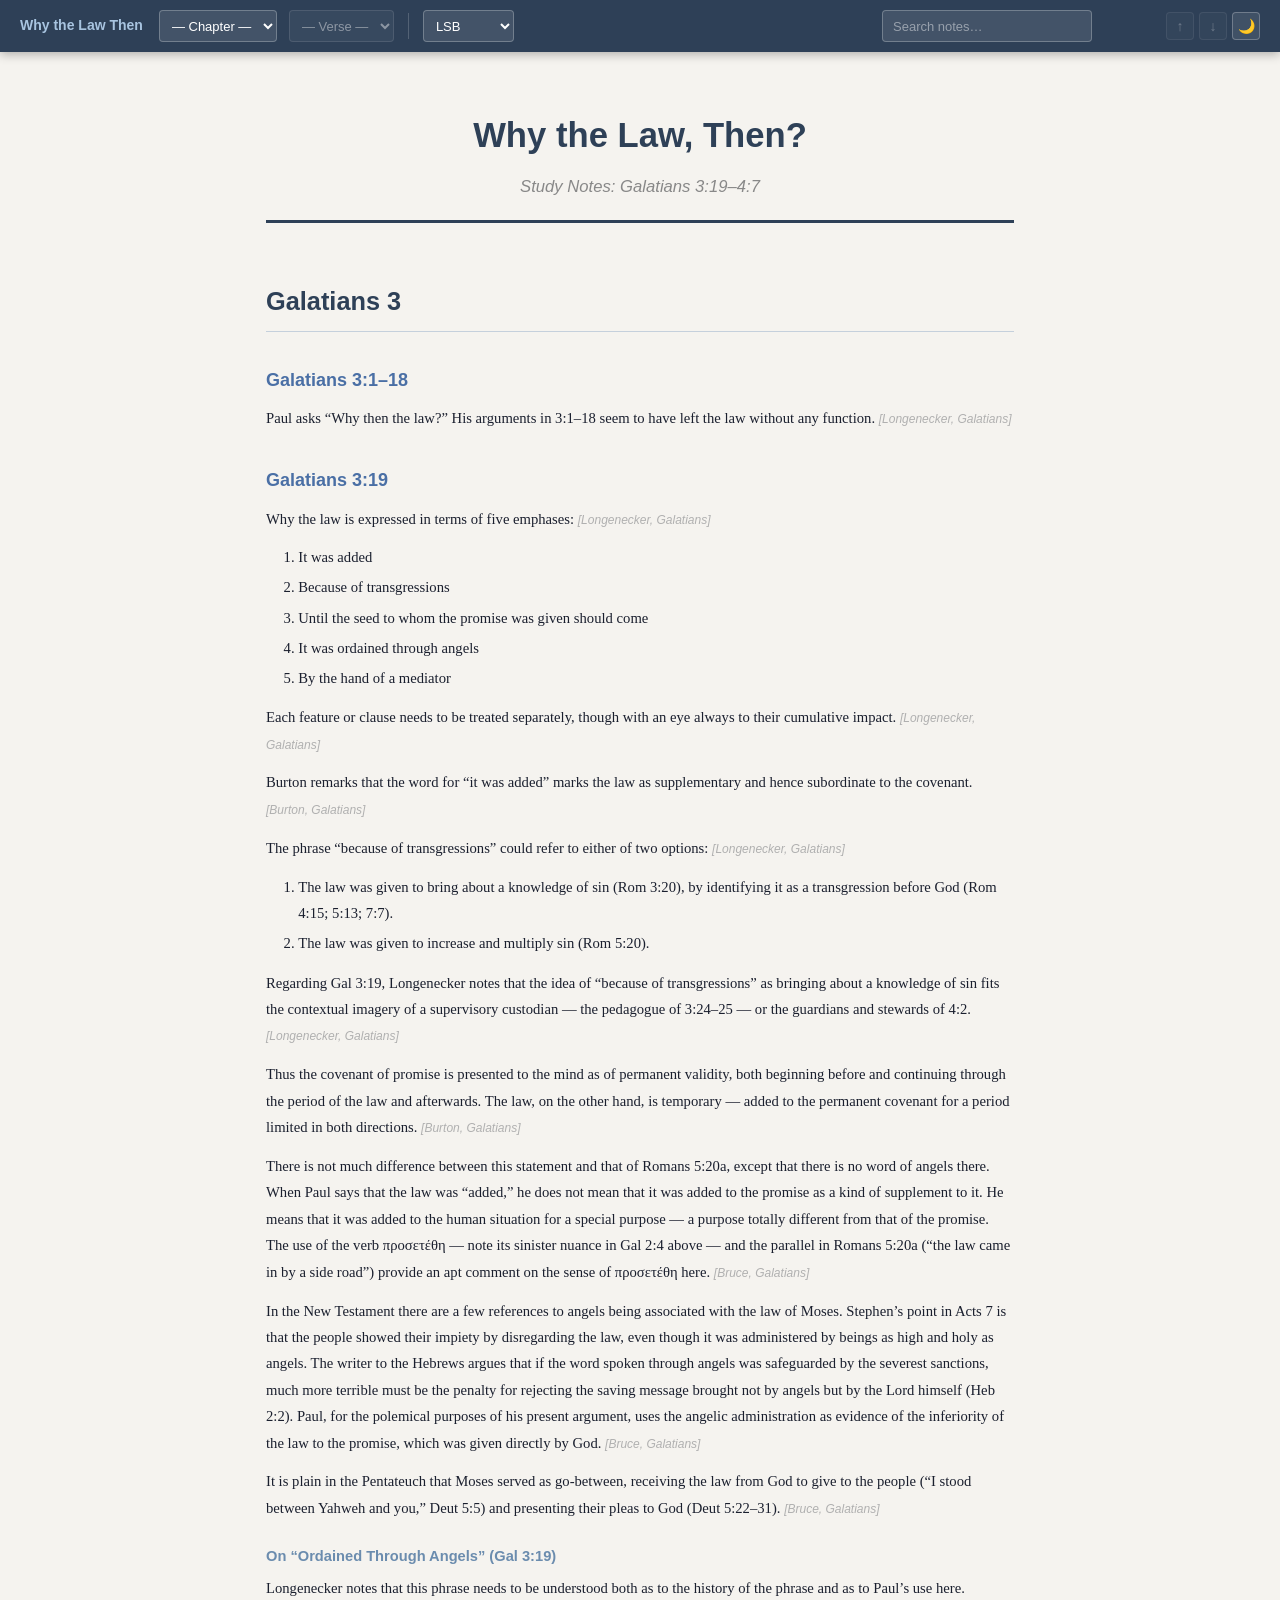
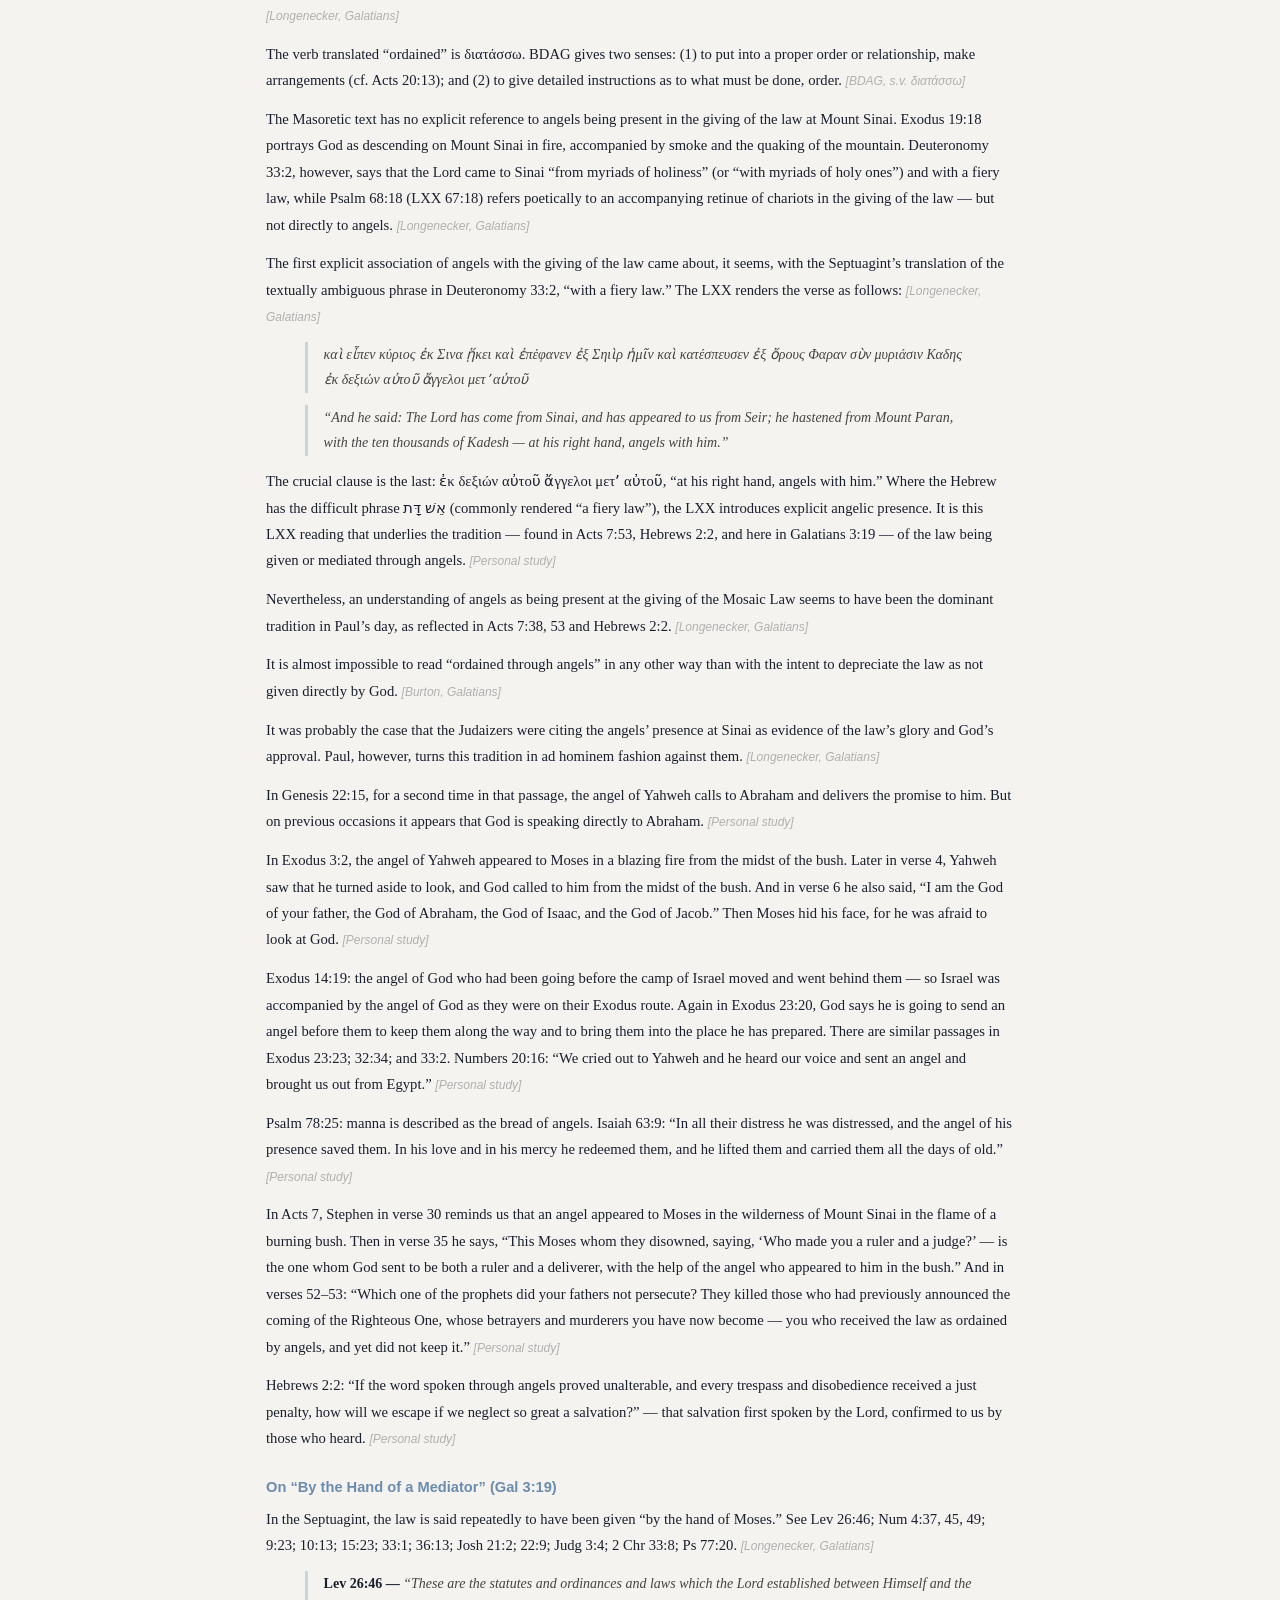
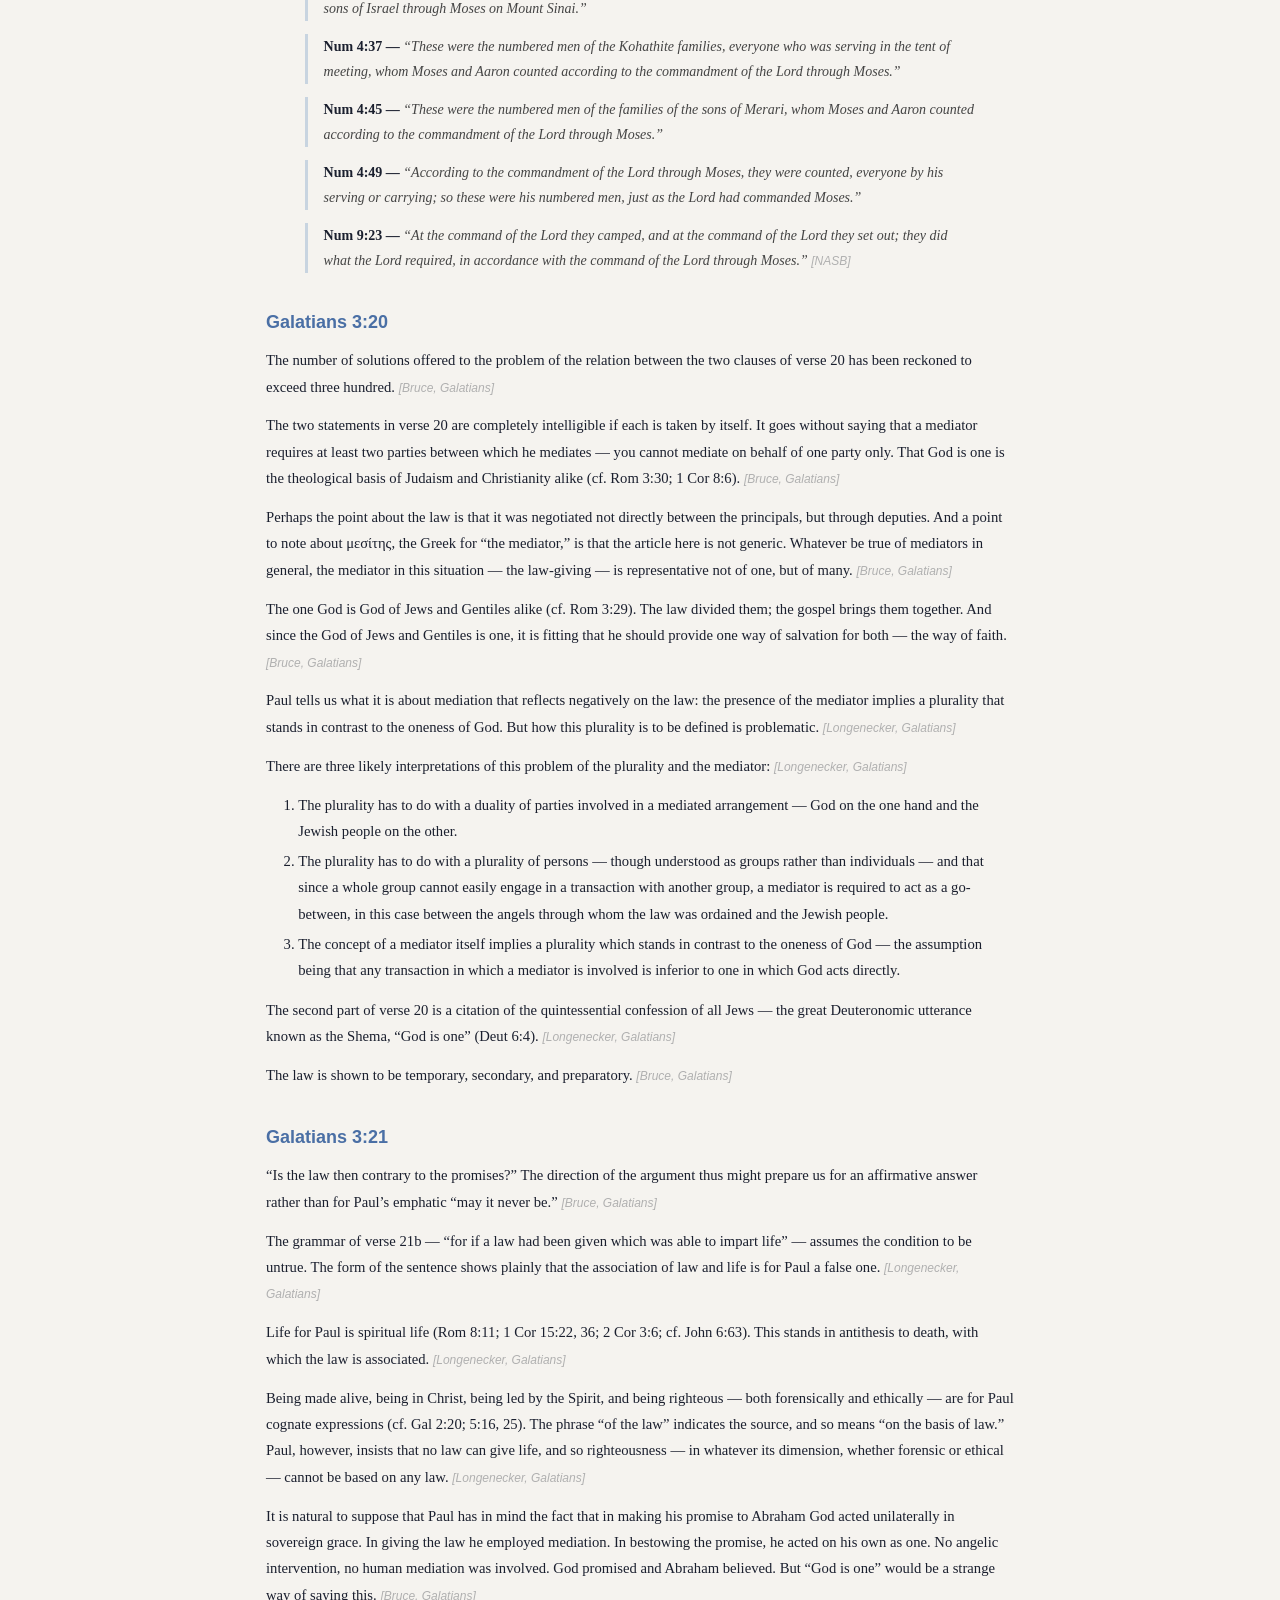
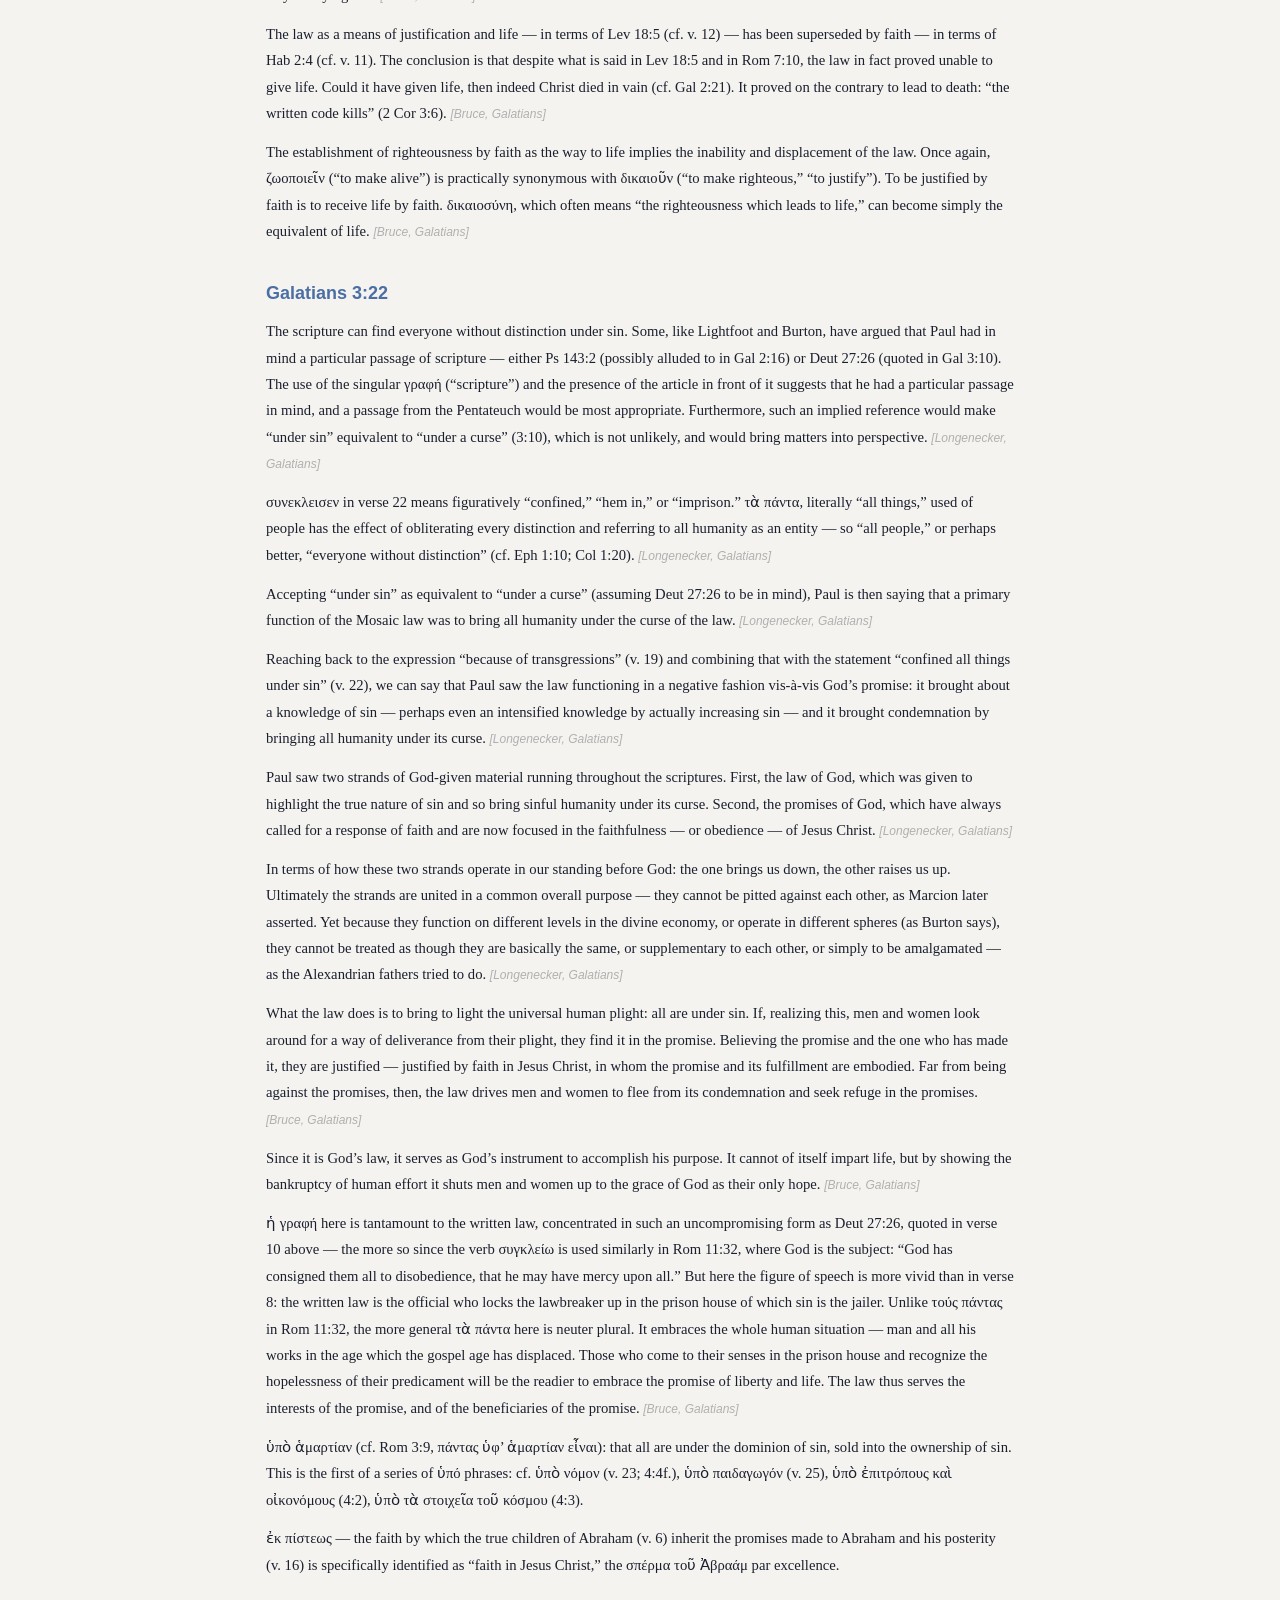
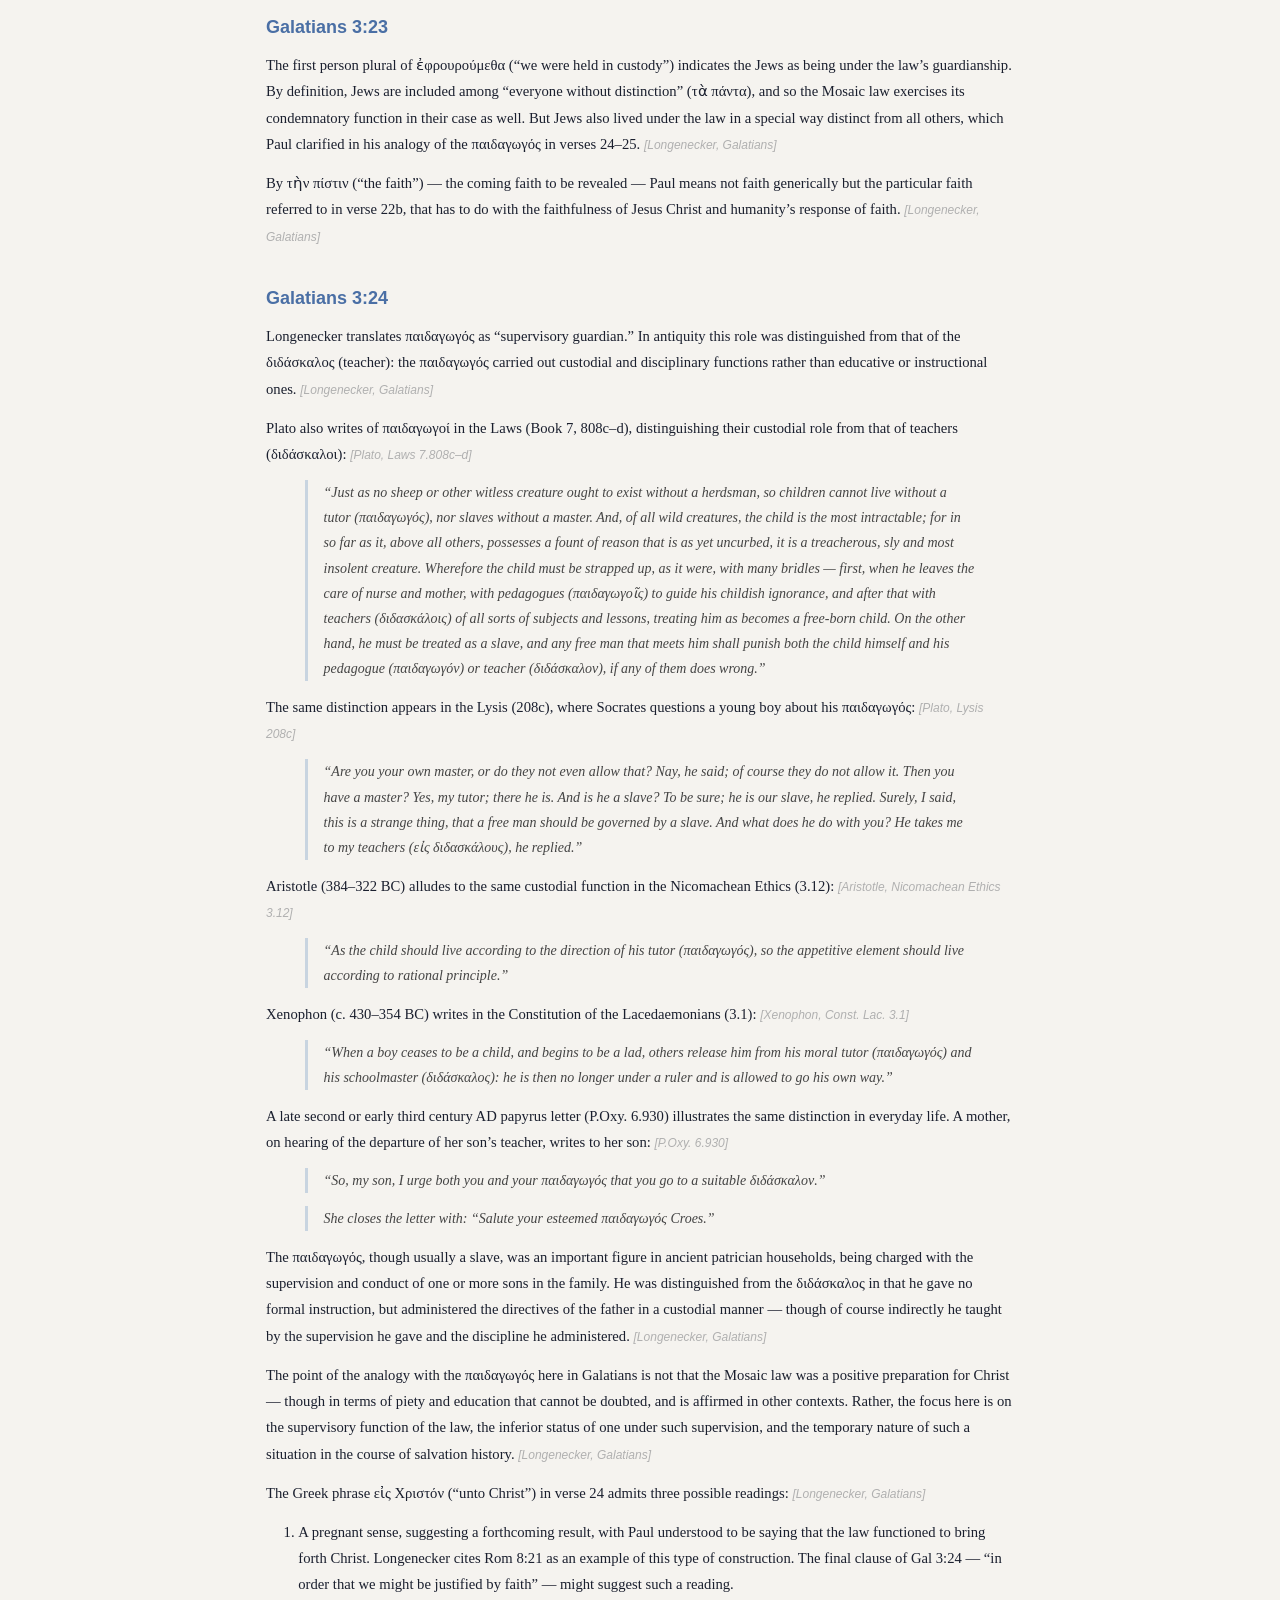
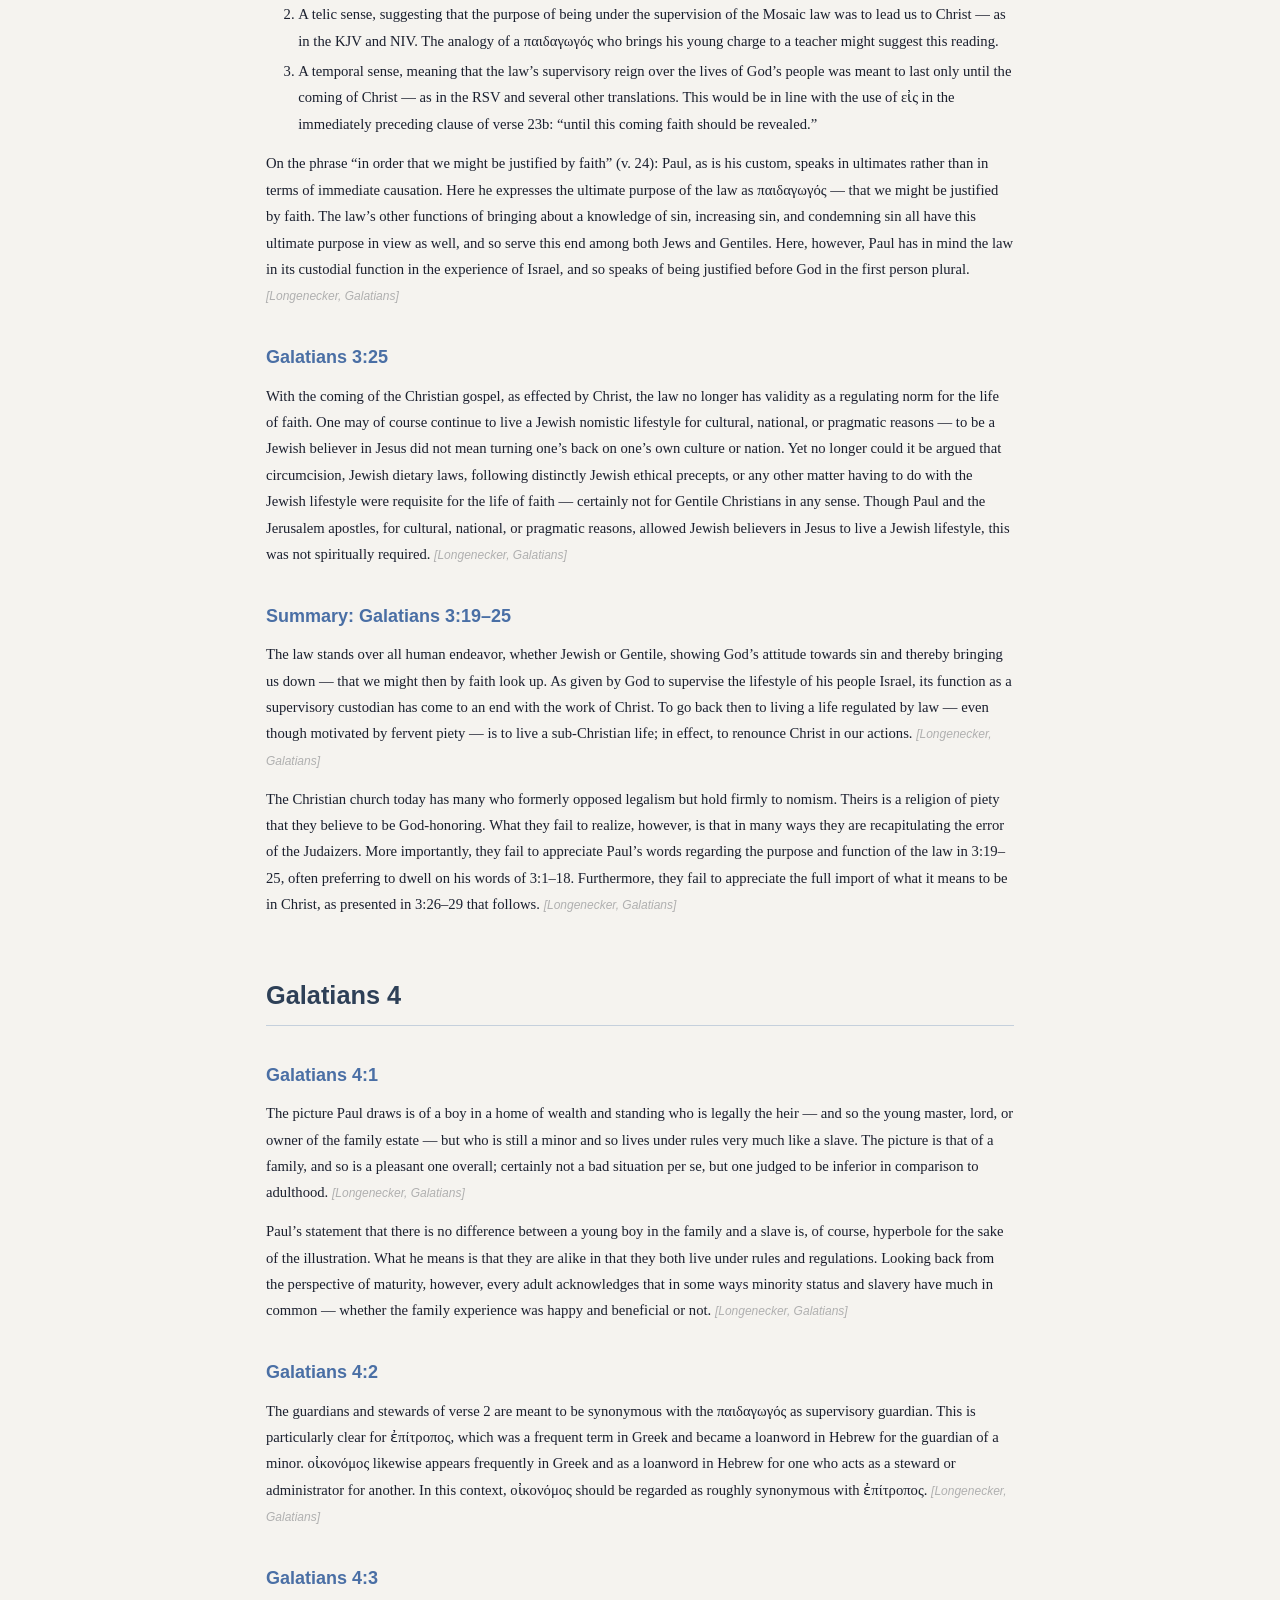
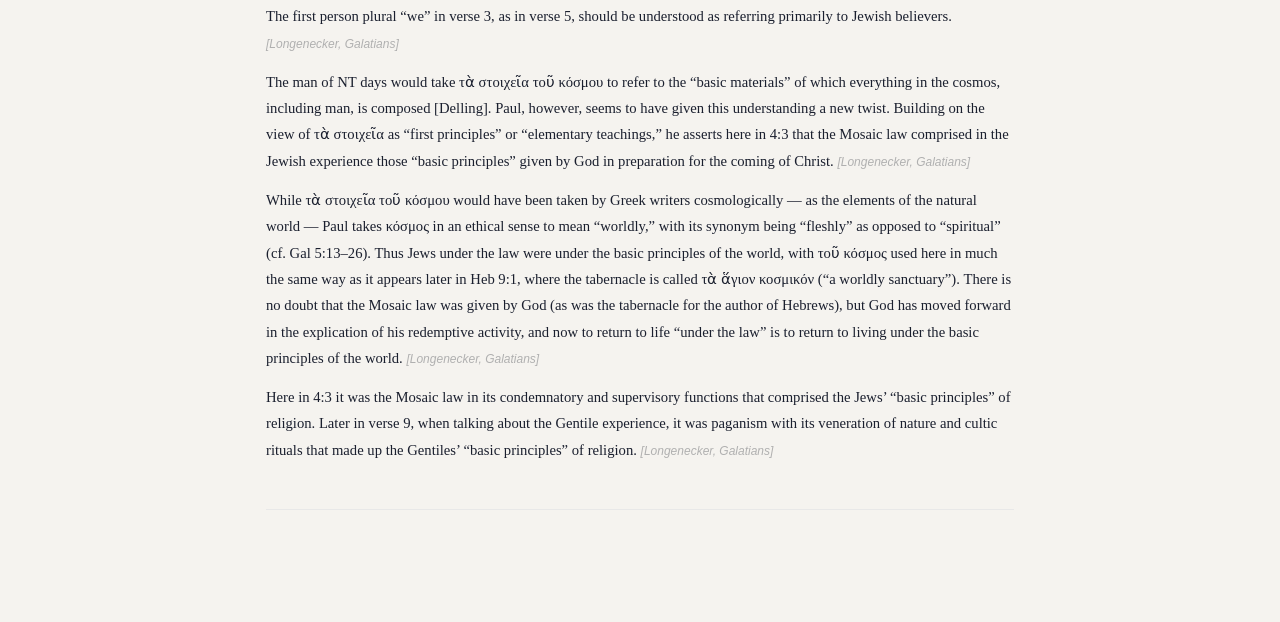
==== index.html @ d8d806ed "Add dark mode with system preference detection and manual toggle Uses CSS custom properties for them" ====
<!DOCTYPE html>
<html lang="en">
<head>
<meta charset="UTF-8">
<meta name="viewport" content="width=device-width, initial-scale=1.0">
<title>Why the Law Then &mdash; Galatians Commentary Notes</title>
<link rel="stylesheet" href="galatians.css">
<script src="https://www.biblegateway.com/public/link-to-us/tooltips/bglinks.js"></script>
</head>
<body>

<nav class="topbar">
  <span class="topbar-title">Why the Law Then</span>
  <select id="chapterSel" onchange="onChapterChange()">
    <option value="">&mdash; Chapter &mdash;</option>
    <option value="3">Galatians 3</option>
    <option value="4">Galatians 4</option>
  </select>
  <select id="verseSel" disabled onchange="onVerseChange()">
    <option value="">&mdash; Verse &mdash;</option>
  </select>
  <span class="topbar-sep"></span>
  <select id="refVersionSel" onchange="onVersionChange()" title="Bible version for scripture tooltips">
    <option value="LSB">LSB</option>
    <option value="SBLGNT">SBLGNT</option>
  </select>
  <div class="search-group">
    <input type="text" id="searchInput" placeholder="Search notes&hellip;" oninput="onSearch()" onkeydown="onSearchKey(event)">
    <span class="match-count" id="matchCount"></span>
    <button id="prevBtn" onclick="stepMatch(-1)" disabled title="Previous match">&uarr;</button>
    <button id="nextBtn" onclick="stepMatch(1)" disabled title="Next match">&darr;</button>
    <button id="clearBtn" onclick="clearSearch()" style="display:none" title="Clear">&times;</button>
    <button id="themeBtn" onclick="toggleTheme()" title="Toggle dark mode">&#127769;</button>
  </div>
</nav>

<main class="page" id="content">

<p class="doc-title">Why the Law, Then?</p>
<p class="doc-subtitle">Study Notes: Galatians 3:19&ndash;4:7</p>
<hr class="divider">

<!-- §GAL-3 -->
<h1 id="gal-3">Galatians 3</h1>

<!-- §GAL-3-1-18 -->
<h2 id="gal-3-1-18">Galatians 3:1&ndash;18</h2>
<p>Paul asks &ldquo;Why then the law?&rdquo; His arguments in 3:1&ndash;18 seem to have left the law without any function. <span class="src">[Longenecker, Galatians]</span></p>

<!-- §GAL-3-19 -->
<h2 id="gal-3-19">Galatians 3:19</h2>
<p>Why the law is expressed in terms of five emphases: <span class="src">[Longenecker, Galatians]</span></p>
<ol>
  <li>It was added</li>
  <li>Because of transgressions</li>
  <li>Until the seed to whom the promise was given should come</li>
  <li>It was ordained through angels</li>
  <li>By the hand of a mediator</li>
</ol>
<p>Each feature or clause needs to be treated separately, though with an eye always to their cumulative impact. <span class="src">[Longenecker, Galatians]</span></p>

<p>Burton remarks that the word for &ldquo;it was added&rdquo; marks the law as supplementary and hence subordinate to the covenant. <span class="src">[Burton, Galatians]</span></p>

<p>The phrase &ldquo;because of transgressions&rdquo; could refer to either of two options: <span class="src">[Longenecker, Galatians]</span></p>
<ol>
  <li>The law was given to bring about a knowledge of sin (Rom 3:20), by identifying it as a transgression before God (Rom 4:15; 5:13; 7:7).</li>
  <li>The law was given to increase and multiply sin (Rom 5:20).</li>
</ol>

<p>Regarding Gal 3:19, Longenecker notes that the idea of &ldquo;because of transgressions&rdquo; as bringing about a knowledge of sin fits the contextual imagery of a supervisory custodian &mdash; the pedagogue of 3:24&ndash;25 &mdash; or the guardians and stewards of 4:2. <span class="src">[Longenecker, Galatians]</span></p>

<p>Thus the covenant of promise is presented to the mind as of permanent validity, both beginning before and continuing through the period of the law and afterwards. The law, on the other hand, is temporary &mdash; added to the permanent covenant for a period limited in both directions. <span class="src">[Burton, Galatians]</span></p>

<p>There is not much difference between this statement and that of Romans 5:20a, except that there is no word of angels there. When Paul says that the law was &ldquo;added,&rdquo; he does not mean that it was added to the promise as a kind of supplement to it. He means that it was added to the human situation for a special purpose &mdash; a purpose totally different from that of the promise. The use of the verb &pi;&rho;&omicron;&sigma;&epsilon;&tau;έ&theta;&eta; &mdash; note its sinister nuance in Gal 2:4 above &mdash; and the parallel in Romans 5:20a (&ldquo;the law came in by a side road&rdquo;) provide an apt comment on the sense of &pi;&rho;&omicron;&sigma;&epsilon;&tau;έ&theta;&eta; here. <span class="src">[Bruce, Galatians]</span></p>

<p>In the New Testament there are a few references to angels being associated with the law of Moses. Stephen&rsquo;s point in Acts 7 is that the people showed their impiety by disregarding the law, even though it was administered by beings as high and holy as angels. The writer to the Hebrews argues that if the word spoken through angels was safeguarded by the severest sanctions, much more terrible must be the penalty for rejecting the saving message brought not by angels but by the Lord himself (Heb 2:2). Paul, for the polemical purposes of his present argument, uses the angelic administration as evidence of the inferiority of the law to the promise, which was given directly by God. <span class="src">[Bruce, Galatians]</span></p>

<p>It is plain in the Pentateuch that Moses served as go-between, receiving the law from God to give to the people (&ldquo;I stood between Yahweh and you,&rdquo; Deut 5:5) and presenting their pleas to God (Deut 5:22&ndash;31). <span class="src">[Bruce, Galatians]</span></p>

<!-- §GAL-3-19-ANGELS -->
<h3 id="gal-3-19-angels">On &ldquo;Ordained Through Angels&rdquo; (Gal 3:19)</h3>

<p>Longenecker notes that this phrase needs to be understood both as to the history of the phrase and as to Paul&rsquo;s use here. <span class="src">[Longenecker, Galatians]</span></p>

<p>The verb translated &ldquo;ordained&rdquo; is &delta;&iota;&alpha;&tau;ά&sigma;&sigma;&omega;. BDAG gives two senses: (1) to put into a proper order or relationship, make arrangements (cf. Acts 20:13); and (2) to give detailed instructions as to what must be done, order. <span class="src">[BDAG, s.v. &delta;&iota;&alpha;&tau;ά&sigma;&sigma;&omega;]</span></p>

<p>The Masoretic text has no explicit reference to angels being present in the giving of the law at Mount Sinai. Exodus 19:18 portrays God as descending on Mount Sinai in fire, accompanied by smoke and the quaking of the mountain. Deuteronomy 33:2, however, says that the Lord came to Sinai &ldquo;from myriads of holiness&rdquo; (or &ldquo;with myriads of holy ones&rdquo;) and with a fiery law, while Psalm 68:18 (LXX 67:18) refers poetically to an accompanying retinue of chariots in the giving of the law &mdash; but not directly to angels. <span class="src">[Longenecker, Galatians]</span></p>

<p>The first explicit association of angels with the giving of the law came about, it seems, with the Septuagint&rsquo;s translation of the textually ambiguous phrase in Deuteronomy 33:2, &ldquo;with a fiery law.&rdquo; The LXX renders the verse as follows: <span class="src">[Longenecker, Galatians]</span></p>
<p class="bq">&#954;&#945;&#8054; &#949;&#7990;&#960;&#949;&#957; &#954;&#973;&#961;&#953;&#959;&#962; &#7952;&#954; &#931;&#953;&#957;&#945; &#8085;&#954;&#949;&#953; &#954;&#945;&#8054; &#7952;&#960;έ&#966;&#945;&#957;&#949;&#957; &#7952;&#958; &#931;&#951;&#953;&#8054;&#961; &#7969;&#956;&#8150;&#957; &#954;&#945;&#8054; &#954;&#945;&tau;έ&#963;&#960;&#949;&#965;&#963;&#949;&#957; &#7952;&#958; &#8004;&#961;&#959;&#965;&#962; &#934;&#945;&#961;&#945;&#957; &#963;&#8058;&#957; &#956;&#965;&#961;&#953;ά&#963;&#953;&#957; &#922;&#945;&#948;&#951;&#962; &#7952;&#954; &#948;&#949;&#958;&#953;&#974;&#957; &#945;&#8016;&#964;&#959;&#8166; &#7940;&#947;&#947;&#949;&#955;&#959;&#953; &#956;&#949;&tau;&#700; &#945;&#8016;&#964;&#959;&#8166;</p>
<p class="bq">&ldquo;And he said: The Lord has come from Sinai, and has appeared to us from Seir; he hastened from Mount Paran, with the ten thousands of Kadesh &mdash; at his right hand, angels with him.&rdquo;</p>

<p>The crucial clause is the last: &#7952;&#954; &#948;&#949;&#958;&#953;&#974;&#957; &#945;&#8016;&#964;&#959;&#8166; &#7940;&#947;&#947;&#949;&#955;&#959;&#953; &#956;&#949;&tau;&#700; &#945;&#8016;&#964;&#959;&#8166;, &ldquo;at his right hand, angels with him.&rdquo; Where the Hebrew has the difficult phrase &#1488;&#1461;&#1513;&#1473; &#1491;&#1468;&#1464;&#1514; (commonly rendered &ldquo;a fiery law&rdquo;), the LXX introduces explicit angelic presence. It is this LXX reading that underlies the tradition &mdash; found in Acts 7:53, Hebrews 2:2, and here in Galatians 3:19 &mdash; of the law being given or mediated through angels. <span class="src">[Personal study]</span></p>

<p>Nevertheless, an understanding of angels as being present at the giving of the Mosaic Law seems to have been the dominant tradition in Paul&rsquo;s day, as reflected in Acts 7:38, 53 and Hebrews 2:2. <span class="src">[Longenecker, Galatians]</span></p>

<p>It is almost impossible to read &ldquo;ordained through angels&rdquo; in any other way than with the intent to depreciate the law as not given directly by God. <span class="src">[Burton, Galatians]</span></p>

<p>It was probably the case that the Judaizers were citing the angels&rsquo; presence at Sinai as evidence of the law&rsquo;s glory and God&rsquo;s approval. Paul, however, turns this tradition in ad hominem fashion against them. <span class="src">[Longenecker, Galatians]</span></p>

<p>In Genesis 22:15, for a second time in that passage, the angel of Yahweh calls to Abraham and delivers the promise to him. But on previous occasions it appears that God is speaking directly to Abraham. <span class="src">[Personal study]</span></p>

<p>In Exodus 3:2, the angel of Yahweh appeared to Moses in a blazing fire from the midst of the bush. Later in verse 4, Yahweh saw that he turned aside to look, and God called to him from the midst of the bush. And in verse 6 he also said, &ldquo;I am the God of your father, the God of Abraham, the God of Isaac, and the God of Jacob.&rdquo; Then Moses hid his face, for he was afraid to look at God. <span class="src">[Personal study]</span></p>

<p>Exodus 14:19: the angel of God who had been going before the camp of Israel moved and went behind them &mdash; so Israel was accompanied by the angel of God as they were on their Exodus route. Again in Exodus 23:20, God says he is going to send an angel before them to keep them along the way and to bring them into the place he has prepared. There are similar passages in Exodus 23:23; 32:34; and 33:2. Numbers 20:16: &ldquo;We cried out to Yahweh and he heard our voice and sent an angel and brought us out from Egypt.&rdquo; <span class="src">[Personal study]</span></p>

<p>Psalm 78:25: manna is described as the bread of angels. Isaiah 63:9: &ldquo;In all their distress he was distressed, and the angel of his presence saved them. In his love and in his mercy he redeemed them, and he lifted them and carried them all the days of old.&rdquo; <span class="src">[Personal study]</span></p>

<p>In Acts 7, Stephen in verse 30 reminds us that an angel appeared to Moses in the wilderness of Mount Sinai in the flame of a burning bush. Then in verse 35 he says, &ldquo;This Moses whom they disowned, saying, &lsquo;Who made you a ruler and a judge?&rsquo; &mdash; is the one whom God sent to be both a ruler and a deliverer, with the help of the angel who appeared to him in the bush.&rdquo; And in verses 52&ndash;53: &ldquo;Which one of the prophets did your fathers not persecute? They killed those who had previously announced the coming of the Righteous One, whose betrayers and murderers you have now become &mdash; you who received the law as ordained by angels, and yet did not keep it.&rdquo; <span class="src">[Personal study]</span></p>

<p>Hebrews 2:2: &ldquo;If the word spoken through angels proved unalterable, and every trespass and disobedience received a just penalty, how will we escape if we neglect so great a salvation?&rdquo; &mdash; that salvation first spoken by the Lord, confirmed to us by those who heard. <span class="src">[Personal study]</span></p>

<!-- §GAL-3-19-MEDIATOR -->
<h3 id="gal-3-19-mediator">On &ldquo;By the Hand of a Mediator&rdquo; (Gal 3:19)</h3>

<p>In the Septuagint, the law is said repeatedly to have been given &ldquo;by the hand of Moses.&rdquo; See Lev 26:46; Num 4:37, 45, 49; 9:23; 10:13; 15:23; 33:1; 36:13; Josh 21:2; 22:9; Judg 3:4; 2 Chr 33:8; Ps 77:20. <span class="src">[Longenecker, Galatians]</span></p>
<p class="bq"><span class="ref">Lev 26:46 &mdash; </span>&ldquo;These are the statutes and ordinances and laws which the Lord established between Himself and the sons of Israel through Moses on Mount Sinai.&rdquo;</p>
<p class="bq"><span class="ref">Num 4:37 &mdash; </span>&ldquo;These were the numbered men of the Kohathite families, everyone who was serving in the tent of meeting, whom Moses and Aaron counted according to the commandment of the Lord through Moses.&rdquo;</p>
<p class="bq"><span class="ref">Num 4:45 &mdash; </span>&ldquo;These were the numbered men of the families of the sons of Merari, whom Moses and Aaron counted according to the commandment of the Lord through Moses.&rdquo;</p>
<p class="bq"><span class="ref">Num 4:49 &mdash; </span>&ldquo;According to the commandment of the Lord through Moses, they were counted, everyone by his serving or carrying; so these were his numbered men, just as the Lord had commanded Moses.&rdquo;</p>
<p class="bq"><span class="ref">Num 9:23 &mdash; </span>&ldquo;At the command of the Lord they camped, and at the command of the Lord they set out; they did what the Lord required, in accordance with the command of the Lord through Moses.&rdquo; <span class="src">[NASB]</span></p>

<!-- §GAL-3-20 -->
<h2 id="gal-3-20">Galatians 3:20</h2>

<p>The number of solutions offered to the problem of the relation between the two clauses of verse 20 has been reckoned to exceed three hundred. <span class="src">[Bruce, Galatians]</span></p>

<p>The two statements in verse 20 are completely intelligible if each is taken by itself. It goes without saying that a mediator requires at least two parties between which he mediates &mdash; you cannot mediate on behalf of one party only. That God is one is the theological basis of Judaism and Christianity alike (cf. Rom 3:30; 1 Cor 8:6). <span class="src">[Bruce, Galatians]</span></p>

<p>Perhaps the point about the law is that it was negotiated not directly between the principals, but through deputies. And a point to note about &mu;&epsilon;&sigma;ί&tau;&eta;&sigmaf;, the Greek for &ldquo;the mediator,&rdquo; is that the article here is not generic. Whatever be true of mediators in general, the mediator in this situation &mdash; the law-giving &mdash; is representative not of one, but of many. <span class="src">[Bruce, Galatians]</span></p>

<p>The one God is God of Jews and Gentiles alike (cf. Rom 3:29). The law divided them; the gospel brings them together. And since the God of Jews and Gentiles is one, it is fitting that he should provide one way of salvation for both &mdash; the way of faith. <span class="src">[Bruce, Galatians]</span></p>

<p>Paul tells us what it is about mediation that reflects negatively on the law: the presence of the mediator implies a plurality that stands in contrast to the oneness of God. But how this plurality is to be defined is problematic. <span class="src">[Longenecker, Galatians]</span></p>

<p>There are three likely interpretations of this problem of the plurality and the mediator: <span class="src">[Longenecker, Galatians]</span></p>
<ol>
  <li>The plurality has to do with a duality of parties involved in a mediated arrangement &mdash; God on the one hand and the Jewish people on the other.</li>
  <li>The plurality has to do with a plurality of persons &mdash; though understood as groups rather than individuals &mdash; and that since a whole group cannot easily engage in a transaction with another group, a mediator is required to act as a go-between, in this case between the angels through whom the law was ordained and the Jewish people.</li>
  <li>The concept of a mediator itself implies a plurality which stands in contrast to the oneness of God &mdash; the assumption being that any transaction in which a mediator is involved is inferior to one in which God acts directly.</li>
</ol>

<p>The second part of verse 20 is a citation of the quintessential confession of all Jews &mdash; the great Deuteronomic utterance known as the Shema, &ldquo;God is one&rdquo; (Deut 6:4). <span class="src">[Longenecker, Galatians]</span></p>

<p>The law is shown to be temporary, secondary, and preparatory. <span class="src">[Bruce, Galatians]</span></p>

<!-- §GAL-3-21 -->
<h2 id="gal-3-21">Galatians 3:21</h2>

<p>&ldquo;Is the law then contrary to the promises?&rdquo; The direction of the argument thus might prepare us for an affirmative answer rather than for Paul&rsquo;s emphatic &ldquo;may it never be.&rdquo; <span class="src">[Bruce, Galatians]</span></p>

<p>The grammar of verse 21b &mdash; &ldquo;for if a law had been given which was able to impart life&rdquo; &mdash; assumes the condition to be untrue. The form of the sentence shows plainly that the association of law and life is for Paul a false one. <span class="src">[Longenecker, Galatians]</span></p>

<p>Life for Paul is spiritual life (Rom 8:11; 1 Cor 15:22, 36; 2 Cor 3:6; cf. John 6:63). This stands in antithesis to death, with which the law is associated. <span class="src">[Longenecker, Galatians]</span></p>

<p>Being made alive, being in Christ, being led by the Spirit, and being righteous &mdash; both forensically and ethically &mdash; are for Paul cognate expressions (cf. Gal 2:20; 5:16, 25). The phrase &ldquo;of the law&rdquo; indicates the source, and so means &ldquo;on the basis of law.&rdquo; Paul, however, insists that no law can give life, and so righteousness &mdash; in whatever its dimension, whether forensic or ethical &mdash; cannot be based on any law. <span class="src">[Longenecker, Galatians]</span></p>

<p>It is natural to suppose that Paul has in mind the fact that in making his promise to Abraham God acted unilaterally in sovereign grace. In giving the law he employed mediation. In bestowing the promise, he acted on his own as one. No angelic intervention, no human mediation was involved. God promised and Abraham believed. But &ldquo;God is one&rdquo; would be a strange way of saying this. <span class="src">[Bruce, Galatians]</span></p>

<p>The law as a means of justification and life &mdash; in terms of Lev 18:5 (cf. v. 12) &mdash; has been superseded by faith &mdash; in terms of Hab 2:4 (cf. v. 11). The conclusion is that despite what is said in Lev 18:5 and in Rom 7:10, the law in fact proved unable to give life. Could it have given life, then indeed Christ died in vain (cf. Gal 2:21). It proved on the contrary to lead to death: &ldquo;the written code kills&rdquo; (2 Cor 3:6). <span class="src">[Bruce, Galatians]</span></p>

<p>The establishment of righteousness by faith as the way to life implies the inability and displacement of the law. Once again, &zeta;&omega;&omicron;&pi;&omicron;&iota;&epsilon;&#x1FD6;&nu; (&ldquo;to make alive&rdquo;) is practically synonymous with &delta;&iota;&kappa;&alpha;&iota;&omicron;&#x1FE6;&nu; (&ldquo;to make righteous,&rdquo; &ldquo;to justify&rdquo;). To be justified by faith is to receive life by faith. &delta;&iota;&kappa;&alpha;&iota;&omicron;&sigma;ύ&nu;&eta;, which often means &ldquo;the righteousness which leads to life,&rdquo; can become simply the equivalent of life. <span class="src">[Bruce, Galatians]</span></p>

<!-- §GAL-3-22 -->
<h2 id="gal-3-22">Galatians 3:22</h2>

<p>The scripture can find everyone without distinction under sin. Some, like Lightfoot and Burton, have argued that Paul had in mind a particular passage of scripture &mdash; either Ps 143:2 (possibly alluded to in Gal 2:16) or Deut 27:26 (quoted in Gal 3:10). The use of the singular &#947;&#961;&#945;&#966;ή (&ldquo;scripture&rdquo;) and the presence of the article in front of it suggests that he had a particular passage in mind, and a passage from the Pentateuch would be most appropriate. Furthermore, such an implied reference would make &ldquo;under sin&rdquo; equivalent to &ldquo;under a curse&rdquo; (3:10), which is not unlikely, and would bring matters into perspective. <span class="src">[Longenecker, Galatians]</span></p>

<p>&#963;&#965;&#957;&#949;&#954;&#955;&#949;&#953;&#963;&#949;&#957; in verse 22 means figuratively &ldquo;confined,&rdquo; &ldquo;hem in,&rdquo; or &ldquo;imprison.&rdquo; &#964;&#8048; &#960;ά&#957;&#964;&#945;, literally &ldquo;all things,&rdquo; used of people has the effect of obliterating every distinction and referring to all humanity as an entity &mdash; so &ldquo;all people,&rdquo; or perhaps better, &ldquo;everyone without distinction&rdquo; (cf. Eph 1:10; Col 1:20). <span class="src">[Longenecker, Galatians]</span></p>

<p>Accepting &ldquo;under sin&rdquo; as equivalent to &ldquo;under a curse&rdquo; (assuming Deut 27:26 to be in mind), Paul is then saying that a primary function of the Mosaic law was to bring all humanity under the curse of the law. <span class="src">[Longenecker, Galatians]</span></p>

<p>Reaching back to the expression &ldquo;because of transgressions&rdquo; (v. 19) and combining that with the statement &ldquo;confined all things under sin&rdquo; (v. 22), we can say that Paul saw the law functioning in a negative fashion vis-&agrave;-vis God&rsquo;s promise: it brought about a knowledge of sin &mdash; perhaps even an intensified knowledge by actually increasing sin &mdash; and it brought condemnation by bringing all humanity under its curse. <span class="src">[Longenecker, Galatians]</span></p>

<p>Paul saw two strands of God-given material running throughout the scriptures. First, the law of God, which was given to highlight the true nature of sin and so bring sinful humanity under its curse. Second, the promises of God, which have always called for a response of faith and are now focused in the faithfulness &mdash; or obedience &mdash; of Jesus Christ. <span class="src">[Longenecker, Galatians]</span></p>

<p>In terms of how these two strands operate in our standing before God: the one brings us down, the other raises us up. Ultimately the strands are united in a common overall purpose &mdash; they cannot be pitted against each other, as Marcion later asserted. Yet because they function on different levels in the divine economy, or operate in different spheres (as Burton says), they cannot be treated as though they are basically the same, or supplementary to each other, or simply to be amalgamated &mdash; as the Alexandrian fathers tried to do. <span class="src">[Longenecker, Galatians]</span></p>

<p>What the law does is to bring to light the universal human plight: all are under sin. If, realizing this, men and women look around for a way of deliverance from their plight, they find it in the promise. Believing the promise and the one who has made it, they are justified &mdash; justified by faith in Jesus Christ, in whom the promise and its fulfillment are embodied. Far from being against the promises, then, the law drives men and women to flee from its condemnation and seek refuge in the promises. <span class="src">[Bruce, Galatians]</span></p>

<p>Since it is God&rsquo;s law, it serves as God&rsquo;s instrument to accomplish his purpose. It cannot of itself impart life, but by showing the bankruptcy of human effort it shuts men and women up to the grace of God as their only hope. <span class="src">[Bruce, Galatians]</span></p>

<p>&#7969; &gamma;&rho;&alpha;&phi;ή here is tantamount to the written law, concentrated in such an uncompromising form as Deut 27:26, quoted in verse 10 above &mdash; the more so since the verb &sigma;&#965;&gamma;&kappa;&lambda;&epsilon;ί&omega; is used similarly in Rom 11:32, where God is the subject: &ldquo;God has consigned them all to disobedience, that he may have mercy upon all.&rdquo; But here the figure of speech is more vivid than in verse 8: the written law is the official who locks the lawbreaker up in the prison house of which sin is the jailer. Unlike &tau;&omicron;ύ&sigmaf; &pi;ά&nu;&tau;&alpha;&sigmaf; in Rom 11:32, the more general &tau;&#8048; &pi;ά&nu;&tau;&alpha; here is neuter plural. It embraces the whole human situation &mdash; man and all his works in the age which the gospel age has displaced. Those who come to their senses in the prison house and recognize the hopelessness of their predicament will be the readier to embrace the promise of liberty and life. The law thus serves the interests of the promise, and of the beneficiaries of the promise. <span class="src">[Bruce, Galatians]</span></p>

<p>ὑπὸ ἁμαρτίαν (cf. Rom 3:9, πάντας ὑφ&rsquo; ἁμαρτίαν εἶναι): that all are under the dominion of sin, sold into the ownership of sin. This is the first of a series of ὑπό phrases: cf. ὑπὸ νόμον (v. 23; 4:4f.), ὑπὸ παιδαγωγόν (v. 25), ὑπὸ ἐπιτρόπους καὶ οἰκονόμους (4:2), ὑπὸ τὰ στοιχεῖα τοῦ κόσμου (4:3).</p>

<p>ἐκ πίστεως &mdash; the faith by which the true children of Abraham (v. 6) inherit the promises made to Abraham and his posterity (v. 16) is specifically identified as &ldquo;faith in Jesus Christ,&rdquo; the σπέρμα τοῦ Ἀβραάμ par excellence.</p>

<!-- §GAL-3-23 -->
<h2 id="gal-3-23">Galatians 3:23</h2>

<p>The first person plural of &#7952;&#966;&#961;&#959;&#965;&#961;&#959;&#973;&#956;&#949;&#952;&#945; (&ldquo;we were held in custody&rdquo;) indicates the Jews as being under the law&rsquo;s guardianship. By definition, Jews are included among &ldquo;everyone without distinction&rdquo; (&#964;&#8048; &#960;ά&#957;&#964;&#945;), and so the Mosaic law exercises its condemnatory function in their case as well. But Jews also lived under the law in a special way distinct from all others, which Paul clarified in his analogy of the &#960;&#945;&#953;&#948;&#945;&#947;&#969;&#947;ό&#962; in verses 24&ndash;25. <span class="src">[Longenecker, Galatians]</span></p>

<p>By &#964;&#8052;&#957; &#960;ί&#963;&#964;&#953;&#957; (&ldquo;the faith&rdquo;) &mdash; the coming faith to be revealed &mdash; Paul means not faith generically but the particular faith referred to in verse 22b, that has to do with the faithfulness of Jesus Christ and humanity&rsquo;s response of faith. <span class="src">[Longenecker, Galatians]</span></p>

<!-- §GAL-3-24 -->
<h2 id="gal-3-24">Galatians 3:24</h2>

<p>Longenecker translates &#960;&#945;&#953;&#948;&#945;&#947;&#969;&#947;ό&#962; as &ldquo;supervisory guardian.&rdquo; In antiquity this role was distinguished from that of the &#948;&#953;&#948;ά&#963;&#954;&#945;&#955;&#959;&#962; (teacher): the &#960;&#945;&#953;&#948;&#945;&#947;&#969;&#947;ό&#962; carried out custodial and disciplinary functions rather than educative or instructional ones. <span class="src">[Longenecker, Galatians]</span></p>

<p>Plato also writes of &#960;&#945;&#953;&#948;&#945;&#947;&#969;&#947;&#959;ί in the Laws (Book 7, 808c&ndash;d), distinguishing their custodial role from that of teachers (&#948;&#953;&#948;ά&#963;&#954;&#945;&#955;&#959;&#953;): <span class="src">[Plato, Laws 7.808c&ndash;d]</span></p>
<p class="bq">&ldquo;Just as no sheep or other witless creature ought to exist without a herdsman, so children cannot live without a tutor (&#960;&#945;&#953;&#948;&#945;&#947;&#969;&#947;ό&#962;), nor slaves without a master. And, of all wild creatures, the child is the most intractable; for in so far as it, above all others, possesses a fount of reason that is as yet uncurbed, it is a treacherous, sly and most insolent creature. Wherefore the child must be strapped up, as it were, with many bridles &mdash; first, when he leaves the care of nurse and mother, with pedagogues (&#960;&#945;&#953;&#948;&#945;&#947;&#969;&#947;&#959;&#8150;&#962;) to guide his childish ignorance, and after that with teachers (&#948;&#953;&#948;&#945;&#963;&#954;ά&#955;&#959;&#953;&#962;) of all sorts of subjects and lessons, treating him as becomes a free-born child. On the other hand, he must be treated as a slave, and any free man that meets him shall punish both the child himself and his pedagogue (&#960;&#945;&#953;&#948;&#945;&#947;&#969;&#947;ό&#957;) or teacher (&#948;&#953;&#948;ά&#963;&#954;&#945;&#955;&#959;&#957;), if any of them does wrong.&rdquo;</p>

<p>The same distinction appears in the Lysis (208c), where Socrates questions a young boy about his &#960;&#945;&#953;&#948;&#945;&#947;&#969;&#947;ό&#962;: <span class="src">[Plato, Lysis 208c]</span></p>
<p class="bq">&ldquo;Are you your own master, or do they not even allow that? Nay, he said; of course they do not allow it. Then you have a master? Yes, my tutor; there he is. And is he a slave? To be sure; he is our slave, he replied. Surely, I said, this is a strange thing, that a free man should be governed by a slave. And what does he do with you? He takes me to my teachers (&#949;&#7984;&#962; &#948;&#953;&#948;&#945;&#963;&#954;ά&#955;&#959;&#965;&#962;), he replied.&rdquo;</p>

<p>Aristotle (384&ndash;322 BC) alludes to the same custodial function in the Nicomachean Ethics (3.12): <span class="src">[Aristotle, Nicomachean Ethics 3.12]</span></p>
<p class="bq">&ldquo;As the child should live according to the direction of his tutor (&#960;&#945;&#953;&#948;&#945;&#947;&#969;&#947;ό&#962;), so the appetitive element should live according to rational principle.&rdquo;</p>

<p>Xenophon (c. 430&ndash;354 BC) writes in the Constitution of the Lacedaemonians (3.1): <span class="src">[Xenophon, Const. Lac. 3.1]</span></p>
<p class="bq">&ldquo;When a boy ceases to be a child, and begins to be a lad, others release him from his moral tutor (&#960;&#945;&#953;&#948;&#945;&#947;&#969;&#947;ό&#962;) and his schoolmaster (&#948;&#953;&#948;ά&#963;&#954;&#945;&#955;&#959;&#962;): he is then no longer under a ruler and is allowed to go his own way.&rdquo;</p>

<p>A late second or early third century AD papyrus letter (P.Oxy. 6.930) illustrates the same distinction in everyday life. A mother, on hearing of the departure of her son&rsquo;s teacher, writes to her son: <span class="src">[P.Oxy. 6.930]</span></p>
<p class="bq">&ldquo;So, my son, I urge both you and your &#960;&#945;&#953;&#948;&#945;&#947;&#969;&#947;ό&#962; that you go to a suitable &#948;&#953;&#948;ά&#963;&#954;&#945;&#955;&#959;&#957;.&rdquo;</p>
<p class="bq">She closes the letter with: &ldquo;Salute your esteemed &#960;&#945;&#953;&#948;&#945;&#947;&#969;&#947;ό&#962; Croes.&rdquo;</p>

<p>The &#960;&#945;&#953;&#948;&#945;&#947;&#969;&#947;ό&#962;, though usually a slave, was an important figure in ancient patrician households, being charged with the supervision and conduct of one or more sons in the family. He was distinguished from the &#948;&#953;&#948;ά&#963;&#954;&#945;&#955;&#959;&#962; in that he gave no formal instruction, but administered the directives of the father in a custodial manner &mdash; though of course indirectly he taught by the supervision he gave and the discipline he administered. <span class="src">[Longenecker, Galatians]</span></p>

<p>The point of the analogy with the &#960;&#945;&#953;&#948;&#945;&#947;&#969;&#947;ό&#962; here in Galatians is not that the Mosaic law was a positive preparation for Christ &mdash; though in terms of piety and education that cannot be doubted, and is affirmed in other contexts. Rather, the focus here is on the supervisory function of the law, the inferior status of one under such supervision, and the temporary nature of such a situation in the course of salvation history. <span class="src">[Longenecker, Galatians]</span></p>

<p>The Greek phrase &#949;&#7984;&#962; &#935;&#961;&#953;&#963;&#964;ό&#957; (&ldquo;unto Christ&rdquo;) in verse 24 admits three possible readings: <span class="src">[Longenecker, Galatians]</span></p>
<ol>
  <li>A pregnant sense, suggesting a forthcoming result, with Paul understood to be saying that the law functioned to bring forth Christ. Longenecker cites Rom 8:21 as an example of this type of construction. The final clause of Gal 3:24 &mdash; &ldquo;in order that we might be justified by faith&rdquo; &mdash; might suggest such a reading.</li>
  <li>A telic sense, suggesting that the purpose of being under the supervision of the Mosaic law was to lead us to Christ &mdash; as in the KJV and NIV. The analogy of a &#960;&#945;&#953;&#948;&#945;&#947;&#969;&#947;ό&#962; who brings his young charge to a teacher might suggest this reading.</li>
  <li>A temporal sense, meaning that the law&rsquo;s supervisory reign over the lives of God&rsquo;s people was meant to last only until the coming of Christ &mdash; as in the RSV and several other translations. This would be in line with the use of &#949;&#7984;&#962; in the immediately preceding clause of verse 23b: &ldquo;until this coming faith should be revealed.&rdquo;</li>
</ol>

<p>On the phrase &ldquo;in order that we might be justified by faith&rdquo; (v. 24): Paul, as is his custom, speaks in ultimates rather than in terms of immediate causation. Here he expresses the ultimate purpose of the law as &#960;&#945;&#953;&#948;&#945;&#947;&#969;&#947;ό&#962; &mdash; that we might be justified by faith. The law&rsquo;s other functions of bringing about a knowledge of sin, increasing sin, and condemning sin all have this ultimate purpose in view as well, and so serve this end among both Jews and Gentiles. Here, however, Paul has in mind the law in its custodial function in the experience of Israel, and so speaks of being justified before God in the first person plural. <span class="src">[Longenecker, Galatians]</span></p>

<!-- §GAL-3-25 -->
<h2 id="gal-3-25">Galatians 3:25</h2>

<p>With the coming of the Christian gospel, as effected by Christ, the law no longer has validity as a regulating norm for the life of faith. One may of course continue to live a Jewish nomistic lifestyle for cultural, national, or pragmatic reasons &mdash; to be a Jewish believer in Jesus did not mean turning one&rsquo;s back on one&rsquo;s own culture or nation. Yet no longer could it be argued that circumcision, Jewish dietary laws, following distinctly Jewish ethical precepts, or any other matter having to do with the Jewish lifestyle were requisite for the life of faith &mdash; certainly not for Gentile Christians in any sense. Though Paul and the Jerusalem apostles, for cultural, national, or pragmatic reasons, allowed Jewish believers in Jesus to live a Jewish lifestyle, this was not spiritually required. <span class="src">[Longenecker, Galatians]</span></p>

<!-- §GAL-3-SUMMARY -->
<h2 id="gal-3-summary">Summary: Galatians 3:19&ndash;25</h2>

<p>The law stands over all human endeavor, whether Jewish or Gentile, showing God&rsquo;s attitude towards sin and thereby bringing us down &mdash; that we might then by faith look up. As given by God to supervise the lifestyle of his people Israel, its function as a supervisory custodian has come to an end with the work of Christ. To go back then to living a life regulated by law &mdash; even though motivated by fervent piety &mdash; is to live a sub-Christian life; in effect, to renounce Christ in our actions. <span class="src">[Longenecker, Galatians]</span></p>

<p>The Christian church today has many who formerly opposed legalism but hold firmly to nomism. Theirs is a religion of piety that they believe to be God-honoring. What they fail to realize, however, is that in many ways they are recapitulating the error of the Judaizers. More importantly, they fail to appreciate Paul&rsquo;s words regarding the purpose and function of the law in 3:19&ndash;25, often preferring to dwell on his words of 3:1&ndash;18. Furthermore, they fail to appreciate the full import of what it means to be in Christ, as presented in 3:26&ndash;29 that follows. <span class="src">[Longenecker, Galatians]</span></p>

<!-- §GAL-4 -->
<h1 id="gal-4">Galatians 4</h1>

<!-- §GAL-4-1 -->
<h2 id="gal-4-1">Galatians 4:1</h2>

<p>The picture Paul draws is of a boy in a home of wealth and standing who is legally the heir &mdash; and so the young master, lord, or owner of the family estate &mdash; but who is still a minor and so lives under rules very much like a slave. The picture is that of a family, and so is a pleasant one overall; certainly not a bad situation per se, but one judged to be inferior in comparison to adulthood. <span class="src">[Longenecker, Galatians]</span></p>

<p>Paul&rsquo;s statement that there is no difference between a young boy in the family and a slave is, of course, hyperbole for the sake of the illustration. What he means is that they are alike in that they both live under rules and regulations. Looking back from the perspective of maturity, however, every adult acknowledges that in some ways minority status and slavery have much in common &mdash; whether the family experience was happy and beneficial or not. <span class="src">[Longenecker, Galatians]</span></p>

<!-- §GAL-4-2 -->
<h2 id="gal-4-2">Galatians 4:2</h2>

<p>The guardians and stewards of verse 2 are meant to be synonymous with the &#960;&#945;&#953;&#948;&#945;&#947;&#969;&#947;ό&#962; as supervisory guardian. This is particularly clear for &#7952;&#960;ί&#964;&#961;&#959;&#960;&#959;&#962;, which was a frequent term in Greek and became a loanword in Hebrew for the guardian of a minor. &#959;&#7984;&#954;&#959;&#957;ό&#956;&#959;&#962; likewise appears frequently in Greek and as a loanword in Hebrew for one who acts as a steward or administrator for another. In this context, &#959;&#7984;&#954;&#959;&#957;ό&#956;&#959;&#962; should be regarded as roughly synonymous with &#7952;&#960;ί&#964;&#961;&#959;&#960;&#959;&#962;. <span class="src">[Longenecker, Galatians]</span></p>

<!-- §GAL-4-3 -->
<h2 id="gal-4-3">Galatians 4:3</h2>

<p>The first person plural &ldquo;we&rdquo; in verse 3, as in verse 5, should be understood as referring primarily to Jewish believers. <span class="src">[Longenecker, Galatians]</span></p>

<p>The man of NT days would take &#964;&#8048; &#963;&#964;&#959;&#953;&#967;&#949;&#8150;&#945; &#964;&#959;&#8166; &#954;ό&#963;&#956;&#959;&#965; to refer to the &ldquo;basic materials&rdquo; of which everything in the cosmos, including man, is composed [Delling]. Paul, however, seems to have given this understanding a new twist. Building on the view of &#964;&#8048; &#963;&#964;&#959;&#953;&#967;&#949;&#8150;&#945; as &ldquo;first principles&rdquo; or &ldquo;elementary teachings,&rdquo; he asserts here in 4:3 that the Mosaic law comprised in the Jewish experience those &ldquo;basic principles&rdquo; given by God in preparation for the coming of Christ. <span class="src">[Longenecker, Galatians]</span></p>

<p>While &#964;&#8048; &#963;&#964;&#959;&#953;&#967;&#949;&#8150;&#945; &#964;&#959;&#8166; &#954;ό&#963;&#956;&#959;&#965; would have been taken by Greek writers cosmologically &mdash; as the elements of the natural world &mdash; Paul takes &#954;ό&#963;&#956;&#959;&#962; in an ethical sense to mean &ldquo;worldly,&rdquo; with its synonym being &ldquo;fleshly&rdquo; as opposed to &ldquo;spiritual&rdquo; (cf. Gal 5:13&ndash;26). Thus Jews under the law were under the basic principles of the world, with &#964;&#959;&#8166; &#954;ό&#963;&#956;&#959;&#962; used here in much the same way as it appears later in Heb 9:1, where the tabernacle is called &#964;&#8048; &#7941;&#947;&#953;&#959;&#957; &#954;&#959;&#963;&#956;&#953;&#954;ό&#957; (&ldquo;a worldly sanctuary&rdquo;). There is no doubt that the Mosaic law was given by God (as was the tabernacle for the author of Hebrews), but God has moved forward in the explication of his redemptive activity, and now to return to life &ldquo;under the law&rdquo; is to return to living under the basic principles of the world. <span class="src">[Longenecker, Galatians]</span></p>

<p>Here in 4:3 it was the Mosaic law in its condemnatory and supervisory functions that comprised the Jews&rsquo; &ldquo;basic principles&rdquo; of religion. Later in verse 9, when talking about the Gentile experience, it was paganism with its veneration of nature and cultic rituals that made up the Gentiles&rsquo; &ldquo;basic principles&rdquo; of religion. <span class="src">[Longenecker, Galatians]</span></p>

<p class="timestamp" id="lastmod"></p>

</main>

<script src="galatians.js"></script>
</body>
</html>
---- galatians.css ----
/* ── CSS custom properties ── */
:root {
  --bg:             #f5f3ef;
  --text:           #1a1f2e;
  --topbar-bg:      #2E4057;
  --topbar-opt-bg:  #2E4057;
  --title-color:    #2E4057;
  --subtitle-color: #888;
  --divider-color:  #2E4057;
  --h1-color:       #2E4057;
  --h1-border:      #c5d0dc;
  --h2-color:       #4A6FA5;
  --h3-color:       #6B8CAE;
  --src-color:      #b0b0b0;
  --bq-color:       #444;
  --bq-border:      #c8d4e0;
  --bq-ref:         #1a1f2e;
  --mark-bg:        #fff176;
  --mark-text:      inherit;
  --mark-cur-bg:    #ff8f00;
  --mark-cur-text:  white;
  --ts-color:       #ccc;
  --ts-border:      #e8e8e8;
  --ref-border:     #8aaac8;
  --ref-hover:      #4A6FA5;
  --topbar-title:   #a8c4e0;
}

[data-theme="dark"] {
  --bg:             #1c1f28;
  --text:           #c8c4ba;
  --topbar-bg:      #141720;
  --topbar-opt-bg:  #1c2030;
  --title-color:    #6a90b8;
  --subtitle-color: #606060;
  --divider-color:  #2a3d52;
  --h1-color:       #6a90b8;
  --h1-border:      #2a3545;
  --h2-color:       #4e7aa0;
  --h3-color:       #4e6a84;
  --src-color:      #505050;
  --bq-color:       #8a8278;
  --bq-border:      #2a3545;
  --bq-ref:         #c8c4ba;
  --mark-bg:        #4a4200;
  --mark-text:      #e8de90;
  --mark-cur-bg:    #7a4800;
  --mark-cur-text:  #ffe0a0;
  --ts-color:       #404040;
  --ts-border:      #252830;
  --ref-border:     #3a5a78;
  --ref-hover:      #6a90b8;
  --topbar-title:   #5a7a98;
}

*, *::before, *::after { box-sizing: border-box; margin: 0; padding: 0; }
body {
  font-family: Georgia, 'Times New Roman', serif;
  font-size: 16px;
  line-height: 1.8;
  color: var(--text);
  background: var(--bg);
}
.topbar {
  position: sticky;
  top: 0;
  z-index: 100;
  background: var(--topbar-bg);
  color: white;
  padding: 0 20px;
  display: flex;
  align-items: center;
  gap: 12px;
  height: 52px;
  box-shadow: 0 2px 10px rgba(0,0,0,0.3);
}
.topbar-title {
  font-family: Arial, sans-serif;
  font-weight: bold;
  font-size: 14px;
  color: var(--topbar-title);
  white-space: nowrap;
  margin-right: 4px;
}
.topbar select {
  height: 32px;
  padding: 0 8px;
  border: 1px solid rgba(255,255,255,0.25);
  border-radius: 4px;
  background: rgba(255,255,255,0.1);
  color: white;
  font-size: 13px;
  cursor: pointer;
  outline: none;
  font-family: Arial, sans-serif;
}
.topbar select option { background: var(--topbar-opt-bg); color: white; }
.topbar select:focus { border-color: rgba(255,255,255,0.55); }
.topbar select:disabled { opacity: 0.45; cursor: default; }
.topbar-sep {
  width: 1px;
  height: 26px;
  background: rgba(255,255,255,0.18);
  flex-shrink: 0;
  margin: 0 2px;
}
.search-group {
  display: flex;
  align-items: center;
  gap: 5px;
  margin-left: auto;
}
.search-group input[type=text] {
  height: 32px;
  width: 210px;
  padding: 0 10px;
  border: 1px solid rgba(255,255,255,0.25);
  border-radius: 4px;
  background: rgba(255,255,255,0.1);
  color: white;
  font-size: 13px;
  font-family: Arial, sans-serif;
  outline: none;
}
.search-group input[type=text]::placeholder { color: rgba(255,255,255,0.45); }
.search-group input[type=text]:focus { border-color: rgba(255,255,255,0.65); background: rgba(255,255,255,0.16); }
.match-count {
  font-size: 12px;
  font-family: Arial, sans-serif;
  color: rgba(255,255,255,0.65);
  white-space: nowrap;
  min-width: 64px;
  text-align: center;
}
.topbar button {
  height: 28px;
  width: 28px;
  border: 1px solid rgba(255,255,255,0.25);
  border-radius: 4px;
  background: rgba(255,255,255,0.09);
  color: white;
  font-size: 14px;
  cursor: pointer;
  display: flex;
  align-items: center;
  justify-content: center;
  transition: background 0.12s;
  flex-shrink: 0;
}
.topbar button:hover:not(:disabled) { background: rgba(255,255,255,0.2); }
.topbar button:disabled { opacity: 0.3; cursor: default; }
.page {
  max-width: 820px;
  margin: 0 auto;
  padding: 52px 36px 96px 36px;
}
.doc-title {
  font-family: Arial, sans-serif;
  font-size: 26pt;
  font-weight: bold;
  color: var(--title-color);
  text-align: center;
  margin-bottom: 0.15em;
}
.doc-subtitle {
  font-size: 12.5pt;
  color: var(--subtitle-color);
  font-style: italic;
  text-align: center;
  font-family: Arial, sans-serif;
  margin-bottom: 1.1em;
}
hr.divider {
  border: none;
  border-top: 3px solid var(--divider-color);
  margin: 0 0 2.2em 0;
}
h1 {
  font-family: Arial, sans-serif;
  font-size: 19pt;
  color: var(--h1-color);
  margin: 2.2em 0 0.5em 0;
  padding-bottom: 0.25em;
  border-bottom: 1px solid var(--h1-border);
  scroll-margin-top: 68px;
}
h2 {
  font-family: Arial, sans-serif;
  font-size: 13.5pt;
  color: var(--h2-color);
  margin: 1.8em 0 0.5em 0;
  scroll-margin-top: 68px;
}
h3 {
  font-family: Arial, sans-serif;
  font-size: 11pt;
  color: var(--h3-color);
  font-weight: bold;
  margin: 1.5em 0 0.4em 0;
  scroll-margin-top: 68px;
}
p { margin: 0 0 0.85em 0; font-size: 11pt; }
.src { color: var(--src-color); font-style: italic; font-size: 9pt; font-family: Arial, sans-serif; }
.bq {
  margin: 0.4em 2.8em 0.9em 2.8em;
  font-style: italic;
  color: var(--bq-color);
  border-left: 3px solid var(--bq-border);
  padding-left: 1.1em;
  font-size: 10.5pt;
}
.bq .ref { font-style: normal; font-weight: bold; color: var(--bq-ref); }
ol { margin: 0 0 0.9em 0; padding-left: 2.2em; font-size: 11pt; }
li { margin: 0.25em 0; }
mark {
  background: var(--mark-bg);
  color: var(--mark-text);
  border-radius: 2px;
  padding: 0 1px;
}
mark.current {
  background: var(--mark-cur-bg);
  color: var(--mark-cur-text);
  border-radius: 2px;
}
.timestamp {
  font-size: 8.5pt;
  color: var(--ts-color);
  text-align: right;
  margin-top: 4em;
  padding-top: 0.6em;
  border-top: 1px solid var(--ts-border);
  font-family: Arial, sans-serif;
}
/* ── Responsive / mobile ── */
@media (max-width: 620px) {
  .topbar {
    height: auto;
    flex-wrap: wrap;
    padding: 8px 12px;
    gap: 8px;
  }
  .topbar-title { display: none; }
  .topbar-sep   { display: none; }
  .topbar select { flex: 1; min-width: 0; }
  .search-group {
    width: 100%;
    margin-left: 0;
  }
  .search-group input[type=text] {
    flex: 1;
    width: auto;
    min-width: 0;
  }
  h1, h2, h3 { scroll-margin-top: 108px; }
  .page { padding-left: 18px; padding-right: 18px; }
  .bq { margin-left: 1.2em; margin-right: 1.2em; }
}

/* ── BibleGateway reference links ── */
a.bibleref, #content a[href*="biblegateway"] {
  color: inherit;
  text-decoration: none;
  border-bottom: 1px dotted var(--ref-border);
  cursor: help;
  transition: color 0.1s, border-color 0.1s;
}
a.bibleref:hover, #content a[href*="biblegateway"]:hover {
  color: var(--ref-hover);
  border-bottom-color: var(--ref-hover);
}
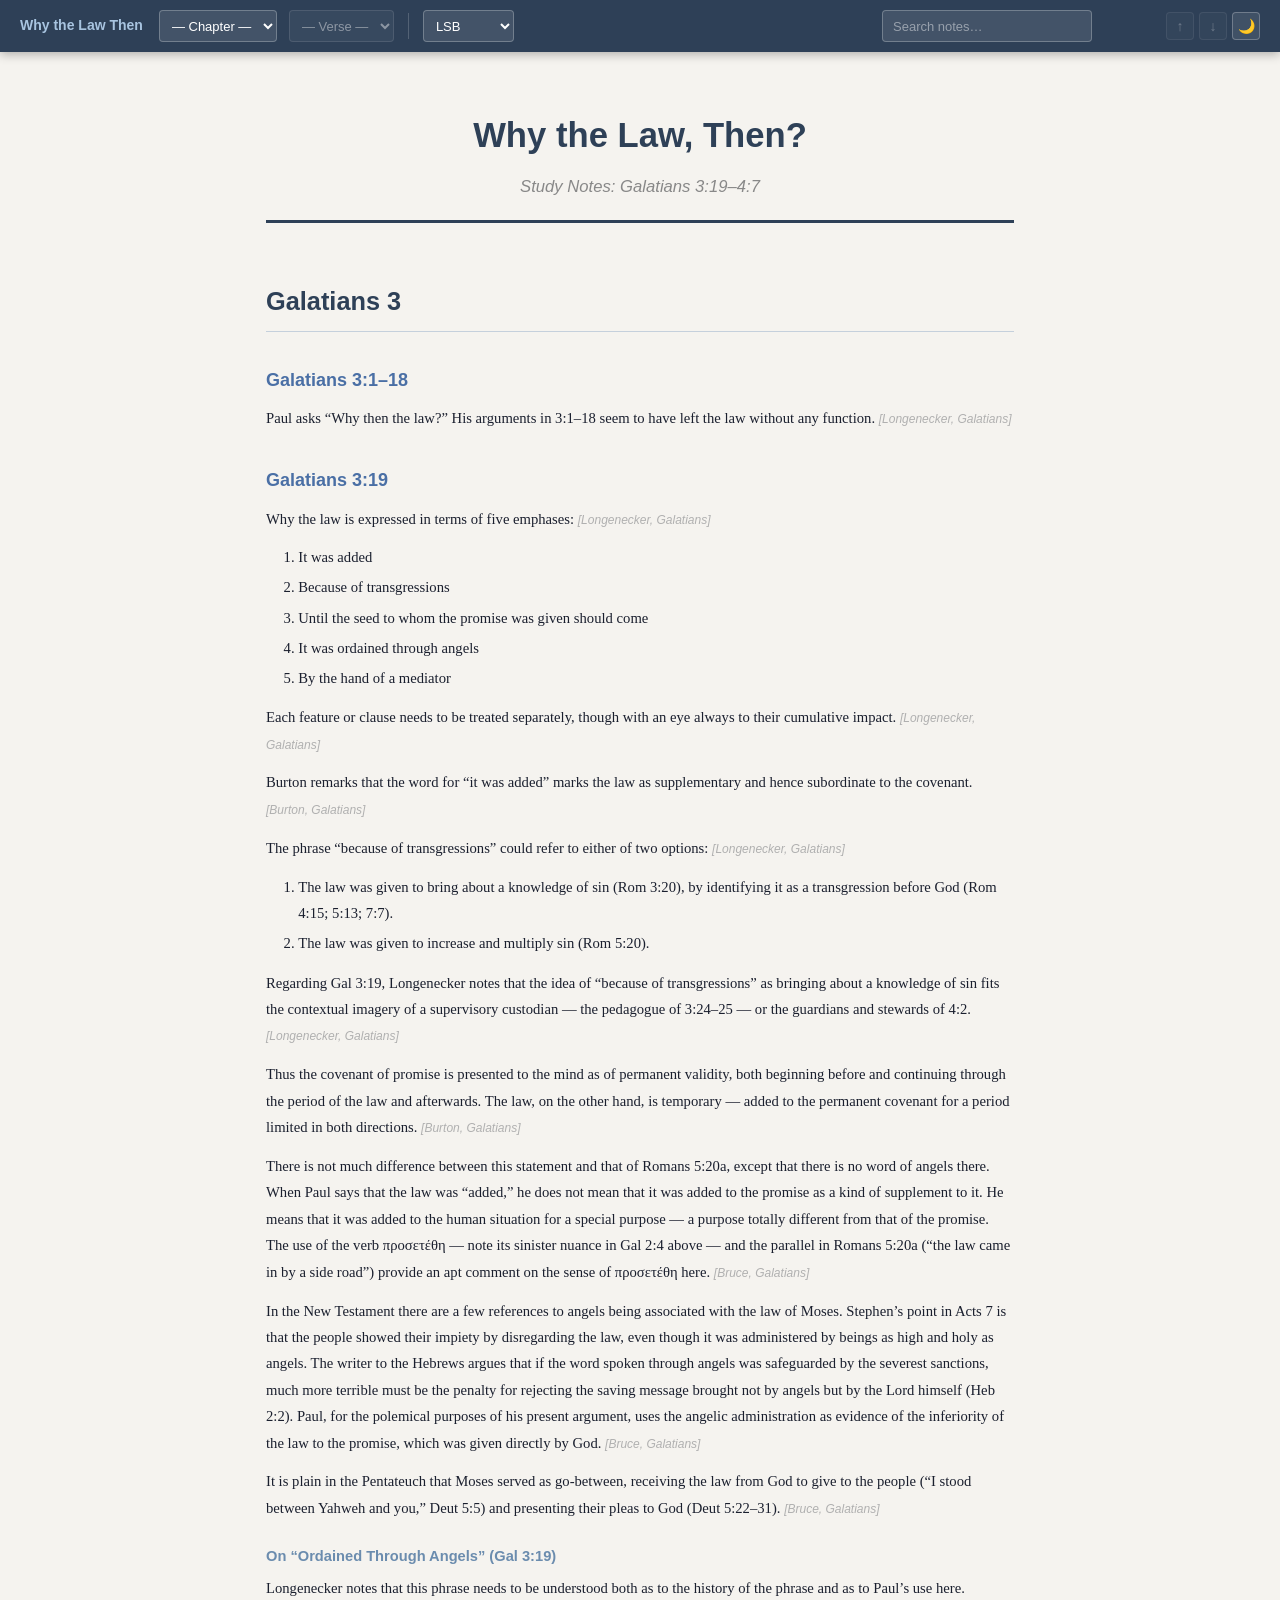
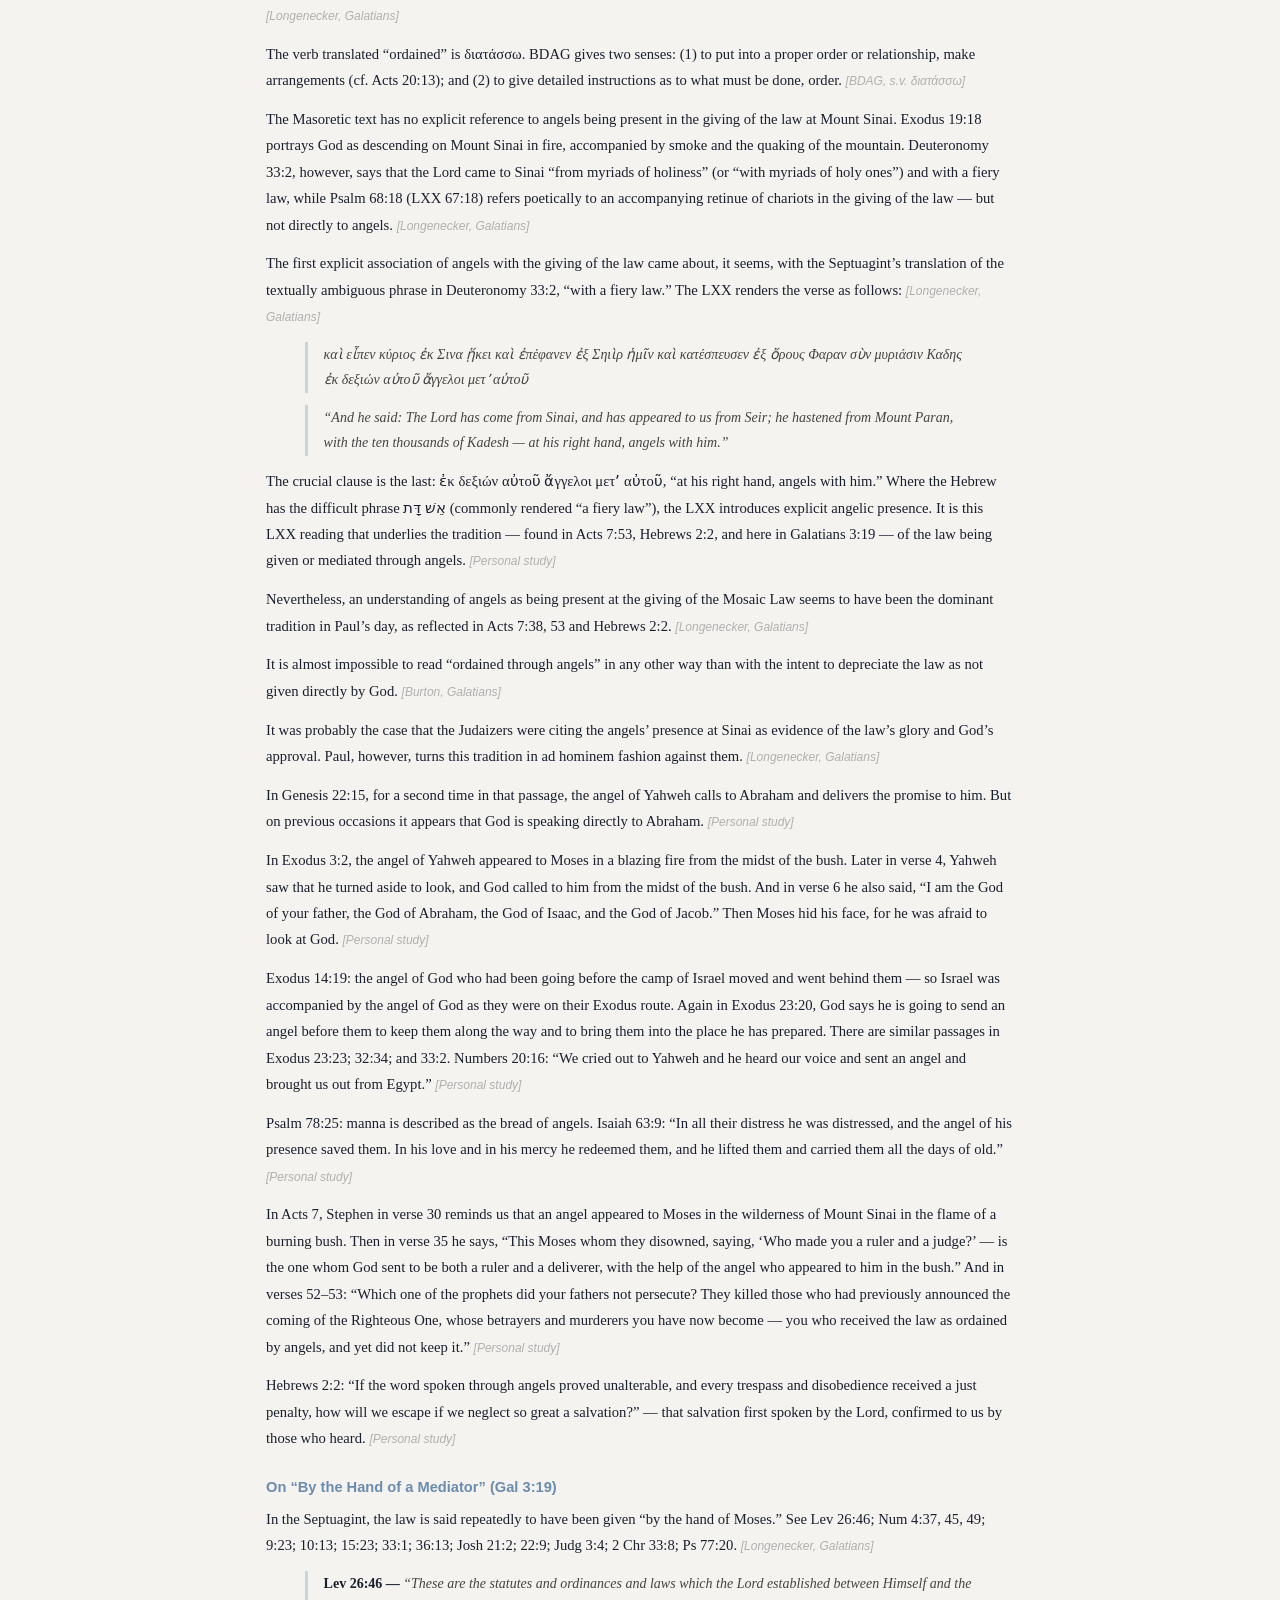
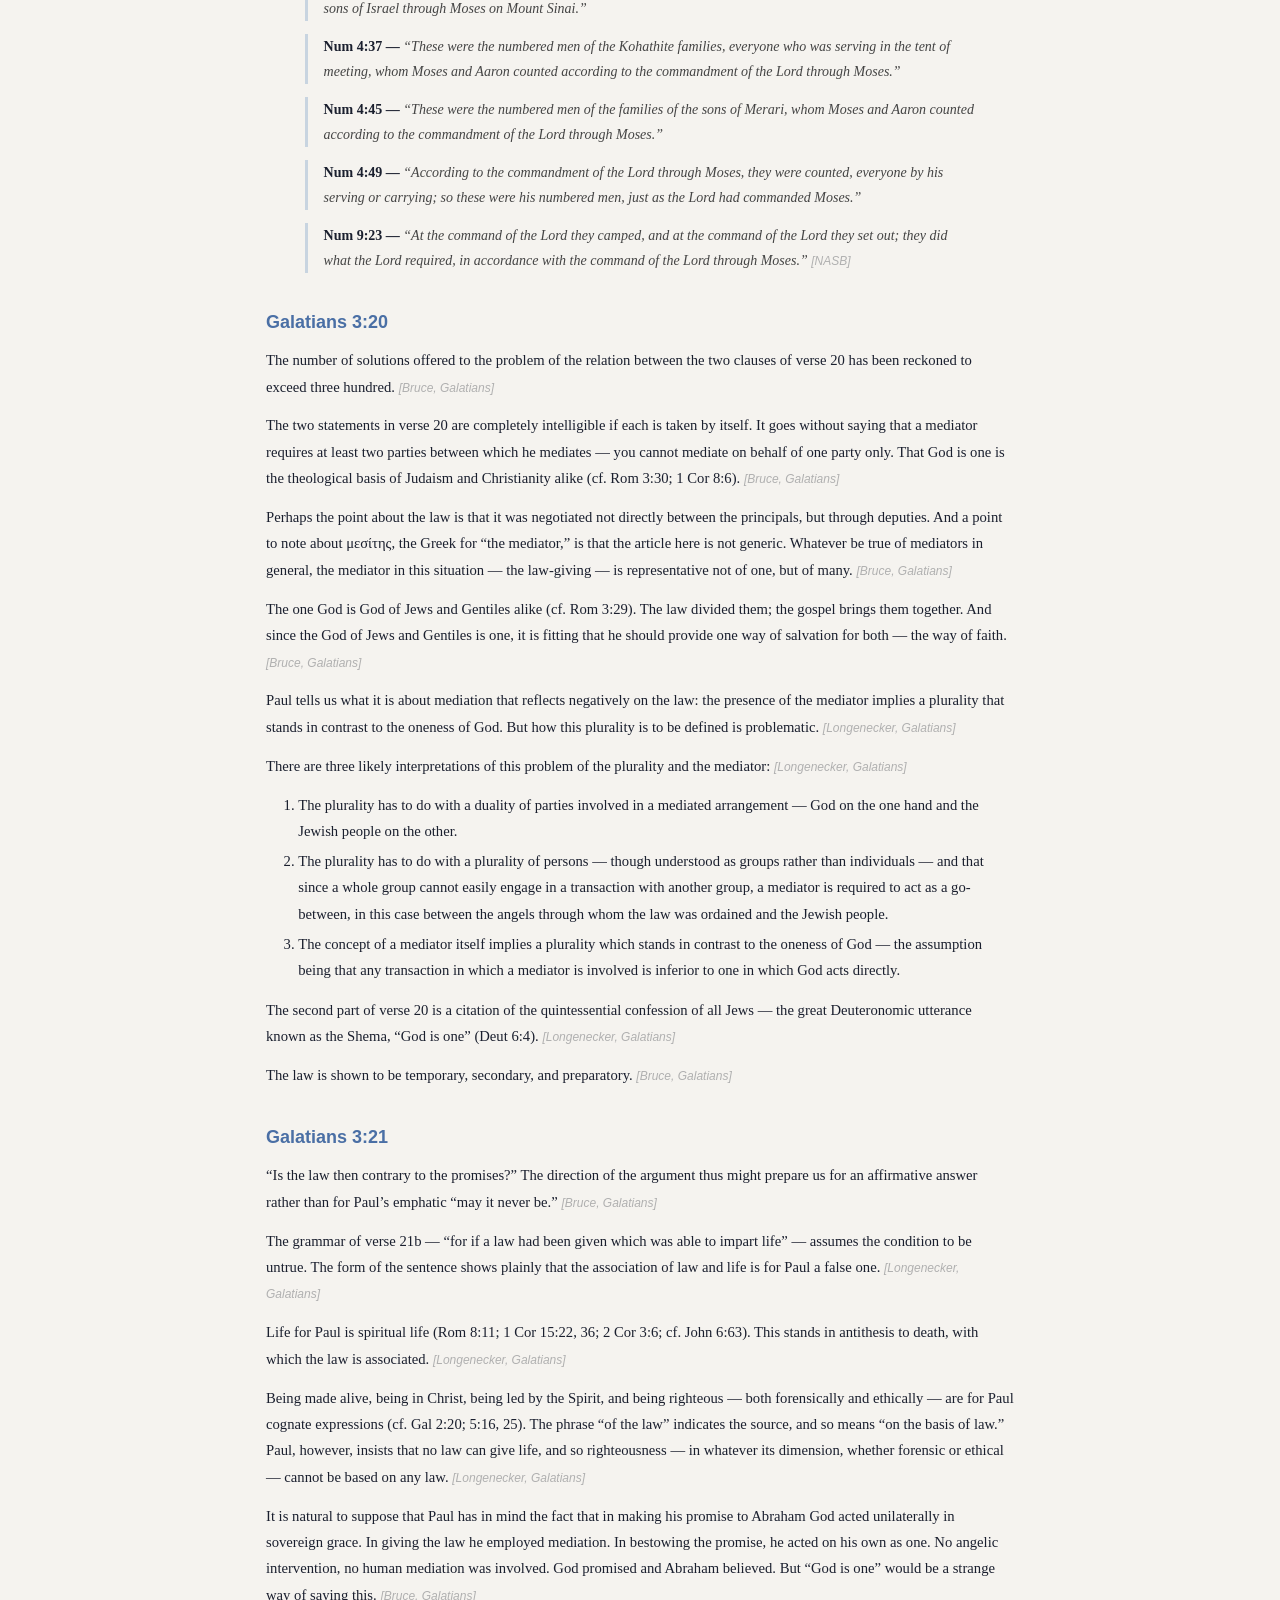
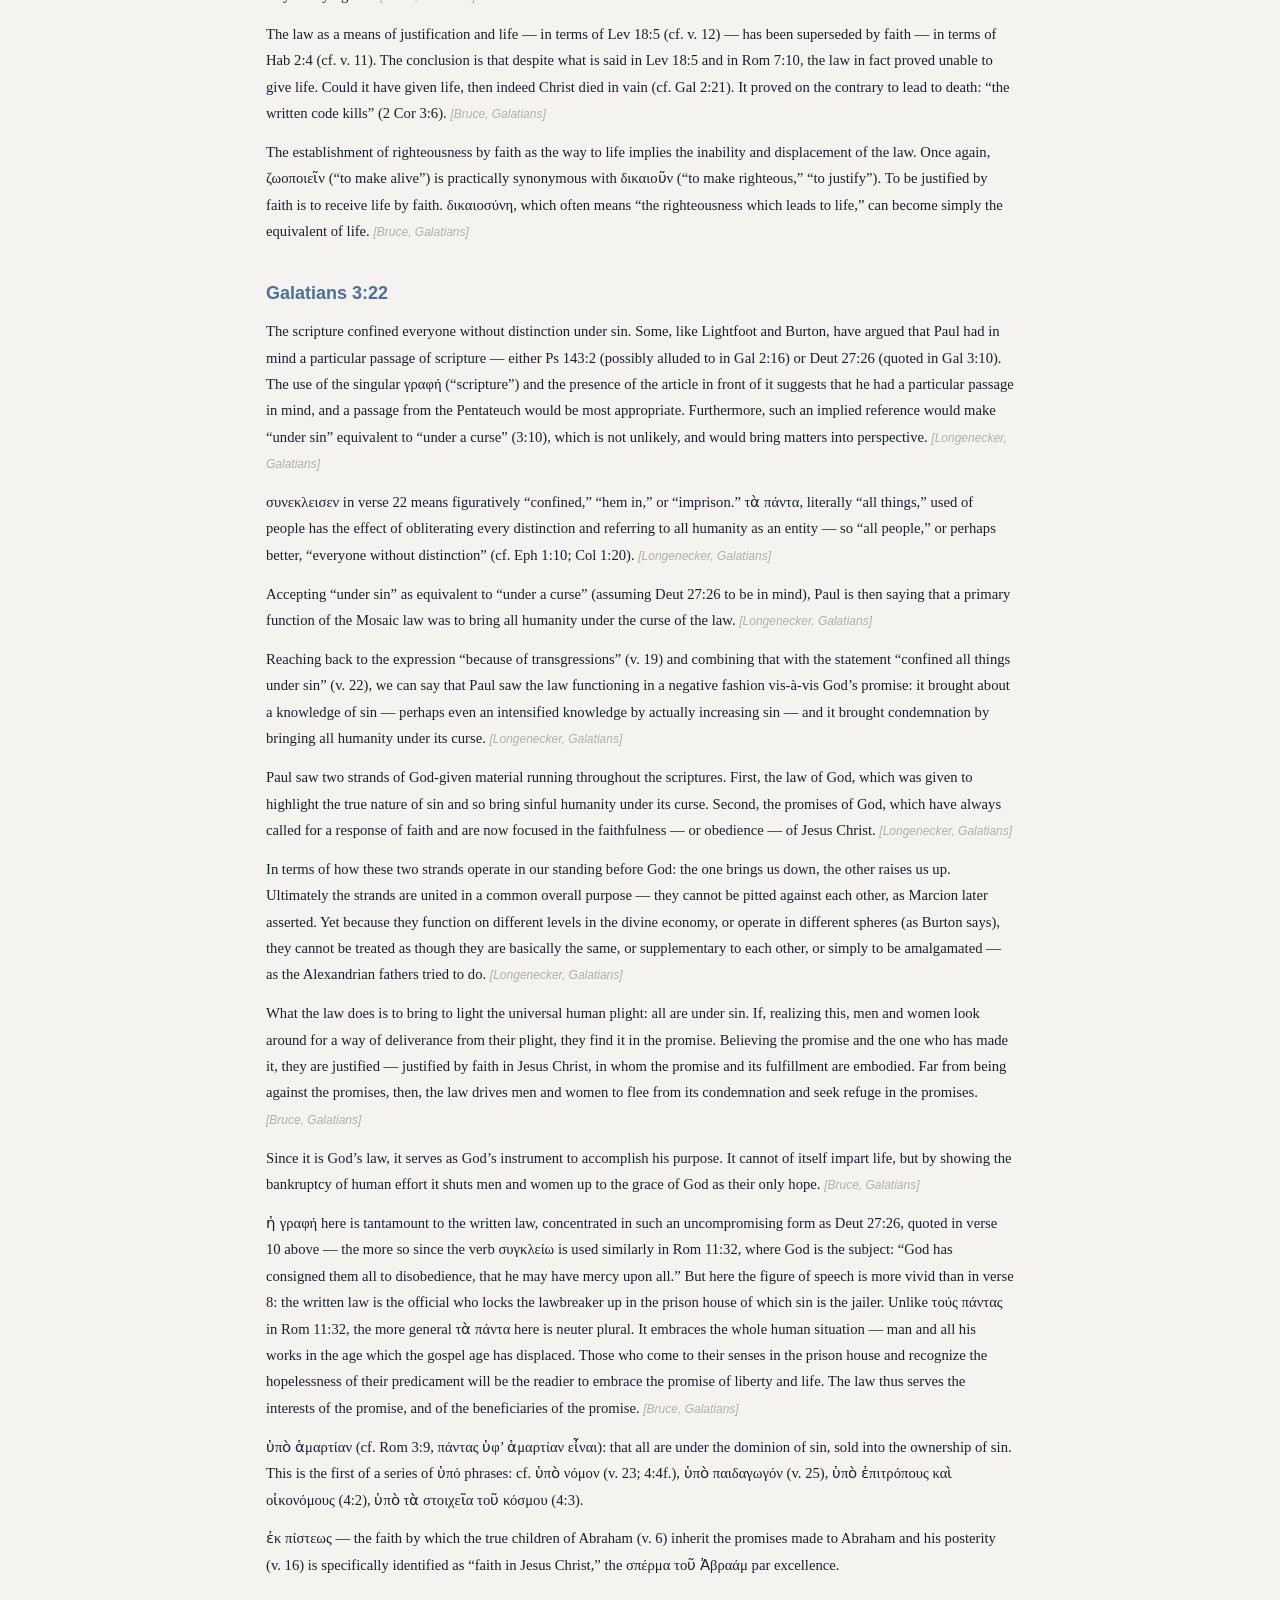
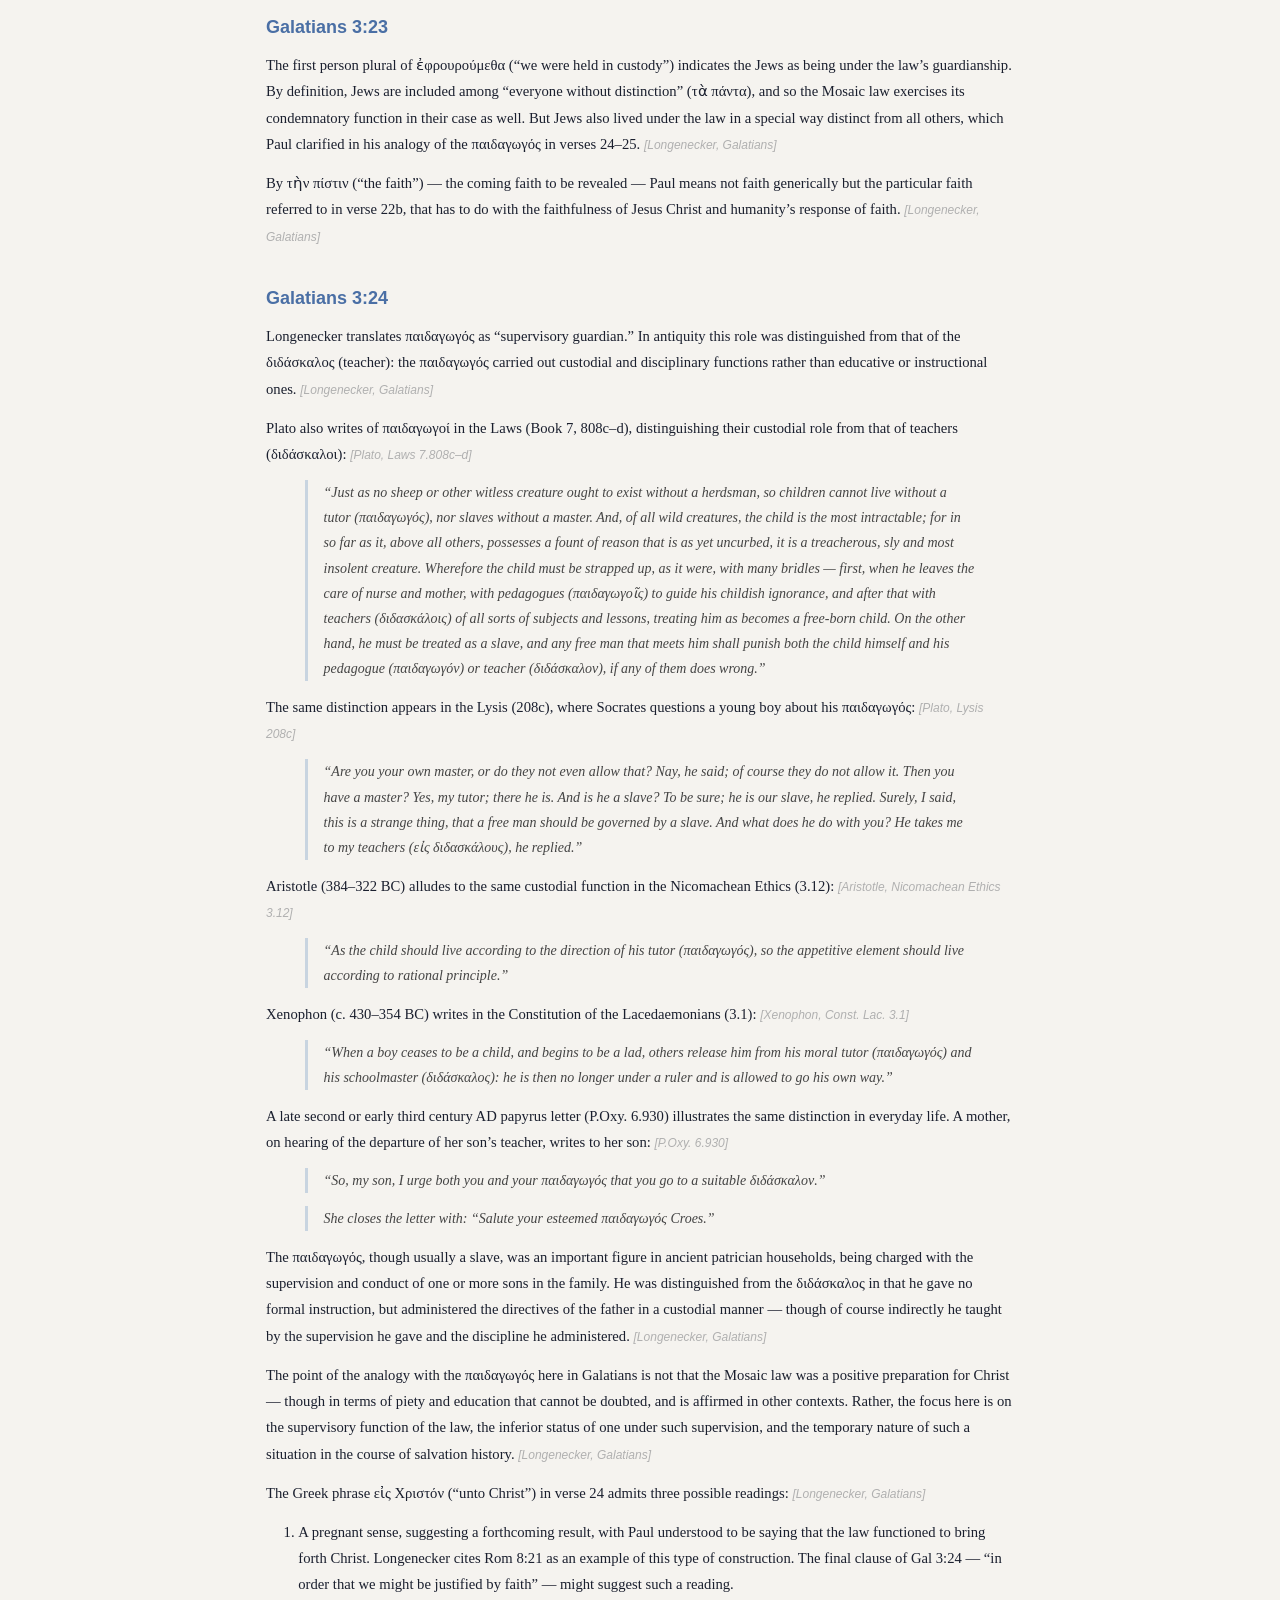
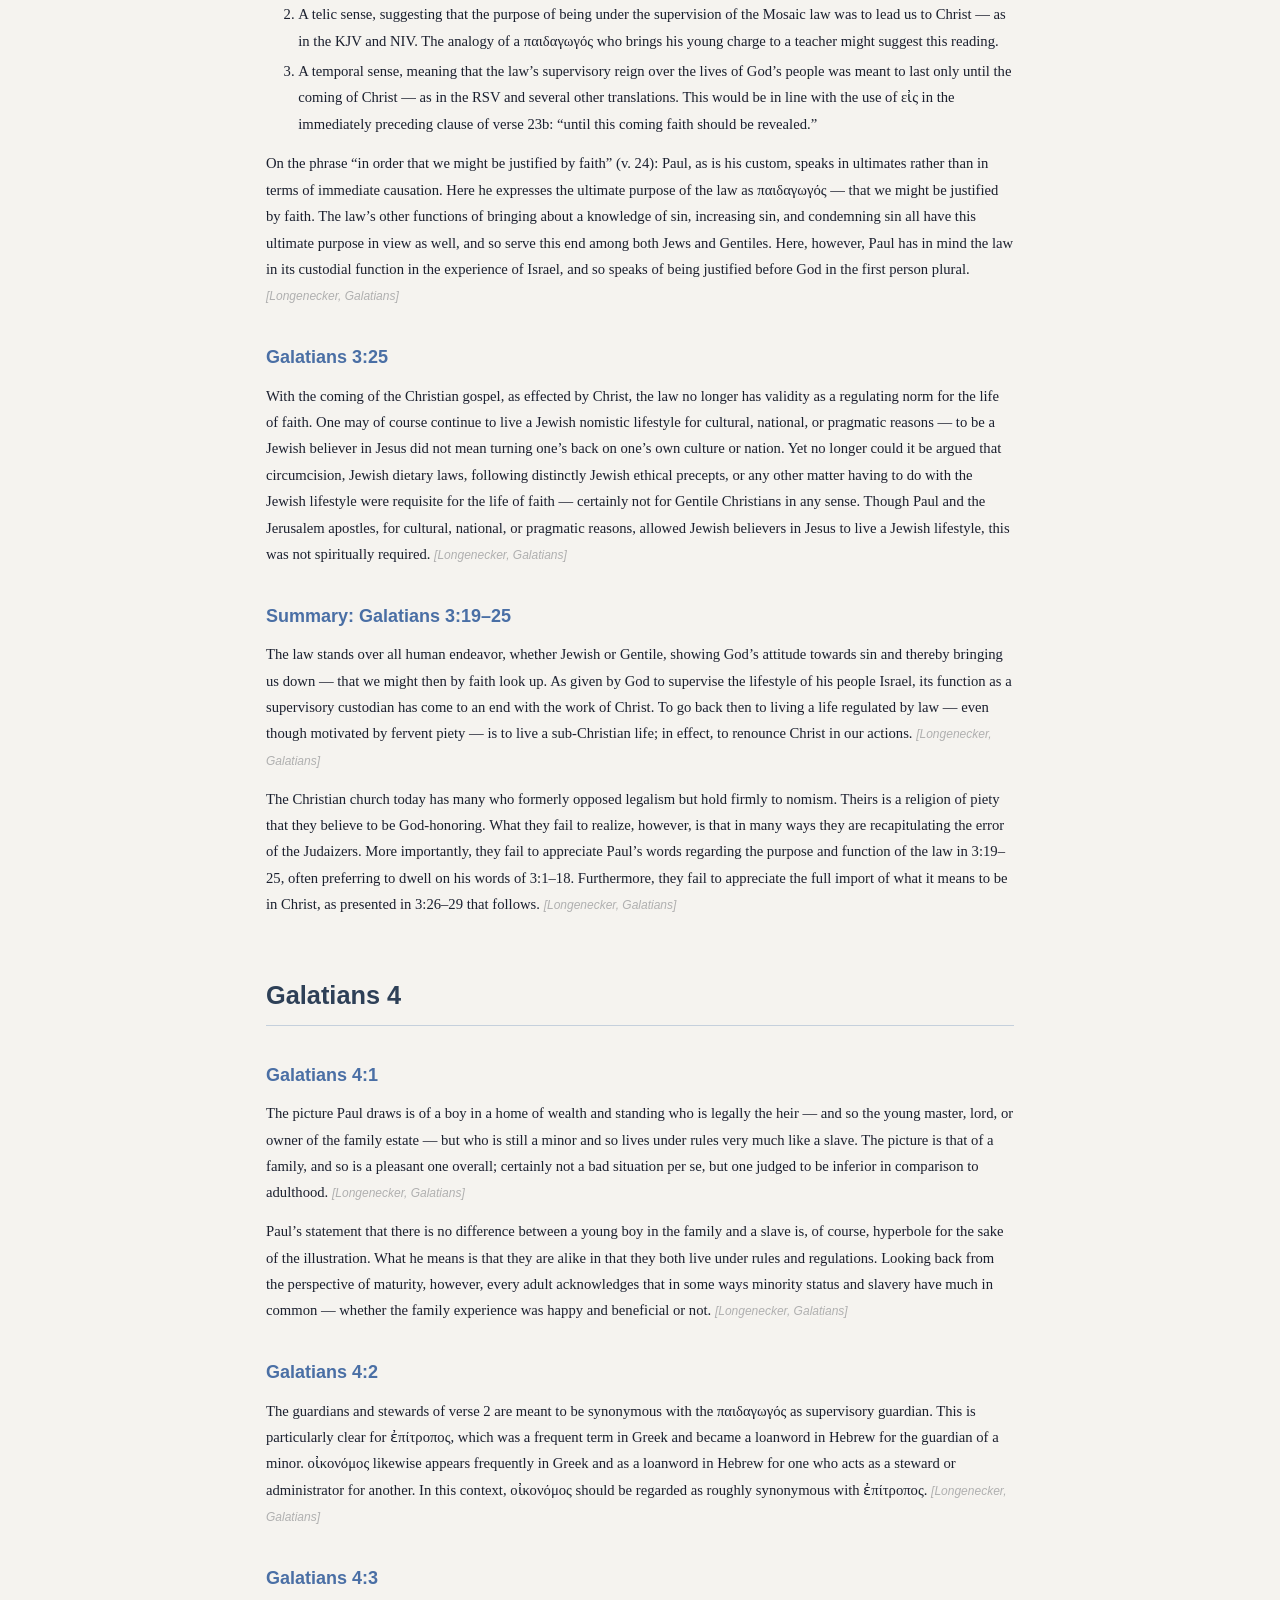
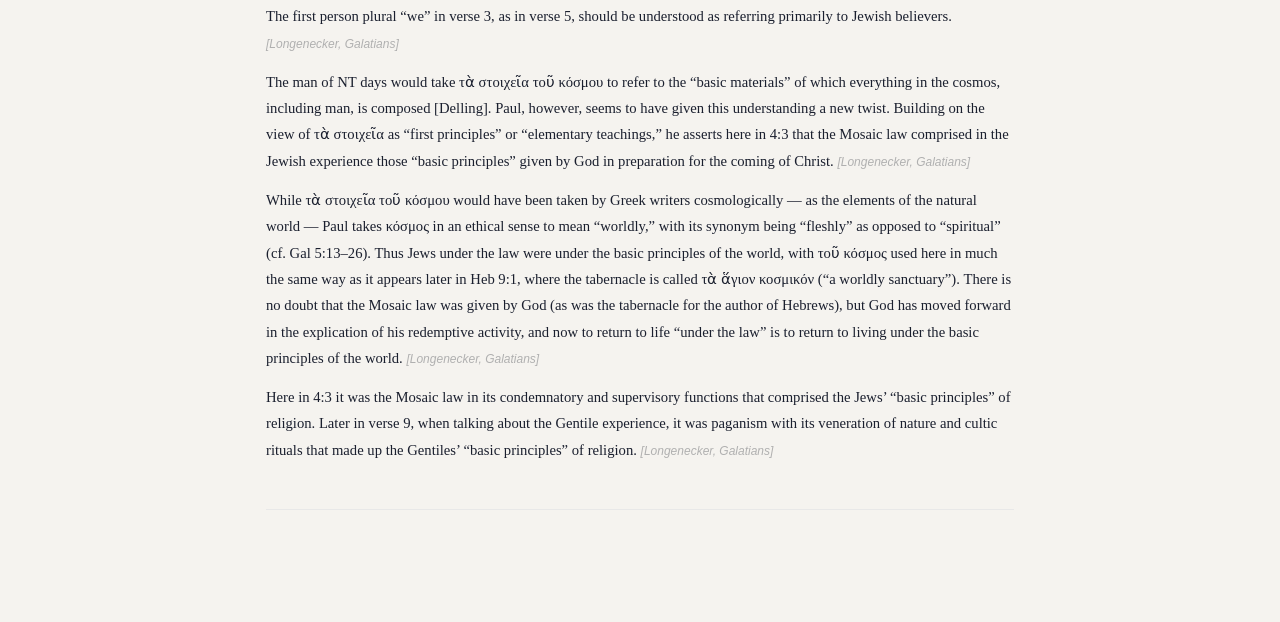
==== commit 0b36a4f0: "Fix Gal 3:22 note: 'can find' -> 'confined' Co-Authored-By: Claude Sonnet 4.6 <noreply@anthropic.com" ====
--- a/index.html
+++ b/index.html
@@ -164,7 +164,7 @@
 <!-- §GAL-3-22 -->
 <h2 id="gal-3-22">Galatians 3:22</h2>
 
-<p>The scripture can find everyone without distinction under sin. Some, like Lightfoot and Burton, have argued that Paul had in mind a particular passage of scripture &mdash; either Ps 143:2 (possibly alluded to in Gal 2:16) or Deut 27:26 (quoted in Gal 3:10). The use of the singular &#947;&#961;&#945;&#966;ή (&ldquo;scripture&rdquo;) and the presence of the article in front of it suggests that he had a particular passage in mind, and a passage from the Pentateuch would be most appropriate. Furthermore, such an implied reference would make &ldquo;under sin&rdquo; equivalent to &ldquo;under a curse&rdquo; (3:10), which is not unlikely, and would bring matters into perspective. <span class="src">[Longenecker, Galatians]</span></p>
+<p>The scripture confined everyone without distinction under sin. Some, like Lightfoot and Burton, have argued that Paul had in mind a particular passage of scripture &mdash; either Ps 143:2 (possibly alluded to in Gal 2:16) or Deut 27:26 (quoted in Gal 3:10). The use of the singular &#947;&#961;&#945;&#966;ή (&ldquo;scripture&rdquo;) and the presence of the article in front of it suggests that he had a particular passage in mind, and a passage from the Pentateuch would be most appropriate. Furthermore, such an implied reference would make &ldquo;under sin&rdquo; equivalent to &ldquo;under a curse&rdquo; (3:10), which is not unlikely, and would bring matters into perspective. <span class="src">[Longenecker, Galatians]</span></p>
 
 <p>&#963;&#965;&#957;&#949;&#954;&#955;&#949;&#953;&#963;&#949;&#957; in verse 22 means figuratively &ldquo;confined,&rdquo; &ldquo;hem in,&rdquo; or &ldquo;imprison.&rdquo; &#964;&#8048; &#960;ά&#957;&#964;&#945;, literally &ldquo;all things,&rdquo; used of people has the effect of obliterating every distinction and referring to all humanity as an entity &mdash; so &ldquo;all people,&rdquo; or perhaps better, &ldquo;everyone without distinction&rdquo; (cf. Eph 1:10; Col 1:20). <span class="src">[Longenecker, Galatians]</span></p>
 
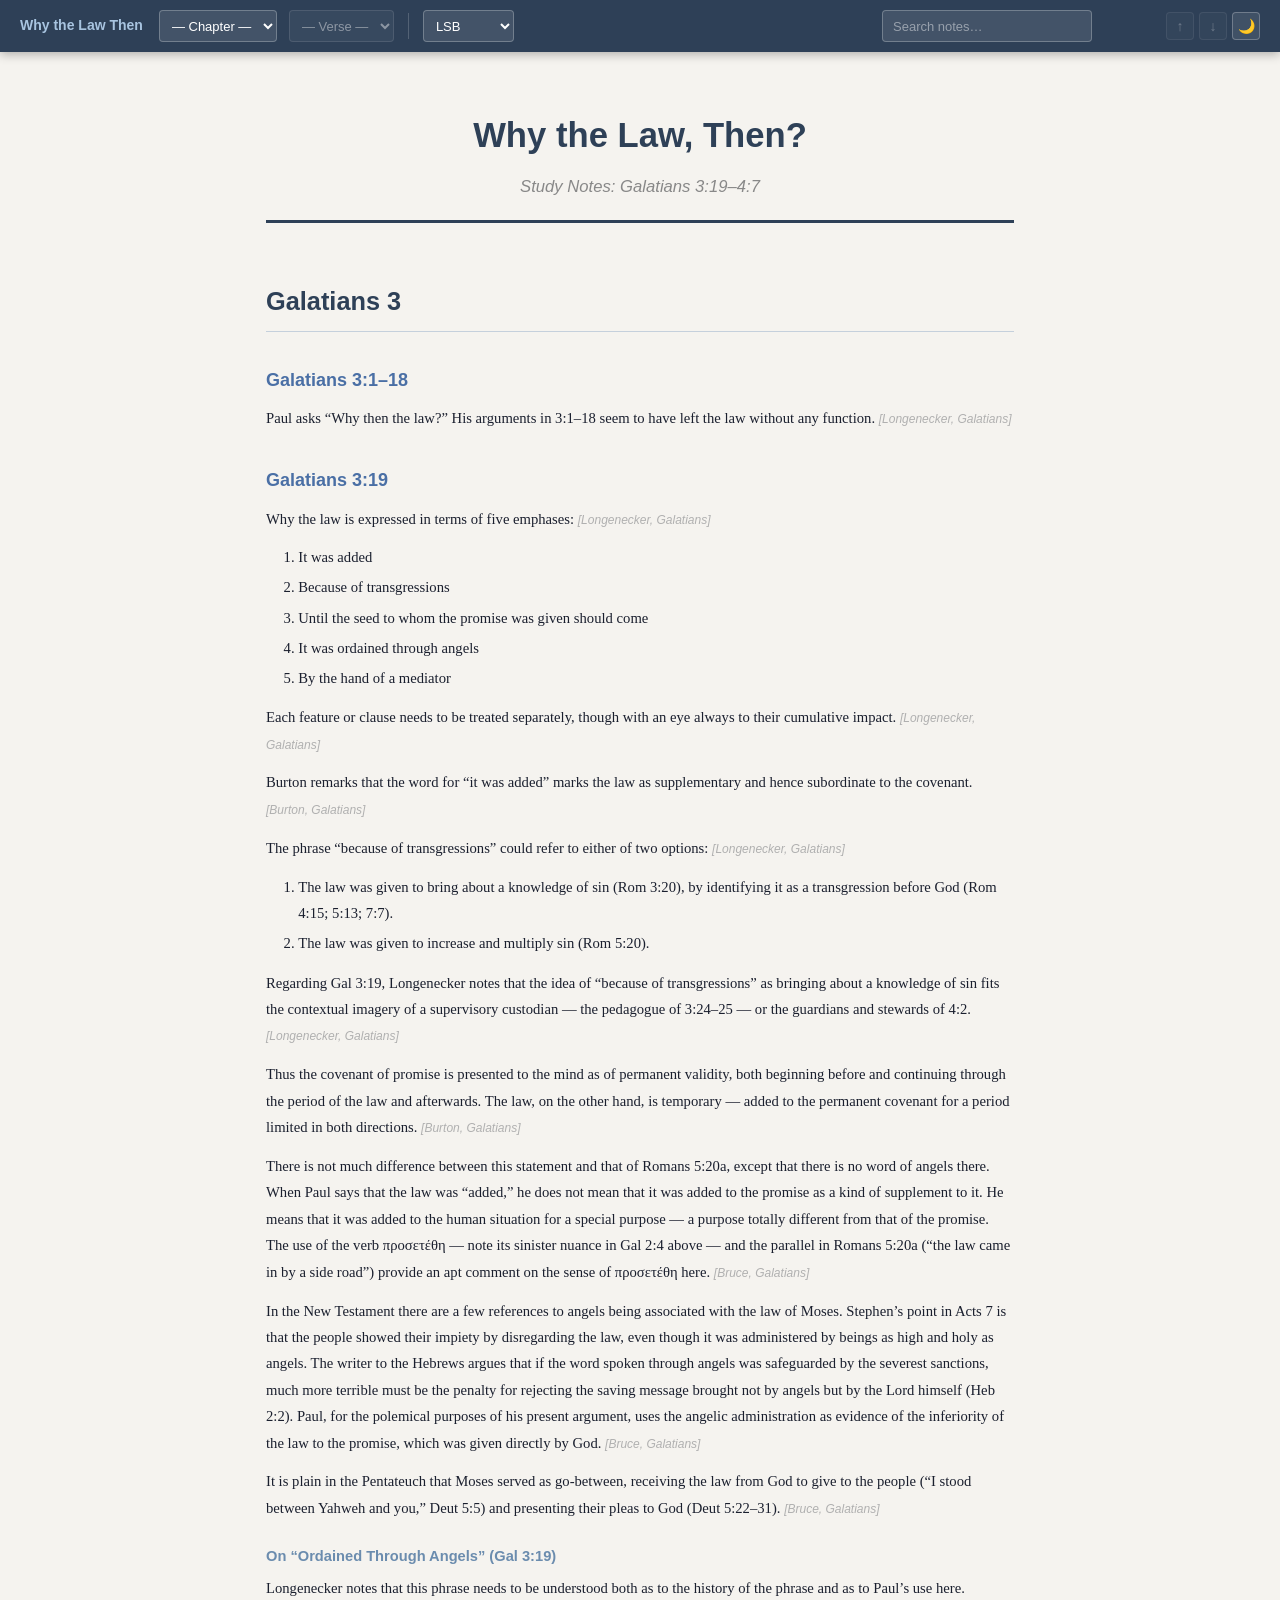
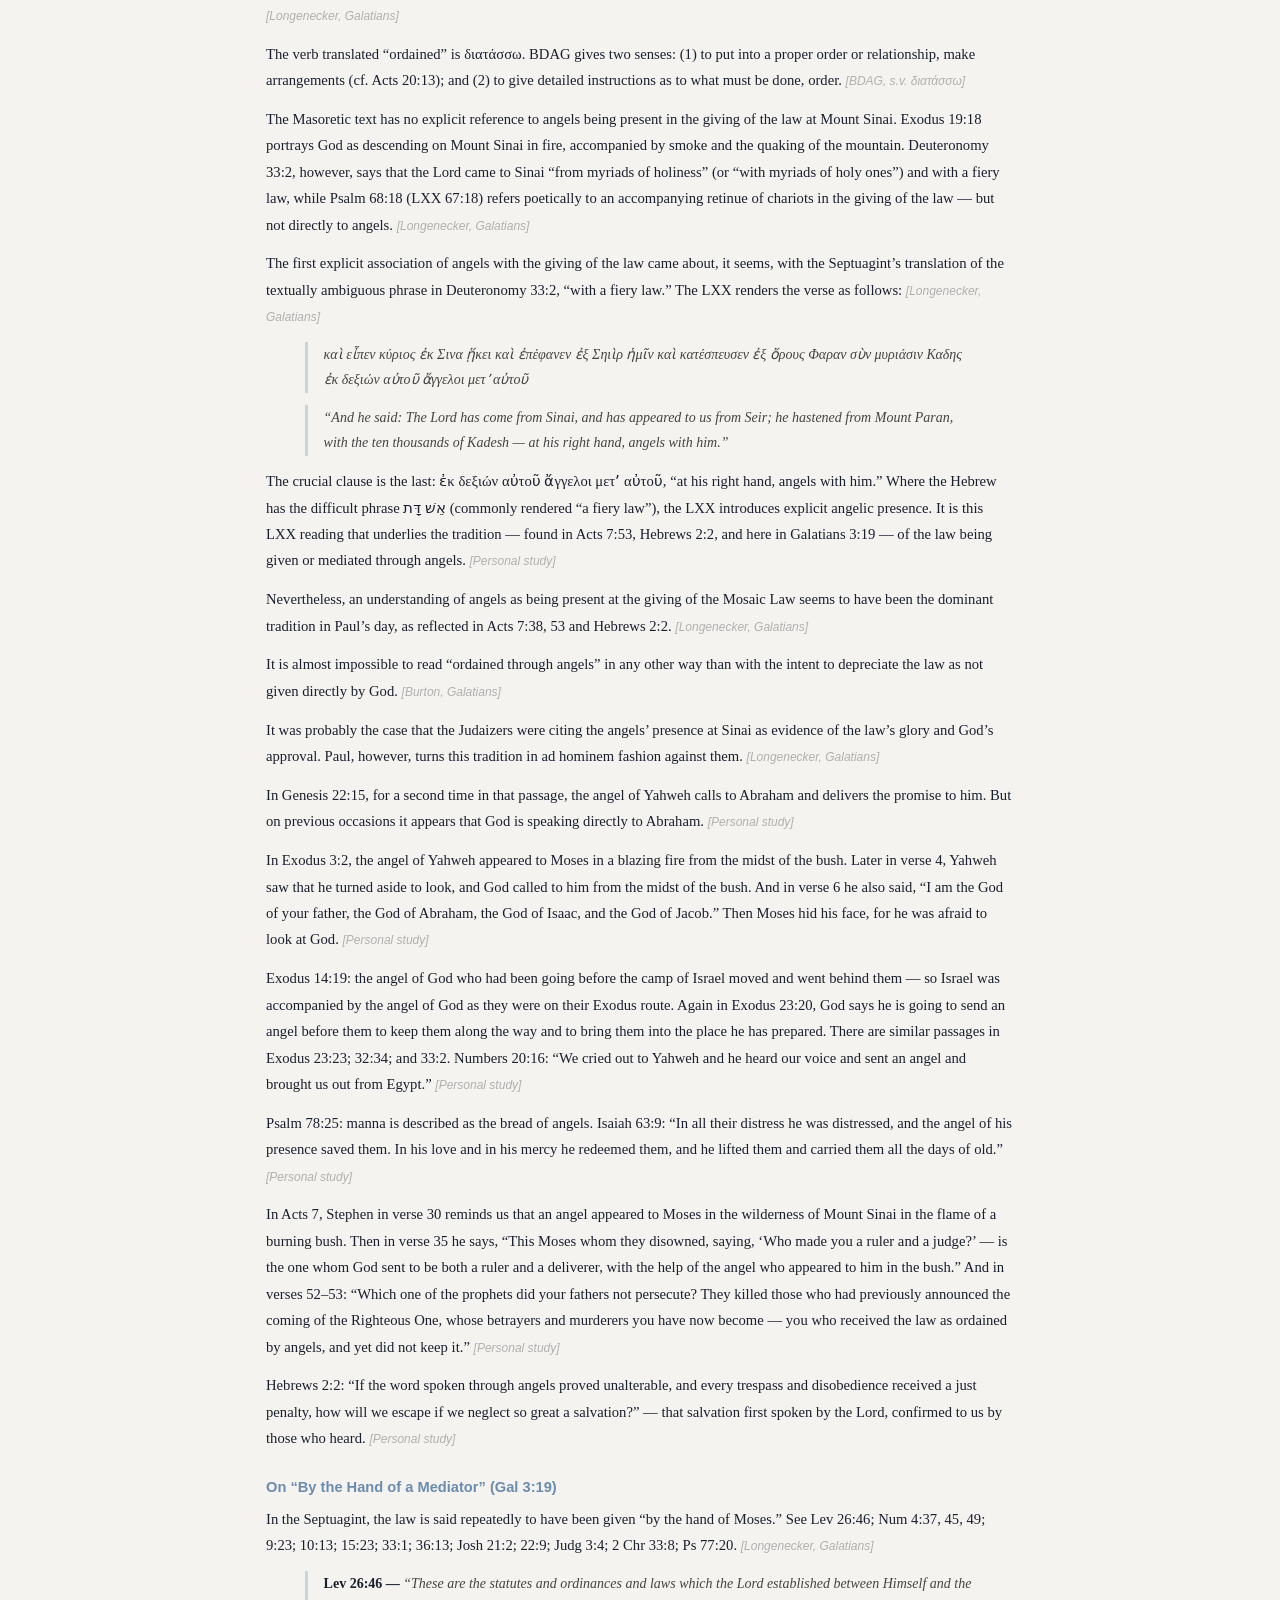
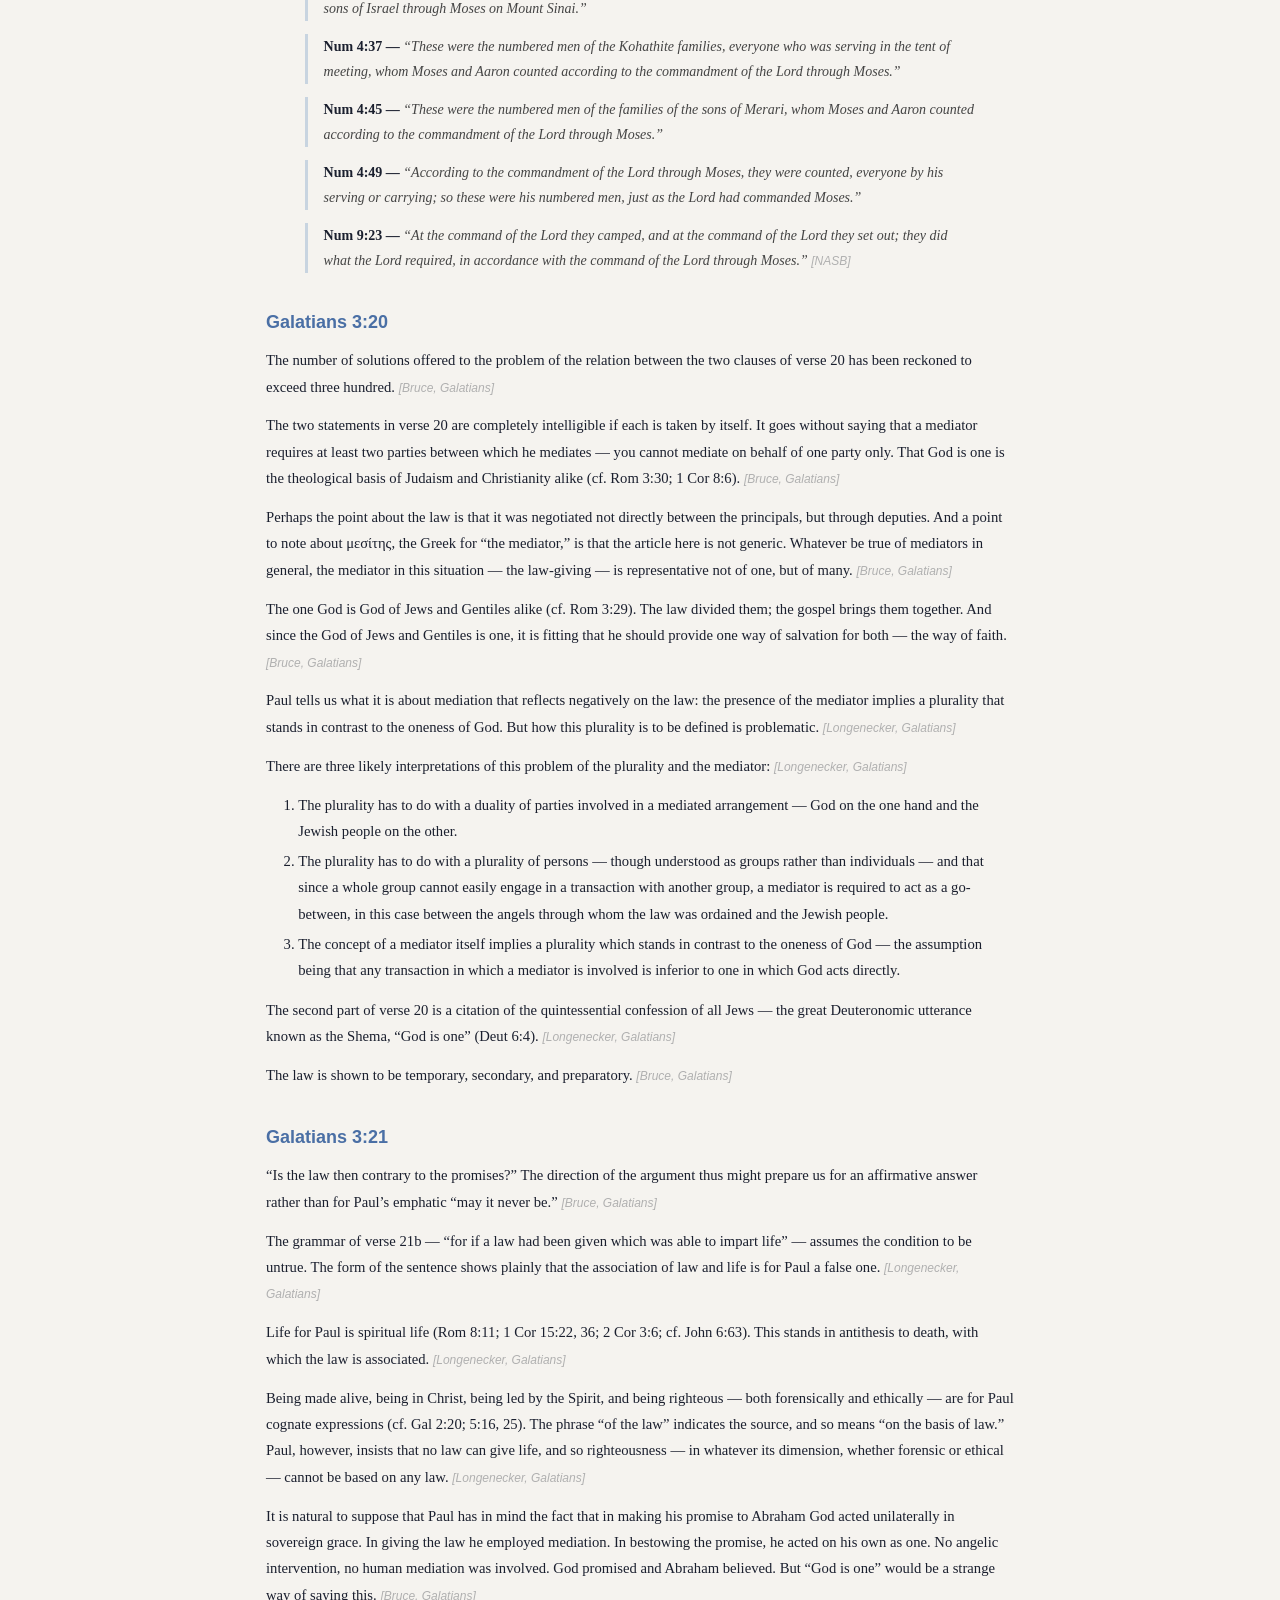
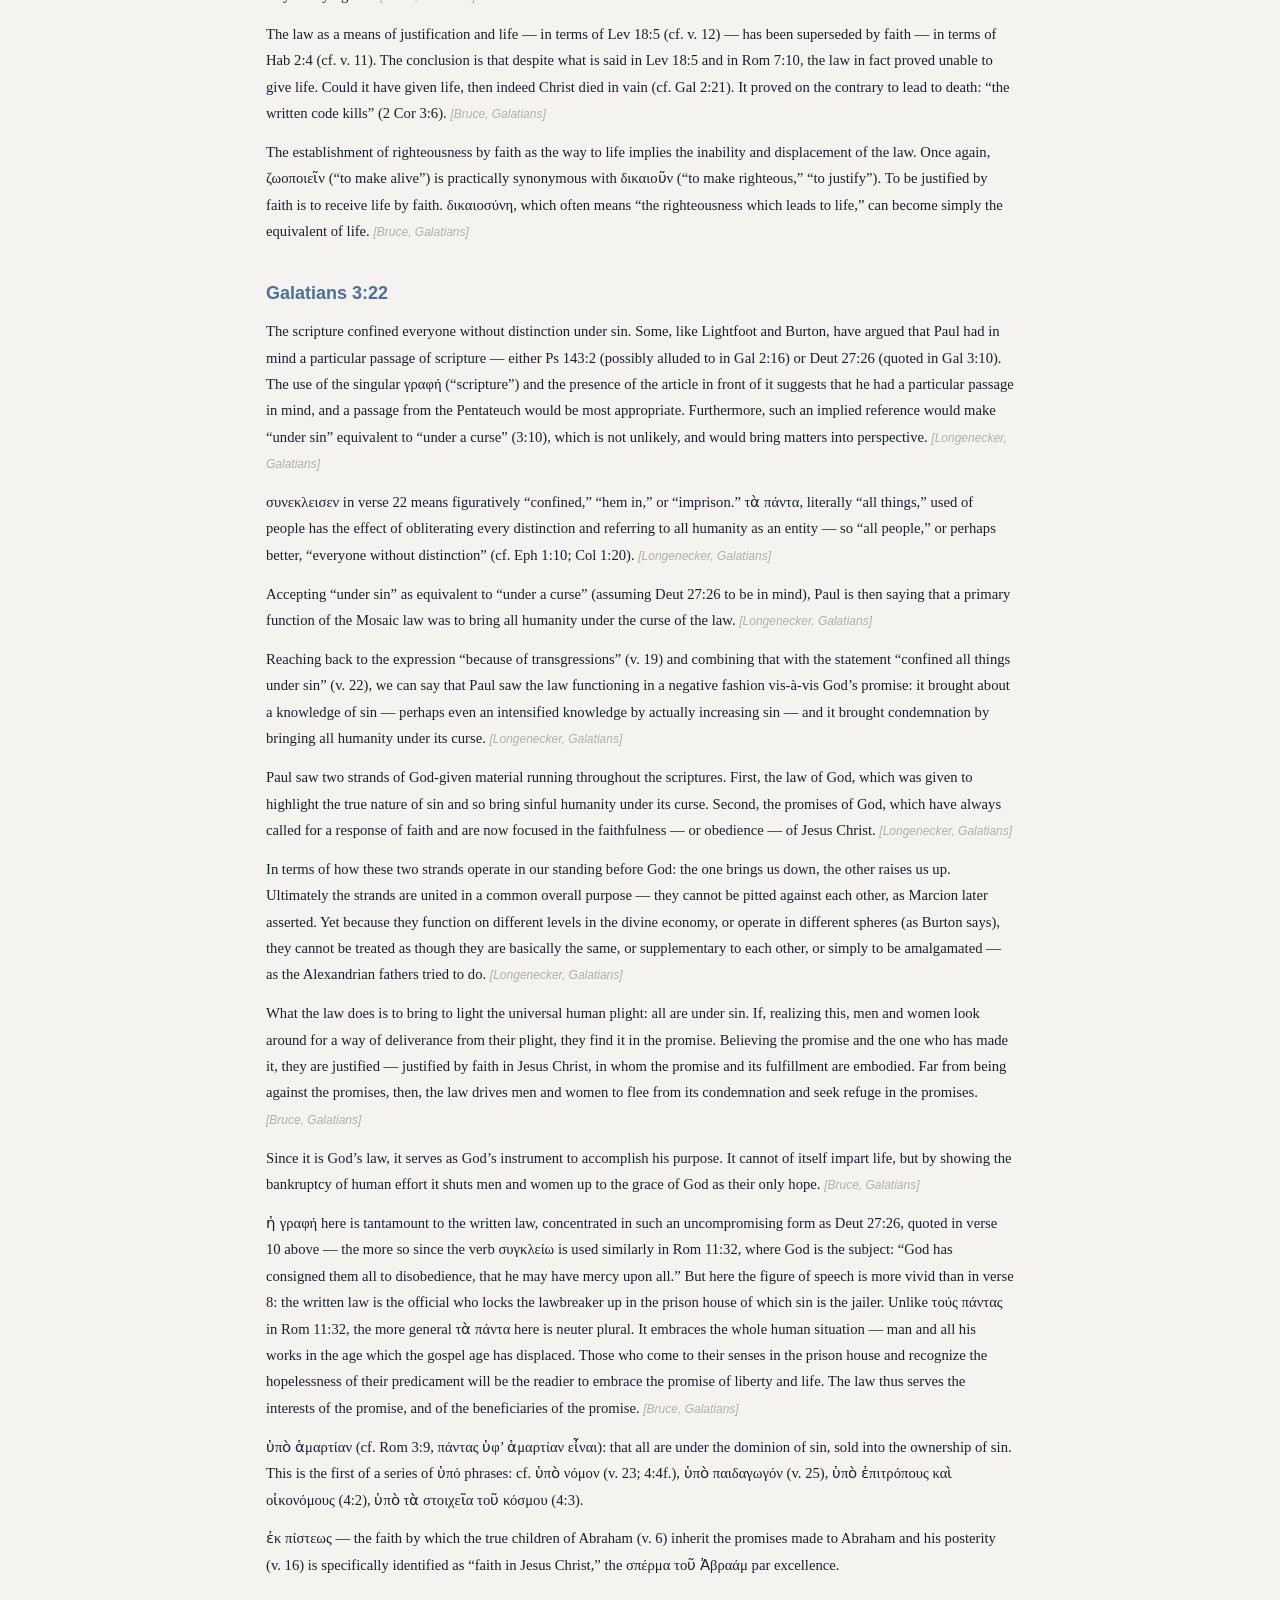
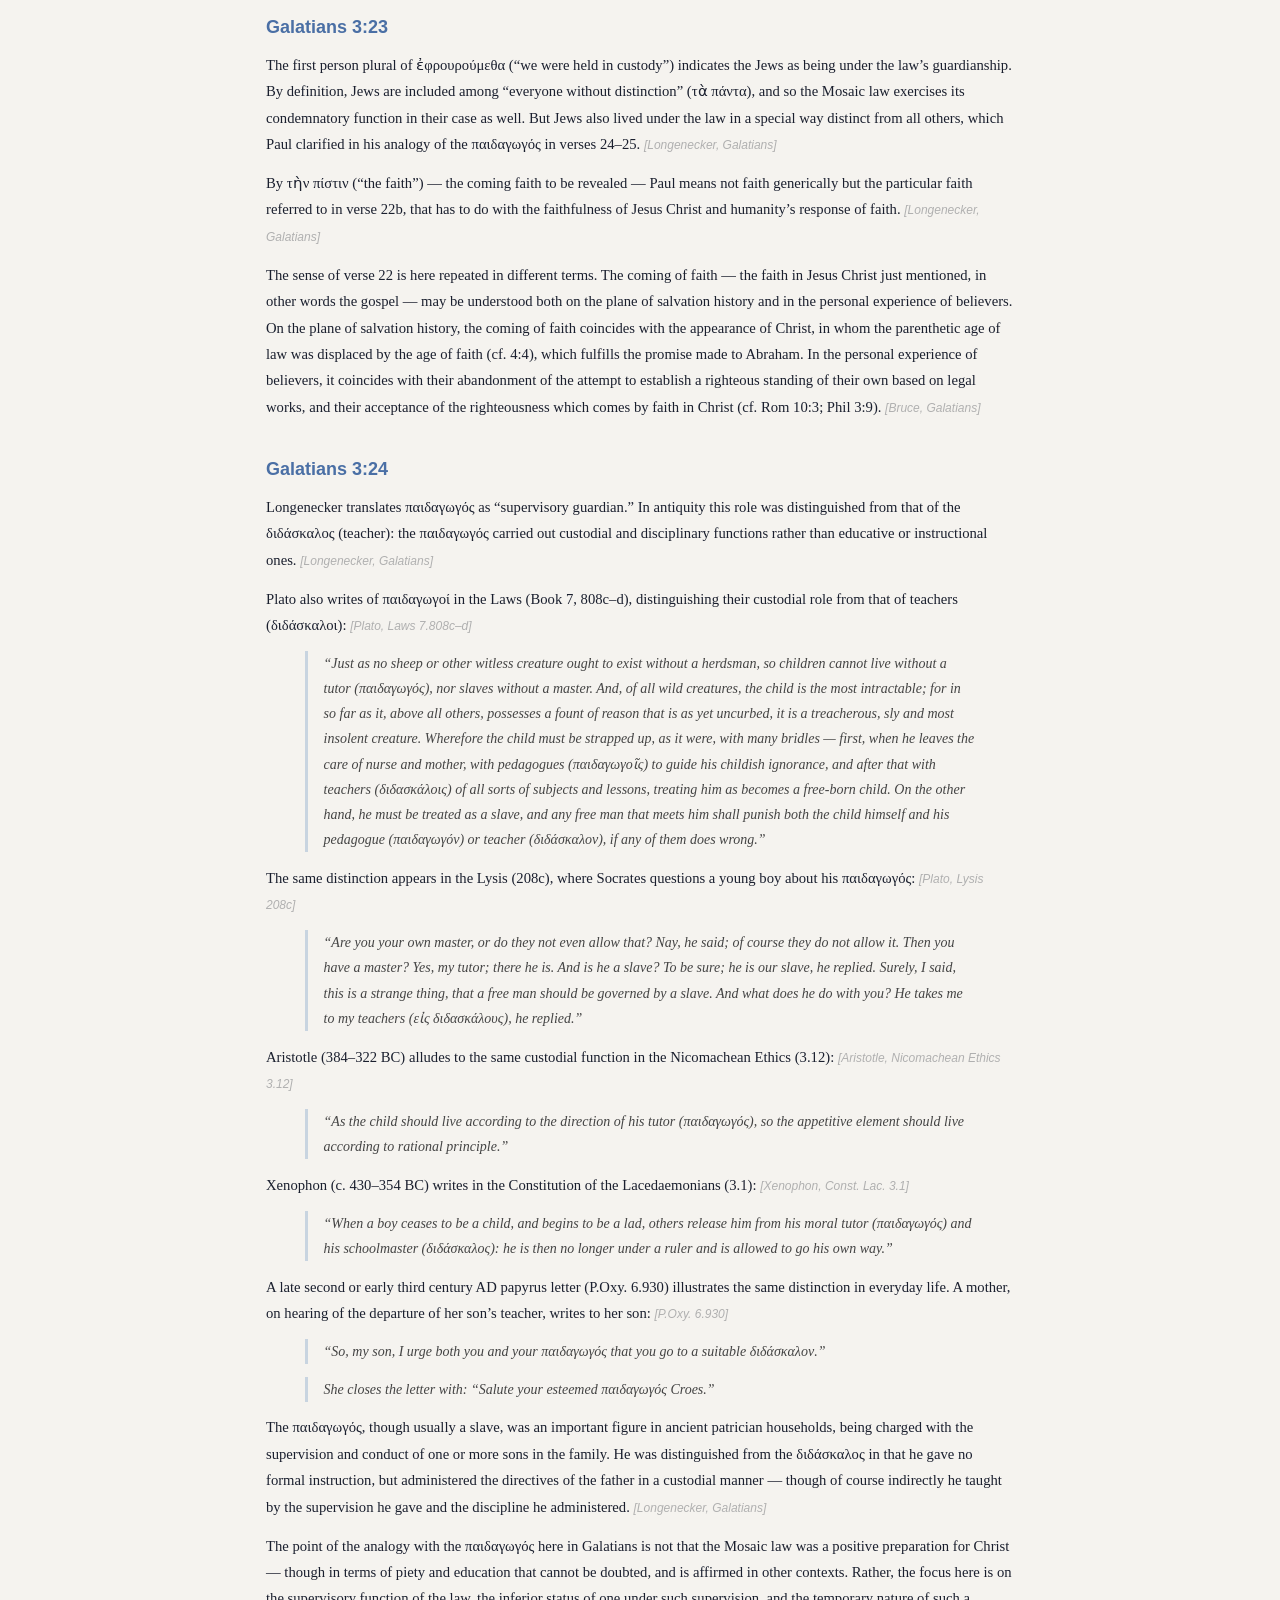
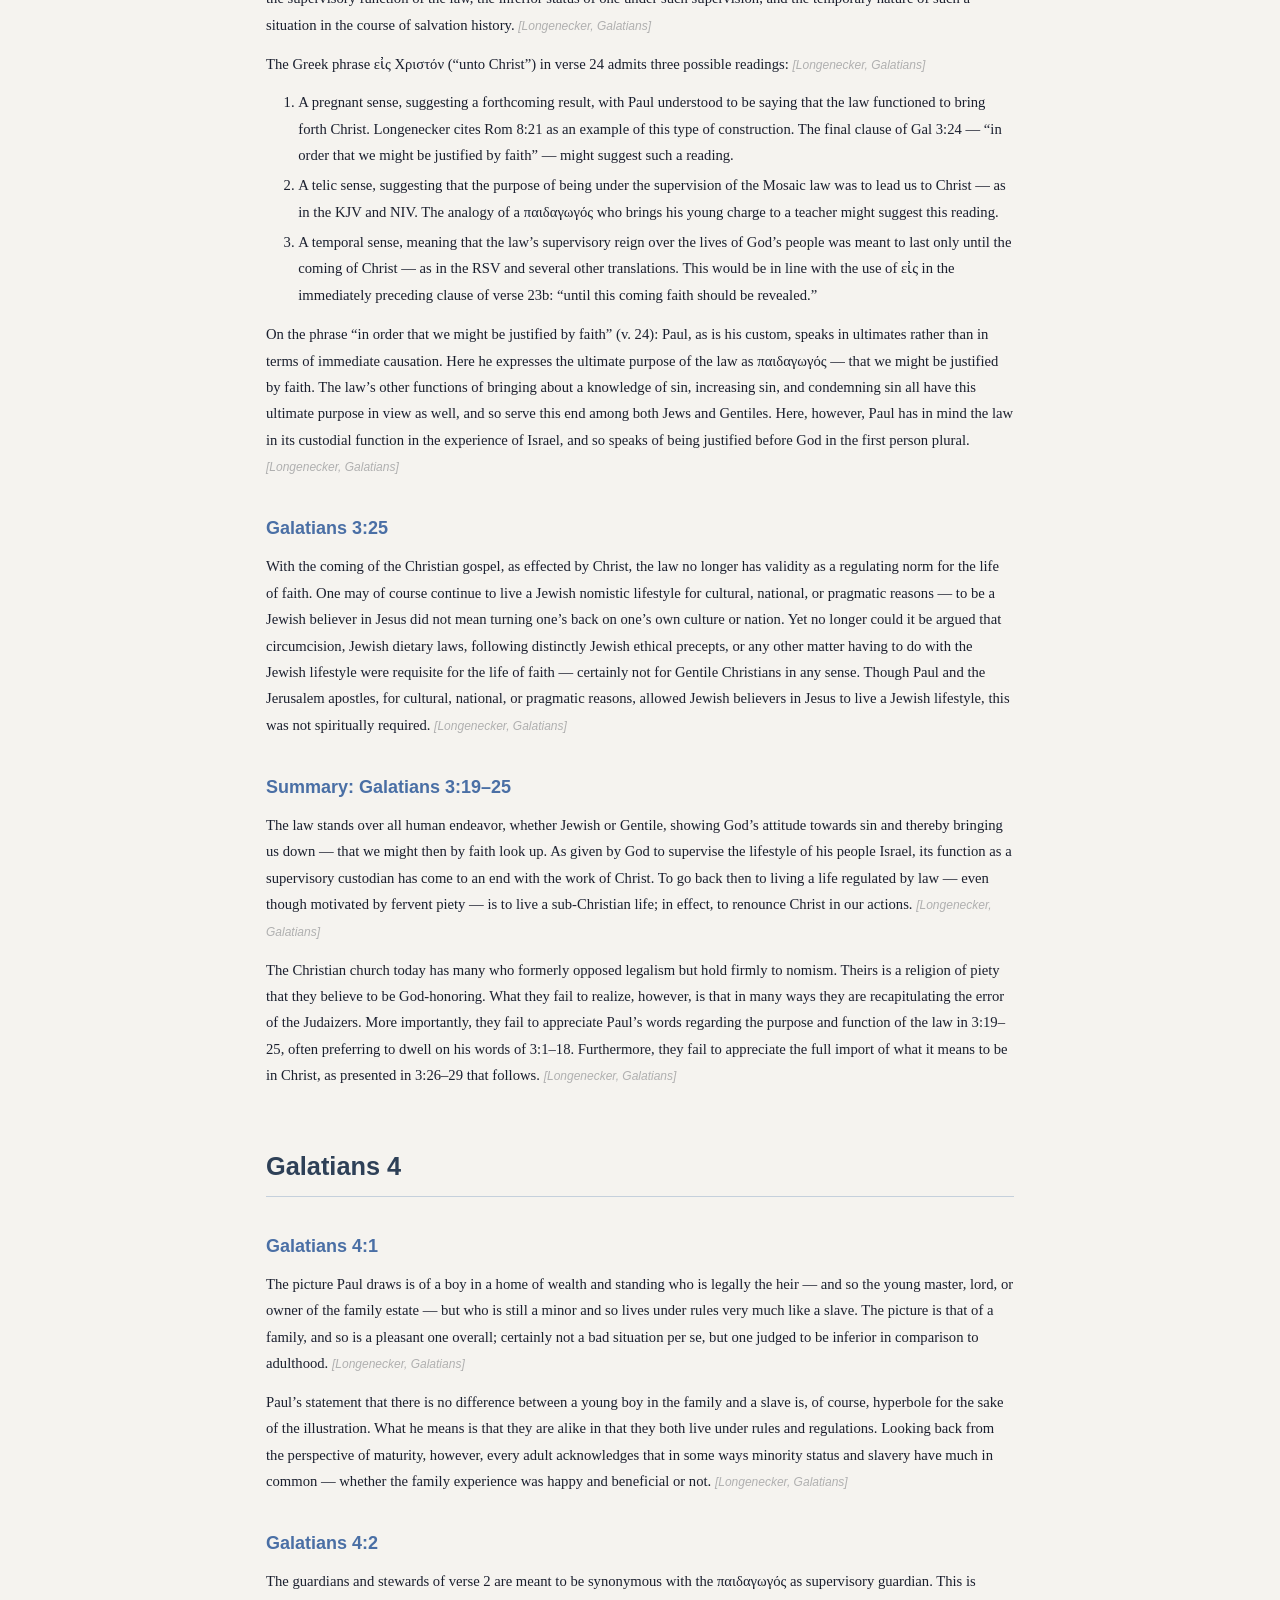
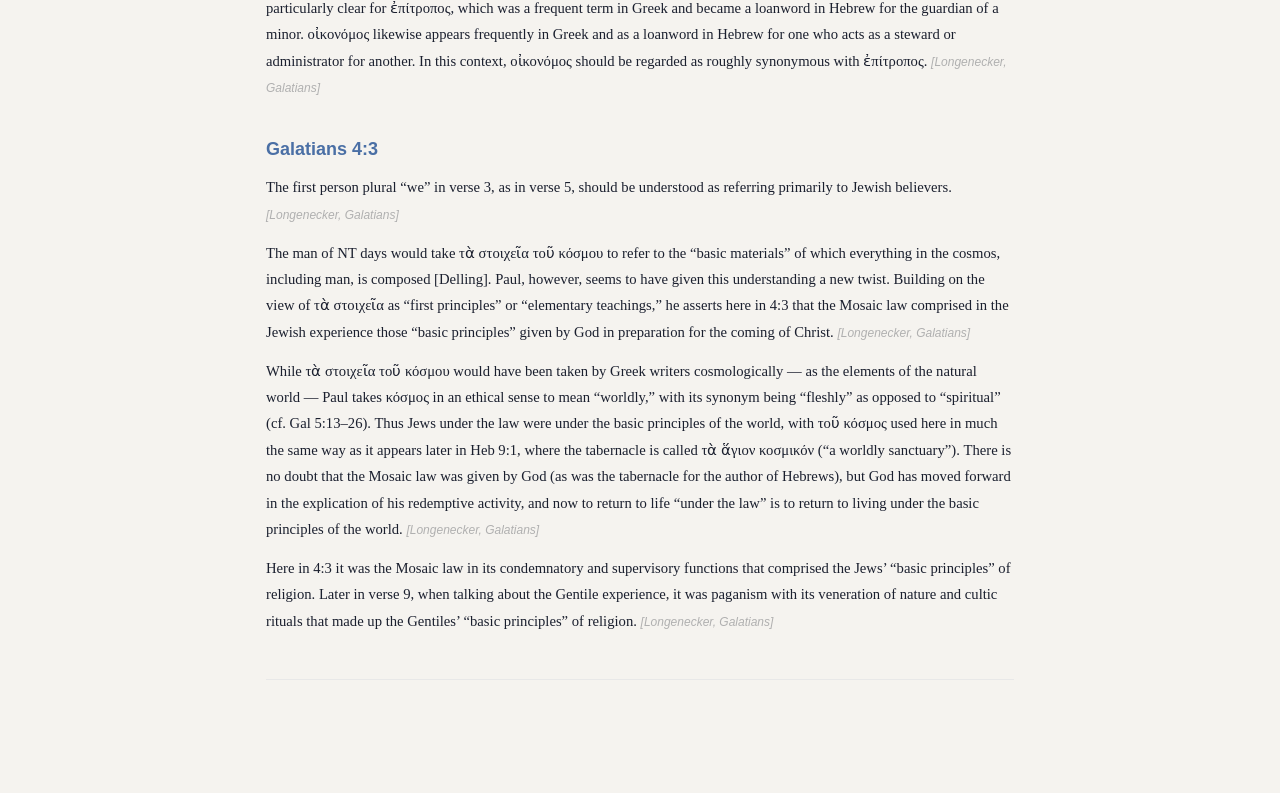
==== commit 5cbcdc5e: "Add Bruce note on Gal 3:23: salvation history and personal experience of faith Co-Authored-By: Claud" ====
--- a/index.html
+++ b/index.html
@@ -193,6 +193,8 @@
 
 <p>By &#964;&#8052;&#957; &#960;ί&#963;&#964;&#953;&#957; (&ldquo;the faith&rdquo;) &mdash; the coming faith to be revealed &mdash; Paul means not faith generically but the particular faith referred to in verse 22b, that has to do with the faithfulness of Jesus Christ and humanity&rsquo;s response of faith. <span class="src">[Longenecker, Galatians]</span></p>
 
+<p>The sense of verse 22 is here repeated in different terms. The coming of faith &mdash; the faith in Jesus Christ just mentioned, in other words the gospel &mdash; may be understood both on the plane of salvation history and in the personal experience of believers. On the plane of salvation history, the coming of faith coincides with the appearance of Christ, in whom the parenthetic age of law was displaced by the age of faith (cf. 4:4), which fulfills the promise made to Abraham. In the personal experience of believers, it coincides with their abandonment of the attempt to establish a righteous standing of their own based on legal works, and their acceptance of the righteousness which comes by faith in Christ (cf. Rom 10:3; Phil 3:9). <span class="src">[Bruce, Galatians]</span></p>
+
 <!-- §GAL-3-24 -->
 <h2 id="gal-3-24">Galatians 3:24</h2>
 
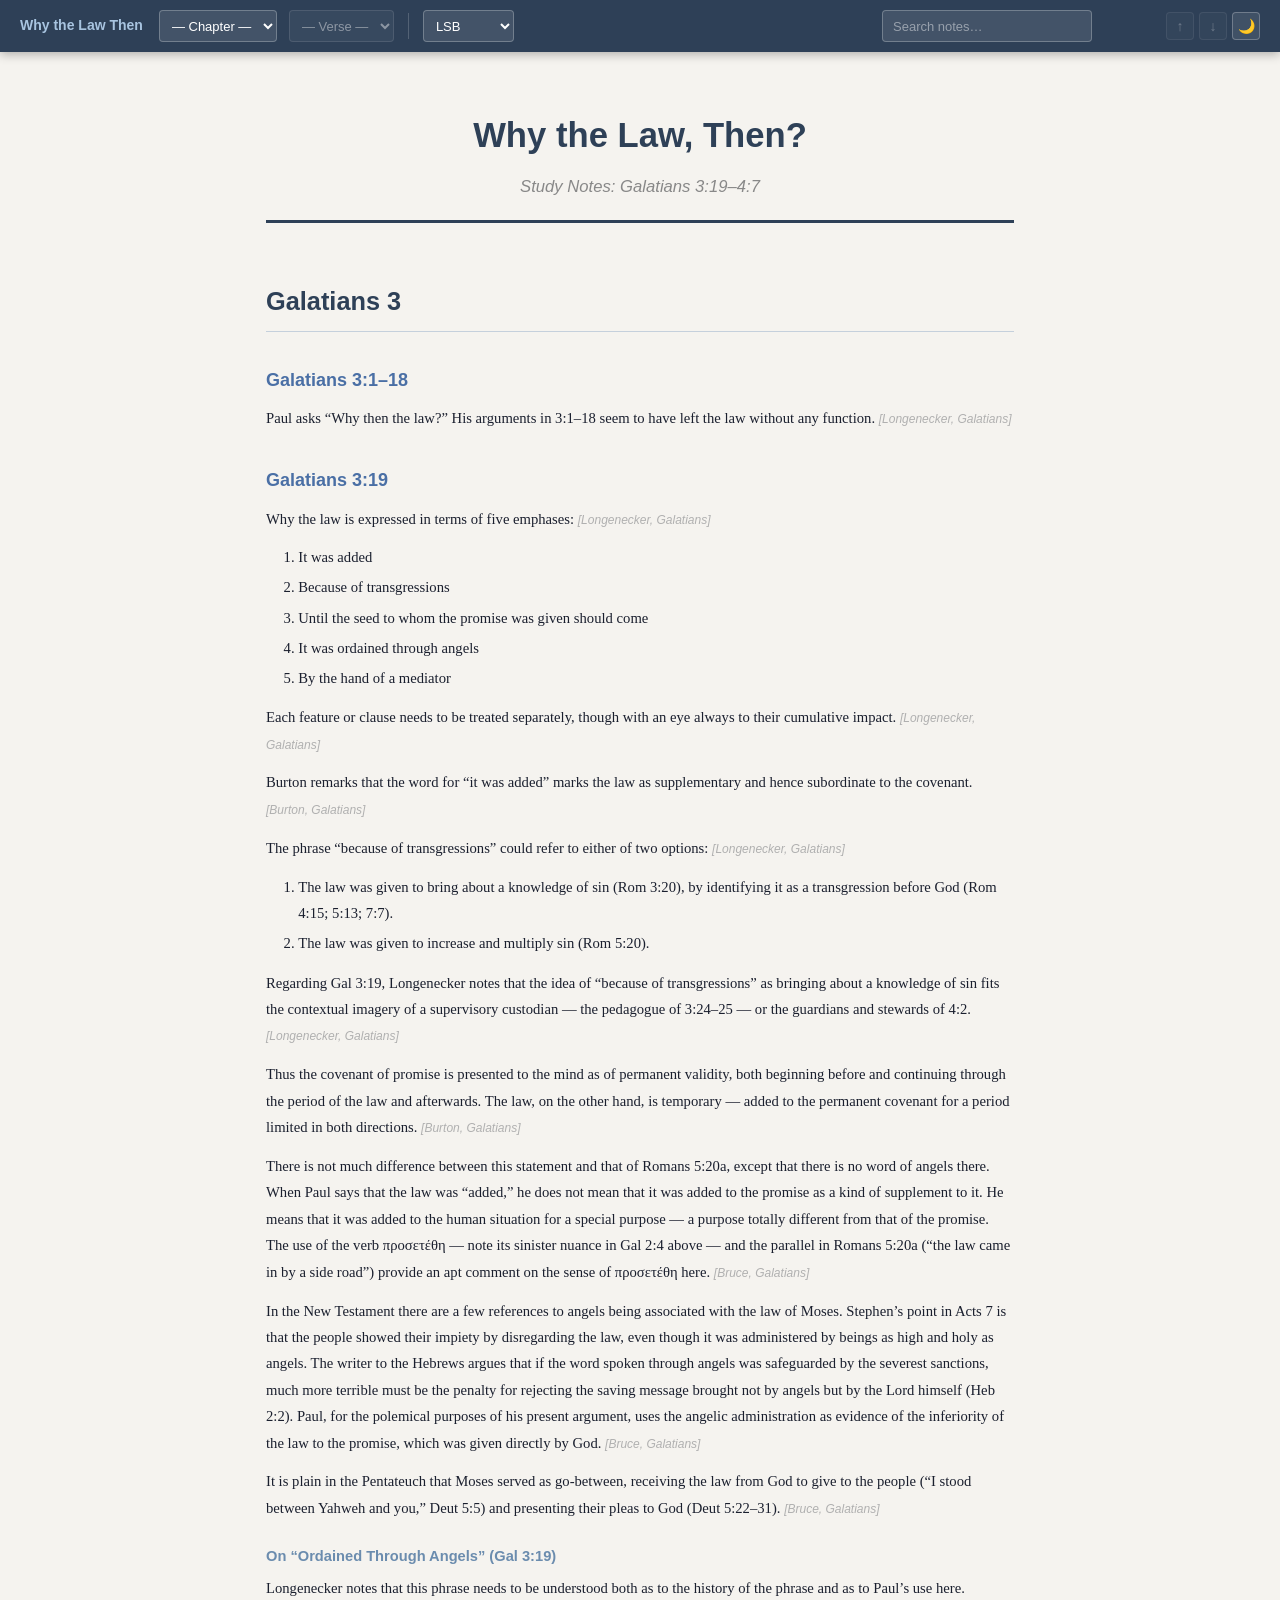
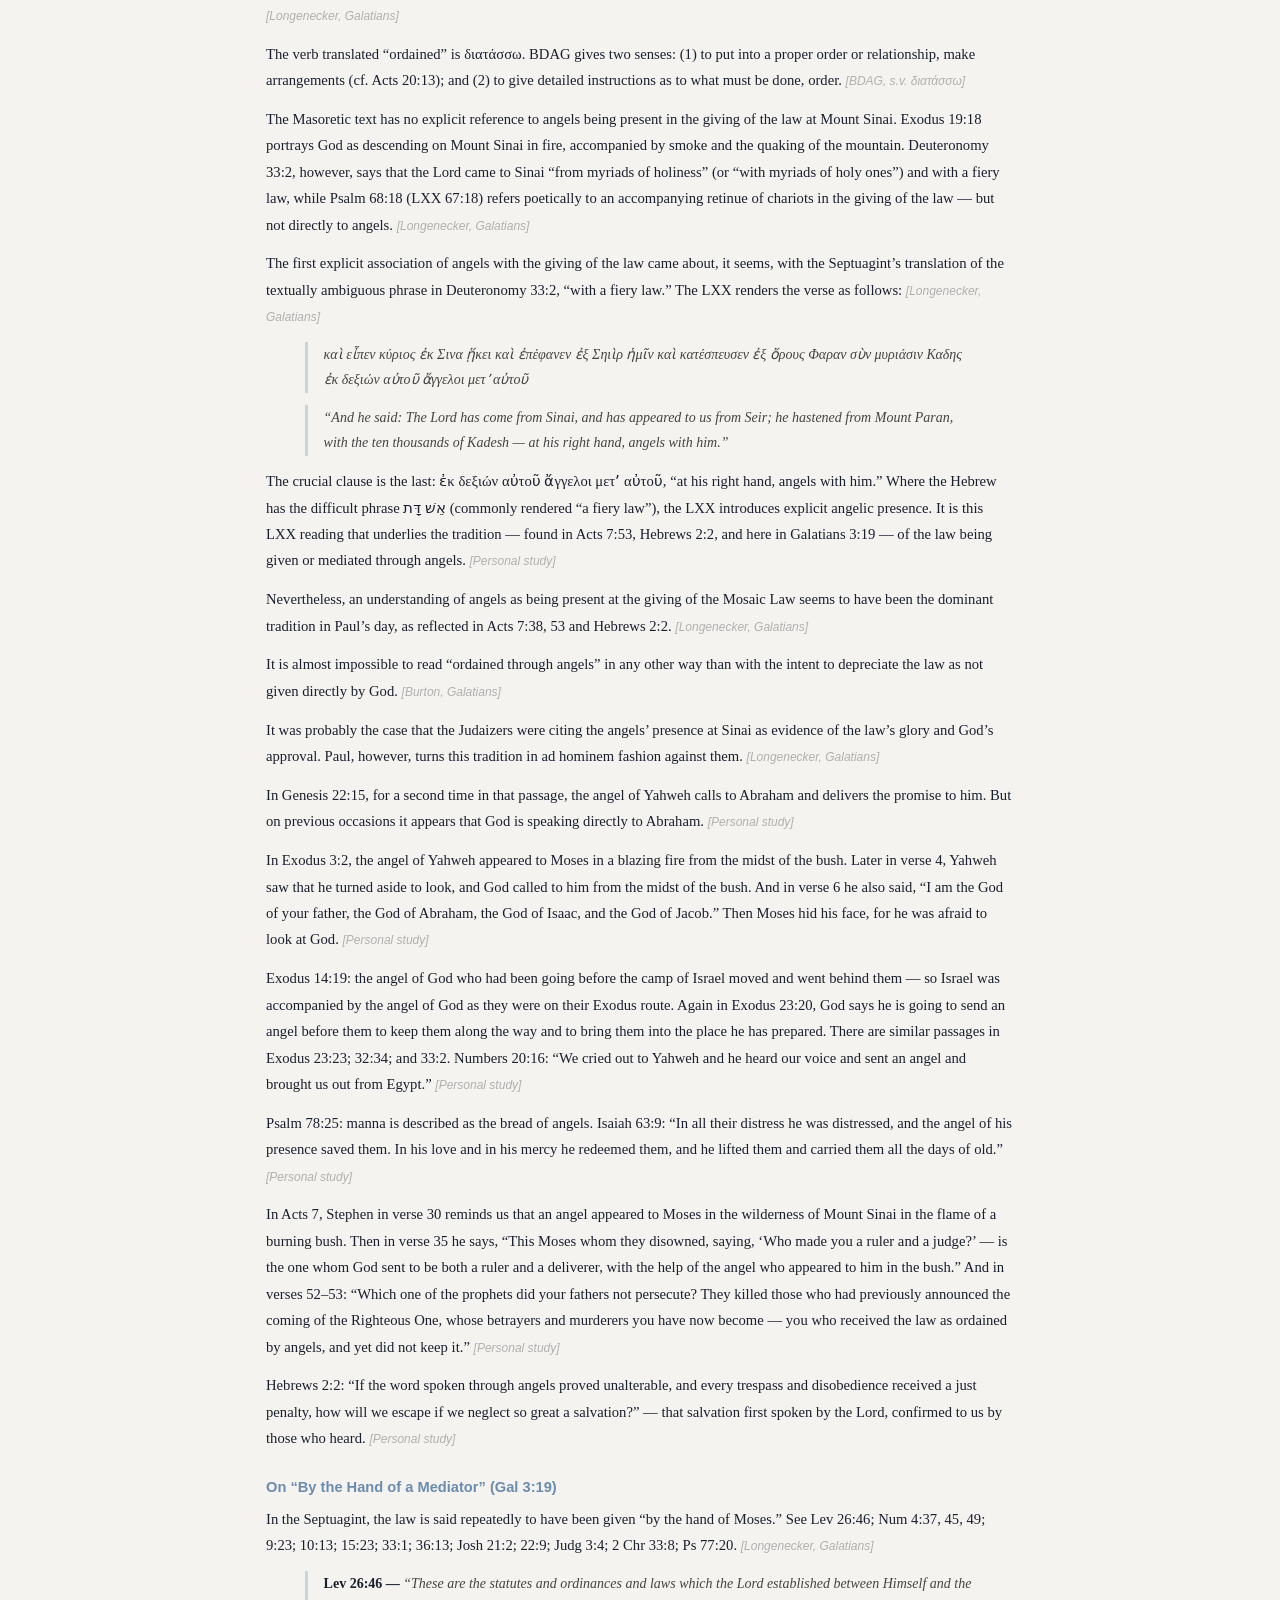
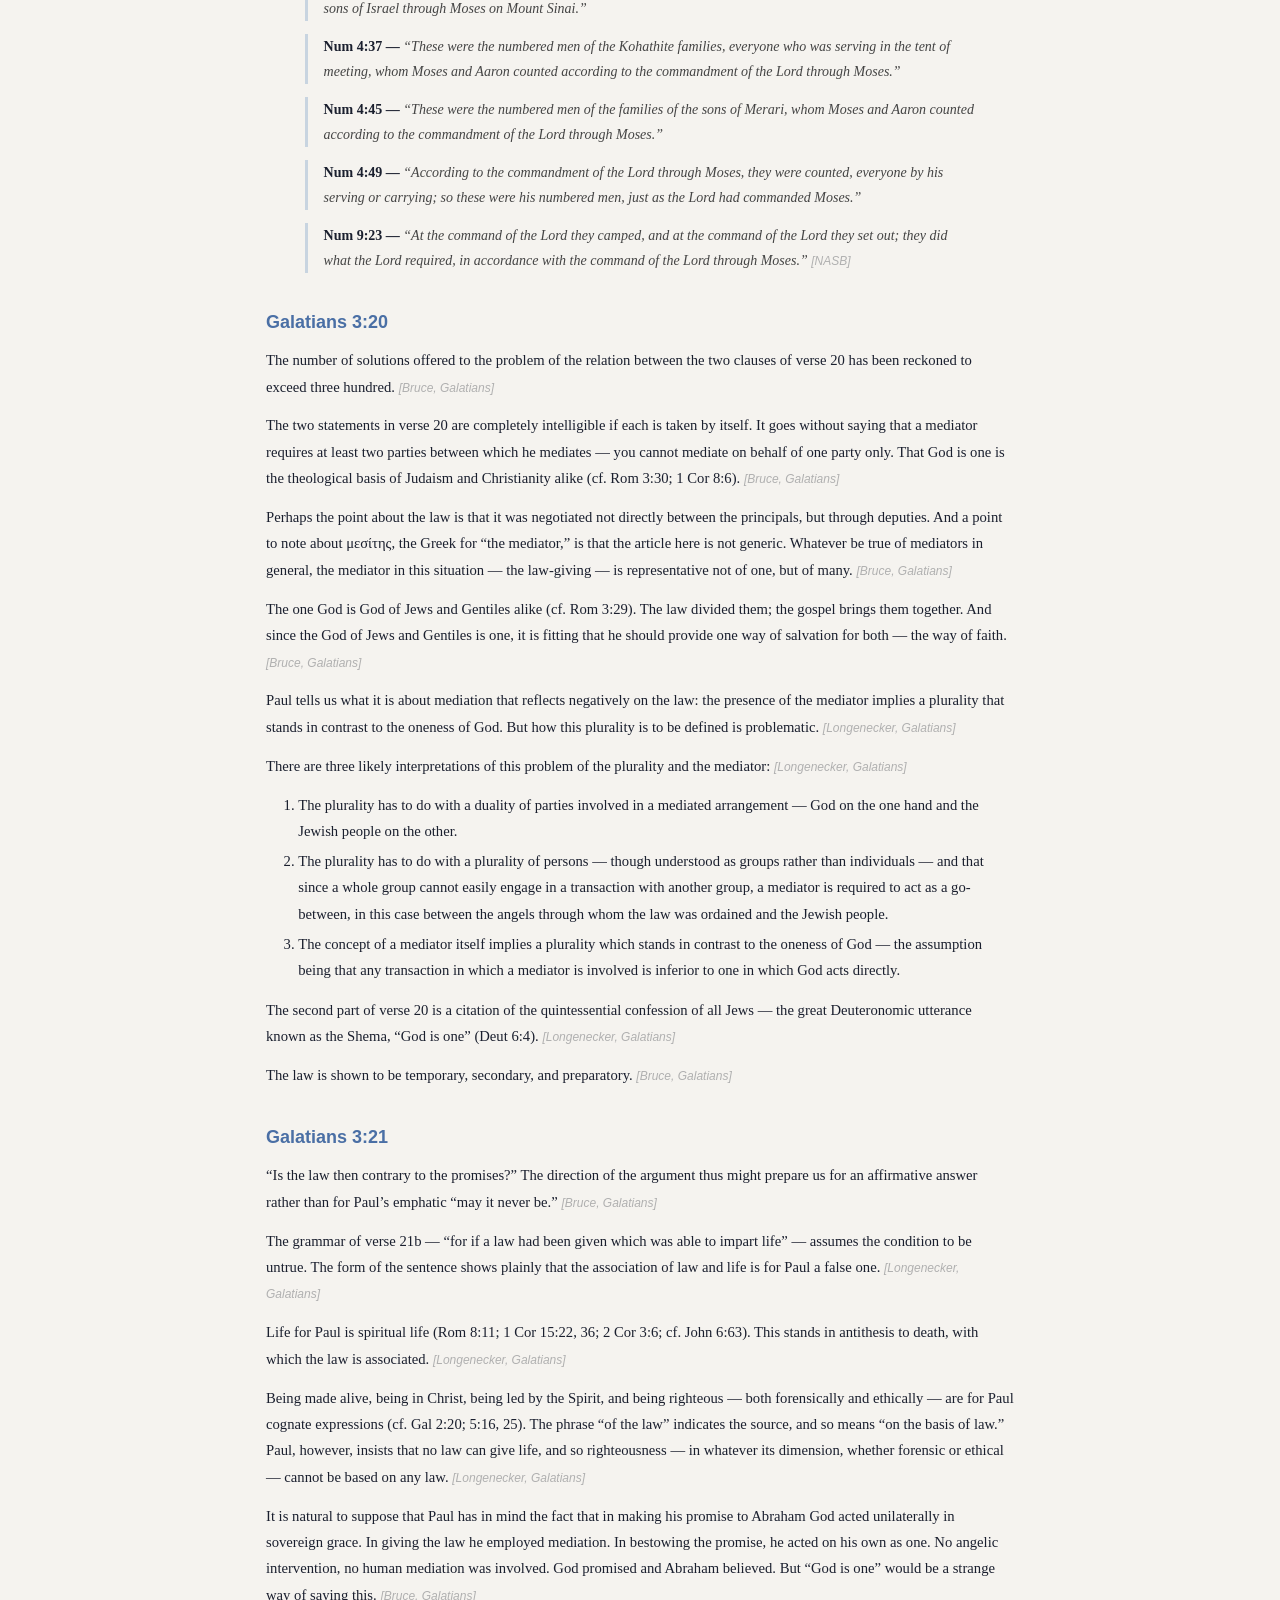
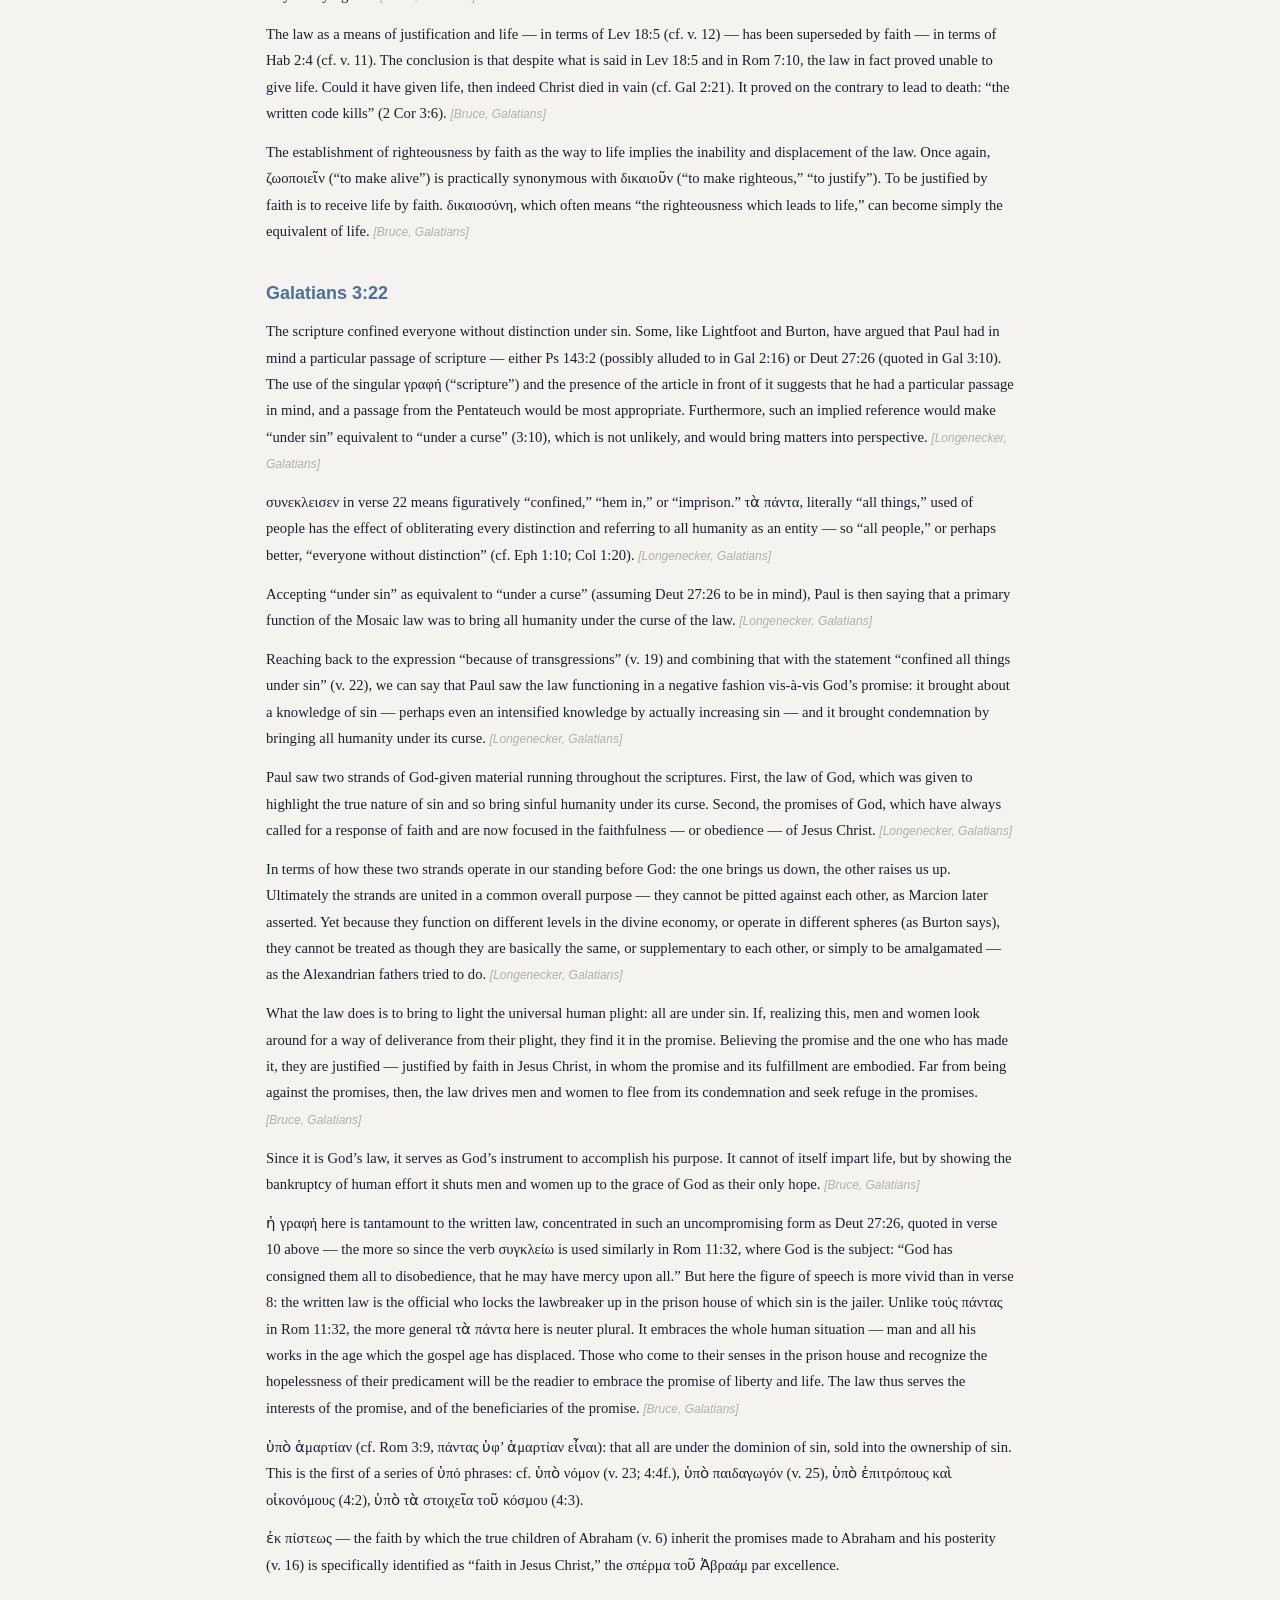
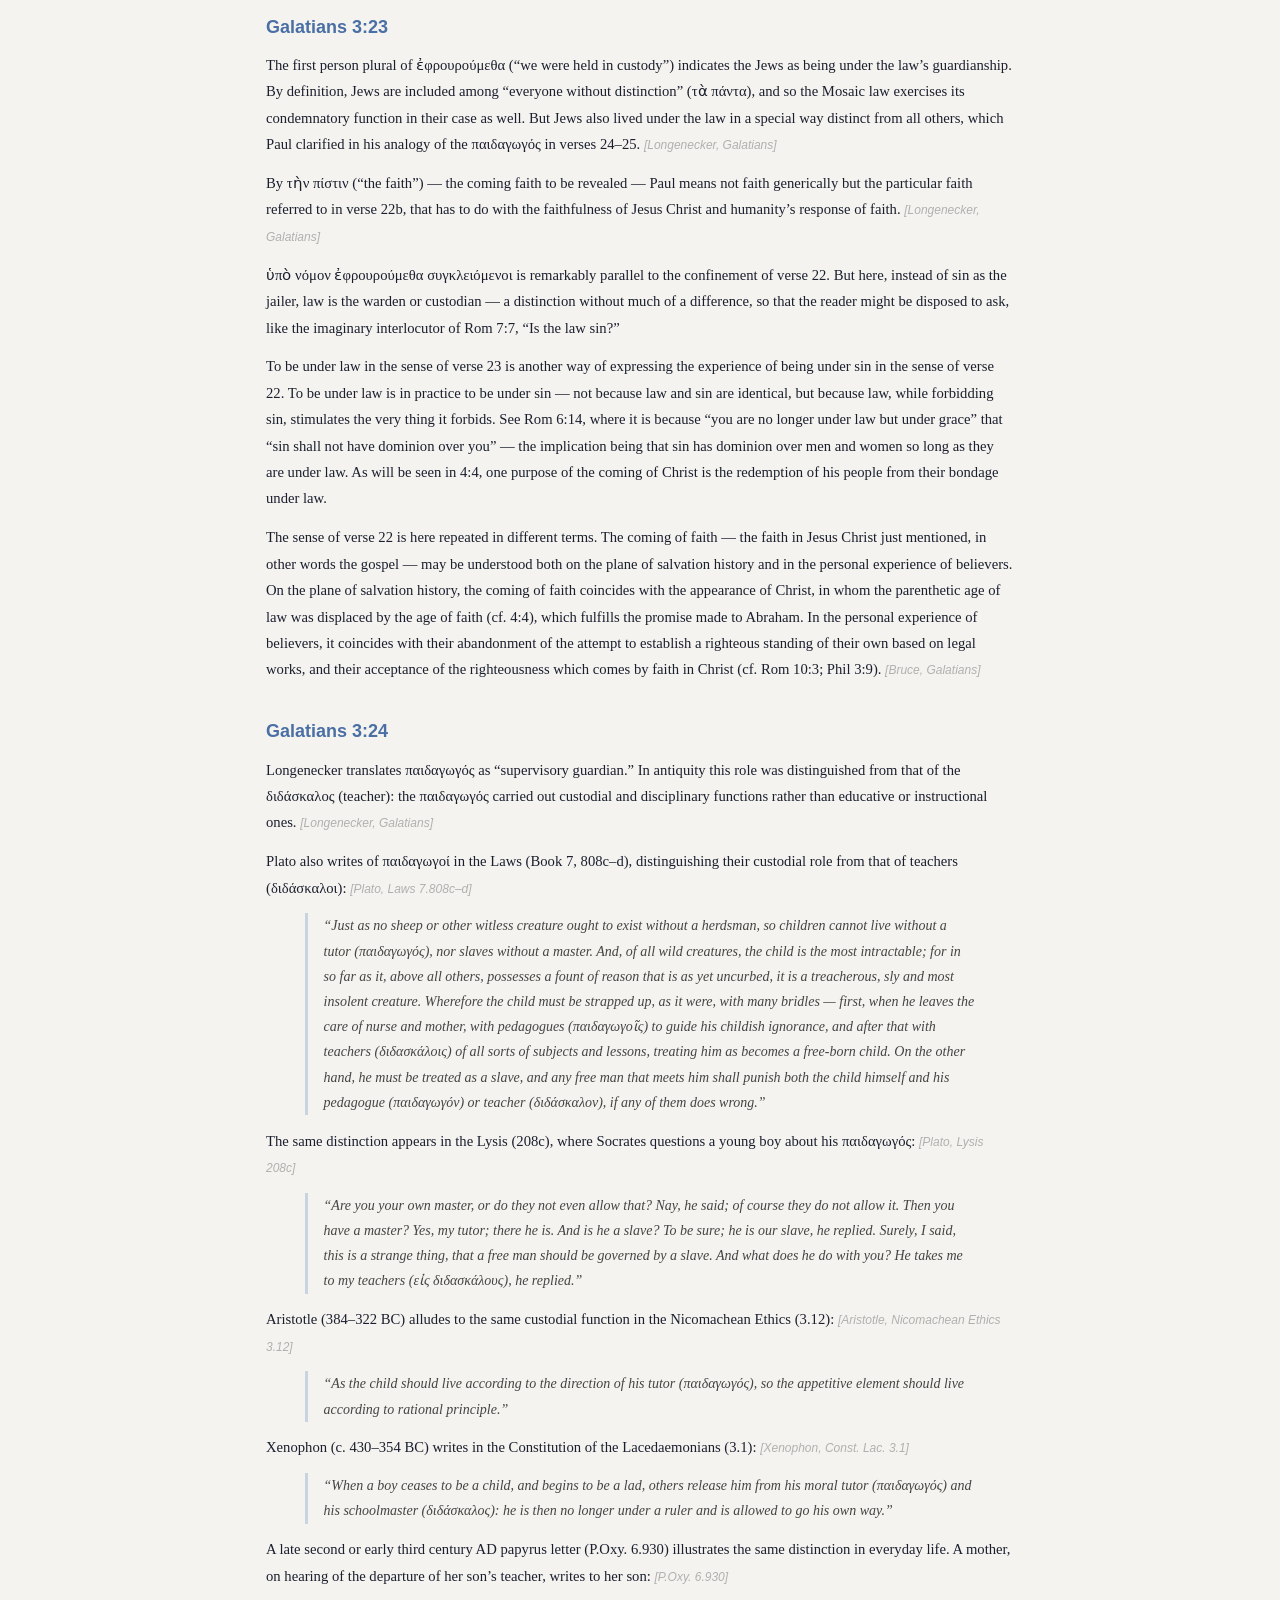
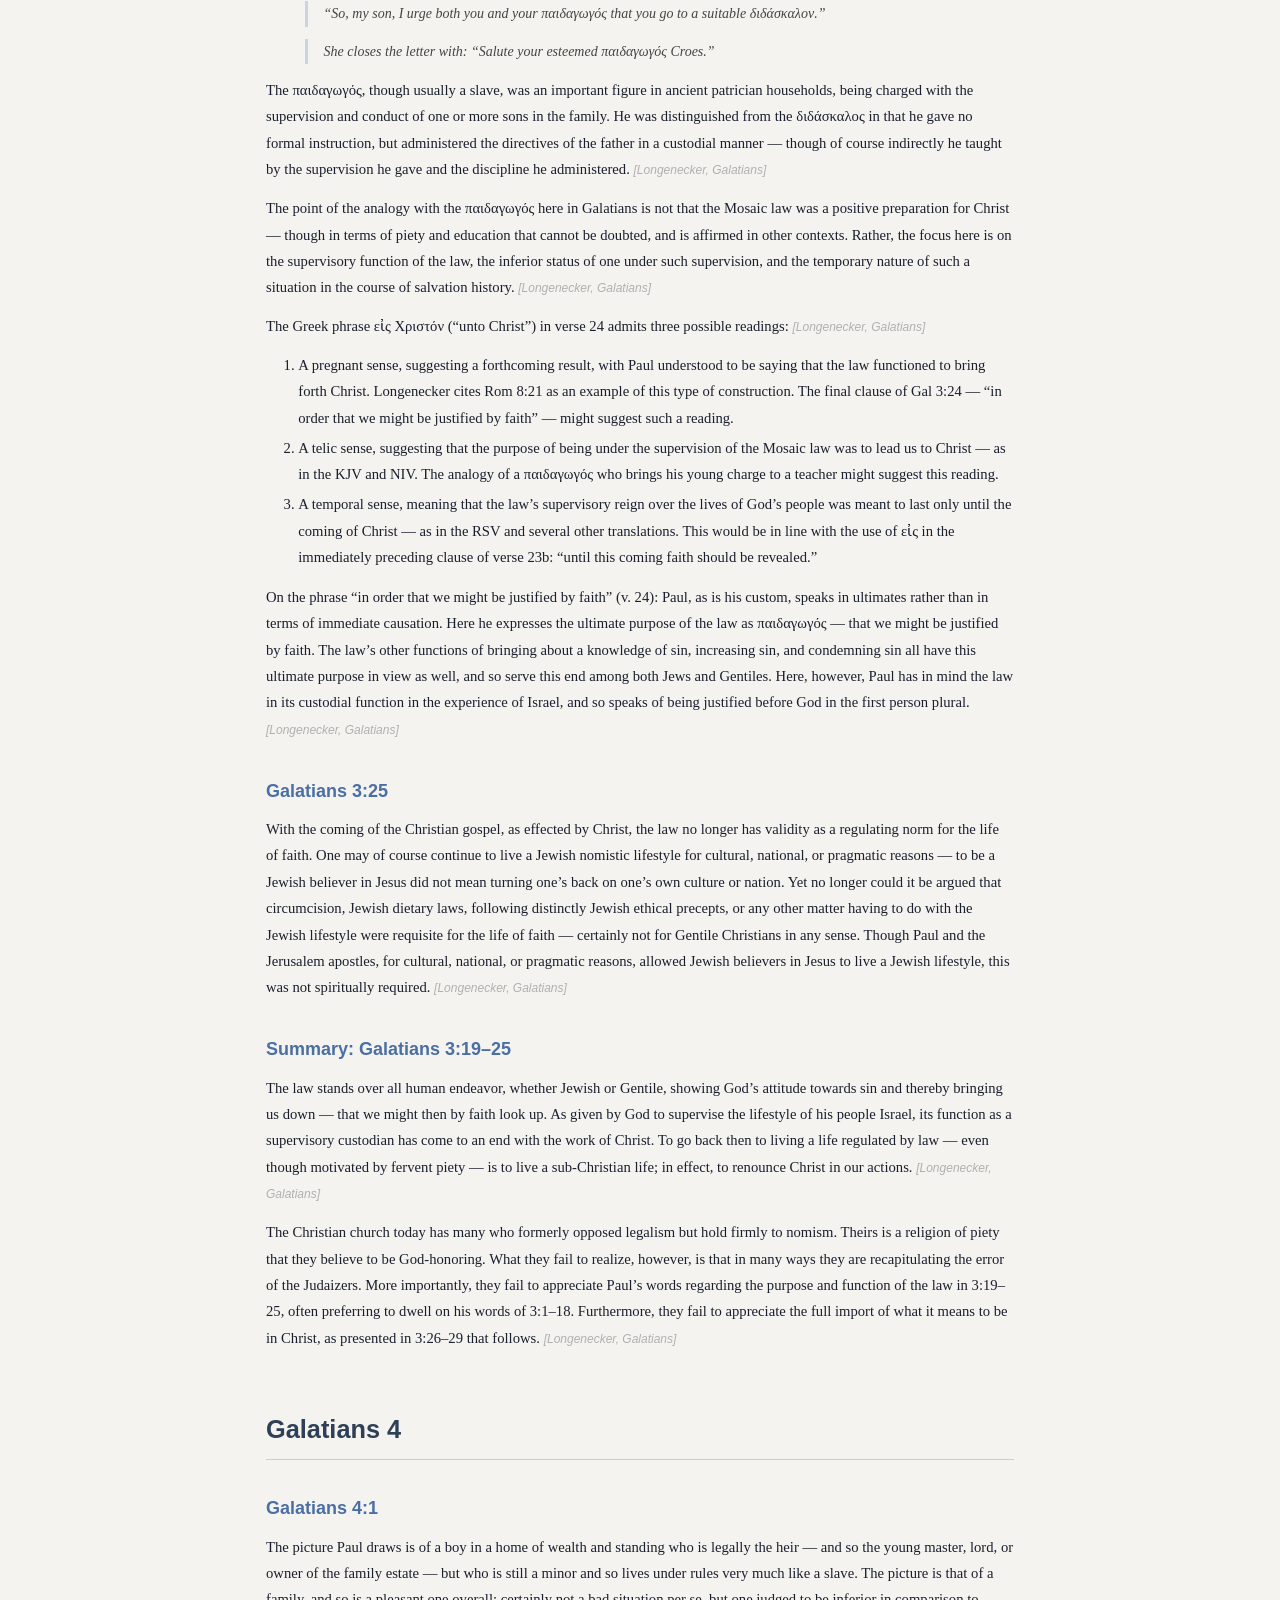
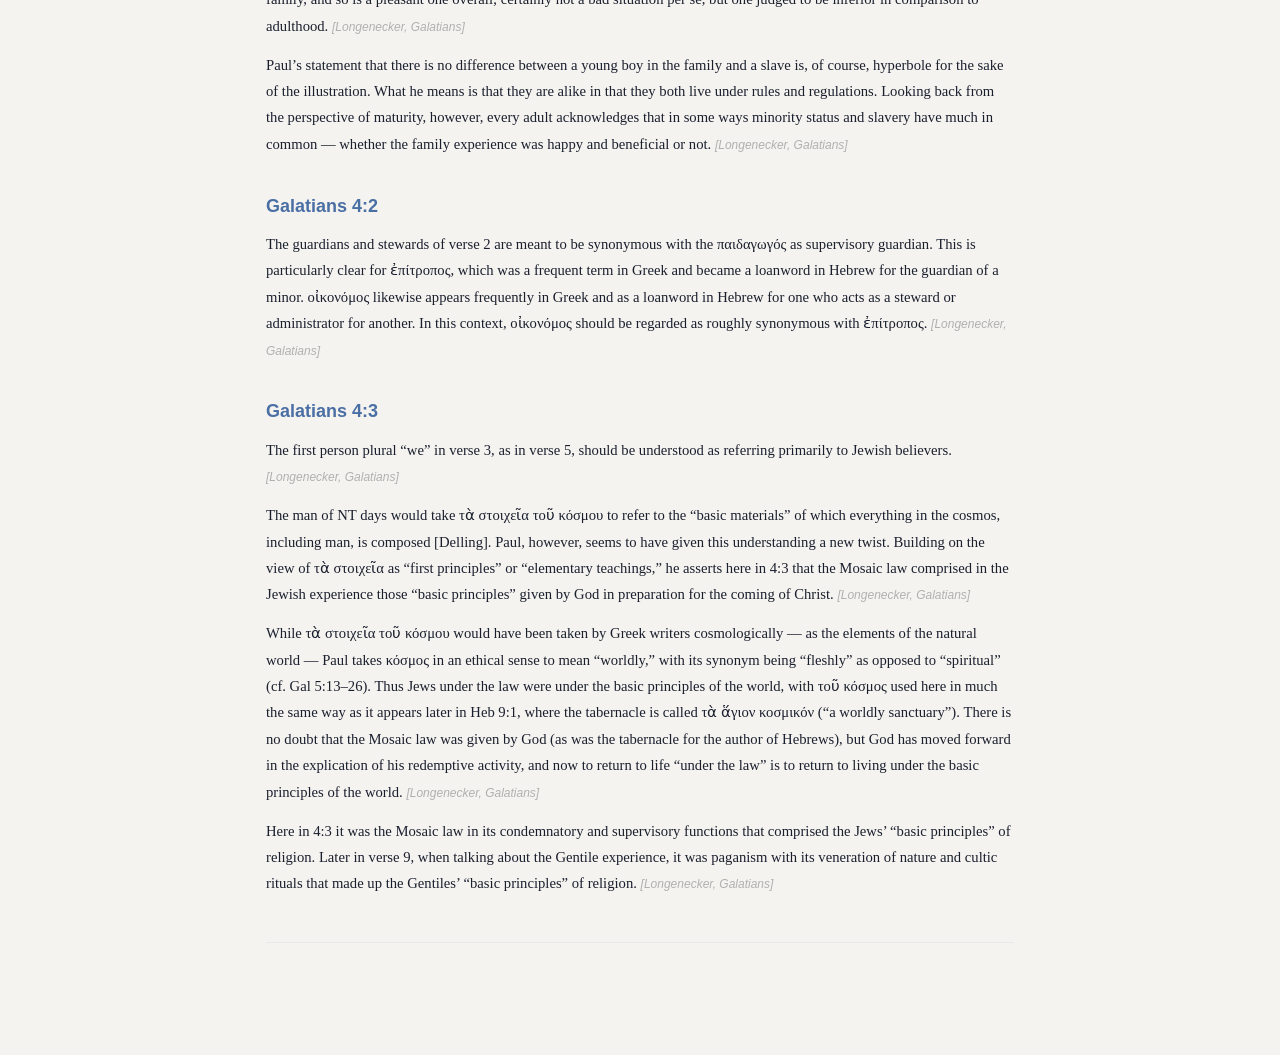
==== commit f616fe34: "Add personal note on Gal 3:23: hypo nomon and being under sin Co-Authored-By: Claude Sonnet 4.6 <nor" ====
--- a/index.html
+++ b/index.html
@@ -193,6 +193,10 @@
 
 <p>By &#964;&#8052;&#957; &#960;ί&#963;&#964;&#953;&#957; (&ldquo;the faith&rdquo;) &mdash; the coming faith to be revealed &mdash; Paul means not faith generically but the particular faith referred to in verse 22b, that has to do with the faithfulness of Jesus Christ and humanity&rsquo;s response of faith. <span class="src">[Longenecker, Galatians]</span></p>
 
+<p>ὑπὸ νόμον ἐφρουρούμεθα συγκλειόμενοι is remarkably parallel to the confinement of verse 22. But here, instead of sin as the jailer, law is the warden or custodian &mdash; a distinction without much of a difference, so that the reader might be disposed to ask, like the imaginary interlocutor of Rom 7:7, &ldquo;Is the law sin?&rdquo;</p>
+
+<p>To be under law in the sense of verse 23 is another way of expressing the experience of being under sin in the sense of verse 22. To be under law is in practice to be under sin &mdash; not because law and sin are identical, but because law, while forbidding sin, stimulates the very thing it forbids. See Rom 6:14, where it is because &ldquo;you are no longer under law but under grace&rdquo; that &ldquo;sin shall not have dominion over you&rdquo; &mdash; the implication being that sin has dominion over men and women so long as they are under law. As will be seen in 4:4, one purpose of the coming of Christ is the redemption of his people from their bondage under law.</p>
+
 <p>The sense of verse 22 is here repeated in different terms. The coming of faith &mdash; the faith in Jesus Christ just mentioned, in other words the gospel &mdash; may be understood both on the plane of salvation history and in the personal experience of believers. On the plane of salvation history, the coming of faith coincides with the appearance of Christ, in whom the parenthetic age of law was displaced by the age of faith (cf. 4:4), which fulfills the promise made to Abraham. In the personal experience of believers, it coincides with their abandonment of the attempt to establish a righteous standing of their own based on legal works, and their acceptance of the righteousness which comes by faith in Christ (cf. Rom 10:3; Phil 3:9). <span class="src">[Bruce, Galatians]</span></p>
 
 <!-- §GAL-3-24 -->
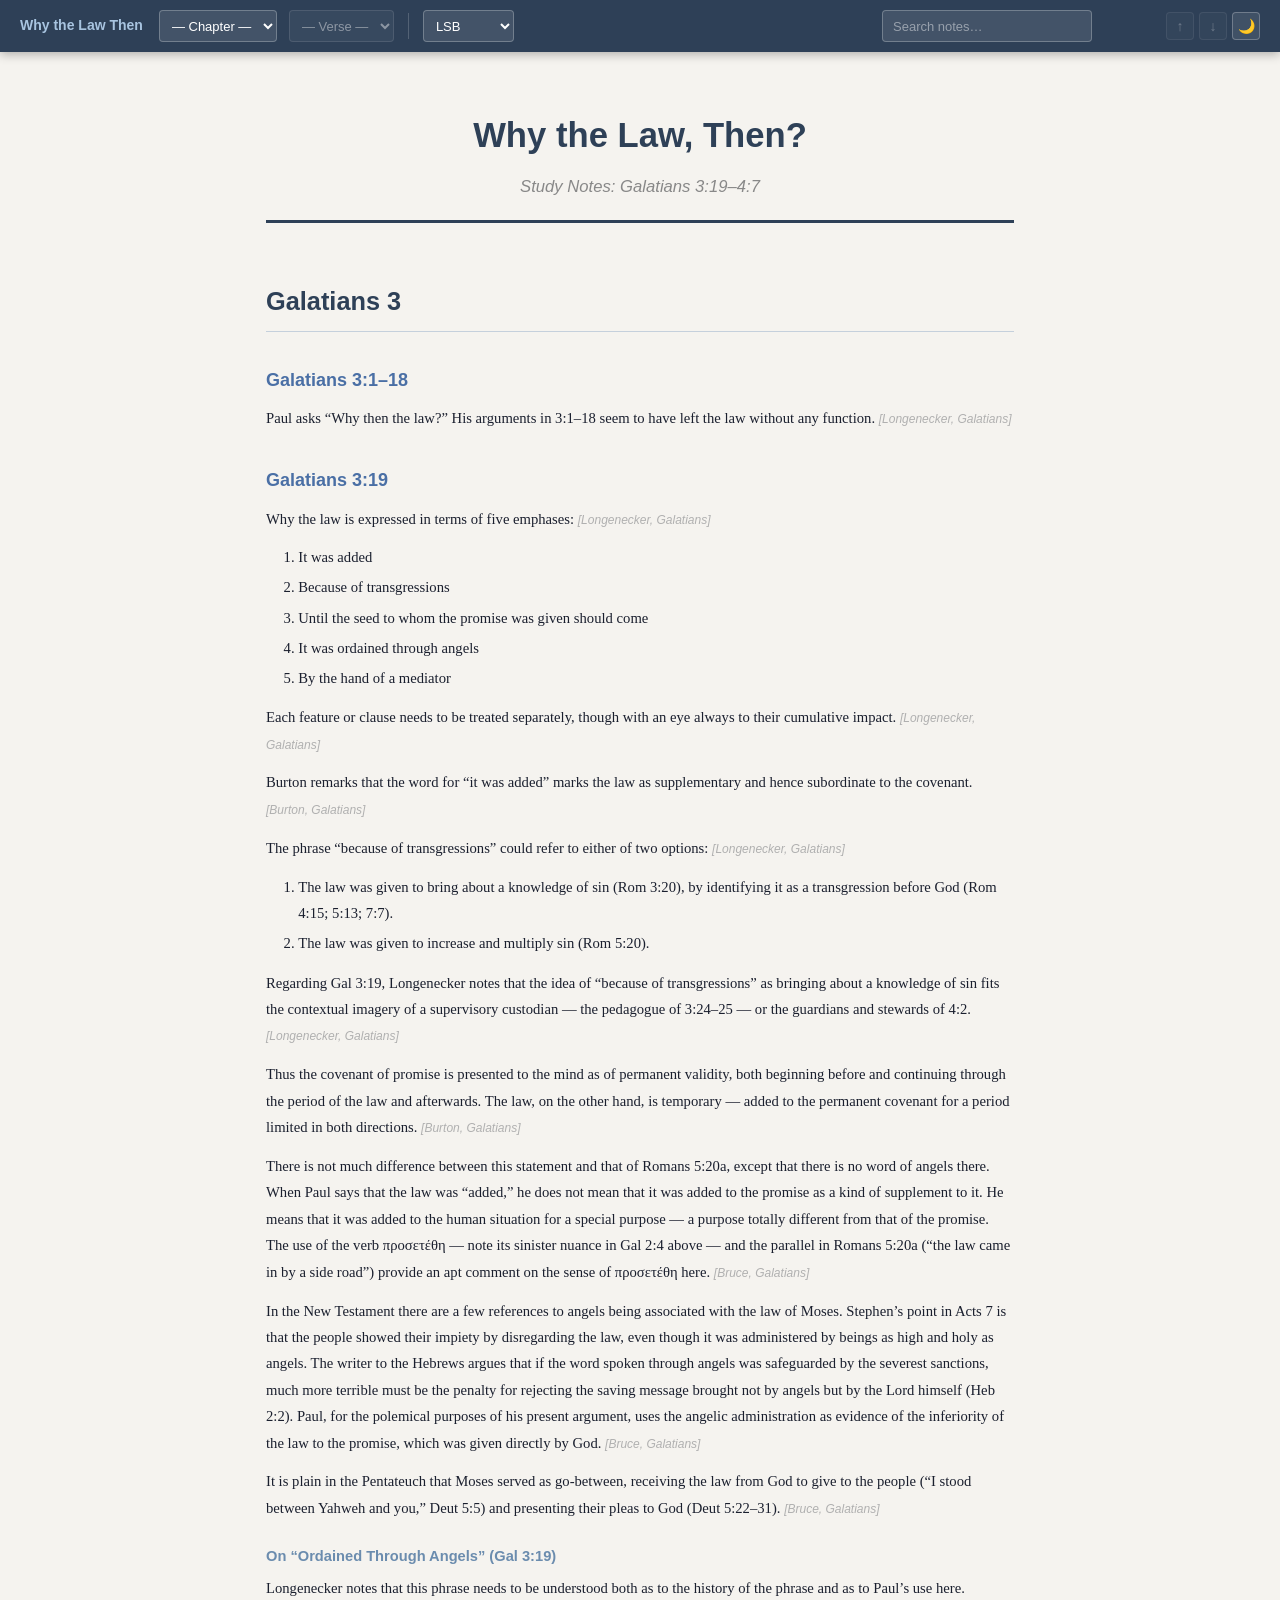
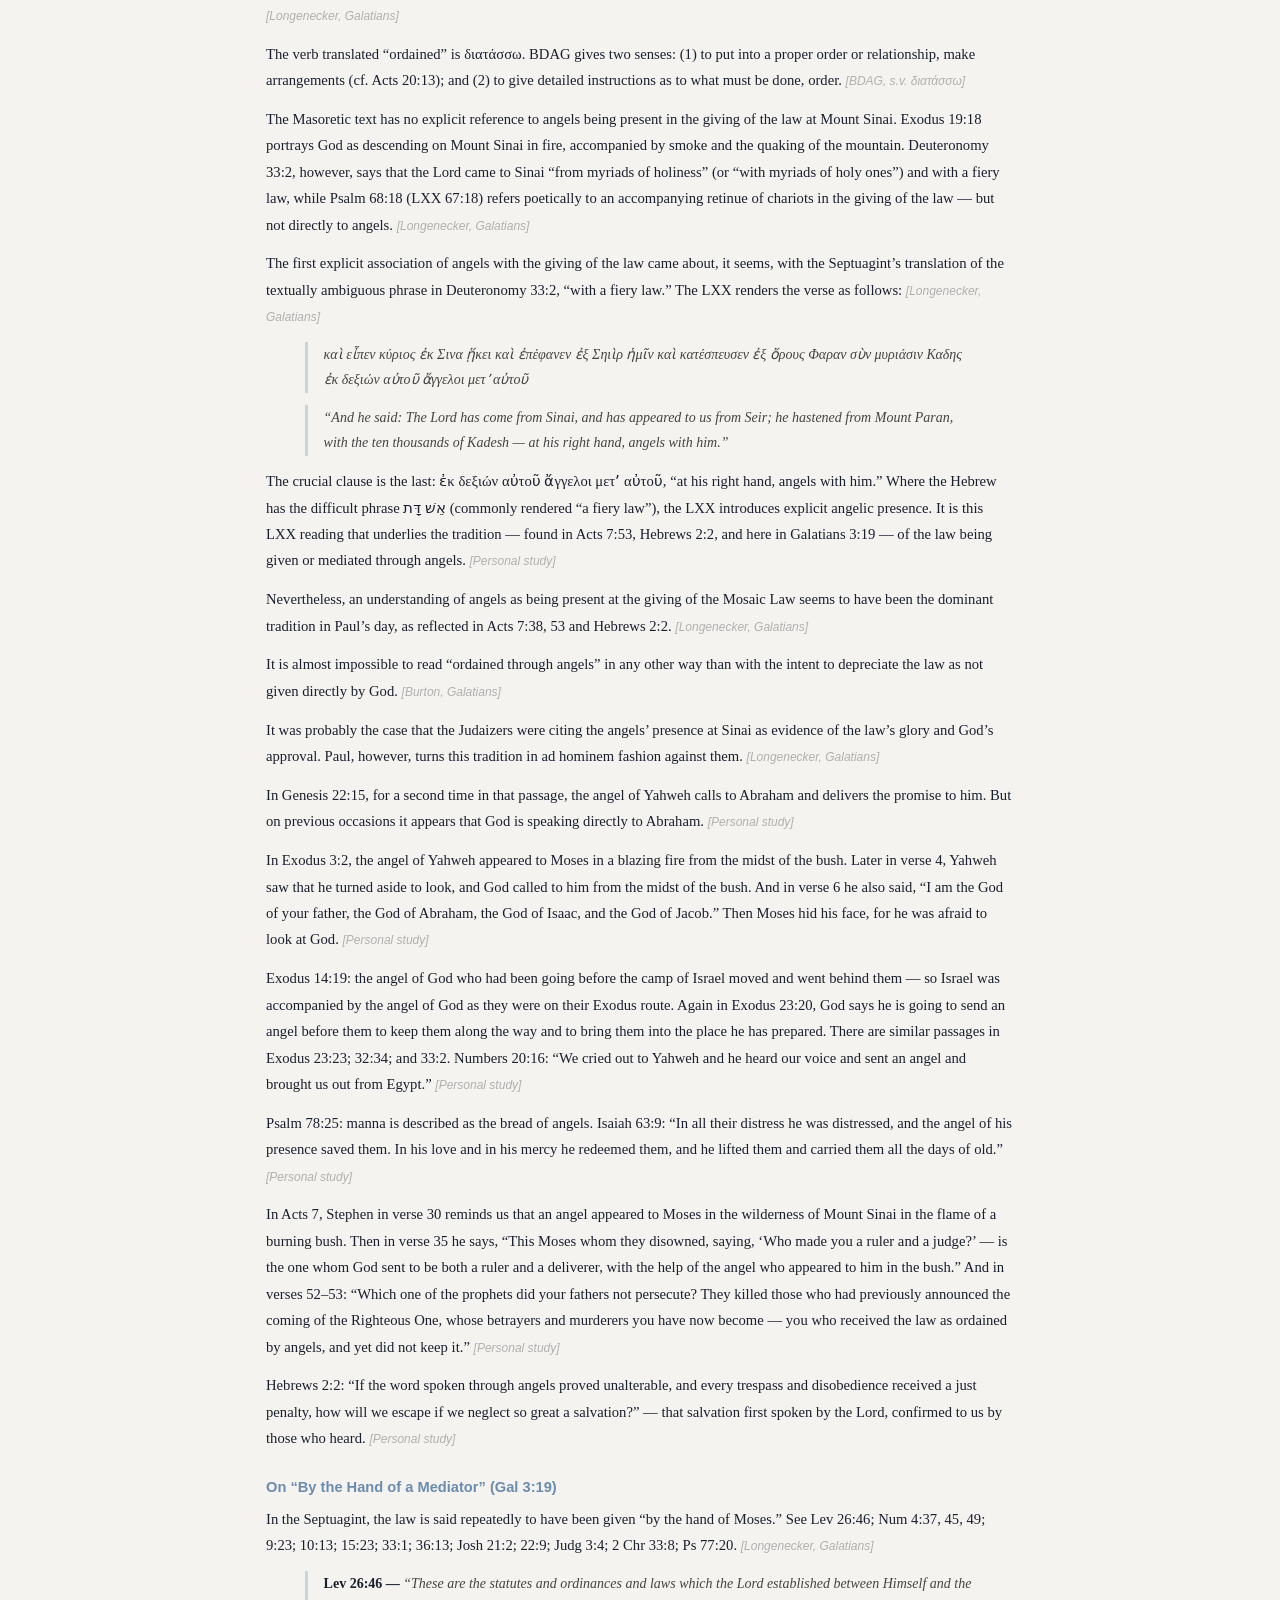
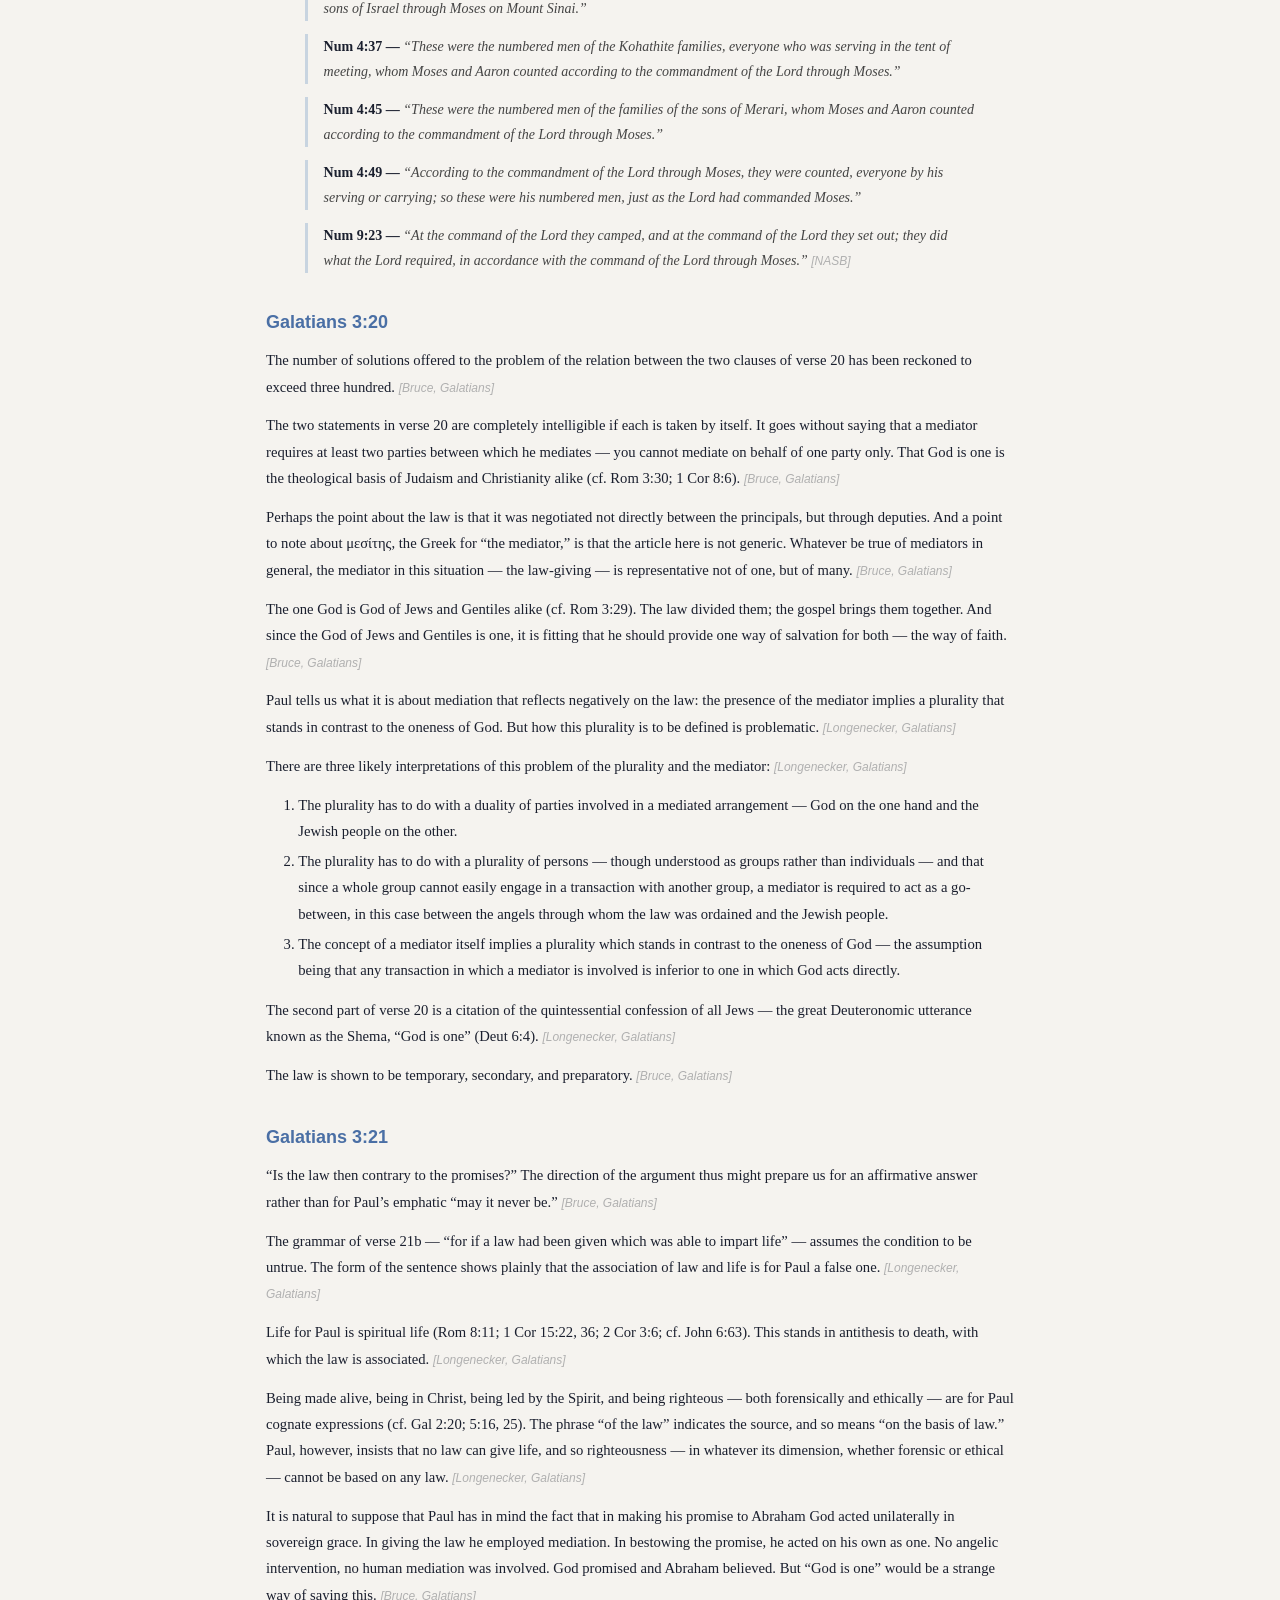
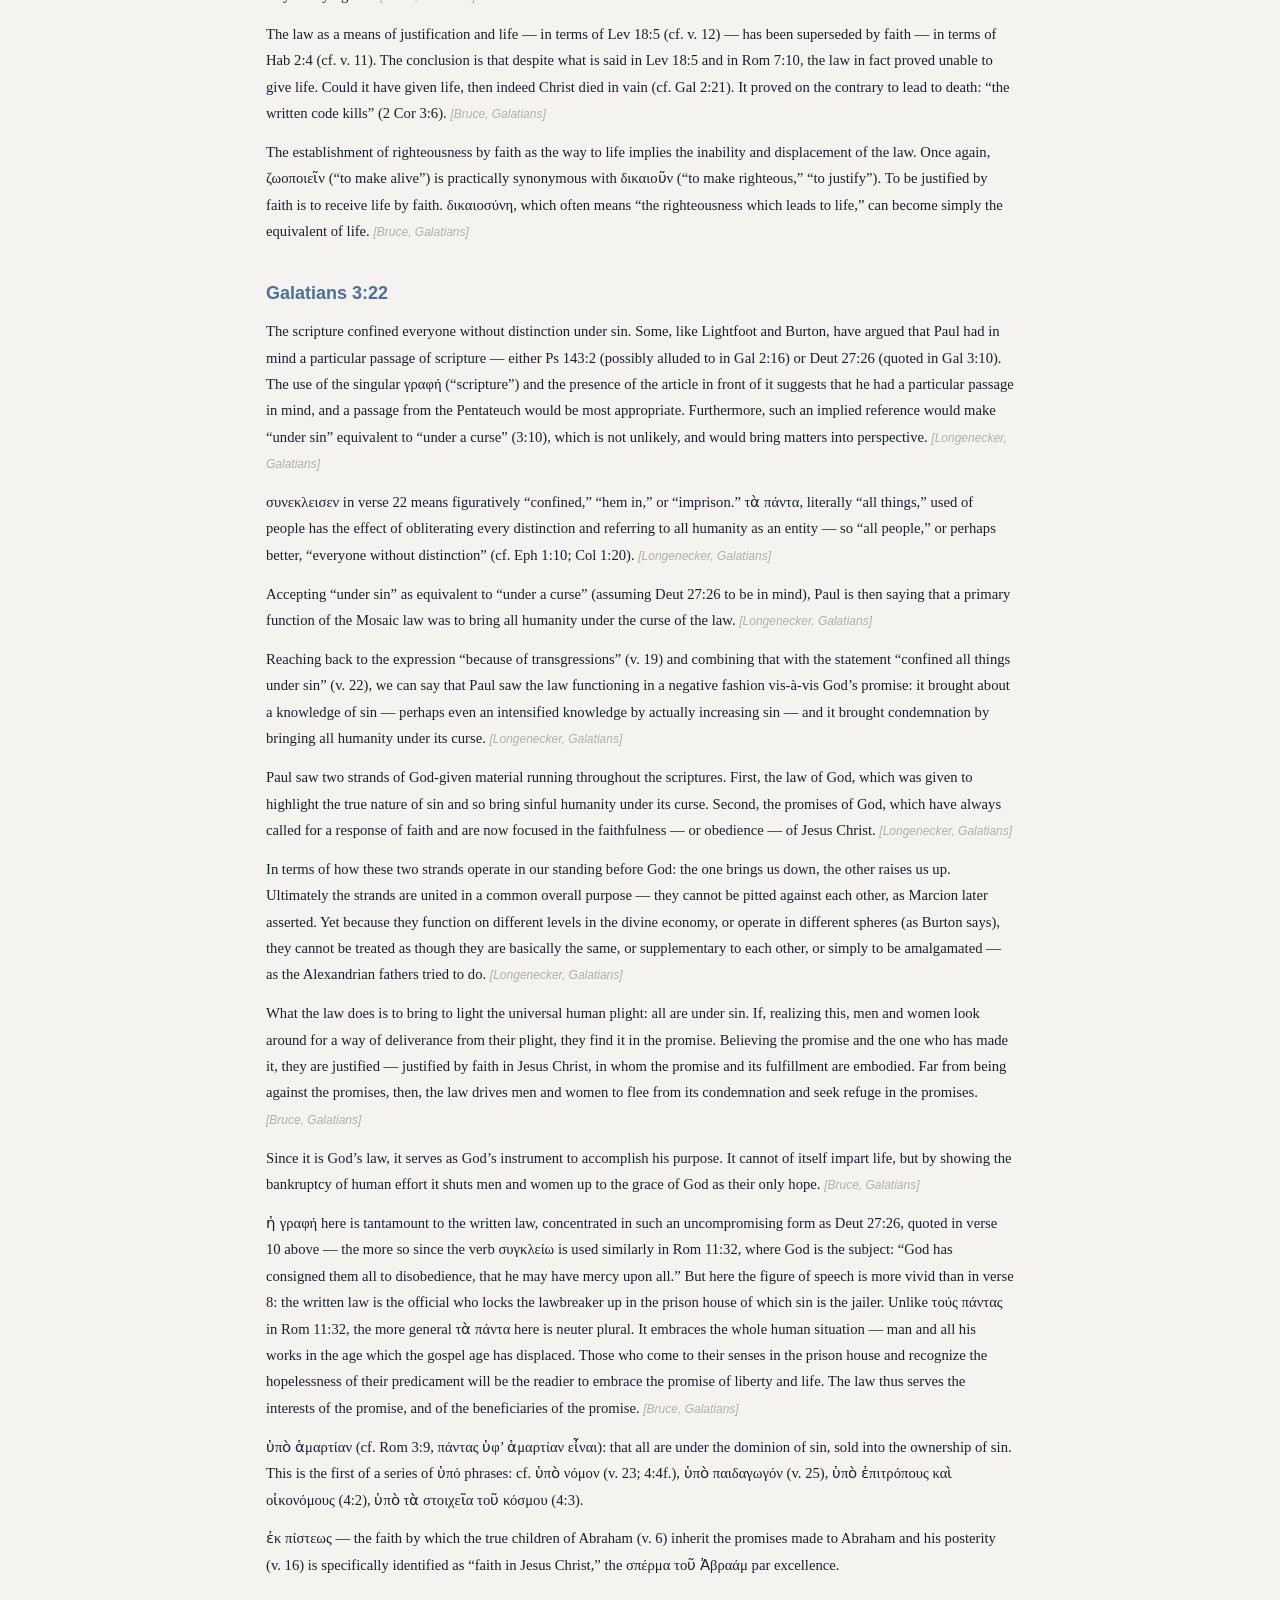
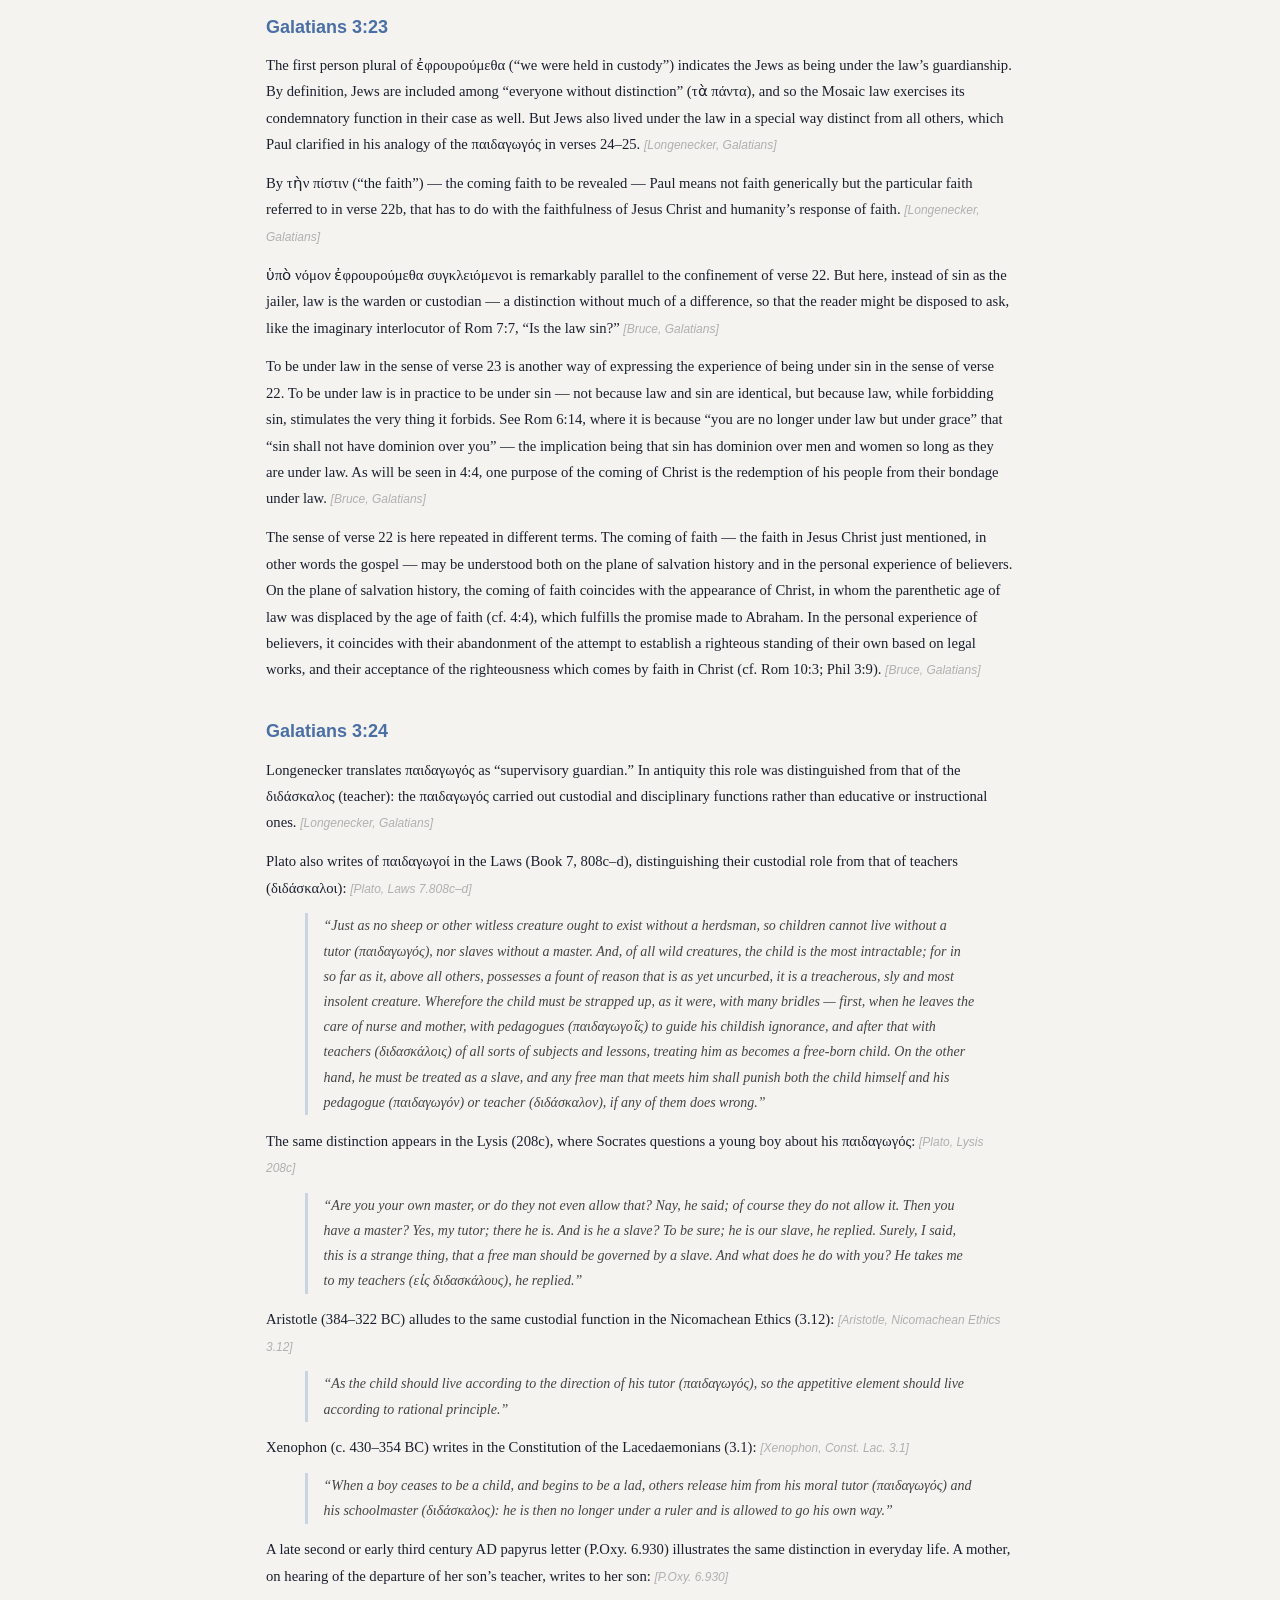
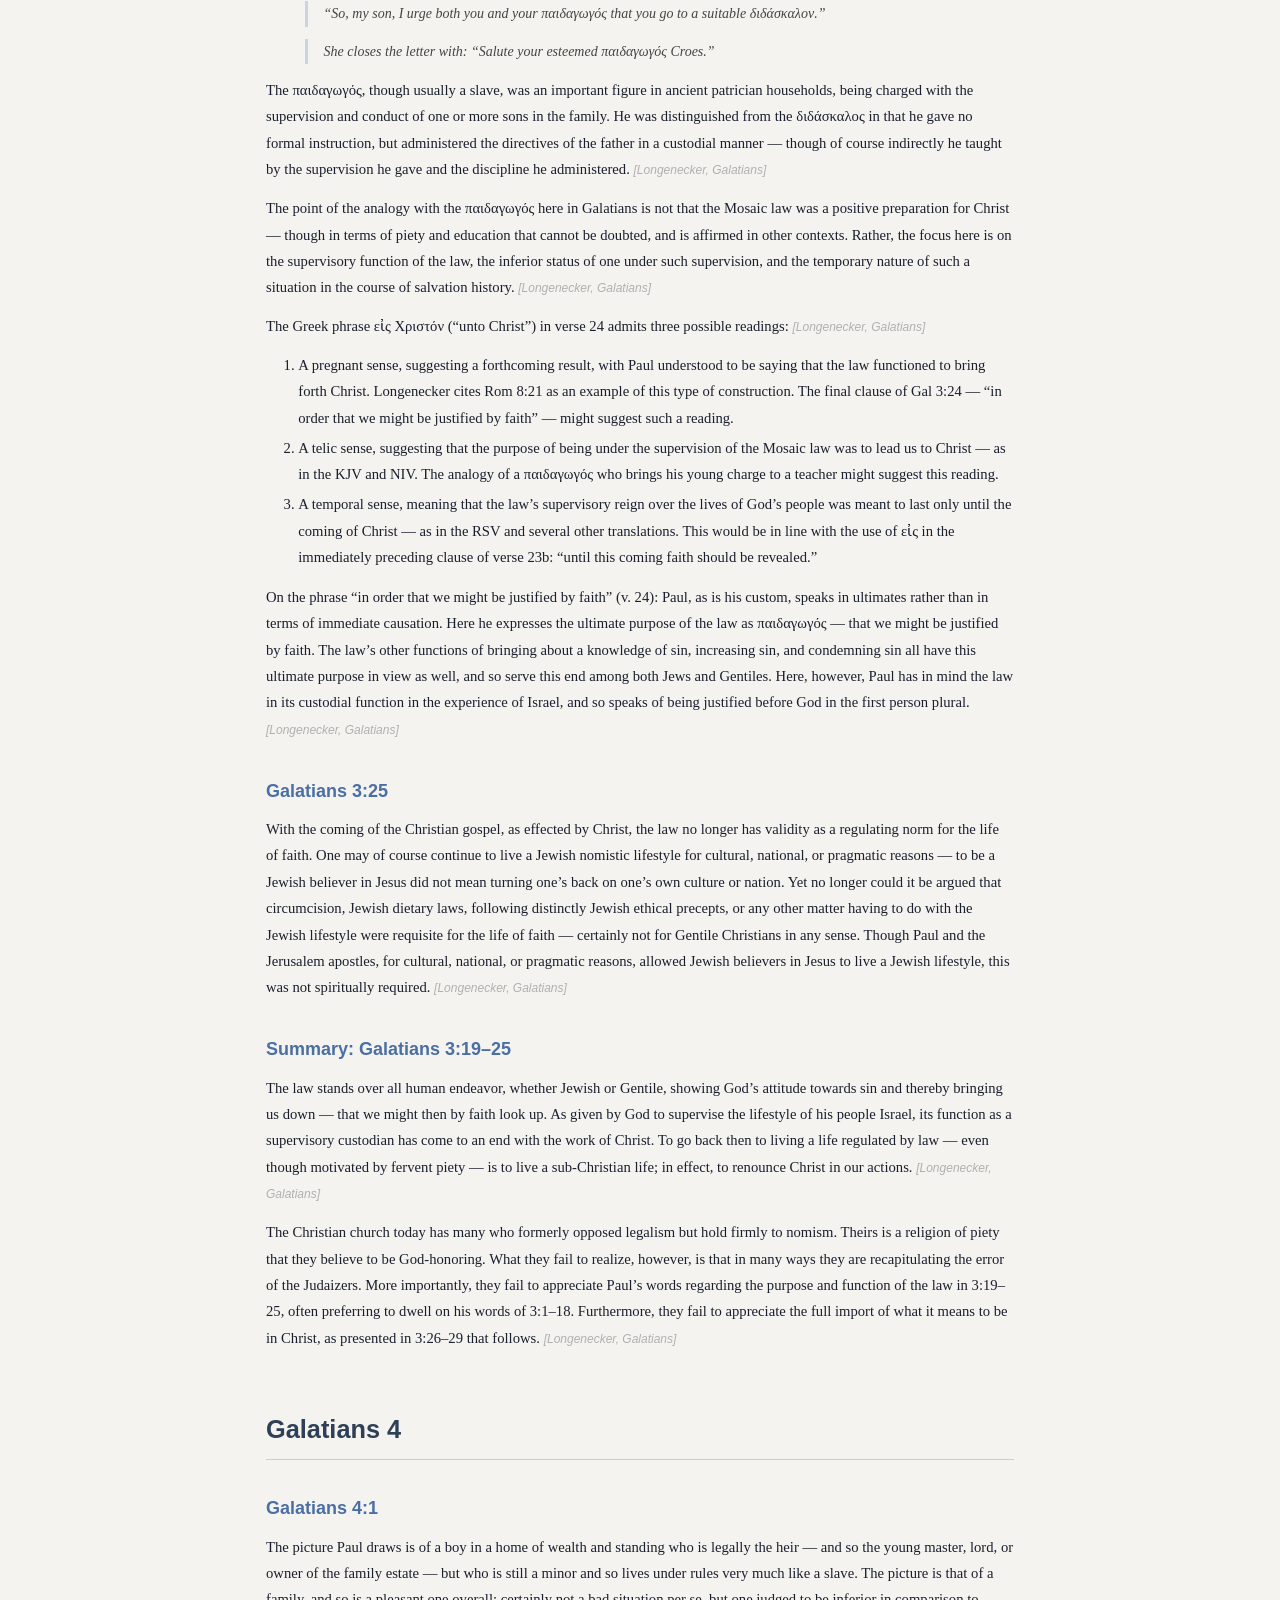
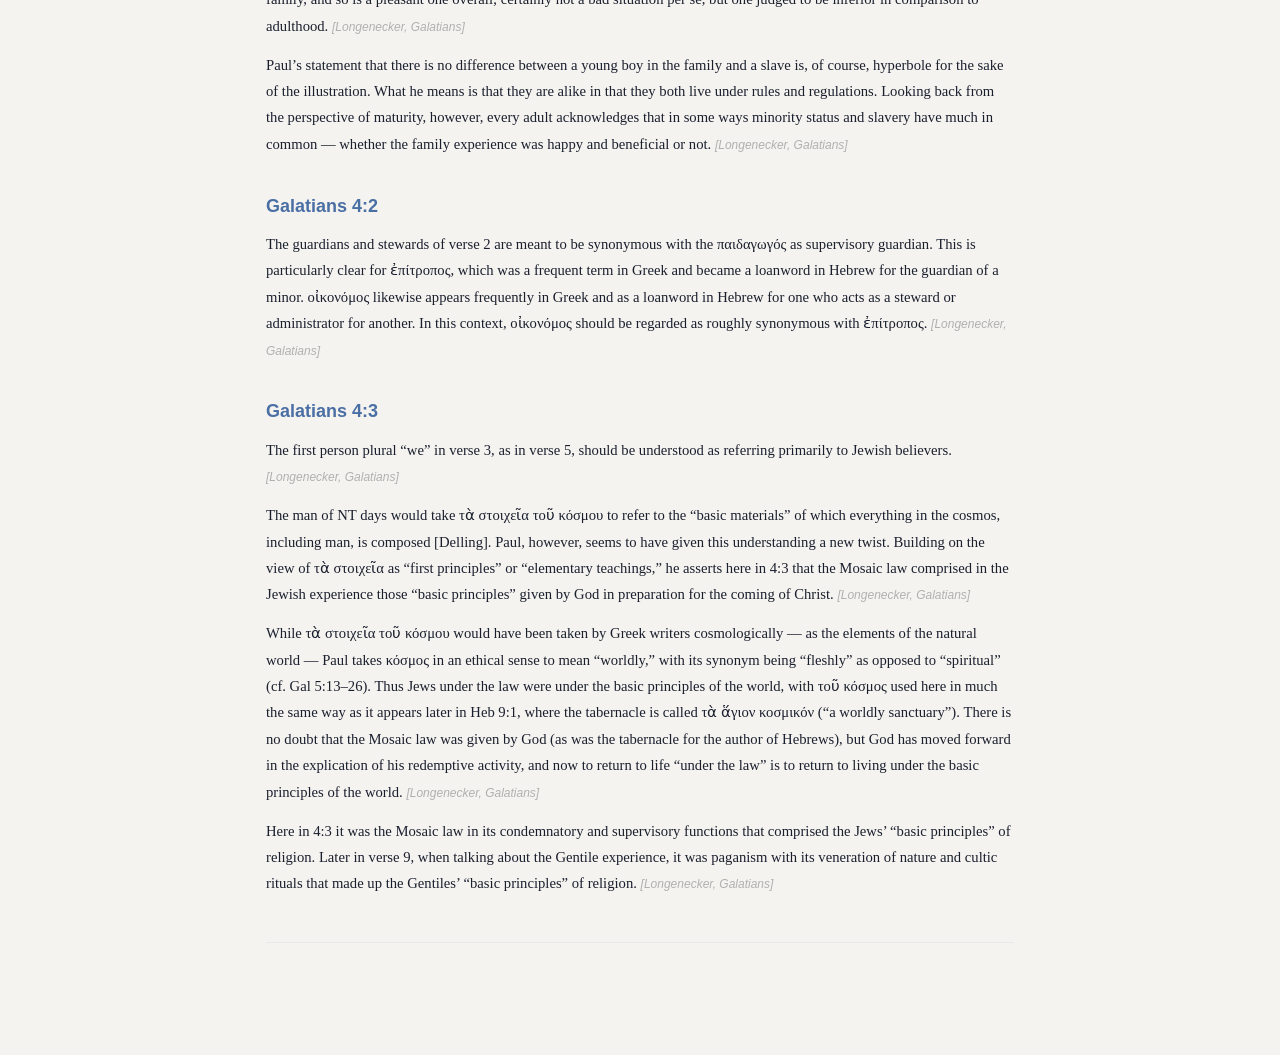
==== commit f05f8fae: "Add missing Bruce attribution to Gal 3:23 notes Co-Authored-By: Claude Sonnet 4.6 <noreply@anthropic" ====
--- a/index.html
+++ b/index.html
@@ -193,9 +193,9 @@
 
 <p>By &#964;&#8052;&#957; &#960;ί&#963;&#964;&#953;&#957; (&ldquo;the faith&rdquo;) &mdash; the coming faith to be revealed &mdash; Paul means not faith generically but the particular faith referred to in verse 22b, that has to do with the faithfulness of Jesus Christ and humanity&rsquo;s response of faith. <span class="src">[Longenecker, Galatians]</span></p>
 
-<p>ὑπὸ νόμον ἐφρουρούμεθα συγκλειόμενοι is remarkably parallel to the confinement of verse 22. But here, instead of sin as the jailer, law is the warden or custodian &mdash; a distinction without much of a difference, so that the reader might be disposed to ask, like the imaginary interlocutor of Rom 7:7, &ldquo;Is the law sin?&rdquo;</p>
-
-<p>To be under law in the sense of verse 23 is another way of expressing the experience of being under sin in the sense of verse 22. To be under law is in practice to be under sin &mdash; not because law and sin are identical, but because law, while forbidding sin, stimulates the very thing it forbids. See Rom 6:14, where it is because &ldquo;you are no longer under law but under grace&rdquo; that &ldquo;sin shall not have dominion over you&rdquo; &mdash; the implication being that sin has dominion over men and women so long as they are under law. As will be seen in 4:4, one purpose of the coming of Christ is the redemption of his people from their bondage under law.</p>
+<p>ὑπὸ νόμον ἐφρουρούμεθα συγκλειόμενοι is remarkably parallel to the confinement of verse 22. But here, instead of sin as the jailer, law is the warden or custodian &mdash; a distinction without much of a difference, so that the reader might be disposed to ask, like the imaginary interlocutor of Rom 7:7, &ldquo;Is the law sin?&rdquo; <span class="src">[Bruce, Galatians]</span></p>
+
+<p>To be under law in the sense of verse 23 is another way of expressing the experience of being under sin in the sense of verse 22. To be under law is in practice to be under sin &mdash; not because law and sin are identical, but because law, while forbidding sin, stimulates the very thing it forbids. See Rom 6:14, where it is because &ldquo;you are no longer under law but under grace&rdquo; that &ldquo;sin shall not have dominion over you&rdquo; &mdash; the implication being that sin has dominion over men and women so long as they are under law. As will be seen in 4:4, one purpose of the coming of Christ is the redemption of his people from their bondage under law. <span class="src">[Bruce, Galatians]</span></p>
 
 <p>The sense of verse 22 is here repeated in different terms. The coming of faith &mdash; the faith in Jesus Christ just mentioned, in other words the gospel &mdash; may be understood both on the plane of salvation history and in the personal experience of believers. On the plane of salvation history, the coming of faith coincides with the appearance of Christ, in whom the parenthetic age of law was displaced by the age of faith (cf. 4:4), which fulfills the promise made to Abraham. In the personal experience of believers, it coincides with their abandonment of the attempt to establish a righteous standing of their own based on legal works, and their acceptance of the righteousness which comes by faith in Christ (cf. Rom 10:3; Phil 3:9). <span class="src">[Bruce, Galatians]</span></p>
 
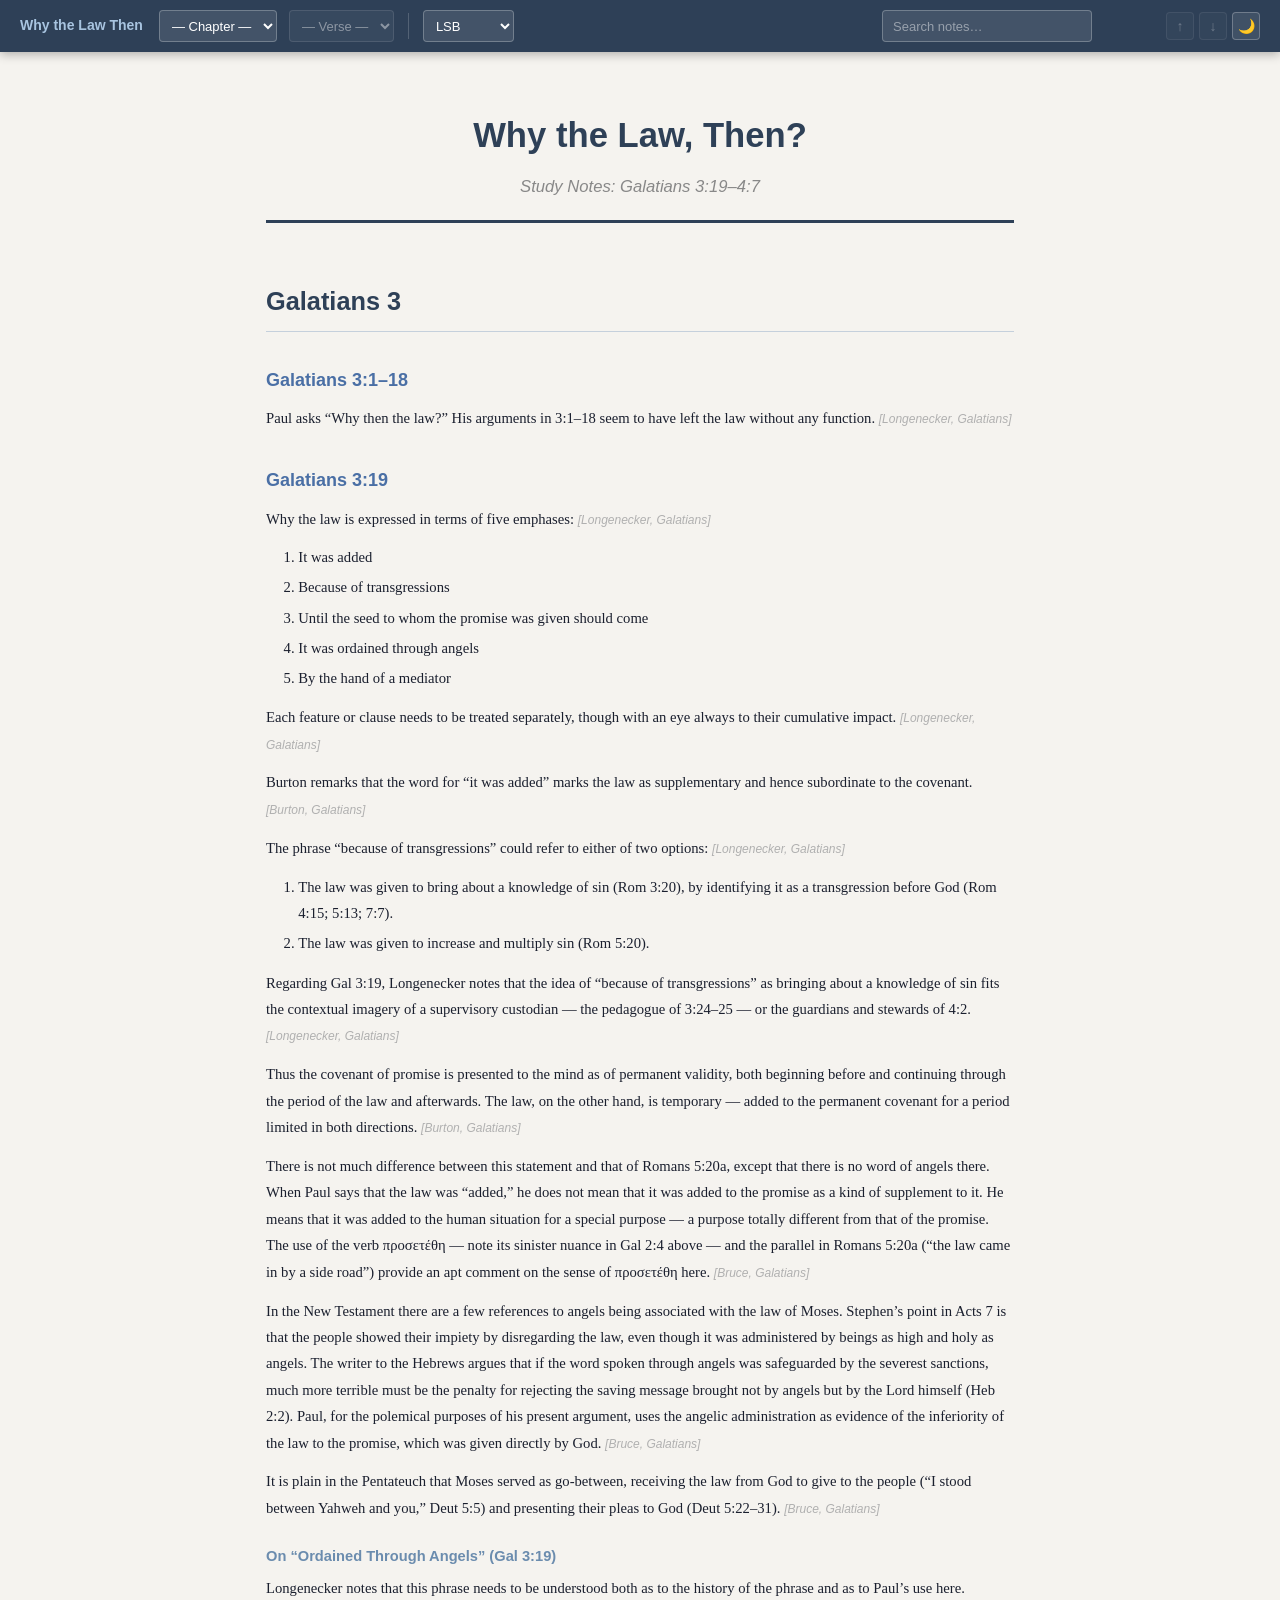
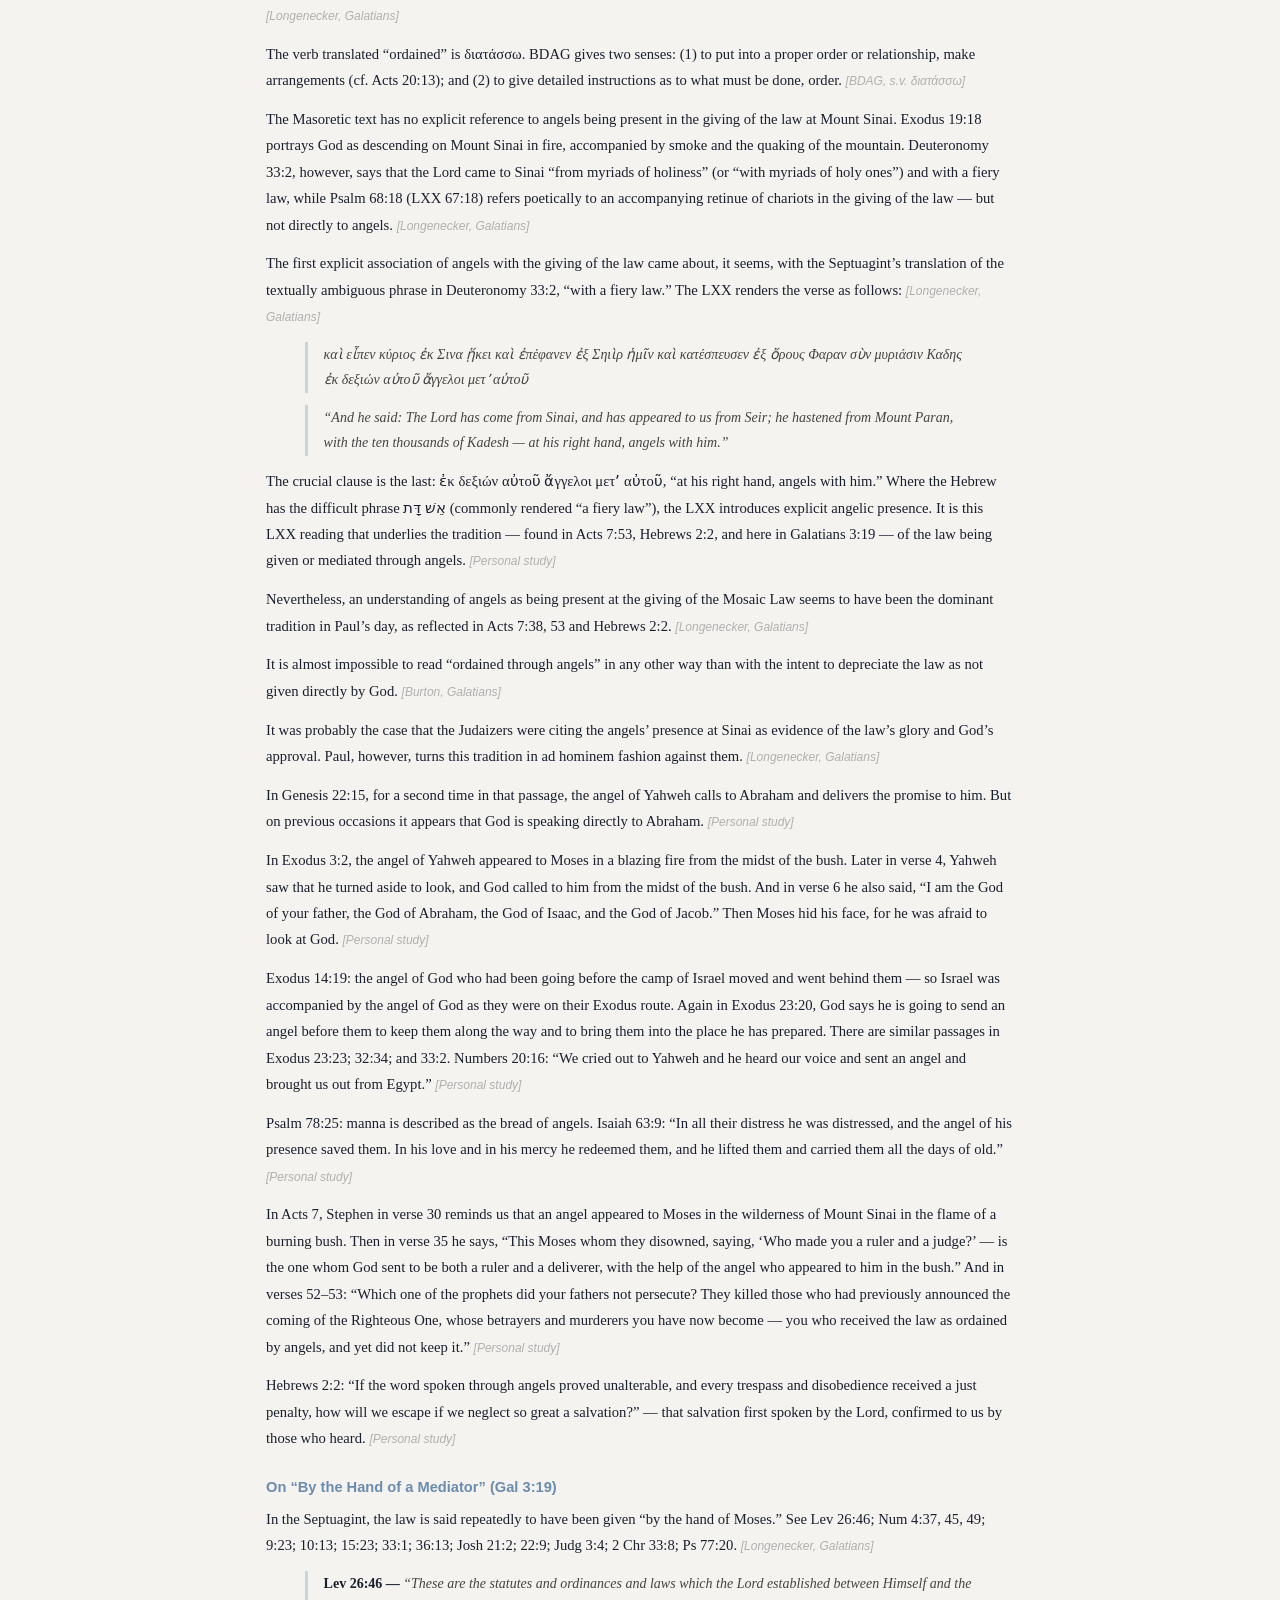
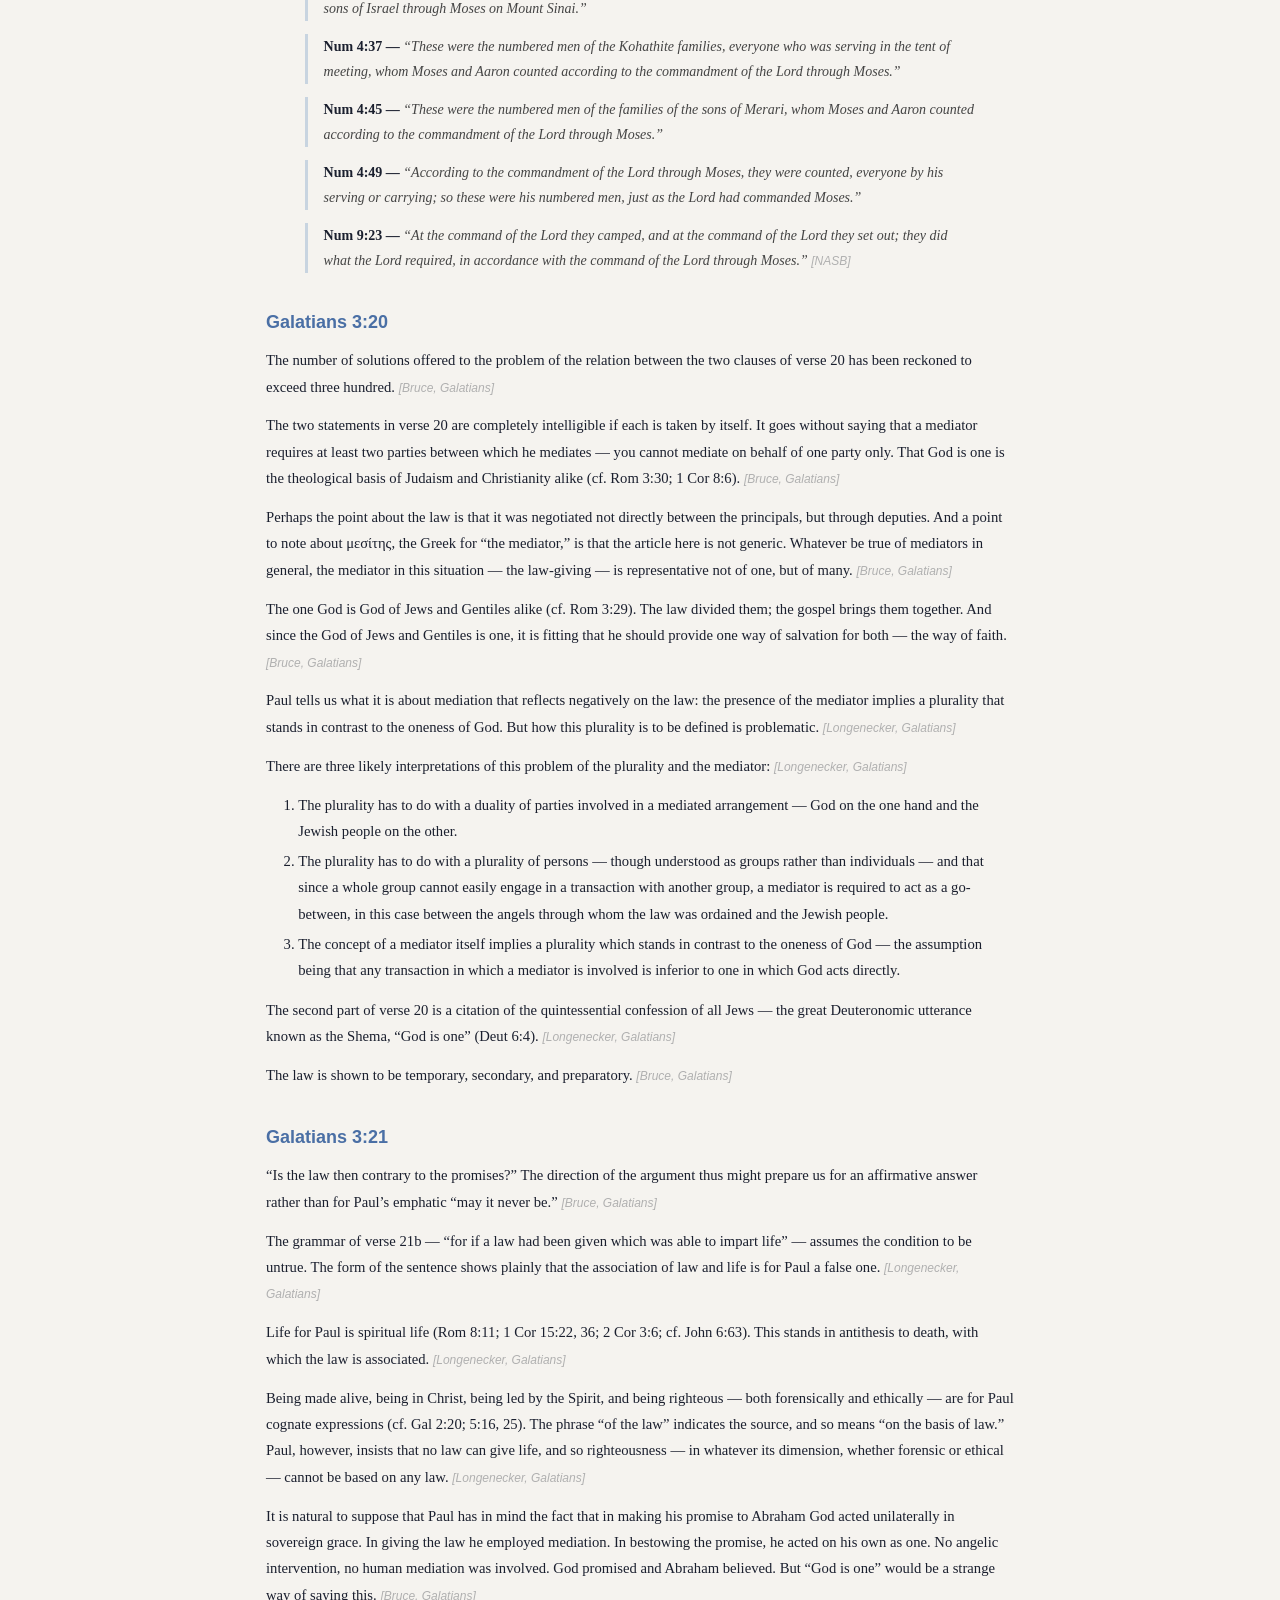
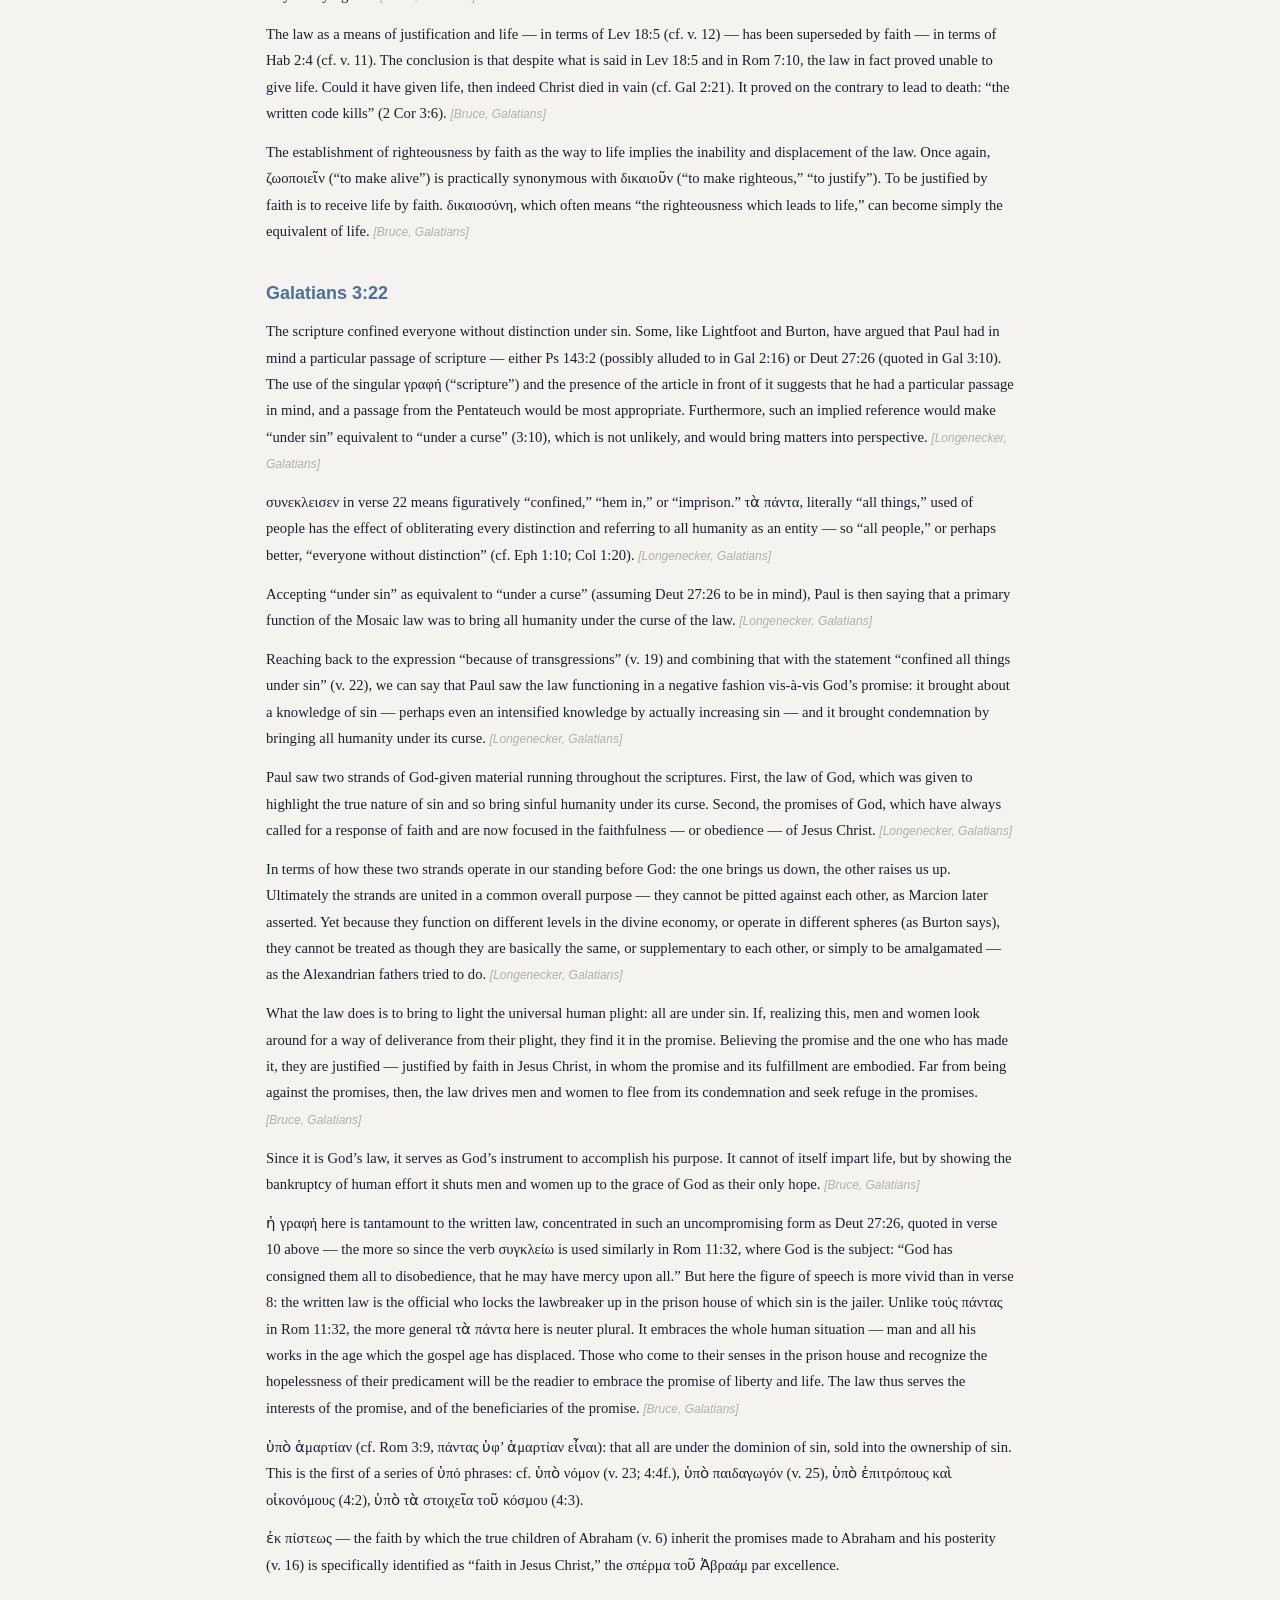
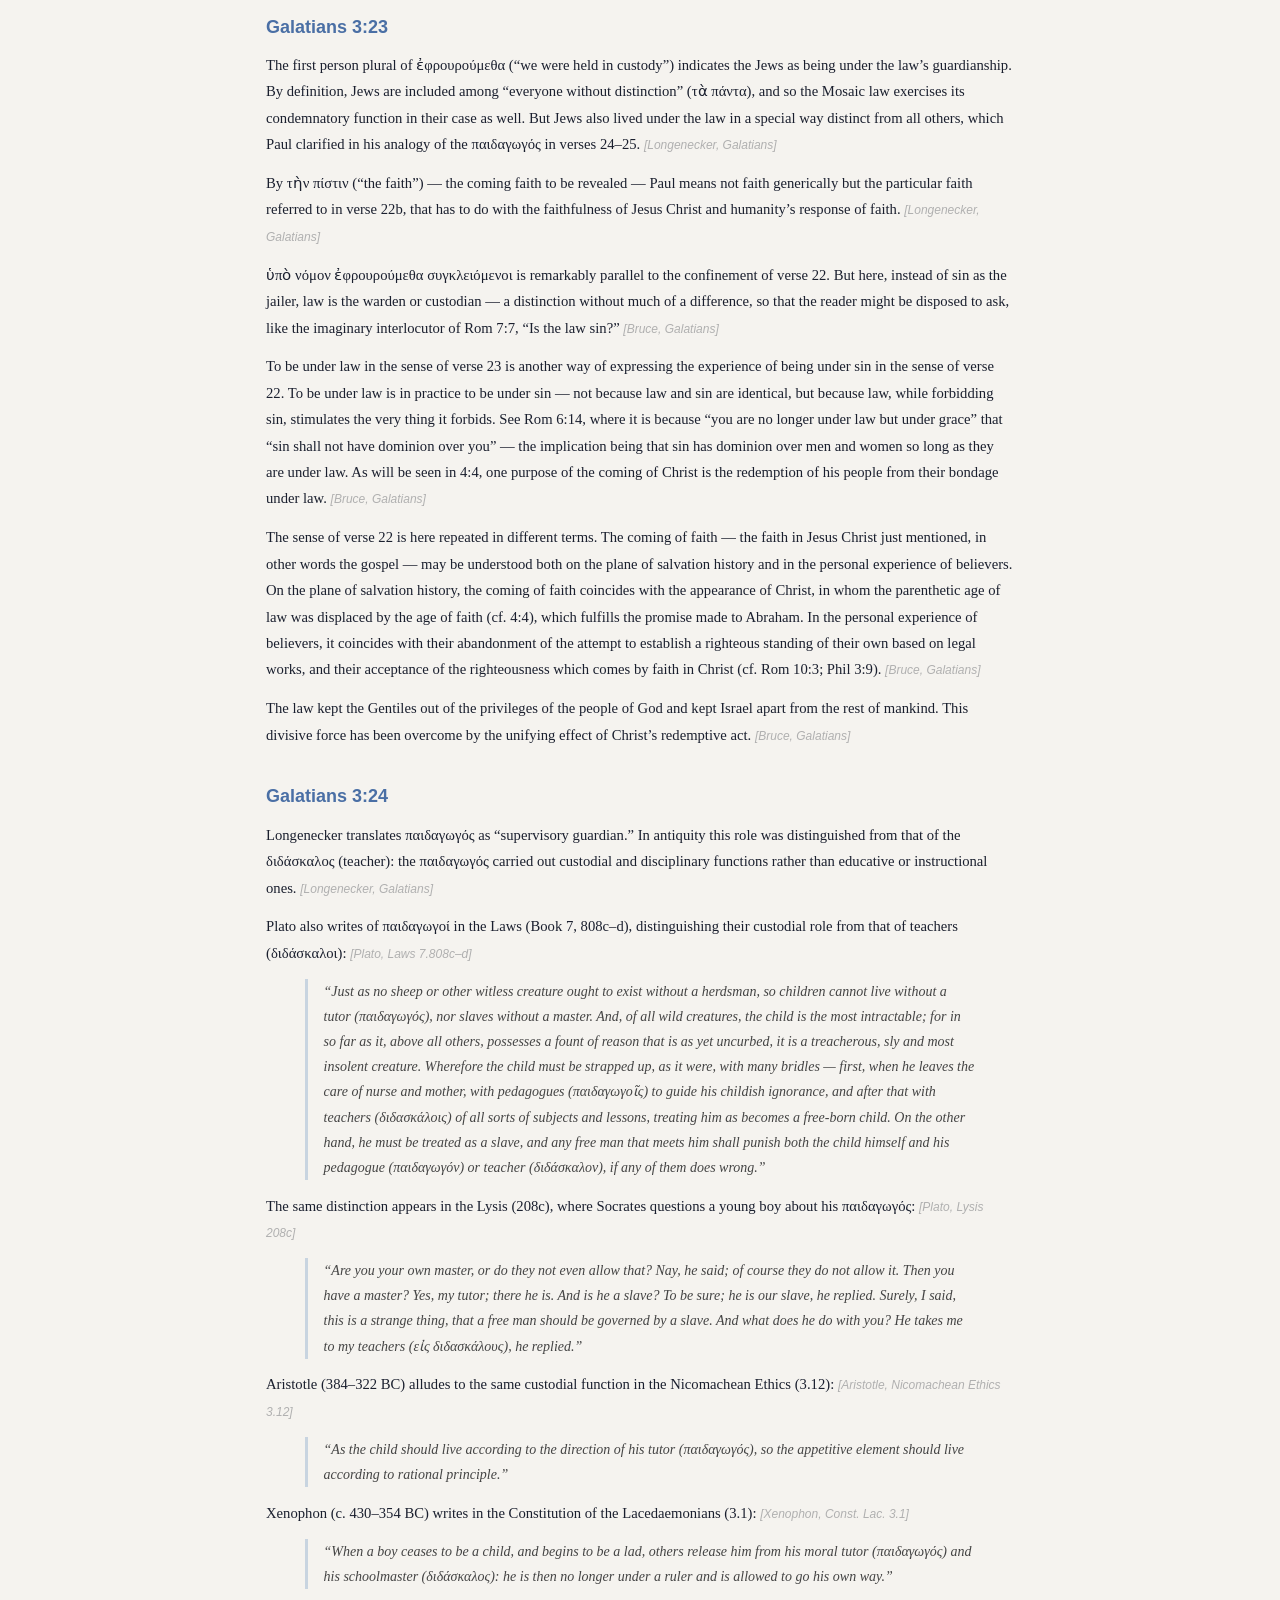
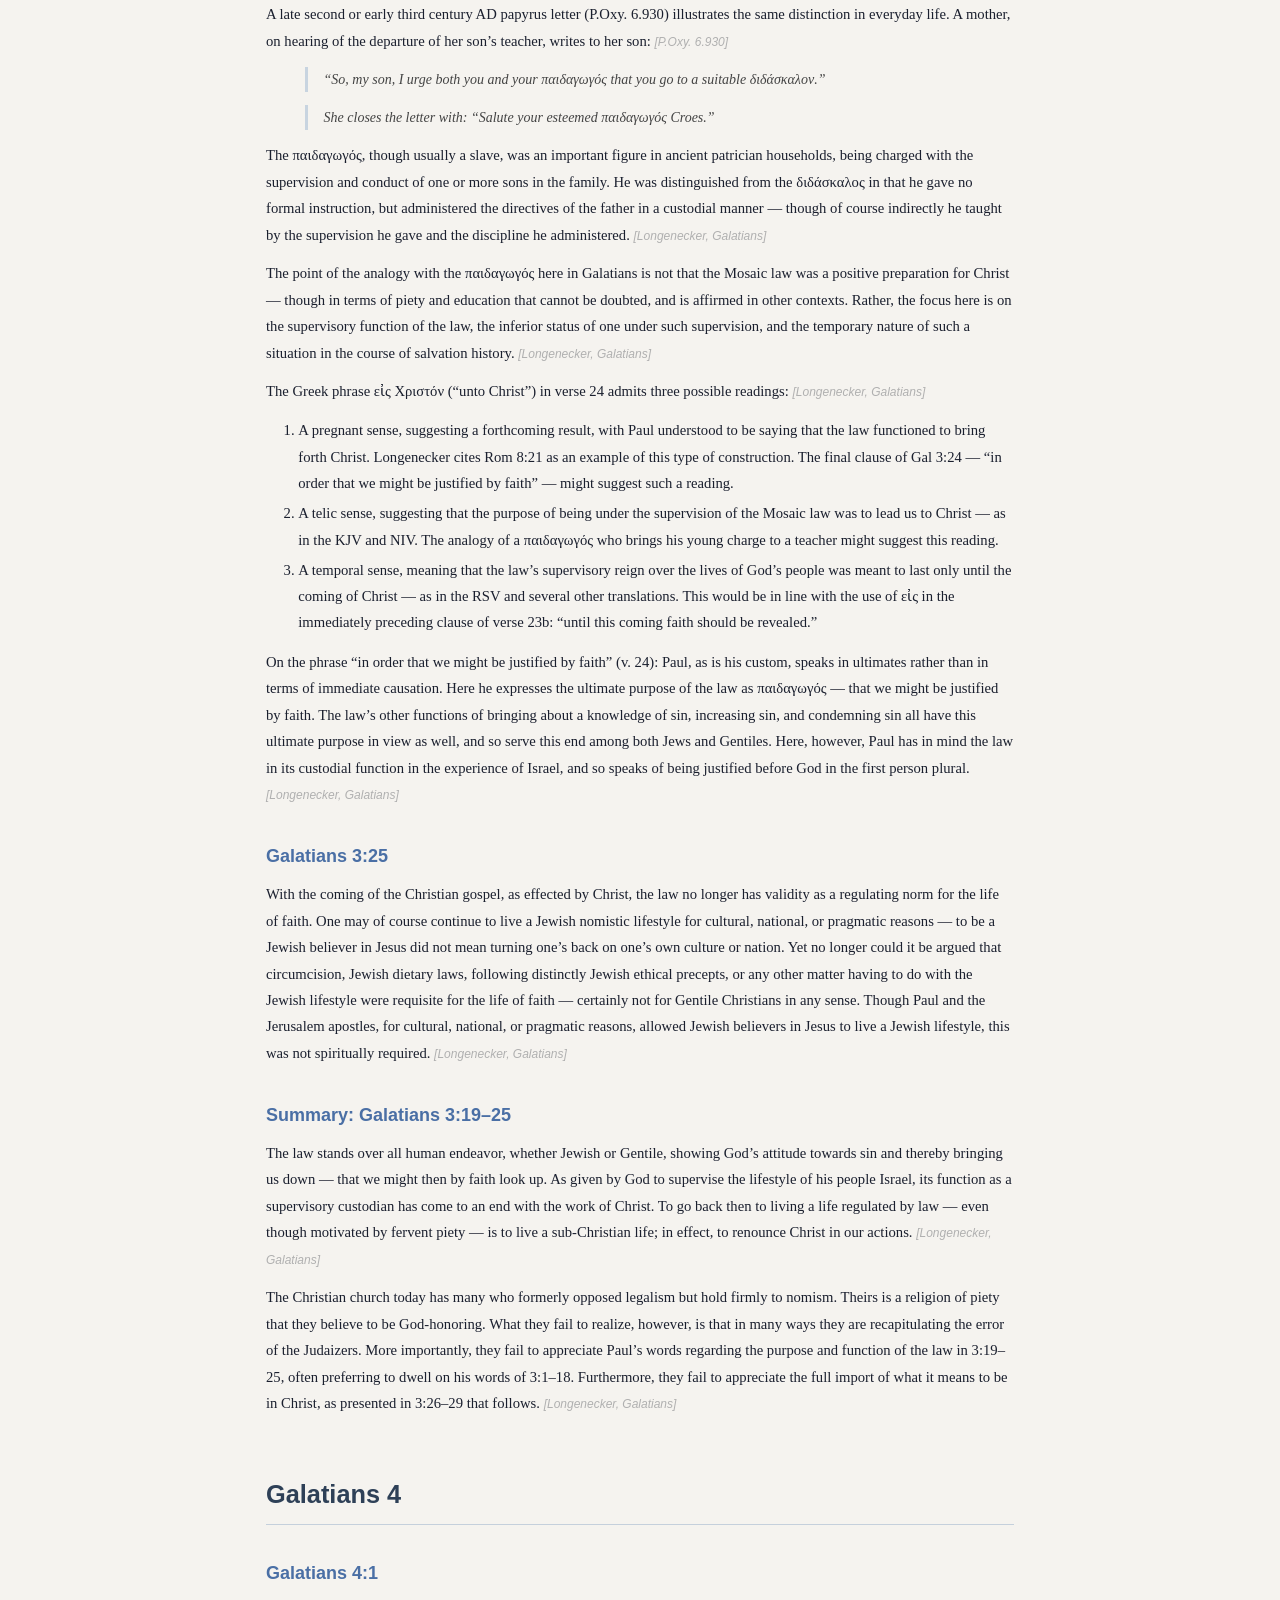
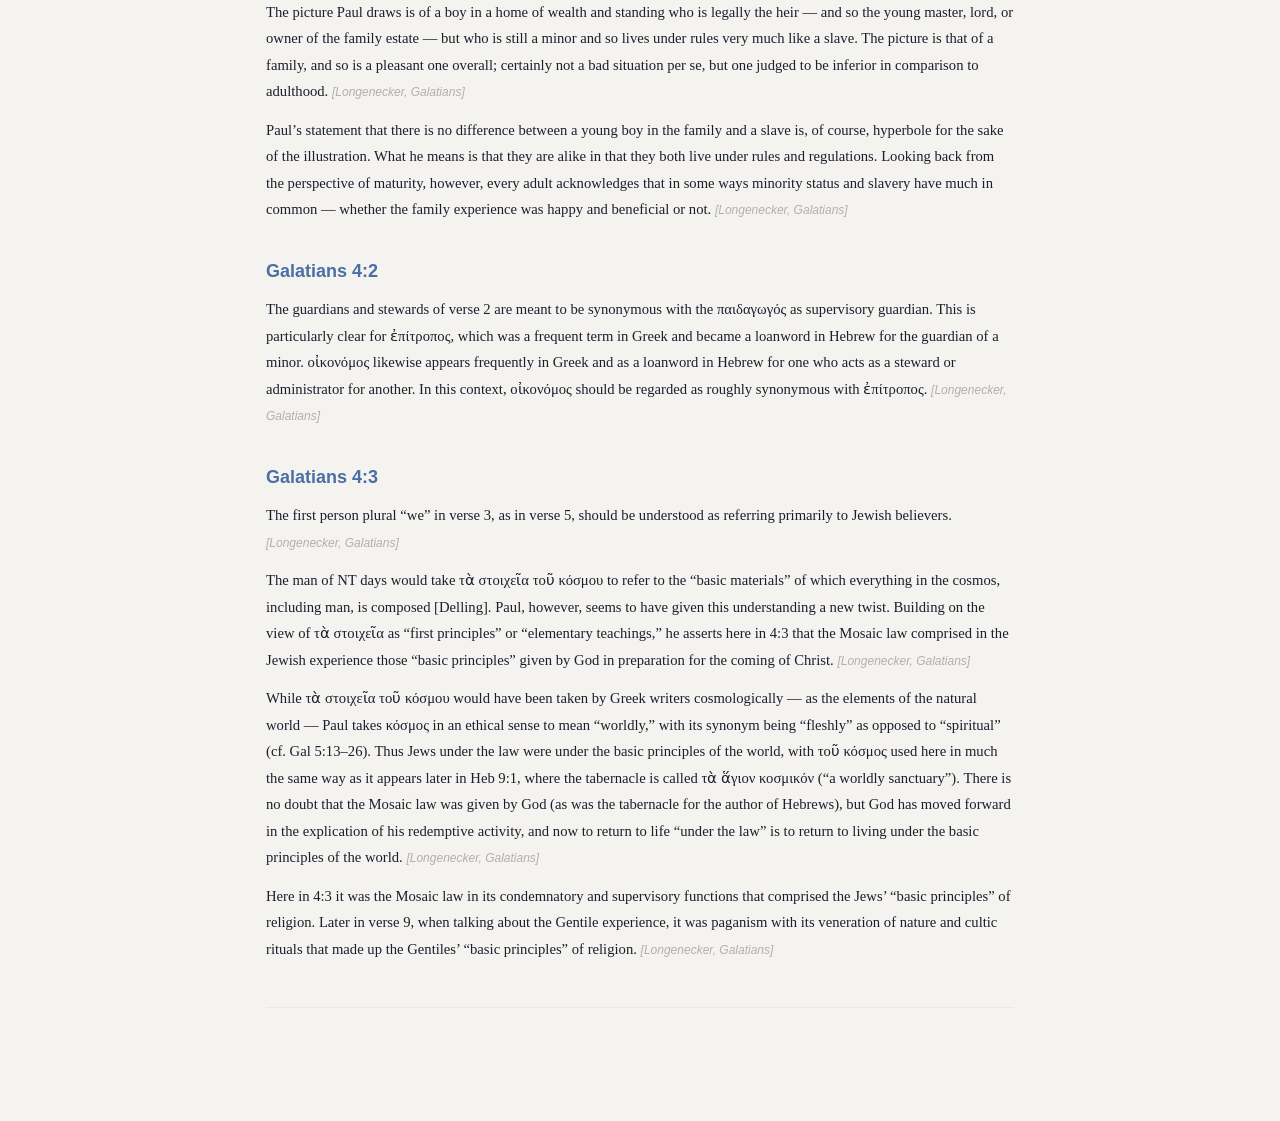
==== commit 82985c80: "Add Bruce note on Gal 3:23: law's divisive force overcome by Christ Co-Authored-By: Claude Sonnet 4." ====
--- a/index.html
+++ b/index.html
@@ -199,6 +199,8 @@
 
 <p>The sense of verse 22 is here repeated in different terms. The coming of faith &mdash; the faith in Jesus Christ just mentioned, in other words the gospel &mdash; may be understood both on the plane of salvation history and in the personal experience of believers. On the plane of salvation history, the coming of faith coincides with the appearance of Christ, in whom the parenthetic age of law was displaced by the age of faith (cf. 4:4), which fulfills the promise made to Abraham. In the personal experience of believers, it coincides with their abandonment of the attempt to establish a righteous standing of their own based on legal works, and their acceptance of the righteousness which comes by faith in Christ (cf. Rom 10:3; Phil 3:9). <span class="src">[Bruce, Galatians]</span></p>
 
+<p>The law kept the Gentiles out of the privileges of the people of God and kept Israel apart from the rest of mankind. This divisive force has been overcome by the unifying effect of Christ&rsquo;s redemptive act. <span class="src">[Bruce, Galatians]</span></p>
+
 <!-- §GAL-3-24 -->
 <h2 id="gal-3-24">Galatians 3:24</h2>
 
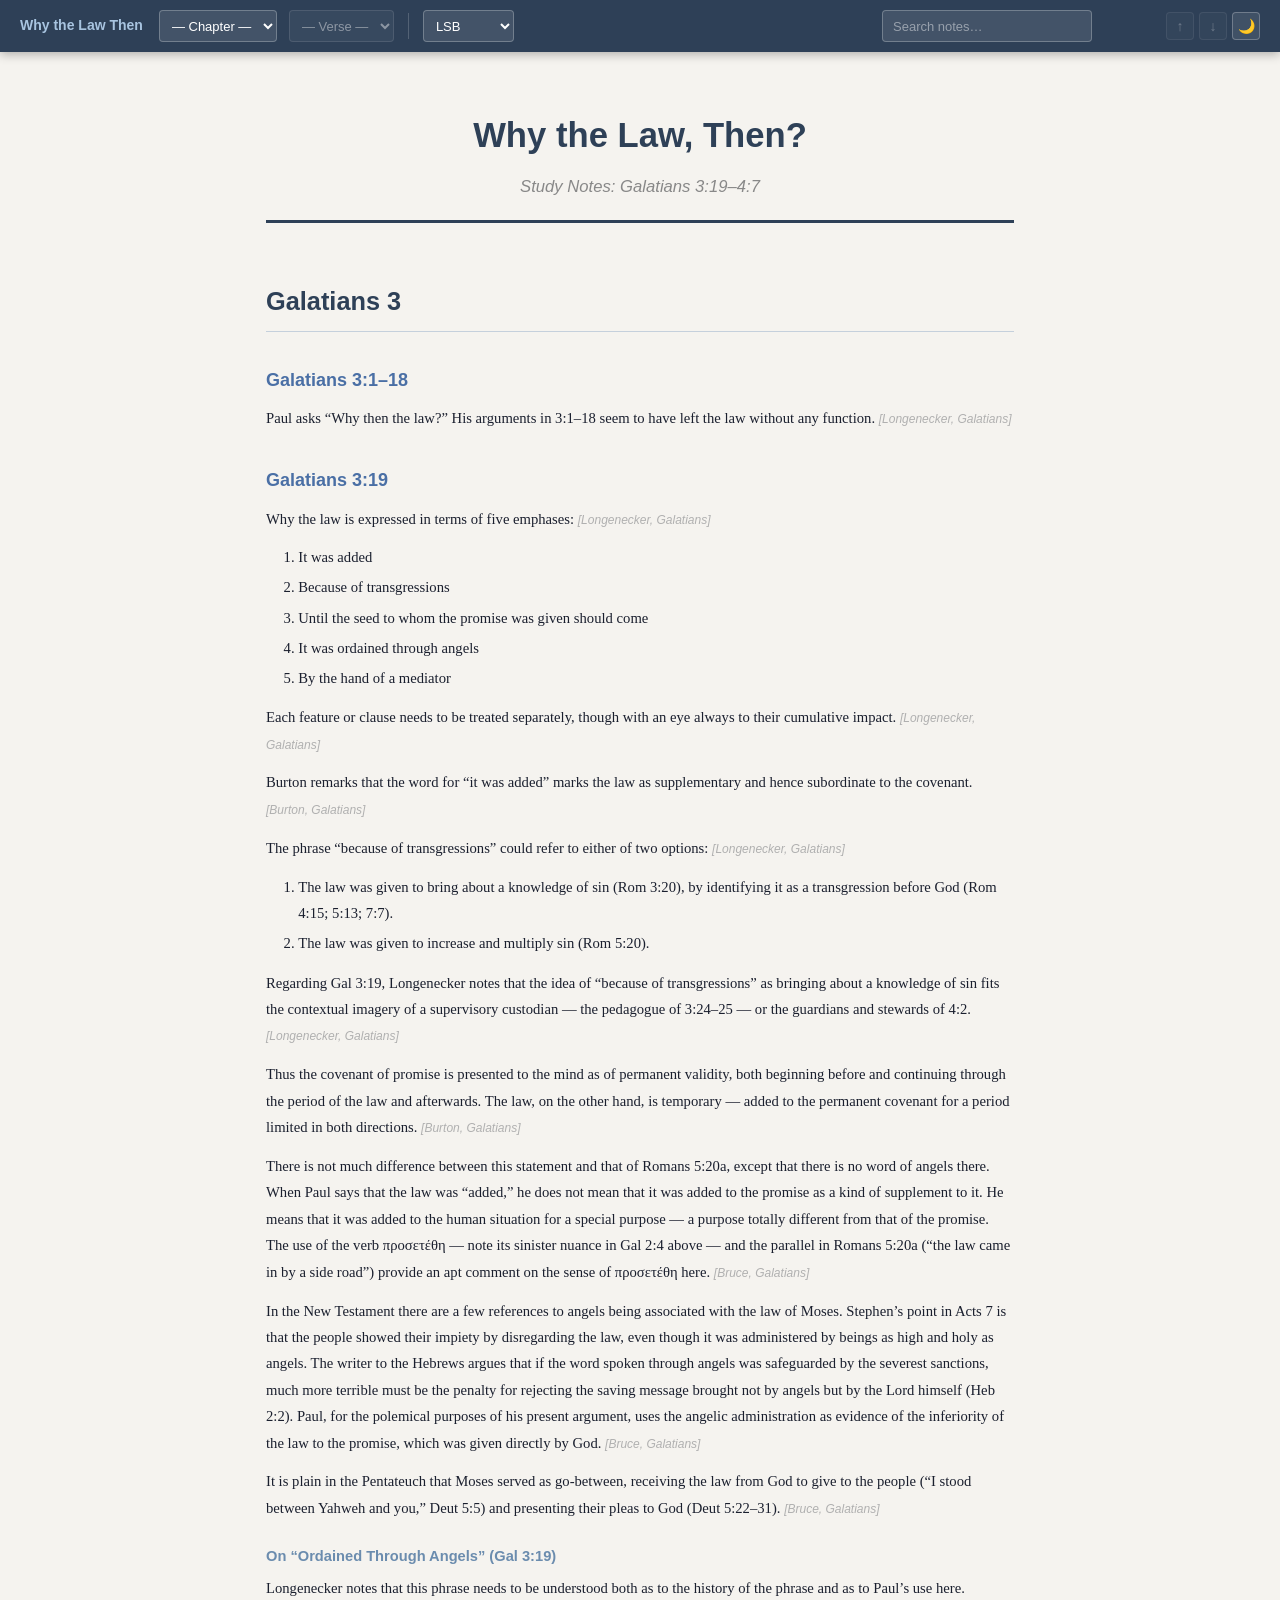
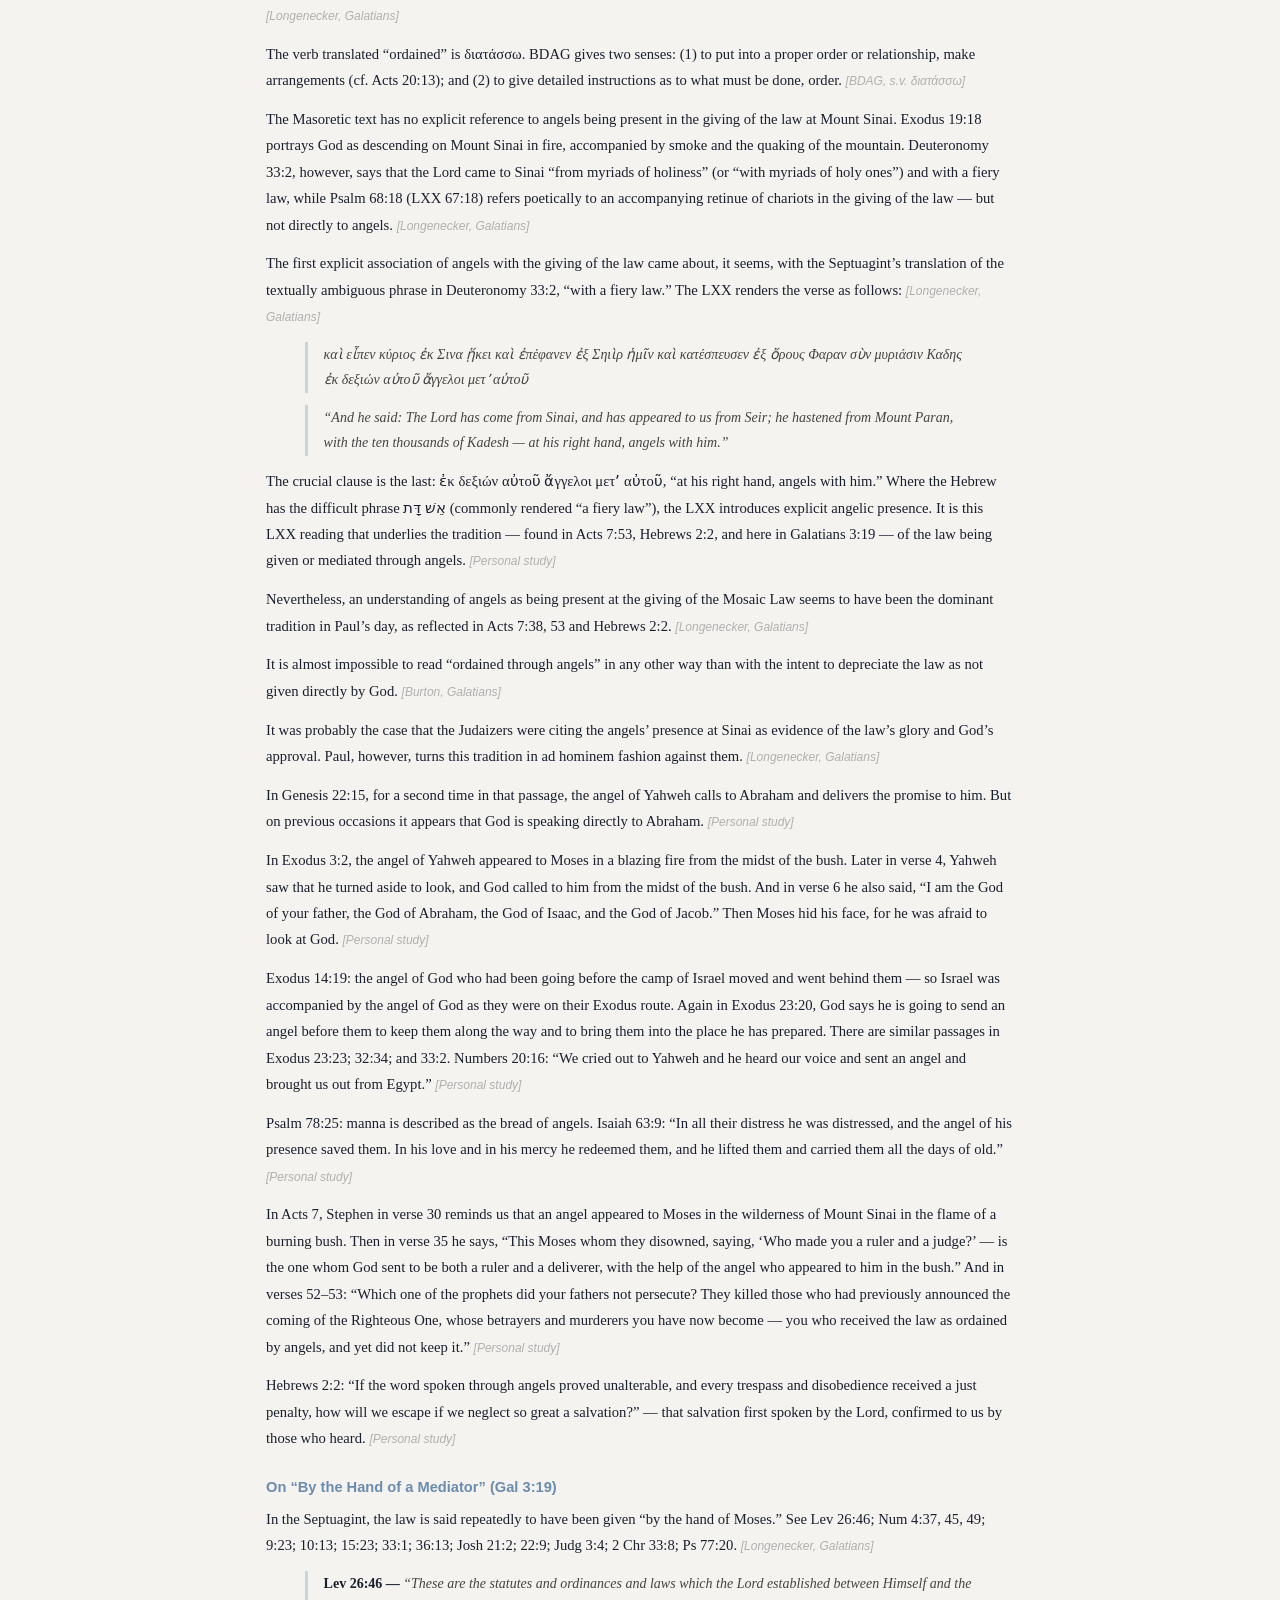
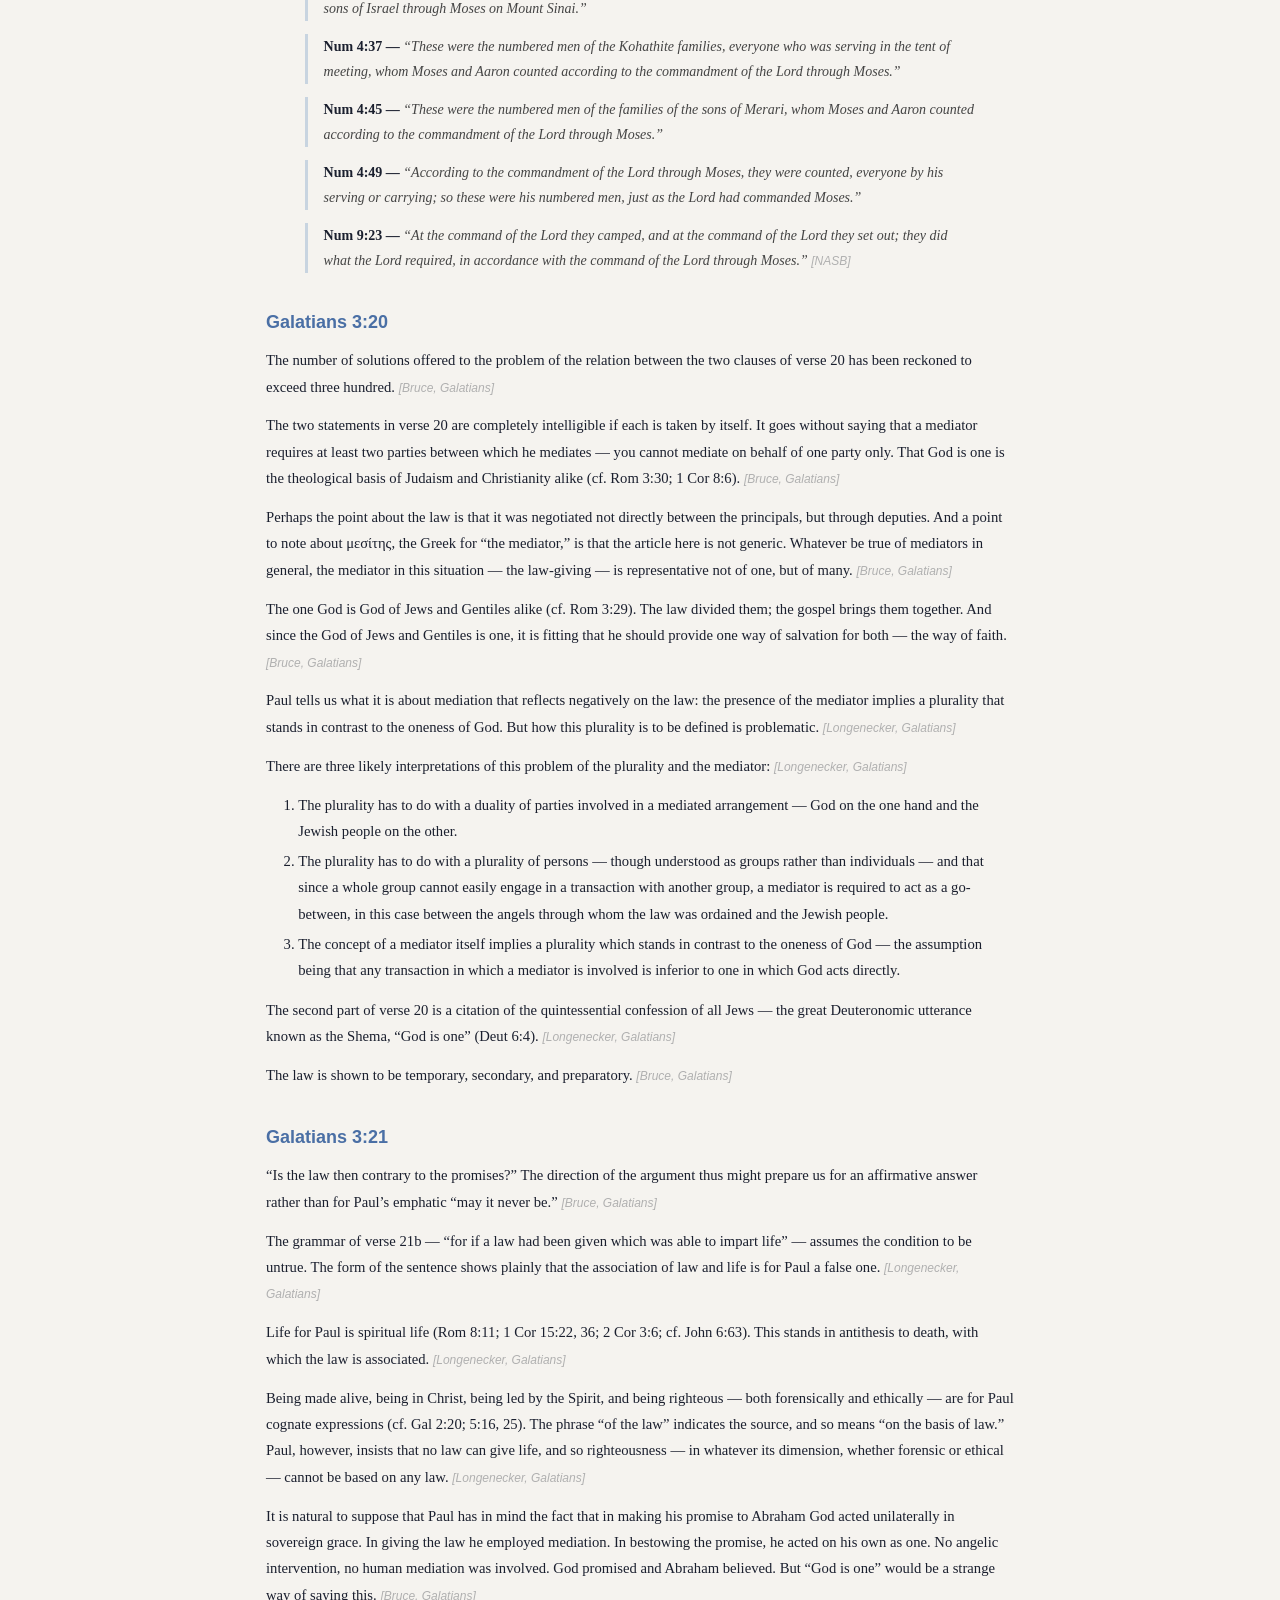
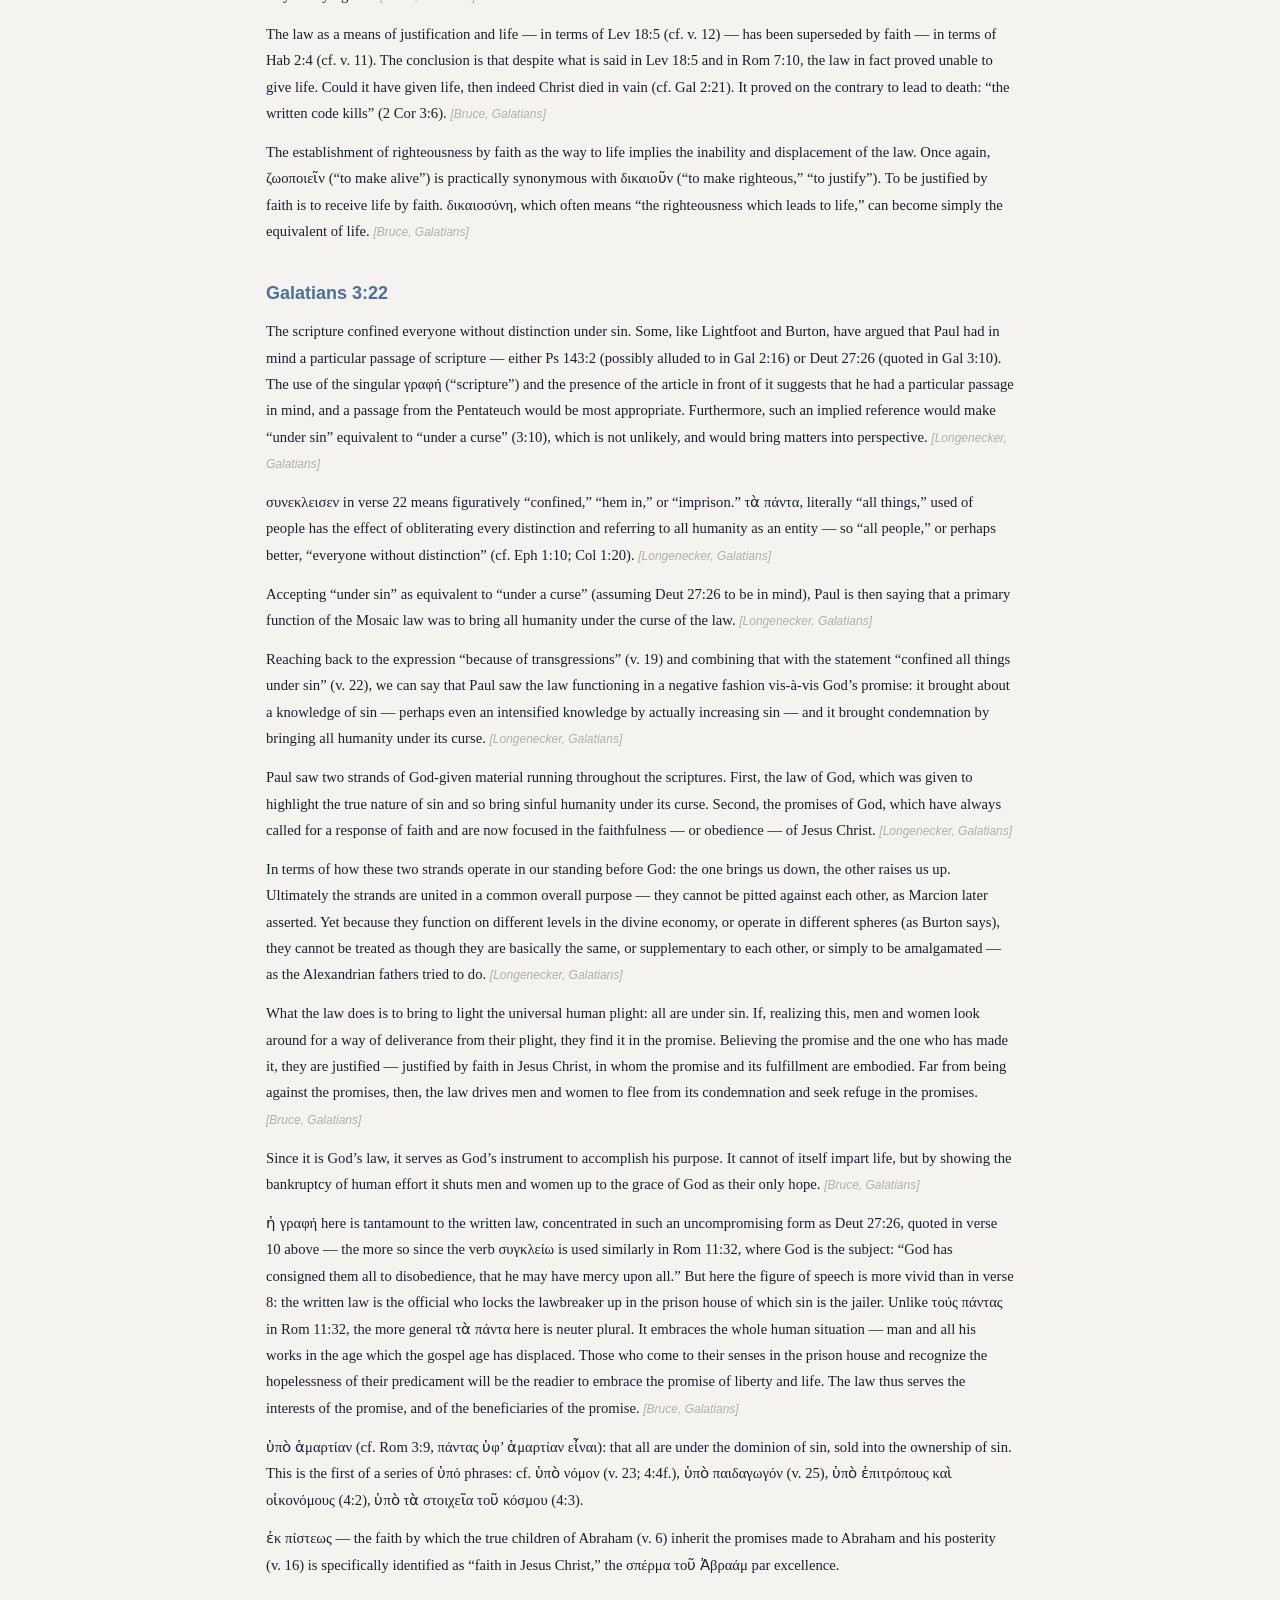
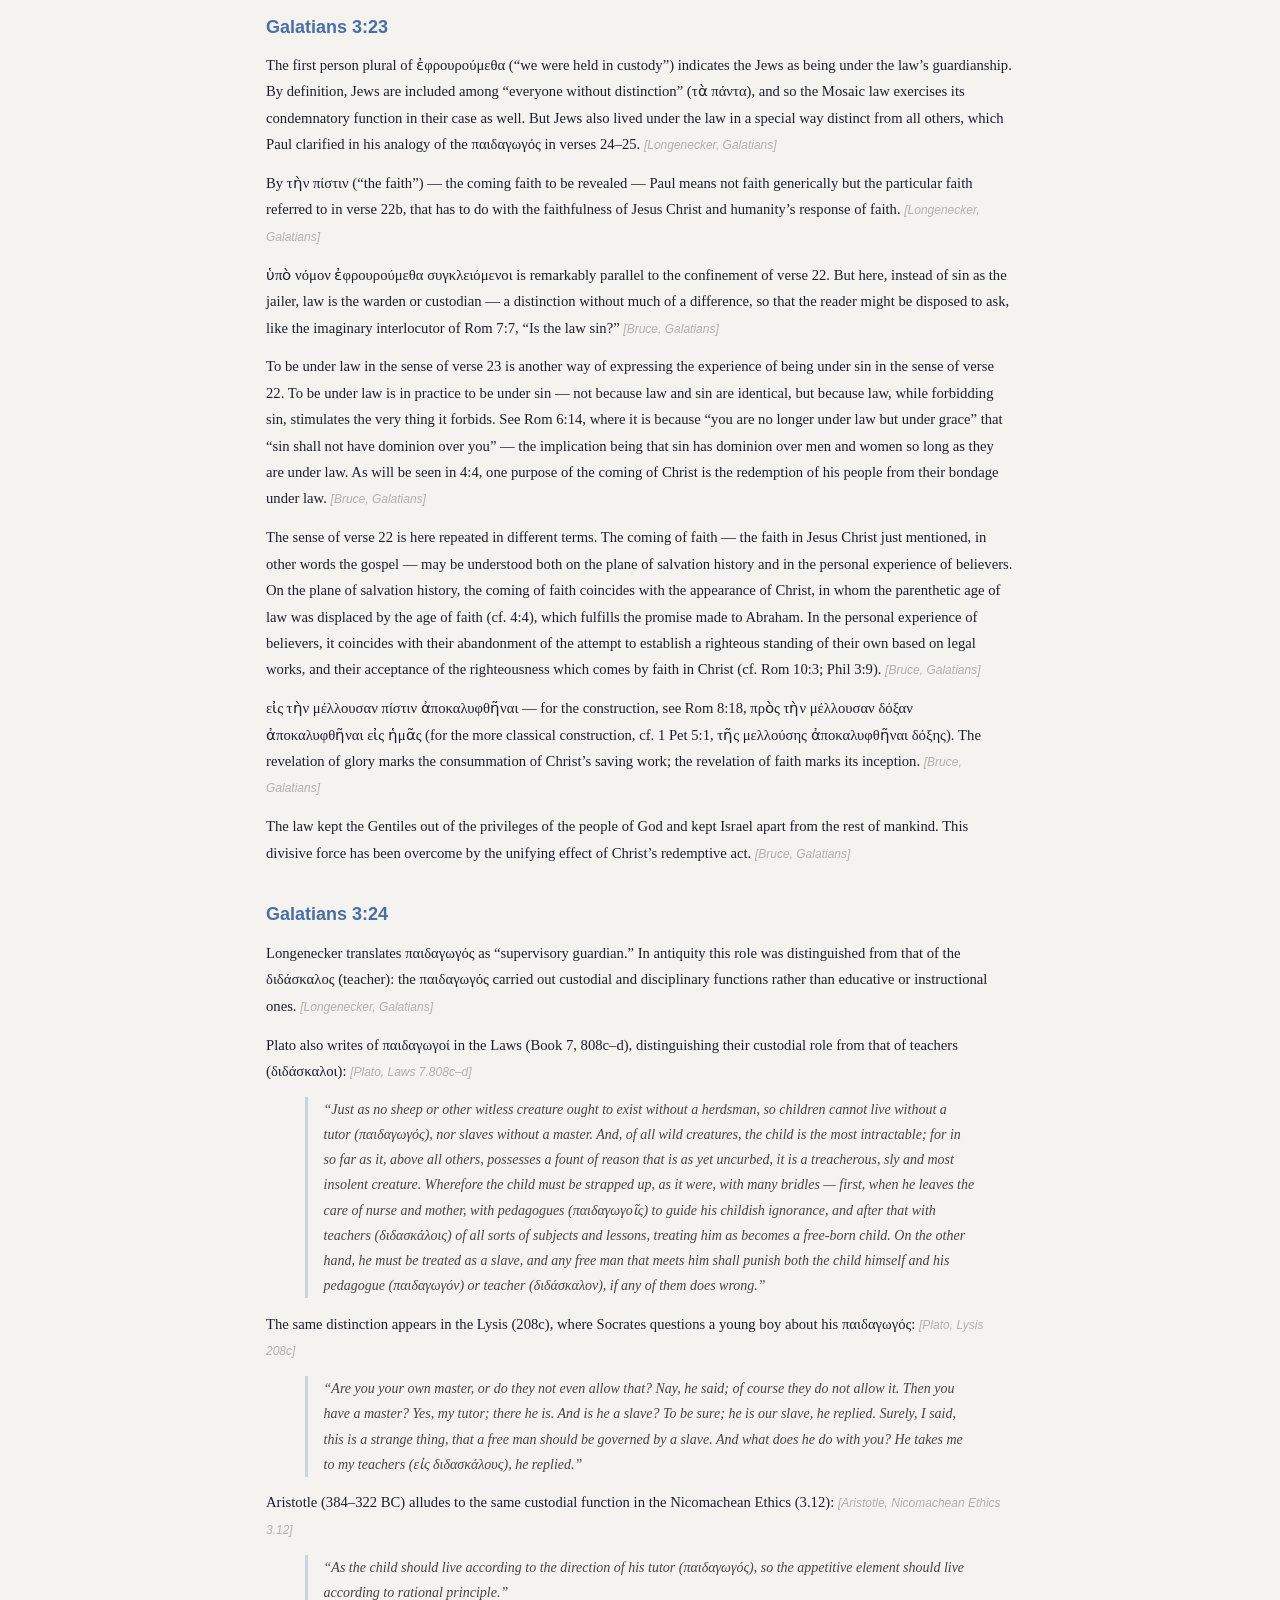
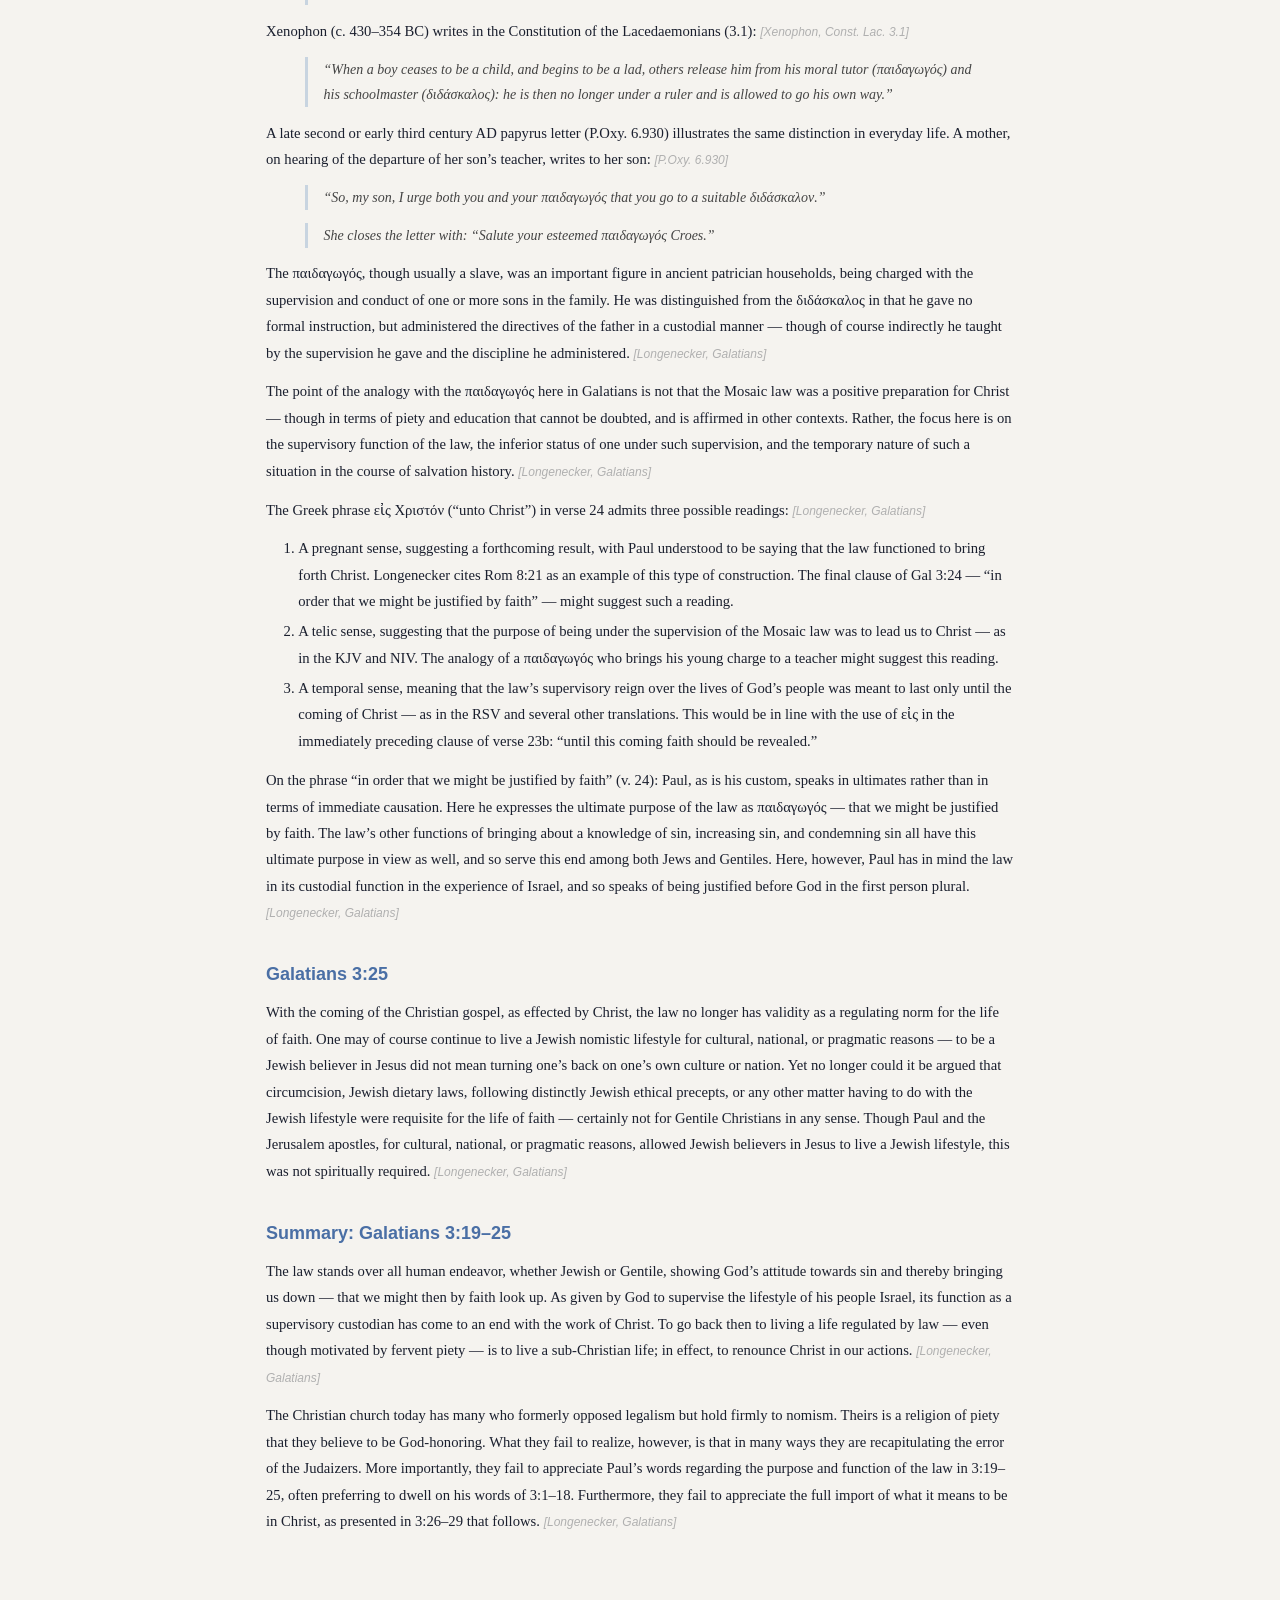
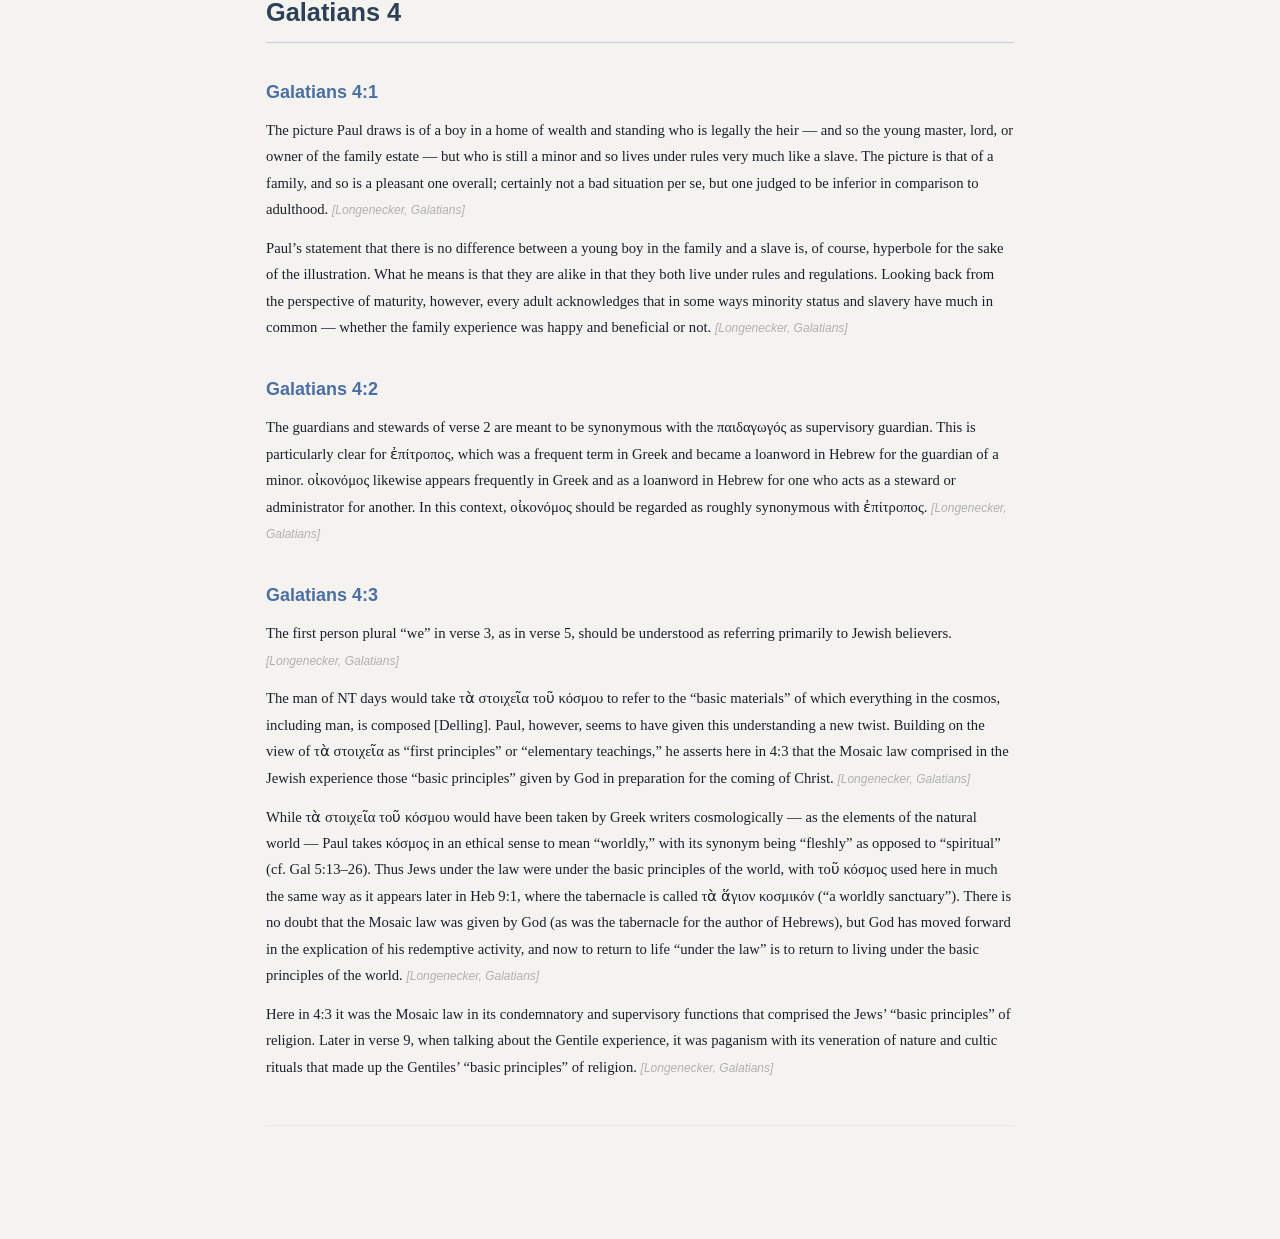
==== commit 804cc610: "Add Bruce note on Gal 3:23: eis ten mellousan pistin apokalupthenai Co-Authored-By: Claude Sonnet 4." ====
--- a/index.html
+++ b/index.html
@@ -199,6 +199,8 @@
 
 <p>The sense of verse 22 is here repeated in different terms. The coming of faith &mdash; the faith in Jesus Christ just mentioned, in other words the gospel &mdash; may be understood both on the plane of salvation history and in the personal experience of believers. On the plane of salvation history, the coming of faith coincides with the appearance of Christ, in whom the parenthetic age of law was displaced by the age of faith (cf. 4:4), which fulfills the promise made to Abraham. In the personal experience of believers, it coincides with their abandonment of the attempt to establish a righteous standing of their own based on legal works, and their acceptance of the righteousness which comes by faith in Christ (cf. Rom 10:3; Phil 3:9). <span class="src">[Bruce, Galatians]</span></p>
 
+<p>εἰς τὴν μέλλουσαν πίστιν ἀποκαλυφθῆναι &mdash; for the construction, see Rom 8:18, πρὸς τὴν μέλλουσαν δόξαν ἀποκαλυφθῆναι εἰς ἡμᾶς (for the more classical construction, cf. 1 Pet 5:1, τῆς μελλούσης ἀποκαλυφθῆναι δόξης). The revelation of glory marks the consummation of Christ&rsquo;s saving work; the revelation of faith marks its inception. <span class="src">[Bruce, Galatians]</span></p>
+
 <p>The law kept the Gentiles out of the privileges of the people of God and kept Israel apart from the rest of mankind. This divisive force has been overcome by the unifying effect of Christ&rsquo;s redemptive act. <span class="src">[Bruce, Galatians]</span></p>
 
 <!-- §GAL-3-24 -->
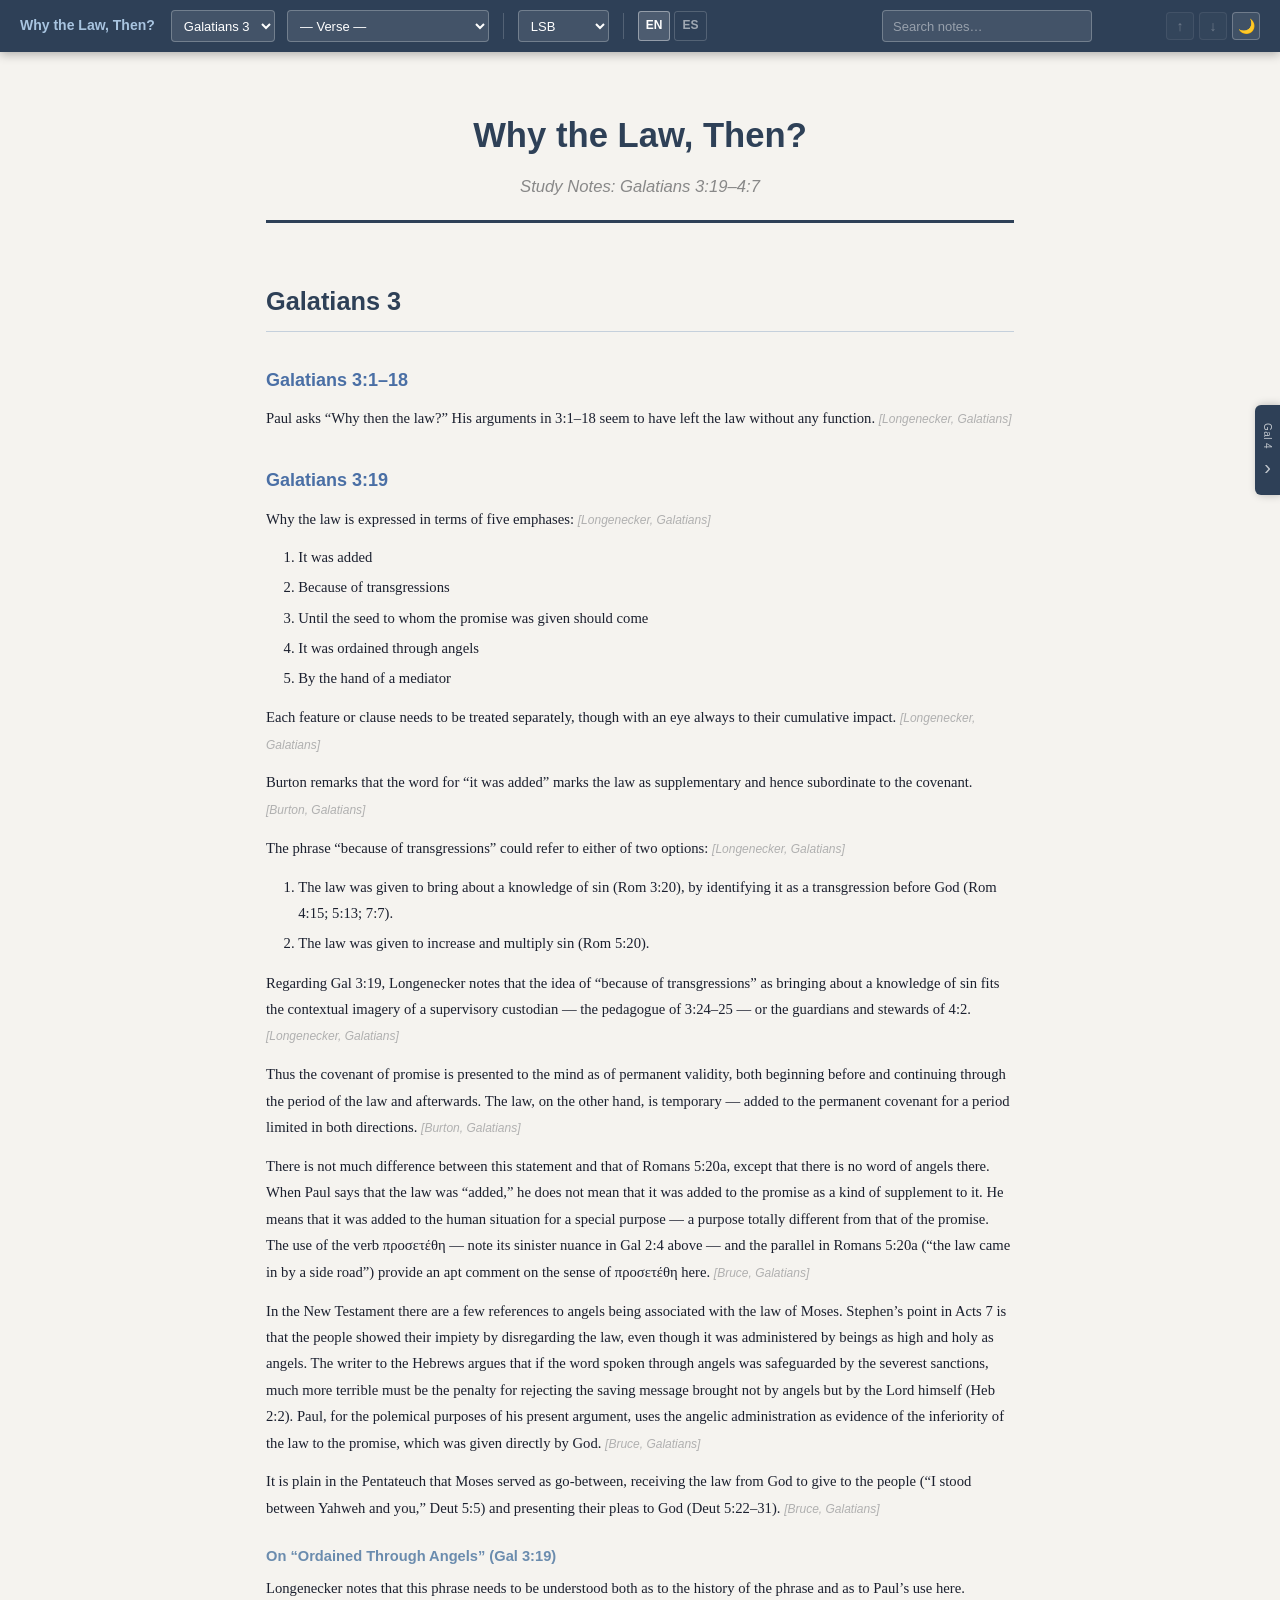
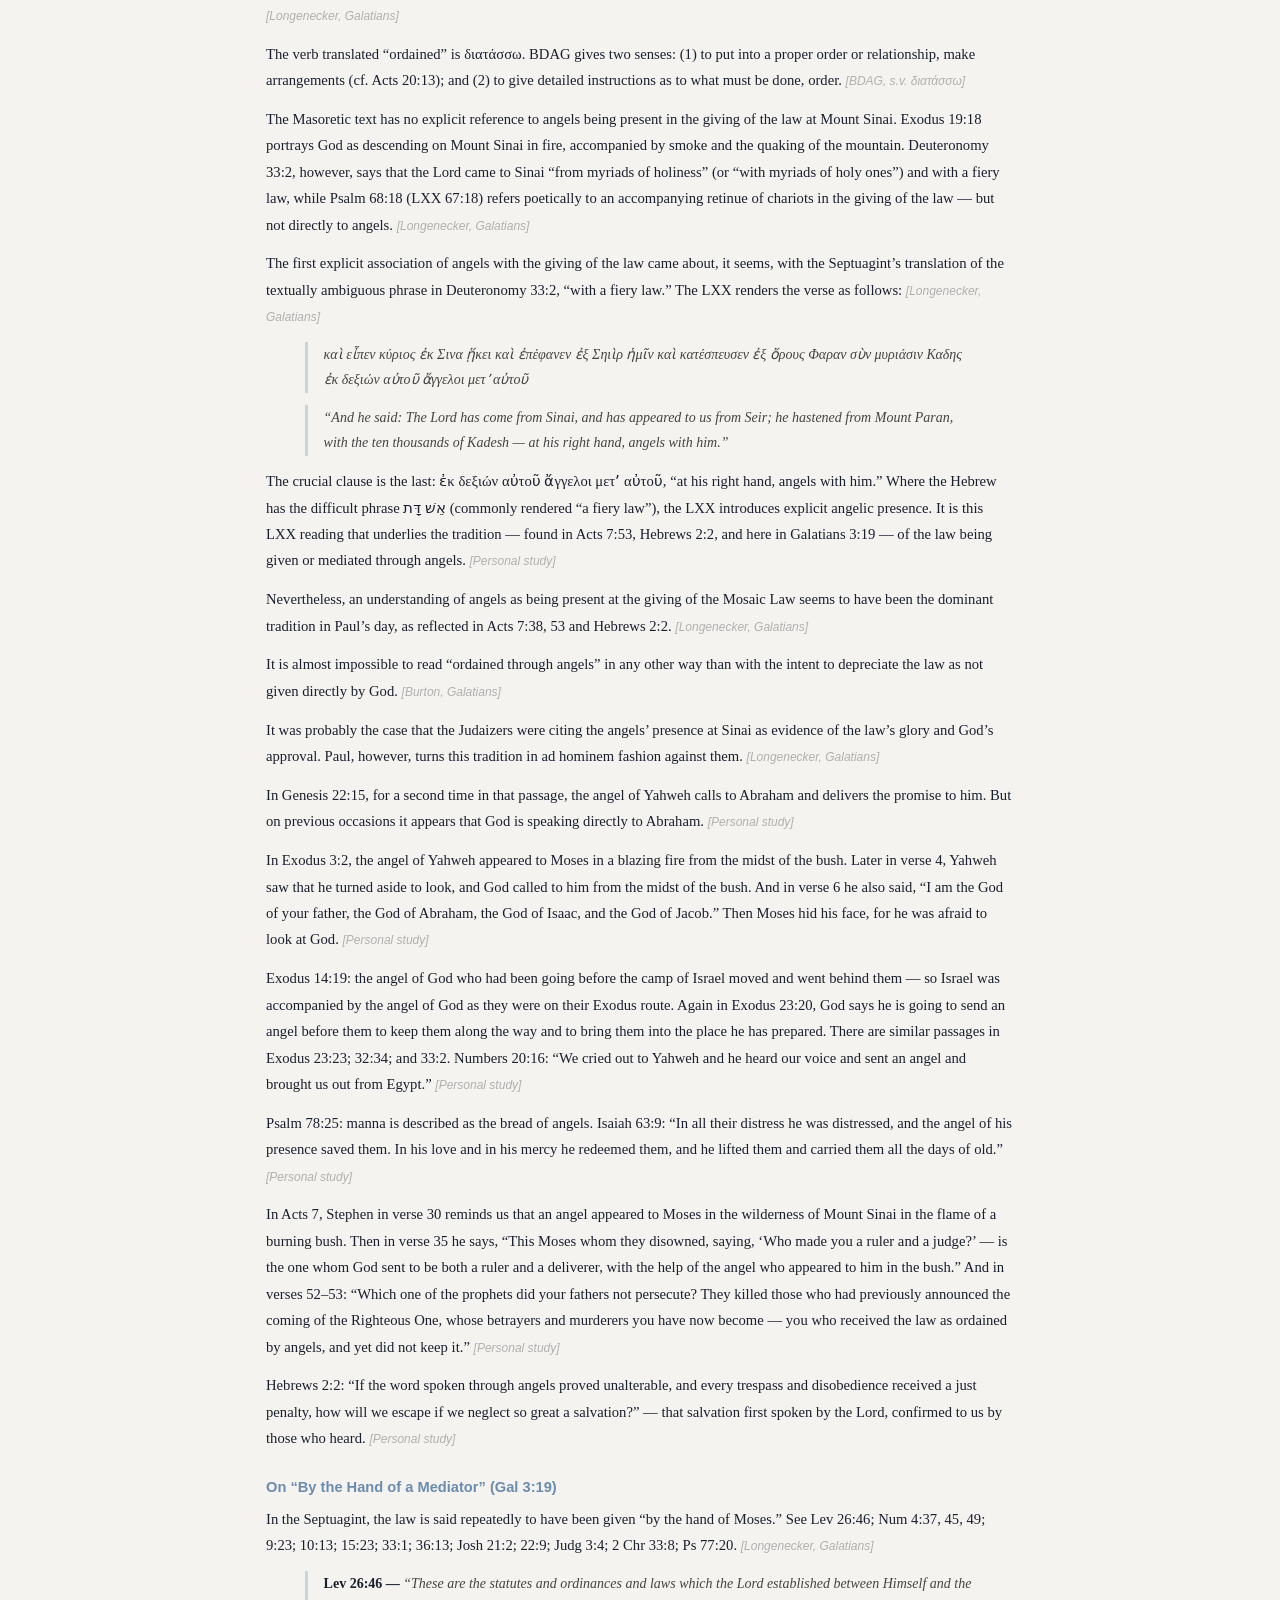
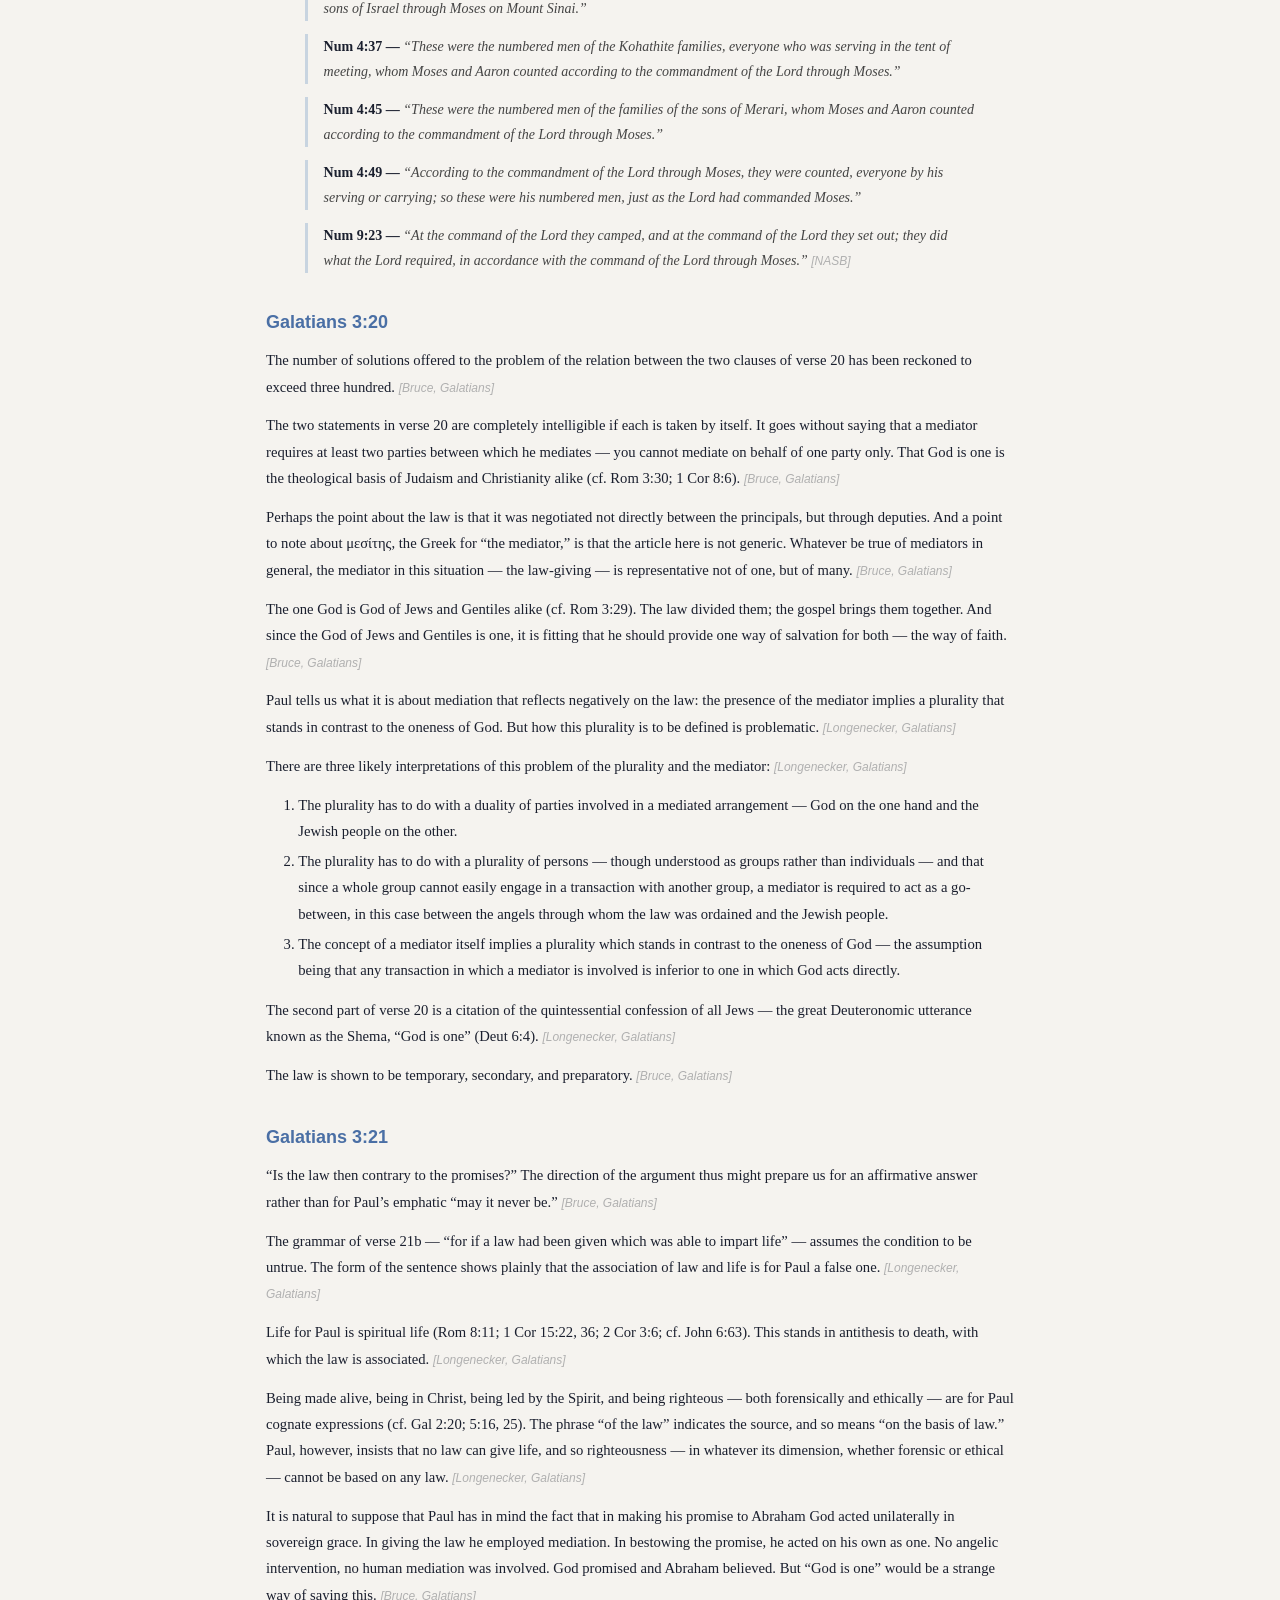
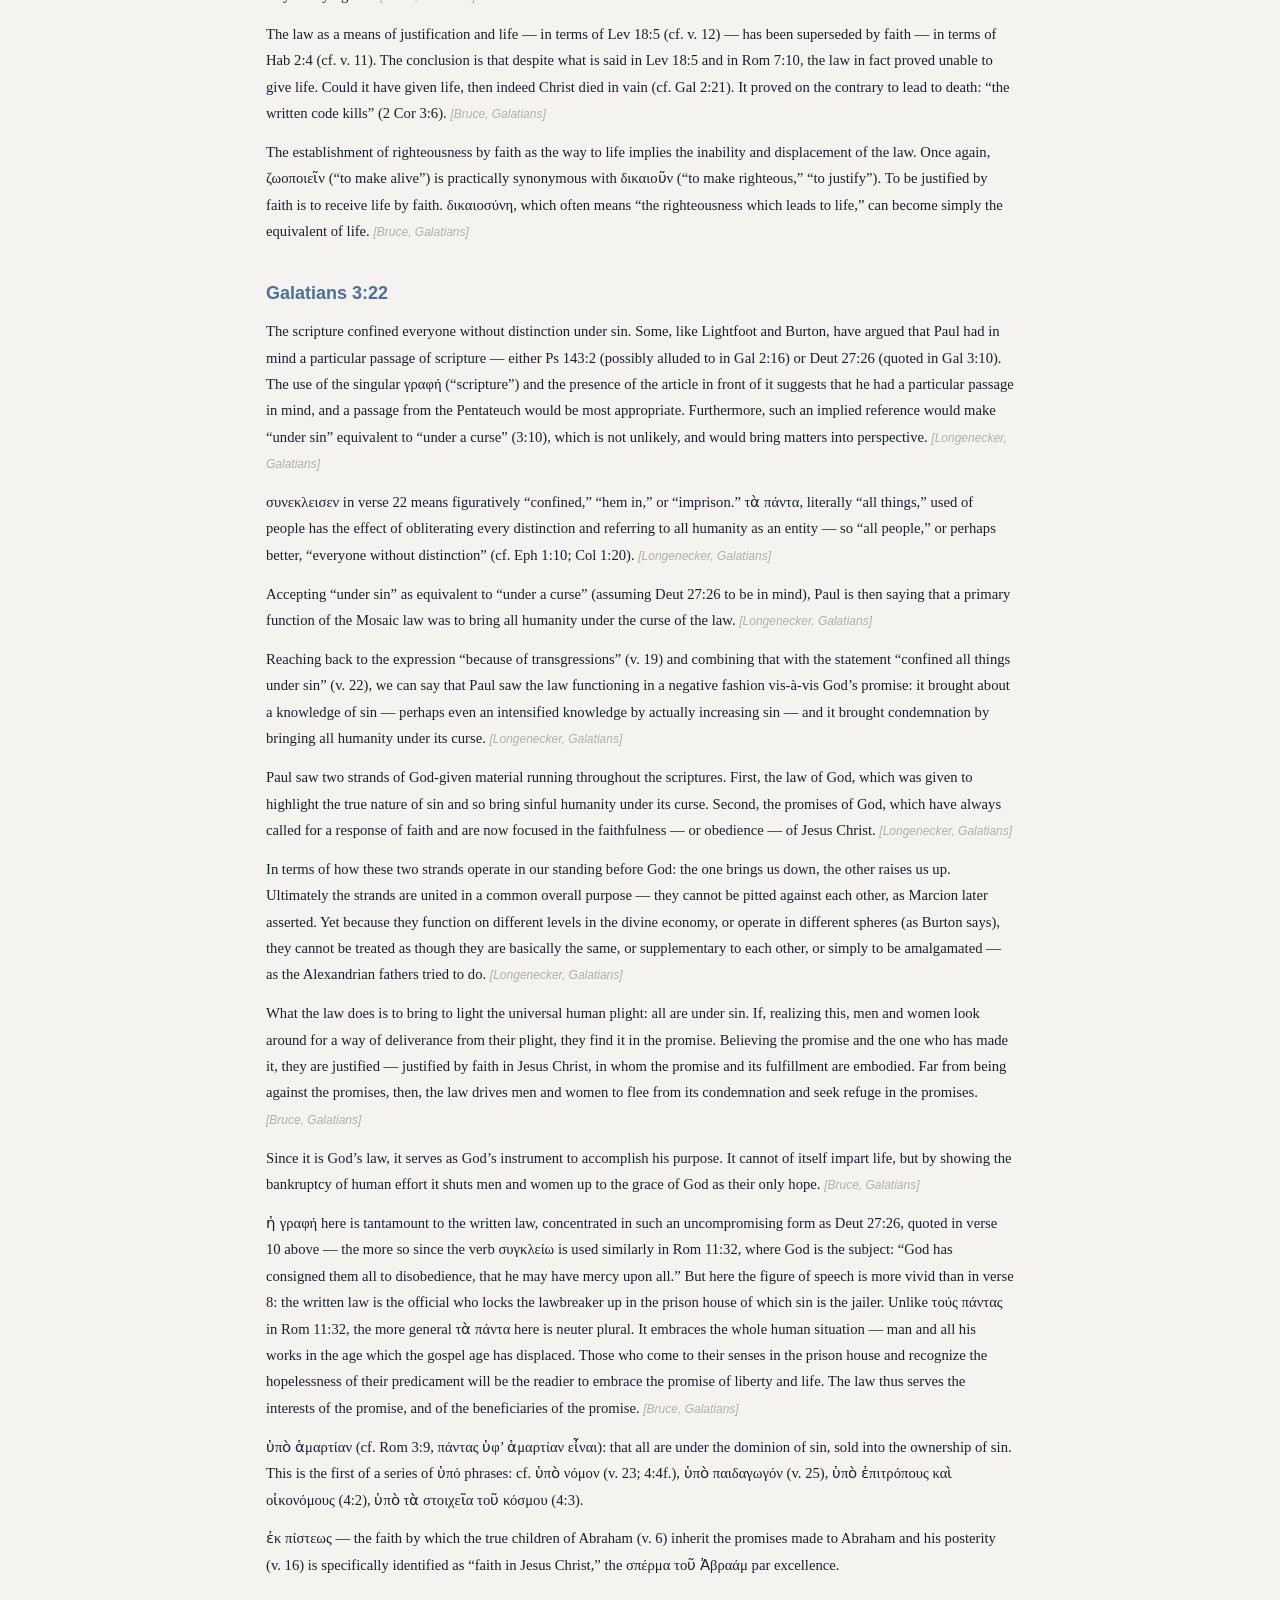
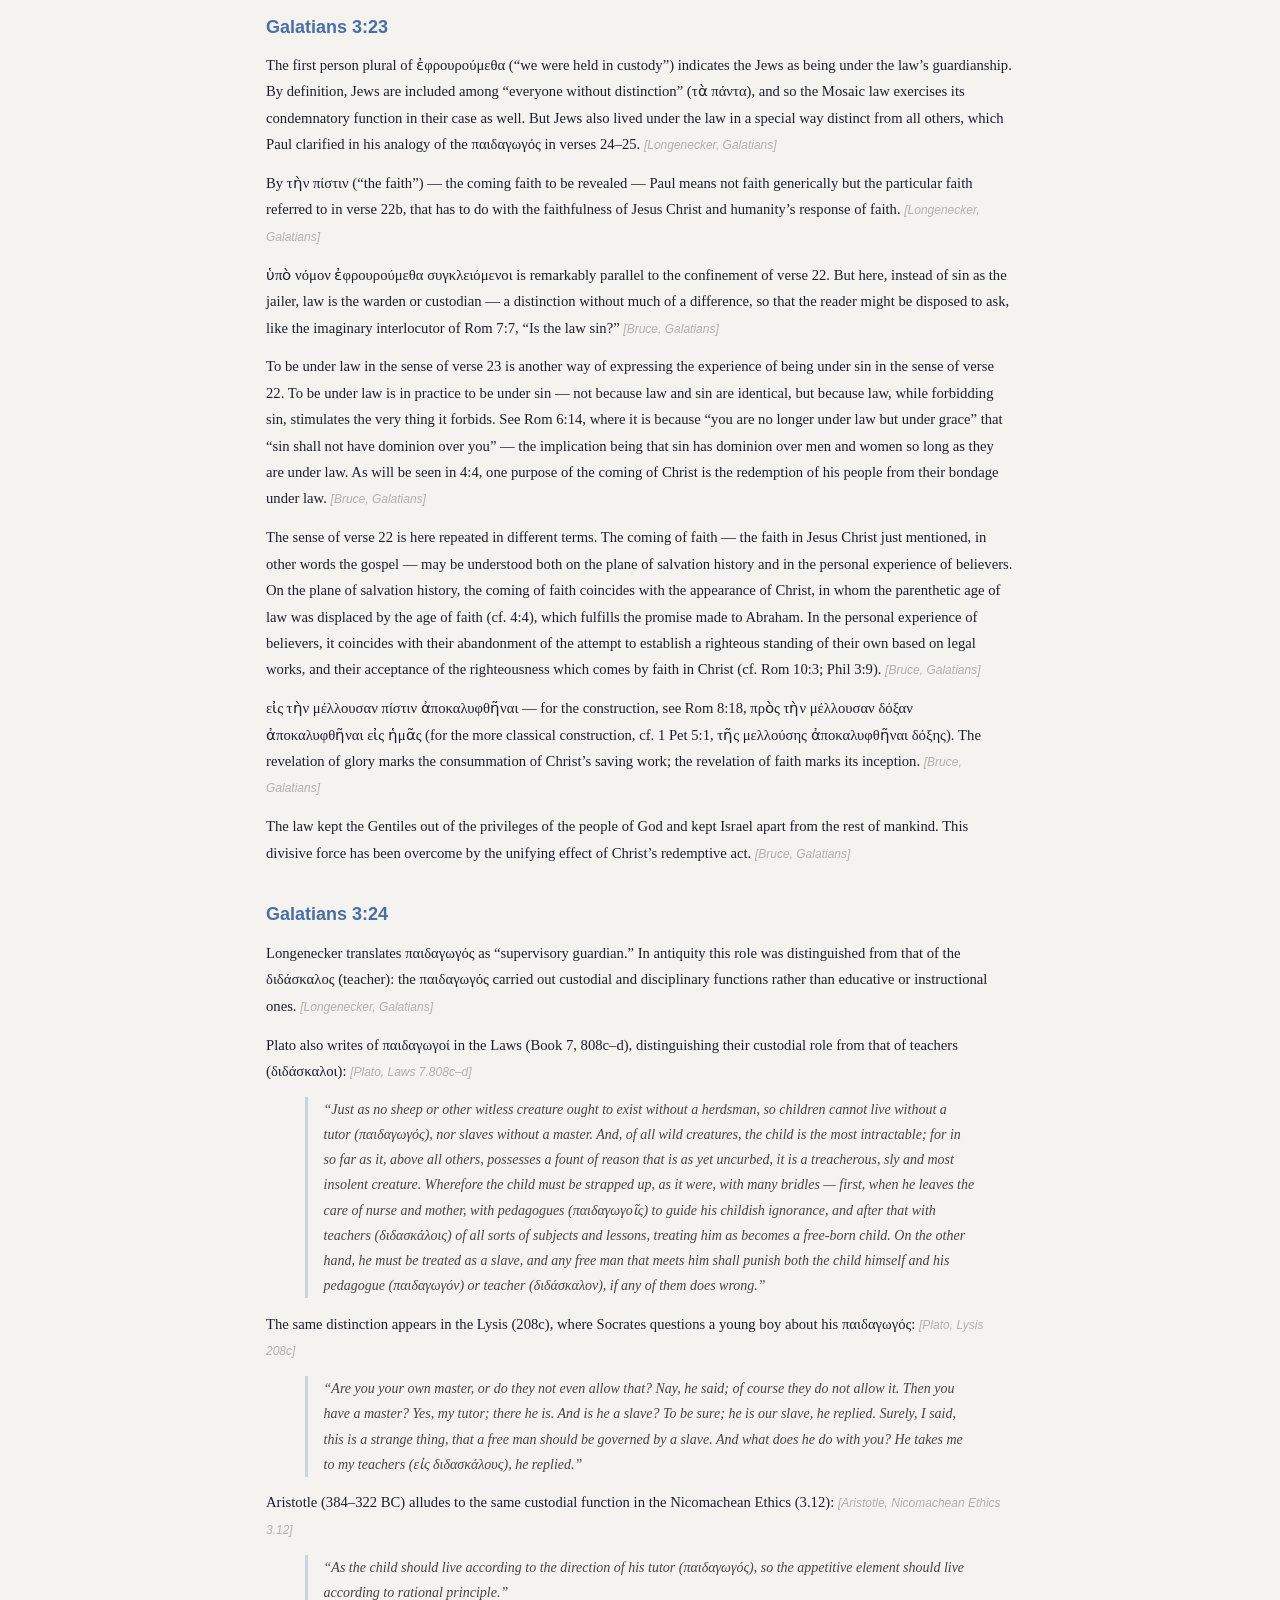
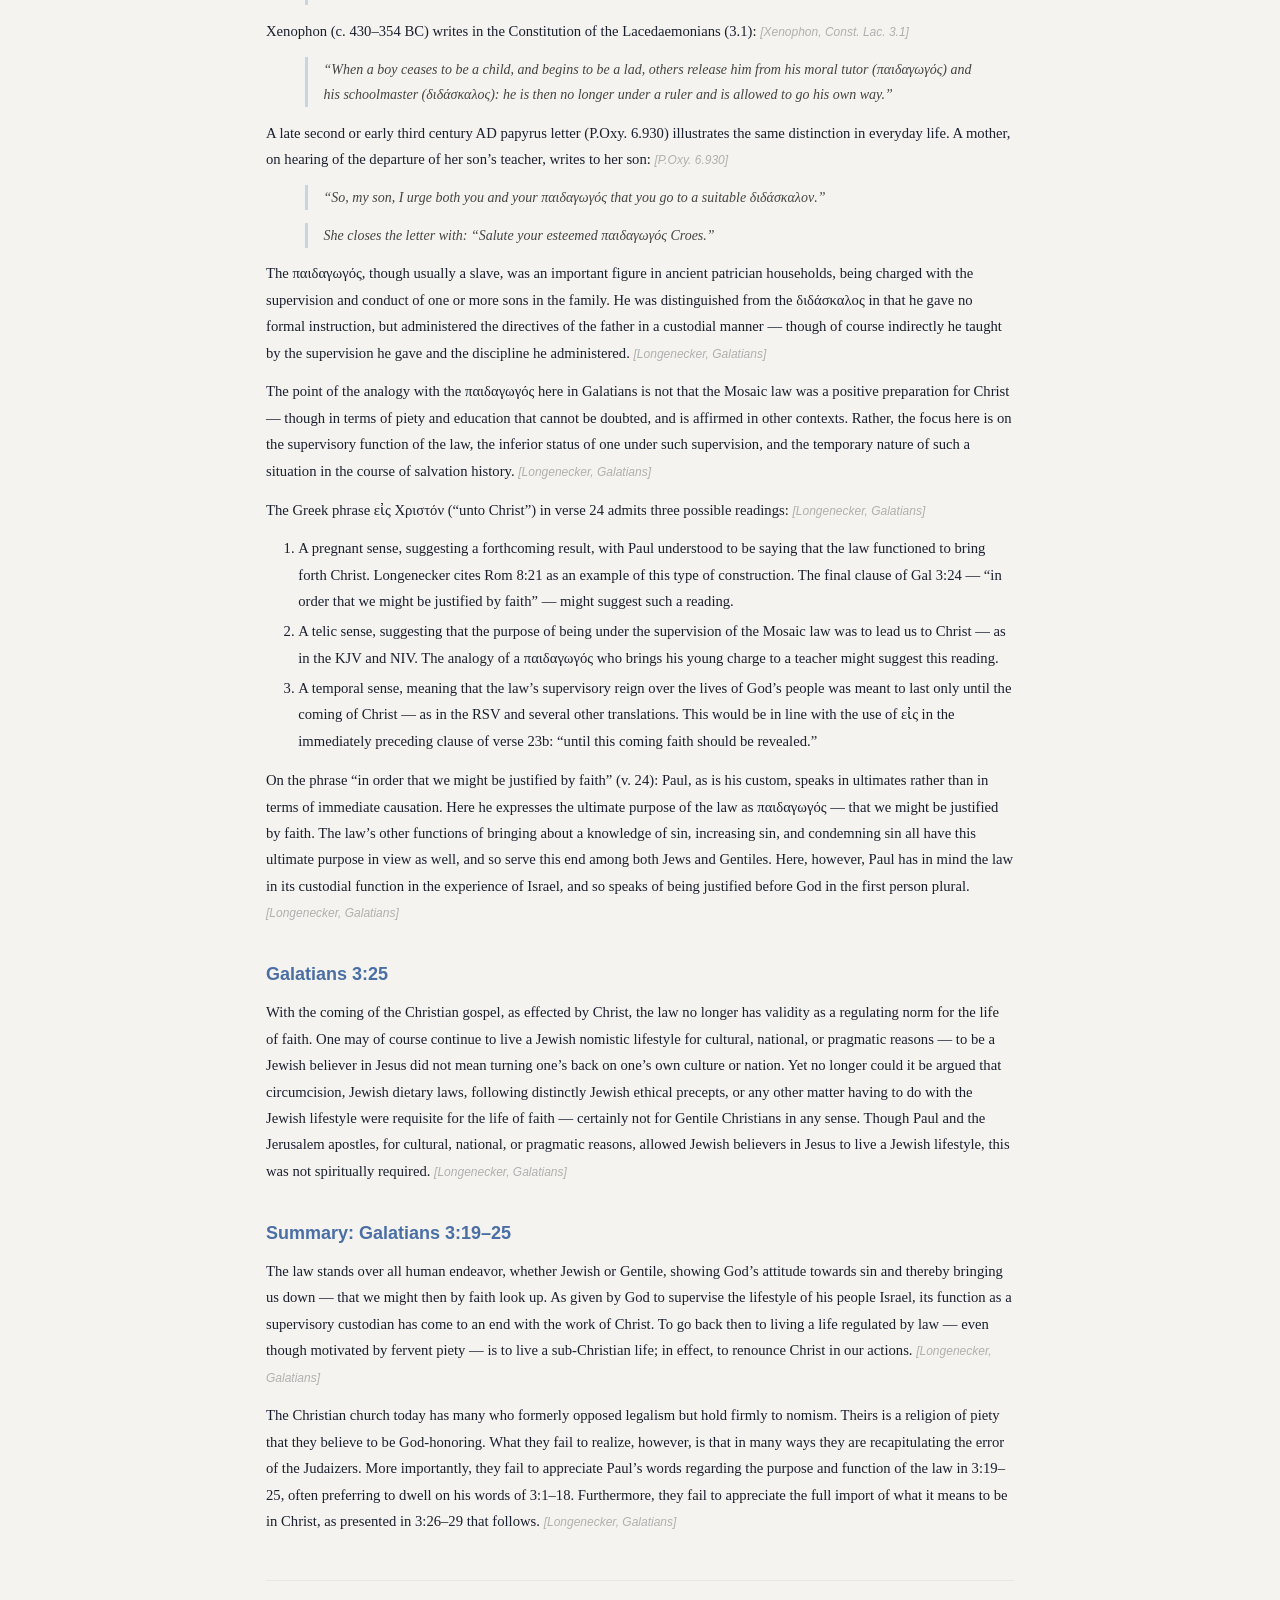
==== commit de281928: "Restructure for multi-chapter, multi-language architecture - Split index.html into gal3-en.html and " ====
--- a/index.html
+++ b/index.html
@@ -1,284 +1,11 @@
 <!DOCTYPE html>
-<html lang="en">
+<html>
 <head>
 <meta charset="UTF-8">
-<meta name="viewport" content="width=device-width, initial-scale=1.0">
-<title>Why the Law Then &mdash; Galatians Commentary Notes</title>
-<link rel="stylesheet" href="galatians.css">
-<script src="https://www.biblegateway.com/public/link-to-us/tooltips/bglinks.js"></script>
+<meta http-equiv="refresh" content="0; url=gal3-en.html">
+<title>Why the Law, Then?</title>
 </head>
 <body>
-
-<nav class="topbar">
-  <span class="topbar-title">Why the Law Then</span>
-  <select id="chapterSel" onchange="onChapterChange()">
-    <option value="">&mdash; Chapter &mdash;</option>
-    <option value="3">Galatians 3</option>
-    <option value="4">Galatians 4</option>
-  </select>
-  <select id="verseSel" disabled onchange="onVerseChange()">
-    <option value="">&mdash; Verse &mdash;</option>
-  </select>
-  <span class="topbar-sep"></span>
-  <select id="refVersionSel" onchange="onVersionChange()" title="Bible version for scripture tooltips">
-    <option value="LSB">LSB</option>
-    <option value="SBLGNT">SBLGNT</option>
-  </select>
-  <div class="search-group">
-    <input type="text" id="searchInput" placeholder="Search notes&hellip;" oninput="onSearch()" onkeydown="onSearchKey(event)">
-    <span class="match-count" id="matchCount"></span>
-    <button id="prevBtn" onclick="stepMatch(-1)" disabled title="Previous match">&uarr;</button>
-    <button id="nextBtn" onclick="stepMatch(1)" disabled title="Next match">&darr;</button>
-    <button id="clearBtn" onclick="clearSearch()" style="display:none" title="Clear">&times;</button>
-    <button id="themeBtn" onclick="toggleTheme()" title="Toggle dark mode">&#127769;</button>
-  </div>
-</nav>
-
-<main class="page" id="content">
-
-<p class="doc-title">Why the Law, Then?</p>
-<p class="doc-subtitle">Study Notes: Galatians 3:19&ndash;4:7</p>
-<hr class="divider">
-
-<!-- §GAL-3 -->
-<h1 id="gal-3">Galatians 3</h1>
-
-<!-- §GAL-3-1-18 -->
-<h2 id="gal-3-1-18">Galatians 3:1&ndash;18</h2>
-<p>Paul asks &ldquo;Why then the law?&rdquo; His arguments in 3:1&ndash;18 seem to have left the law without any function. <span class="src">[Longenecker, Galatians]</span></p>
-
-<!-- §GAL-3-19 -->
-<h2 id="gal-3-19">Galatians 3:19</h2>
-<p>Why the law is expressed in terms of five emphases: <span class="src">[Longenecker, Galatians]</span></p>
-<ol>
-  <li>It was added</li>
-  <li>Because of transgressions</li>
-  <li>Until the seed to whom the promise was given should come</li>
-  <li>It was ordained through angels</li>
-  <li>By the hand of a mediator</li>
-</ol>
-<p>Each feature or clause needs to be treated separately, though with an eye always to their cumulative impact. <span class="src">[Longenecker, Galatians]</span></p>
-
-<p>Burton remarks that the word for &ldquo;it was added&rdquo; marks the law as supplementary and hence subordinate to the covenant. <span class="src">[Burton, Galatians]</span></p>
-
-<p>The phrase &ldquo;because of transgressions&rdquo; could refer to either of two options: <span class="src">[Longenecker, Galatians]</span></p>
-<ol>
-  <li>The law was given to bring about a knowledge of sin (Rom 3:20), by identifying it as a transgression before God (Rom 4:15; 5:13; 7:7).</li>
-  <li>The law was given to increase and multiply sin (Rom 5:20).</li>
-</ol>
-
-<p>Regarding Gal 3:19, Longenecker notes that the idea of &ldquo;because of transgressions&rdquo; as bringing about a knowledge of sin fits the contextual imagery of a supervisory custodian &mdash; the pedagogue of 3:24&ndash;25 &mdash; or the guardians and stewards of 4:2. <span class="src">[Longenecker, Galatians]</span></p>
-
-<p>Thus the covenant of promise is presented to the mind as of permanent validity, both beginning before and continuing through the period of the law and afterwards. The law, on the other hand, is temporary &mdash; added to the permanent covenant for a period limited in both directions. <span class="src">[Burton, Galatians]</span></p>
-
-<p>There is not much difference between this statement and that of Romans 5:20a, except that there is no word of angels there. When Paul says that the law was &ldquo;added,&rdquo; he does not mean that it was added to the promise as a kind of supplement to it. He means that it was added to the human situation for a special purpose &mdash; a purpose totally different from that of the promise. The use of the verb &pi;&rho;&omicron;&sigma;&epsilon;&tau;έ&theta;&eta; &mdash; note its sinister nuance in Gal 2:4 above &mdash; and the parallel in Romans 5:20a (&ldquo;the law came in by a side road&rdquo;) provide an apt comment on the sense of &pi;&rho;&omicron;&sigma;&epsilon;&tau;έ&theta;&eta; here. <span class="src">[Bruce, Galatians]</span></p>
-
-<p>In the New Testament there are a few references to angels being associated with the law of Moses. Stephen&rsquo;s point in Acts 7 is that the people showed their impiety by disregarding the law, even though it was administered by beings as high and holy as angels. The writer to the Hebrews argues that if the word spoken through angels was safeguarded by the severest sanctions, much more terrible must be the penalty for rejecting the saving message brought not by angels but by the Lord himself (Heb 2:2). Paul, for the polemical purposes of his present argument, uses the angelic administration as evidence of the inferiority of the law to the promise, which was given directly by God. <span class="src">[Bruce, Galatians]</span></p>
-
-<p>It is plain in the Pentateuch that Moses served as go-between, receiving the law from God to give to the people (&ldquo;I stood between Yahweh and you,&rdquo; Deut 5:5) and presenting their pleas to God (Deut 5:22&ndash;31). <span class="src">[Bruce, Galatians]</span></p>
-
-<!-- §GAL-3-19-ANGELS -->
-<h3 id="gal-3-19-angels">On &ldquo;Ordained Through Angels&rdquo; (Gal 3:19)</h3>
-
-<p>Longenecker notes that this phrase needs to be understood both as to the history of the phrase and as to Paul&rsquo;s use here. <span class="src">[Longenecker, Galatians]</span></p>
-
-<p>The verb translated &ldquo;ordained&rdquo; is &delta;&iota;&alpha;&tau;ά&sigma;&sigma;&omega;. BDAG gives two senses: (1) to put into a proper order or relationship, make arrangements (cf. Acts 20:13); and (2) to give detailed instructions as to what must be done, order. <span class="src">[BDAG, s.v. &delta;&iota;&alpha;&tau;ά&sigma;&sigma;&omega;]</span></p>
-
-<p>The Masoretic text has no explicit reference to angels being present in the giving of the law at Mount Sinai. Exodus 19:18 portrays God as descending on Mount Sinai in fire, accompanied by smoke and the quaking of the mountain. Deuteronomy 33:2, however, says that the Lord came to Sinai &ldquo;from myriads of holiness&rdquo; (or &ldquo;with myriads of holy ones&rdquo;) and with a fiery law, while Psalm 68:18 (LXX 67:18) refers poetically to an accompanying retinue of chariots in the giving of the law &mdash; but not directly to angels. <span class="src">[Longenecker, Galatians]</span></p>
-
-<p>The first explicit association of angels with the giving of the law came about, it seems, with the Septuagint&rsquo;s translation of the textually ambiguous phrase in Deuteronomy 33:2, &ldquo;with a fiery law.&rdquo; The LXX renders the verse as follows: <span class="src">[Longenecker, Galatians]</span></p>
-<p class="bq">&#954;&#945;&#8054; &#949;&#7990;&#960;&#949;&#957; &#954;&#973;&#961;&#953;&#959;&#962; &#7952;&#954; &#931;&#953;&#957;&#945; &#8085;&#954;&#949;&#953; &#954;&#945;&#8054; &#7952;&#960;έ&#966;&#945;&#957;&#949;&#957; &#7952;&#958; &#931;&#951;&#953;&#8054;&#961; &#7969;&#956;&#8150;&#957; &#954;&#945;&#8054; &#954;&#945;&tau;έ&#963;&#960;&#949;&#965;&#963;&#949;&#957; &#7952;&#958; &#8004;&#961;&#959;&#965;&#962; &#934;&#945;&#961;&#945;&#957; &#963;&#8058;&#957; &#956;&#965;&#961;&#953;ά&#963;&#953;&#957; &#922;&#945;&#948;&#951;&#962; &#7952;&#954; &#948;&#949;&#958;&#953;&#974;&#957; &#945;&#8016;&#964;&#959;&#8166; &#7940;&#947;&#947;&#949;&#955;&#959;&#953; &#956;&#949;&tau;&#700; &#945;&#8016;&#964;&#959;&#8166;</p>
-<p class="bq">&ldquo;And he said: The Lord has come from Sinai, and has appeared to us from Seir; he hastened from Mount Paran, with the ten thousands of Kadesh &mdash; at his right hand, angels with him.&rdquo;</p>
-
-<p>The crucial clause is the last: &#7952;&#954; &#948;&#949;&#958;&#953;&#974;&#957; &#945;&#8016;&#964;&#959;&#8166; &#7940;&#947;&#947;&#949;&#955;&#959;&#953; &#956;&#949;&tau;&#700; &#945;&#8016;&#964;&#959;&#8166;, &ldquo;at his right hand, angels with him.&rdquo; Where the Hebrew has the difficult phrase &#1488;&#1461;&#1513;&#1473; &#1491;&#1468;&#1464;&#1514; (commonly rendered &ldquo;a fiery law&rdquo;), the LXX introduces explicit angelic presence. It is this LXX reading that underlies the tradition &mdash; found in Acts 7:53, Hebrews 2:2, and here in Galatians 3:19 &mdash; of the law being given or mediated through angels. <span class="src">[Personal study]</span></p>
-
-<p>Nevertheless, an understanding of angels as being present at the giving of the Mosaic Law seems to have been the dominant tradition in Paul&rsquo;s day, as reflected in Acts 7:38, 53 and Hebrews 2:2. <span class="src">[Longenecker, Galatians]</span></p>
-
-<p>It is almost impossible to read &ldquo;ordained through angels&rdquo; in any other way than with the intent to depreciate the law as not given directly by God. <span class="src">[Burton, Galatians]</span></p>
-
-<p>It was probably the case that the Judaizers were citing the angels&rsquo; presence at Sinai as evidence of the law&rsquo;s glory and God&rsquo;s approval. Paul, however, turns this tradition in ad hominem fashion against them. <span class="src">[Longenecker, Galatians]</span></p>
-
-<p>In Genesis 22:15, for a second time in that passage, the angel of Yahweh calls to Abraham and delivers the promise to him. But on previous occasions it appears that God is speaking directly to Abraham. <span class="src">[Personal study]</span></p>
-
-<p>In Exodus 3:2, the angel of Yahweh appeared to Moses in a blazing fire from the midst of the bush. Later in verse 4, Yahweh saw that he turned aside to look, and God called to him from the midst of the bush. And in verse 6 he also said, &ldquo;I am the God of your father, the God of Abraham, the God of Isaac, and the God of Jacob.&rdquo; Then Moses hid his face, for he was afraid to look at God. <span class="src">[Personal study]</span></p>
-
-<p>Exodus 14:19: the angel of God who had been going before the camp of Israel moved and went behind them &mdash; so Israel was accompanied by the angel of God as they were on their Exodus route. Again in Exodus 23:20, God says he is going to send an angel before them to keep them along the way and to bring them into the place he has prepared. There are similar passages in Exodus 23:23; 32:34; and 33:2. Numbers 20:16: &ldquo;We cried out to Yahweh and he heard our voice and sent an angel and brought us out from Egypt.&rdquo; <span class="src">[Personal study]</span></p>
-
-<p>Psalm 78:25: manna is described as the bread of angels. Isaiah 63:9: &ldquo;In all their distress he was distressed, and the angel of his presence saved them. In his love and in his mercy he redeemed them, and he lifted them and carried them all the days of old.&rdquo; <span class="src">[Personal study]</span></p>
-
-<p>In Acts 7, Stephen in verse 30 reminds us that an angel appeared to Moses in the wilderness of Mount Sinai in the flame of a burning bush. Then in verse 35 he says, &ldquo;This Moses whom they disowned, saying, &lsquo;Who made you a ruler and a judge?&rsquo; &mdash; is the one whom God sent to be both a ruler and a deliverer, with the help of the angel who appeared to him in the bush.&rdquo; And in verses 52&ndash;53: &ldquo;Which one of the prophets did your fathers not persecute? They killed those who had previously announced the coming of the Righteous One, whose betrayers and murderers you have now become &mdash; you who received the law as ordained by angels, and yet did not keep it.&rdquo; <span class="src">[Personal study]</span></p>
-
-<p>Hebrews 2:2: &ldquo;If the word spoken through angels proved unalterable, and every trespass and disobedience received a just penalty, how will we escape if we neglect so great a salvation?&rdquo; &mdash; that salvation first spoken by the Lord, confirmed to us by those who heard. <span class="src">[Personal study]</span></p>
-
-<!-- §GAL-3-19-MEDIATOR -->
-<h3 id="gal-3-19-mediator">On &ldquo;By the Hand of a Mediator&rdquo; (Gal 3:19)</h3>
-
-<p>In the Septuagint, the law is said repeatedly to have been given &ldquo;by the hand of Moses.&rdquo; See Lev 26:46; Num 4:37, 45, 49; 9:23; 10:13; 15:23; 33:1; 36:13; Josh 21:2; 22:9; Judg 3:4; 2 Chr 33:8; Ps 77:20. <span class="src">[Longenecker, Galatians]</span></p>
-<p class="bq"><span class="ref">Lev 26:46 &mdash; </span>&ldquo;These are the statutes and ordinances and laws which the Lord established between Himself and the sons of Israel through Moses on Mount Sinai.&rdquo;</p>
-<p class="bq"><span class="ref">Num 4:37 &mdash; </span>&ldquo;These were the numbered men of the Kohathite families, everyone who was serving in the tent of meeting, whom Moses and Aaron counted according to the commandment of the Lord through Moses.&rdquo;</p>
-<p class="bq"><span class="ref">Num 4:45 &mdash; </span>&ldquo;These were the numbered men of the families of the sons of Merari, whom Moses and Aaron counted according to the commandment of the Lord through Moses.&rdquo;</p>
-<p class="bq"><span class="ref">Num 4:49 &mdash; </span>&ldquo;According to the commandment of the Lord through Moses, they were counted, everyone by his serving or carrying; so these were his numbered men, just as the Lord had commanded Moses.&rdquo;</p>
-<p class="bq"><span class="ref">Num 9:23 &mdash; </span>&ldquo;At the command of the Lord they camped, and at the command of the Lord they set out; they did what the Lord required, in accordance with the command of the Lord through Moses.&rdquo; <span class="src">[NASB]</span></p>
-
-<!-- §GAL-3-20 -->
-<h2 id="gal-3-20">Galatians 3:20</h2>
-
-<p>The number of solutions offered to the problem of the relation between the two clauses of verse 20 has been reckoned to exceed three hundred. <span class="src">[Bruce, Galatians]</span></p>
-
-<p>The two statements in verse 20 are completely intelligible if each is taken by itself. It goes without saying that a mediator requires at least two parties between which he mediates &mdash; you cannot mediate on behalf of one party only. That God is one is the theological basis of Judaism and Christianity alike (cf. Rom 3:30; 1 Cor 8:6). <span class="src">[Bruce, Galatians]</span></p>
-
-<p>Perhaps the point about the law is that it was negotiated not directly between the principals, but through deputies. And a point to note about &mu;&epsilon;&sigma;ί&tau;&eta;&sigmaf;, the Greek for &ldquo;the mediator,&rdquo; is that the article here is not generic. Whatever be true of mediators in general, the mediator in this situation &mdash; the law-giving &mdash; is representative not of one, but of many. <span class="src">[Bruce, Galatians]</span></p>
-
-<p>The one God is God of Jews and Gentiles alike (cf. Rom 3:29). The law divided them; the gospel brings them together. And since the God of Jews and Gentiles is one, it is fitting that he should provide one way of salvation for both &mdash; the way of faith. <span class="src">[Bruce, Galatians]</span></p>
-
-<p>Paul tells us what it is about mediation that reflects negatively on the law: the presence of the mediator implies a plurality that stands in contrast to the oneness of God. But how this plurality is to be defined is problematic. <span class="src">[Longenecker, Galatians]</span></p>
-
-<p>There are three likely interpretations of this problem of the plurality and the mediator: <span class="src">[Longenecker, Galatians]</span></p>
-<ol>
-  <li>The plurality has to do with a duality of parties involved in a mediated arrangement &mdash; God on the one hand and the Jewish people on the other.</li>
-  <li>The plurality has to do with a plurality of persons &mdash; though understood as groups rather than individuals &mdash; and that since a whole group cannot easily engage in a transaction with another group, a mediator is required to act as a go-between, in this case between the angels through whom the law was ordained and the Jewish people.</li>
-  <li>The concept of a mediator itself implies a plurality which stands in contrast to the oneness of God &mdash; the assumption being that any transaction in which a mediator is involved is inferior to one in which God acts directly.</li>
-</ol>
-
-<p>The second part of verse 20 is a citation of the quintessential confession of all Jews &mdash; the great Deuteronomic utterance known as the Shema, &ldquo;God is one&rdquo; (Deut 6:4). <span class="src">[Longenecker, Galatians]</span></p>
-
-<p>The law is shown to be temporary, secondary, and preparatory. <span class="src">[Bruce, Galatians]</span></p>
-
-<!-- §GAL-3-21 -->
-<h2 id="gal-3-21">Galatians 3:21</h2>
-
-<p>&ldquo;Is the law then contrary to the promises?&rdquo; The direction of the argument thus might prepare us for an affirmative answer rather than for Paul&rsquo;s emphatic &ldquo;may it never be.&rdquo; <span class="src">[Bruce, Galatians]</span></p>
-
-<p>The grammar of verse 21b &mdash; &ldquo;for if a law had been given which was able to impart life&rdquo; &mdash; assumes the condition to be untrue. The form of the sentence shows plainly that the association of law and life is for Paul a false one. <span class="src">[Longenecker, Galatians]</span></p>
-
-<p>Life for Paul is spiritual life (Rom 8:11; 1 Cor 15:22, 36; 2 Cor 3:6; cf. John 6:63). This stands in antithesis to death, with which the law is associated. <span class="src">[Longenecker, Galatians]</span></p>
-
-<p>Being made alive, being in Christ, being led by the Spirit, and being righteous &mdash; both forensically and ethically &mdash; are for Paul cognate expressions (cf. Gal 2:20; 5:16, 25). The phrase &ldquo;of the law&rdquo; indicates the source, and so means &ldquo;on the basis of law.&rdquo; Paul, however, insists that no law can give life, and so righteousness &mdash; in whatever its dimension, whether forensic or ethical &mdash; cannot be based on any law. <span class="src">[Longenecker, Galatians]</span></p>
-
-<p>It is natural to suppose that Paul has in mind the fact that in making his promise to Abraham God acted unilaterally in sovereign grace. In giving the law he employed mediation. In bestowing the promise, he acted on his own as one. No angelic intervention, no human mediation was involved. God promised and Abraham believed. But &ldquo;God is one&rdquo; would be a strange way of saying this. <span class="src">[Bruce, Galatians]</span></p>
-
-<p>The law as a means of justification and life &mdash; in terms of Lev 18:5 (cf. v. 12) &mdash; has been superseded by faith &mdash; in terms of Hab 2:4 (cf. v. 11). The conclusion is that despite what is said in Lev 18:5 and in Rom 7:10, the law in fact proved unable to give life. Could it have given life, then indeed Christ died in vain (cf. Gal 2:21). It proved on the contrary to lead to death: &ldquo;the written code kills&rdquo; (2 Cor 3:6). <span class="src">[Bruce, Galatians]</span></p>
-
-<p>The establishment of righteousness by faith as the way to life implies the inability and displacement of the law. Once again, &zeta;&omega;&omicron;&pi;&omicron;&iota;&epsilon;&#x1FD6;&nu; (&ldquo;to make alive&rdquo;) is practically synonymous with &delta;&iota;&kappa;&alpha;&iota;&omicron;&#x1FE6;&nu; (&ldquo;to make righteous,&rdquo; &ldquo;to justify&rdquo;). To be justified by faith is to receive life by faith. &delta;&iota;&kappa;&alpha;&iota;&omicron;&sigma;ύ&nu;&eta;, which often means &ldquo;the righteousness which leads to life,&rdquo; can become simply the equivalent of life. <span class="src">[Bruce, Galatians]</span></p>
-
-<!-- §GAL-3-22 -->
-<h2 id="gal-3-22">Galatians 3:22</h2>
-
-<p>The scripture confined everyone without distinction under sin. Some, like Lightfoot and Burton, have argued that Paul had in mind a particular passage of scripture &mdash; either Ps 143:2 (possibly alluded to in Gal 2:16) or Deut 27:26 (quoted in Gal 3:10). The use of the singular &#947;&#961;&#945;&#966;ή (&ldquo;scripture&rdquo;) and the presence of the article in front of it suggests that he had a particular passage in mind, and a passage from the Pentateuch would be most appropriate. Furthermore, such an implied reference would make &ldquo;under sin&rdquo; equivalent to &ldquo;under a curse&rdquo; (3:10), which is not unlikely, and would bring matters into perspective. <span class="src">[Longenecker, Galatians]</span></p>
-
-<p>&#963;&#965;&#957;&#949;&#954;&#955;&#949;&#953;&#963;&#949;&#957; in verse 22 means figuratively &ldquo;confined,&rdquo; &ldquo;hem in,&rdquo; or &ldquo;imprison.&rdquo; &#964;&#8048; &#960;ά&#957;&#964;&#945;, literally &ldquo;all things,&rdquo; used of people has the effect of obliterating every distinction and referring to all humanity as an entity &mdash; so &ldquo;all people,&rdquo; or perhaps better, &ldquo;everyone without distinction&rdquo; (cf. Eph 1:10; Col 1:20). <span class="src">[Longenecker, Galatians]</span></p>
-
-<p>Accepting &ldquo;under sin&rdquo; as equivalent to &ldquo;under a curse&rdquo; (assuming Deut 27:26 to be in mind), Paul is then saying that a primary function of the Mosaic law was to bring all humanity under the curse of the law. <span class="src">[Longenecker, Galatians]</span></p>
-
-<p>Reaching back to the expression &ldquo;because of transgressions&rdquo; (v. 19) and combining that with the statement &ldquo;confined all things under sin&rdquo; (v. 22), we can say that Paul saw the law functioning in a negative fashion vis-&agrave;-vis God&rsquo;s promise: it brought about a knowledge of sin &mdash; perhaps even an intensified knowledge by actually increasing sin &mdash; and it brought condemnation by bringing all humanity under its curse. <span class="src">[Longenecker, Galatians]</span></p>
-
-<p>Paul saw two strands of God-given material running throughout the scriptures. First, the law of God, which was given to highlight the true nature of sin and so bring sinful humanity under its curse. Second, the promises of God, which have always called for a response of faith and are now focused in the faithfulness &mdash; or obedience &mdash; of Jesus Christ. <span class="src">[Longenecker, Galatians]</span></p>
-
-<p>In terms of how these two strands operate in our standing before God: the one brings us down, the other raises us up. Ultimately the strands are united in a common overall purpose &mdash; they cannot be pitted against each other, as Marcion later asserted. Yet because they function on different levels in the divine economy, or operate in different spheres (as Burton says), they cannot be treated as though they are basically the same, or supplementary to each other, or simply to be amalgamated &mdash; as the Alexandrian fathers tried to do. <span class="src">[Longenecker, Galatians]</span></p>
-
-<p>What the law does is to bring to light the universal human plight: all are under sin. If, realizing this, men and women look around for a way of deliverance from their plight, they find it in the promise. Believing the promise and the one who has made it, they are justified &mdash; justified by faith in Jesus Christ, in whom the promise and its fulfillment are embodied. Far from being against the promises, then, the law drives men and women to flee from its condemnation and seek refuge in the promises. <span class="src">[Bruce, Galatians]</span></p>
-
-<p>Since it is God&rsquo;s law, it serves as God&rsquo;s instrument to accomplish his purpose. It cannot of itself impart life, but by showing the bankruptcy of human effort it shuts men and women up to the grace of God as their only hope. <span class="src">[Bruce, Galatians]</span></p>
-
-<p>&#7969; &gamma;&rho;&alpha;&phi;ή here is tantamount to the written law, concentrated in such an uncompromising form as Deut 27:26, quoted in verse 10 above &mdash; the more so since the verb &sigma;&#965;&gamma;&kappa;&lambda;&epsilon;ί&omega; is used similarly in Rom 11:32, where God is the subject: &ldquo;God has consigned them all to disobedience, that he may have mercy upon all.&rdquo; But here the figure of speech is more vivid than in verse 8: the written law is the official who locks the lawbreaker up in the prison house of which sin is the jailer. Unlike &tau;&omicron;ύ&sigmaf; &pi;ά&nu;&tau;&alpha;&sigmaf; in Rom 11:32, the more general &tau;&#8048; &pi;ά&nu;&tau;&alpha; here is neuter plural. It embraces the whole human situation &mdash; man and all his works in the age which the gospel age has displaced. Those who come to their senses in the prison house and recognize the hopelessness of their predicament will be the readier to embrace the promise of liberty and life. The law thus serves the interests of the promise, and of the beneficiaries of the promise. <span class="src">[Bruce, Galatians]</span></p>
-
-<p>ὑπὸ ἁμαρτίαν (cf. Rom 3:9, πάντας ὑφ&rsquo; ἁμαρτίαν εἶναι): that all are under the dominion of sin, sold into the ownership of sin. This is the first of a series of ὑπό phrases: cf. ὑπὸ νόμον (v. 23; 4:4f.), ὑπὸ παιδαγωγόν (v. 25), ὑπὸ ἐπιτρόπους καὶ οἰκονόμους (4:2), ὑπὸ τὰ στοιχεῖα τοῦ κόσμου (4:3).</p>
-
-<p>ἐκ πίστεως &mdash; the faith by which the true children of Abraham (v. 6) inherit the promises made to Abraham and his posterity (v. 16) is specifically identified as &ldquo;faith in Jesus Christ,&rdquo; the σπέρμα τοῦ Ἀβραάμ par excellence.</p>
-
-<!-- §GAL-3-23 -->
-<h2 id="gal-3-23">Galatians 3:23</h2>
-
-<p>The first person plural of &#7952;&#966;&#961;&#959;&#965;&#961;&#959;&#973;&#956;&#949;&#952;&#945; (&ldquo;we were held in custody&rdquo;) indicates the Jews as being under the law&rsquo;s guardianship. By definition, Jews are included among &ldquo;everyone without distinction&rdquo; (&#964;&#8048; &#960;ά&#957;&#964;&#945;), and so the Mosaic law exercises its condemnatory function in their case as well. But Jews also lived under the law in a special way distinct from all others, which Paul clarified in his analogy of the &#960;&#945;&#953;&#948;&#945;&#947;&#969;&#947;ό&#962; in verses 24&ndash;25. <span class="src">[Longenecker, Galatians]</span></p>
-
-<p>By &#964;&#8052;&#957; &#960;ί&#963;&#964;&#953;&#957; (&ldquo;the faith&rdquo;) &mdash; the coming faith to be revealed &mdash; Paul means not faith generically but the particular faith referred to in verse 22b, that has to do with the faithfulness of Jesus Christ and humanity&rsquo;s response of faith. <span class="src">[Longenecker, Galatians]</span></p>
-
-<p>ὑπὸ νόμον ἐφρουρούμεθα συγκλειόμενοι is remarkably parallel to the confinement of verse 22. But here, instead of sin as the jailer, law is the warden or custodian &mdash; a distinction without much of a difference, so that the reader might be disposed to ask, like the imaginary interlocutor of Rom 7:7, &ldquo;Is the law sin?&rdquo; <span class="src">[Bruce, Galatians]</span></p>
-
-<p>To be under law in the sense of verse 23 is another way of expressing the experience of being under sin in the sense of verse 22. To be under law is in practice to be under sin &mdash; not because law and sin are identical, but because law, while forbidding sin, stimulates the very thing it forbids. See Rom 6:14, where it is because &ldquo;you are no longer under law but under grace&rdquo; that &ldquo;sin shall not have dominion over you&rdquo; &mdash; the implication being that sin has dominion over men and women so long as they are under law. As will be seen in 4:4, one purpose of the coming of Christ is the redemption of his people from their bondage under law. <span class="src">[Bruce, Galatians]</span></p>
-
-<p>The sense of verse 22 is here repeated in different terms. The coming of faith &mdash; the faith in Jesus Christ just mentioned, in other words the gospel &mdash; may be understood both on the plane of salvation history and in the personal experience of believers. On the plane of salvation history, the coming of faith coincides with the appearance of Christ, in whom the parenthetic age of law was displaced by the age of faith (cf. 4:4), which fulfills the promise made to Abraham. In the personal experience of believers, it coincides with their abandonment of the attempt to establish a righteous standing of their own based on legal works, and their acceptance of the righteousness which comes by faith in Christ (cf. Rom 10:3; Phil 3:9). <span class="src">[Bruce, Galatians]</span></p>
-
-<p>εἰς τὴν μέλλουσαν πίστιν ἀποκαλυφθῆναι &mdash; for the construction, see Rom 8:18, πρὸς τὴν μέλλουσαν δόξαν ἀποκαλυφθῆναι εἰς ἡμᾶς (for the more classical construction, cf. 1 Pet 5:1, τῆς μελλούσης ἀποκαλυφθῆναι δόξης). The revelation of glory marks the consummation of Christ&rsquo;s saving work; the revelation of faith marks its inception. <span class="src">[Bruce, Galatians]</span></p>
-
-<p>The law kept the Gentiles out of the privileges of the people of God and kept Israel apart from the rest of mankind. This divisive force has been overcome by the unifying effect of Christ&rsquo;s redemptive act. <span class="src">[Bruce, Galatians]</span></p>
-
-<!-- §GAL-3-24 -->
-<h2 id="gal-3-24">Galatians 3:24</h2>
-
-<p>Longenecker translates &#960;&#945;&#953;&#948;&#945;&#947;&#969;&#947;ό&#962; as &ldquo;supervisory guardian.&rdquo; In antiquity this role was distinguished from that of the &#948;&#953;&#948;ά&#963;&#954;&#945;&#955;&#959;&#962; (teacher): the &#960;&#945;&#953;&#948;&#945;&#947;&#969;&#947;ό&#962; carried out custodial and disciplinary functions rather than educative or instructional ones. <span class="src">[Longenecker, Galatians]</span></p>
-
-<p>Plato also writes of &#960;&#945;&#953;&#948;&#945;&#947;&#969;&#947;&#959;ί in the Laws (Book 7, 808c&ndash;d), distinguishing their custodial role from that of teachers (&#948;&#953;&#948;ά&#963;&#954;&#945;&#955;&#959;&#953;): <span class="src">[Plato, Laws 7.808c&ndash;d]</span></p>
-<p class="bq">&ldquo;Just as no sheep or other witless creature ought to exist without a herdsman, so children cannot live without a tutor (&#960;&#945;&#953;&#948;&#945;&#947;&#969;&#947;ό&#962;), nor slaves without a master. And, of all wild creatures, the child is the most intractable; for in so far as it, above all others, possesses a fount of reason that is as yet uncurbed, it is a treacherous, sly and most insolent creature. Wherefore the child must be strapped up, as it were, with many bridles &mdash; first, when he leaves the care of nurse and mother, with pedagogues (&#960;&#945;&#953;&#948;&#945;&#947;&#969;&#947;&#959;&#8150;&#962;) to guide his childish ignorance, and after that with teachers (&#948;&#953;&#948;&#945;&#963;&#954;ά&#955;&#959;&#953;&#962;) of all sorts of subjects and lessons, treating him as becomes a free-born child. On the other hand, he must be treated as a slave, and any free man that meets him shall punish both the child himself and his pedagogue (&#960;&#945;&#953;&#948;&#945;&#947;&#969;&#947;ό&#957;) or teacher (&#948;&#953;&#948;ά&#963;&#954;&#945;&#955;&#959;&#957;), if any of them does wrong.&rdquo;</p>
-
-<p>The same distinction appears in the Lysis (208c), where Socrates questions a young boy about his &#960;&#945;&#953;&#948;&#945;&#947;&#969;&#947;ό&#962;: <span class="src">[Plato, Lysis 208c]</span></p>
-<p class="bq">&ldquo;Are you your own master, or do they not even allow that? Nay, he said; of course they do not allow it. Then you have a master? Yes, my tutor; there he is. And is he a slave? To be sure; he is our slave, he replied. Surely, I said, this is a strange thing, that a free man should be governed by a slave. And what does he do with you? He takes me to my teachers (&#949;&#7984;&#962; &#948;&#953;&#948;&#945;&#963;&#954;ά&#955;&#959;&#965;&#962;), he replied.&rdquo;</p>
-
-<p>Aristotle (384&ndash;322 BC) alludes to the same custodial function in the Nicomachean Ethics (3.12): <span class="src">[Aristotle, Nicomachean Ethics 3.12]</span></p>
-<p class="bq">&ldquo;As the child should live according to the direction of his tutor (&#960;&#945;&#953;&#948;&#945;&#947;&#969;&#947;ό&#962;), so the appetitive element should live according to rational principle.&rdquo;</p>
-
-<p>Xenophon (c. 430&ndash;354 BC) writes in the Constitution of the Lacedaemonians (3.1): <span class="src">[Xenophon, Const. Lac. 3.1]</span></p>
-<p class="bq">&ldquo;When a boy ceases to be a child, and begins to be a lad, others release him from his moral tutor (&#960;&#945;&#953;&#948;&#945;&#947;&#969;&#947;ό&#962;) and his schoolmaster (&#948;&#953;&#948;ά&#963;&#954;&#945;&#955;&#959;&#962;): he is then no longer under a ruler and is allowed to go his own way.&rdquo;</p>
-
-<p>A late second or early third century AD papyrus letter (P.Oxy. 6.930) illustrates the same distinction in everyday life. A mother, on hearing of the departure of her son&rsquo;s teacher, writes to her son: <span class="src">[P.Oxy. 6.930]</span></p>
-<p class="bq">&ldquo;So, my son, I urge both you and your &#960;&#945;&#953;&#948;&#945;&#947;&#969;&#947;ό&#962; that you go to a suitable &#948;&#953;&#948;ά&#963;&#954;&#945;&#955;&#959;&#957;.&rdquo;</p>
-<p class="bq">She closes the letter with: &ldquo;Salute your esteemed &#960;&#945;&#953;&#948;&#945;&#947;&#969;&#947;ό&#962; Croes.&rdquo;</p>
-
-<p>The &#960;&#945;&#953;&#948;&#945;&#947;&#969;&#947;ό&#962;, though usually a slave, was an important figure in ancient patrician households, being charged with the supervision and conduct of one or more sons in the family. He was distinguished from the &#948;&#953;&#948;ά&#963;&#954;&#945;&#955;&#959;&#962; in that he gave no formal instruction, but administered the directives of the father in a custodial manner &mdash; though of course indirectly he taught by the supervision he gave and the discipline he administered. <span class="src">[Longenecker, Galatians]</span></p>
-
-<p>The point of the analogy with the &#960;&#945;&#953;&#948;&#945;&#947;&#969;&#947;ό&#962; here in Galatians is not that the Mosaic law was a positive preparation for Christ &mdash; though in terms of piety and education that cannot be doubted, and is affirmed in other contexts. Rather, the focus here is on the supervisory function of the law, the inferior status of one under such supervision, and the temporary nature of such a situation in the course of salvation history. <span class="src">[Longenecker, Galatians]</span></p>
-
-<p>The Greek phrase &#949;&#7984;&#962; &#935;&#961;&#953;&#963;&#964;ό&#957; (&ldquo;unto Christ&rdquo;) in verse 24 admits three possible readings: <span class="src">[Longenecker, Galatians]</span></p>
-<ol>
-  <li>A pregnant sense, suggesting a forthcoming result, with Paul understood to be saying that the law functioned to bring forth Christ. Longenecker cites Rom 8:21 as an example of this type of construction. The final clause of Gal 3:24 &mdash; &ldquo;in order that we might be justified by faith&rdquo; &mdash; might suggest such a reading.</li>
-  <li>A telic sense, suggesting that the purpose of being under the supervision of the Mosaic law was to lead us to Christ &mdash; as in the KJV and NIV. The analogy of a &#960;&#945;&#953;&#948;&#945;&#947;&#969;&#947;ό&#962; who brings his young charge to a teacher might suggest this reading.</li>
-  <li>A temporal sense, meaning that the law&rsquo;s supervisory reign over the lives of God&rsquo;s people was meant to last only until the coming of Christ &mdash; as in the RSV and several other translations. This would be in line with the use of &#949;&#7984;&#962; in the immediately preceding clause of verse 23b: &ldquo;until this coming faith should be revealed.&rdquo;</li>
-</ol>
-
-<p>On the phrase &ldquo;in order that we might be justified by faith&rdquo; (v. 24): Paul, as is his custom, speaks in ultimates rather than in terms of immediate causation. Here he expresses the ultimate purpose of the law as &#960;&#945;&#953;&#948;&#945;&#947;&#969;&#947;ό&#962; &mdash; that we might be justified by faith. The law&rsquo;s other functions of bringing about a knowledge of sin, increasing sin, and condemning sin all have this ultimate purpose in view as well, and so serve this end among both Jews and Gentiles. Here, however, Paul has in mind the law in its custodial function in the experience of Israel, and so speaks of being justified before God in the first person plural. <span class="src">[Longenecker, Galatians]</span></p>
-
-<!-- §GAL-3-25 -->
-<h2 id="gal-3-25">Galatians 3:25</h2>
-
-<p>With the coming of the Christian gospel, as effected by Christ, the law no longer has validity as a regulating norm for the life of faith. One may of course continue to live a Jewish nomistic lifestyle for cultural, national, or pragmatic reasons &mdash; to be a Jewish believer in Jesus did not mean turning one&rsquo;s back on one&rsquo;s own culture or nation. Yet no longer could it be argued that circumcision, Jewish dietary laws, following distinctly Jewish ethical precepts, or any other matter having to do with the Jewish lifestyle were requisite for the life of faith &mdash; certainly not for Gentile Christians in any sense. Though Paul and the Jerusalem apostles, for cultural, national, or pragmatic reasons, allowed Jewish believers in Jesus to live a Jewish lifestyle, this was not spiritually required. <span class="src">[Longenecker, Galatians]</span></p>
-
-<!-- §GAL-3-SUMMARY -->
-<h2 id="gal-3-summary">Summary: Galatians 3:19&ndash;25</h2>
-
-<p>The law stands over all human endeavor, whether Jewish or Gentile, showing God&rsquo;s attitude towards sin and thereby bringing us down &mdash; that we might then by faith look up. As given by God to supervise the lifestyle of his people Israel, its function as a supervisory custodian has come to an end with the work of Christ. To go back then to living a life regulated by law &mdash; even though motivated by fervent piety &mdash; is to live a sub-Christian life; in effect, to renounce Christ in our actions. <span class="src">[Longenecker, Galatians]</span></p>
-
-<p>The Christian church today has many who formerly opposed legalism but hold firmly to nomism. Theirs is a religion of piety that they believe to be God-honoring. What they fail to realize, however, is that in many ways they are recapitulating the error of the Judaizers. More importantly, they fail to appreciate Paul&rsquo;s words regarding the purpose and function of the law in 3:19&ndash;25, often preferring to dwell on his words of 3:1&ndash;18. Furthermore, they fail to appreciate the full import of what it means to be in Christ, as presented in 3:26&ndash;29 that follows. <span class="src">[Longenecker, Galatians]</span></p>
-
-<!-- §GAL-4 -->
-<h1 id="gal-4">Galatians 4</h1>
-
-<!-- §GAL-4-1 -->
-<h2 id="gal-4-1">Galatians 4:1</h2>
-
-<p>The picture Paul draws is of a boy in a home of wealth and standing who is legally the heir &mdash; and so the young master, lord, or owner of the family estate &mdash; but who is still a minor and so lives under rules very much like a slave. The picture is that of a family, and so is a pleasant one overall; certainly not a bad situation per se, but one judged to be inferior in comparison to adulthood. <span class="src">[Longenecker, Galatians]</span></p>
-
-<p>Paul&rsquo;s statement that there is no difference between a young boy in the family and a slave is, of course, hyperbole for the sake of the illustration. What he means is that they are alike in that they both live under rules and regulations. Looking back from the perspective of maturity, however, every adult acknowledges that in some ways minority status and slavery have much in common &mdash; whether the family experience was happy and beneficial or not. <span class="src">[Longenecker, Galatians]</span></p>
-
-<!-- §GAL-4-2 -->
-<h2 id="gal-4-2">Galatians 4:2</h2>
-
-<p>The guardians and stewards of verse 2 are meant to be synonymous with the &#960;&#945;&#953;&#948;&#945;&#947;&#969;&#947;ό&#962; as supervisory guardian. This is particularly clear for &#7952;&#960;ί&#964;&#961;&#959;&#960;&#959;&#962;, which was a frequent term in Greek and became a loanword in Hebrew for the guardian of a minor. &#959;&#7984;&#954;&#959;&#957;ό&#956;&#959;&#962; likewise appears frequently in Greek and as a loanword in Hebrew for one who acts as a steward or administrator for another. In this context, &#959;&#7984;&#954;&#959;&#957;ό&#956;&#959;&#962; should be regarded as roughly synonymous with &#7952;&#960;ί&#964;&#961;&#959;&#960;&#959;&#962;. <span class="src">[Longenecker, Galatians]</span></p>
-
-<!-- §GAL-4-3 -->
-<h2 id="gal-4-3">Galatians 4:3</h2>
-
-<p>The first person plural &ldquo;we&rdquo; in verse 3, as in verse 5, should be understood as referring primarily to Jewish believers. <span class="src">[Longenecker, Galatians]</span></p>
-
-<p>The man of NT days would take &#964;&#8048; &#963;&#964;&#959;&#953;&#967;&#949;&#8150;&#945; &#964;&#959;&#8166; &#954;ό&#963;&#956;&#959;&#965; to refer to the &ldquo;basic materials&rdquo; of which everything in the cosmos, including man, is composed [Delling]. Paul, however, seems to have given this understanding a new twist. Building on the view of &#964;&#8048; &#963;&#964;&#959;&#953;&#967;&#949;&#8150;&#945; as &ldquo;first principles&rdquo; or &ldquo;elementary teachings,&rdquo; he asserts here in 4:3 that the Mosaic law comprised in the Jewish experience those &ldquo;basic principles&rdquo; given by God in preparation for the coming of Christ. <span class="src">[Longenecker, Galatians]</span></p>
-
-<p>While &#964;&#8048; &#963;&#964;&#959;&#953;&#967;&#949;&#8150;&#945; &#964;&#959;&#8166; &#954;ό&#963;&#956;&#959;&#965; would have been taken by Greek writers cosmologically &mdash; as the elements of the natural world &mdash; Paul takes &#954;ό&#963;&#956;&#959;&#962; in an ethical sense to mean &ldquo;worldly,&rdquo; with its synonym being &ldquo;fleshly&rdquo; as opposed to &ldquo;spiritual&rdquo; (cf. Gal 5:13&ndash;26). Thus Jews under the law were under the basic principles of the world, with &#964;&#959;&#8166; &#954;ό&#963;&#956;&#959;&#962; used here in much the same way as it appears later in Heb 9:1, where the tabernacle is called &#964;&#8048; &#7941;&#947;&#953;&#959;&#957; &#954;&#959;&#963;&#956;&#953;&#954;ό&#957; (&ldquo;a worldly sanctuary&rdquo;). There is no doubt that the Mosaic law was given by God (as was the tabernacle for the author of Hebrews), but God has moved forward in the explication of his redemptive activity, and now to return to life &ldquo;under the law&rdquo; is to return to living under the basic principles of the world. <span class="src">[Longenecker, Galatians]</span></p>
-
-<p>Here in 4:3 it was the Mosaic law in its condemnatory and supervisory functions that comprised the Jews&rsquo; &ldquo;basic principles&rdquo; of religion. Later in verse 9, when talking about the Gentile experience, it was paganism with its veneration of nature and cultic rituals that made up the Gentiles&rsquo; &ldquo;basic principles&rdquo; of religion. <span class="src">[Longenecker, Galatians]</span></p>
-
-<p class="timestamp" id="lastmod"></p>
-
-</main>
-
-<script src="galatians.js"></script>
+<p>Redirecting to <a href="gal3-en.html">Galatians 3</a>&hellip;</p>
 </body>
 </html>
